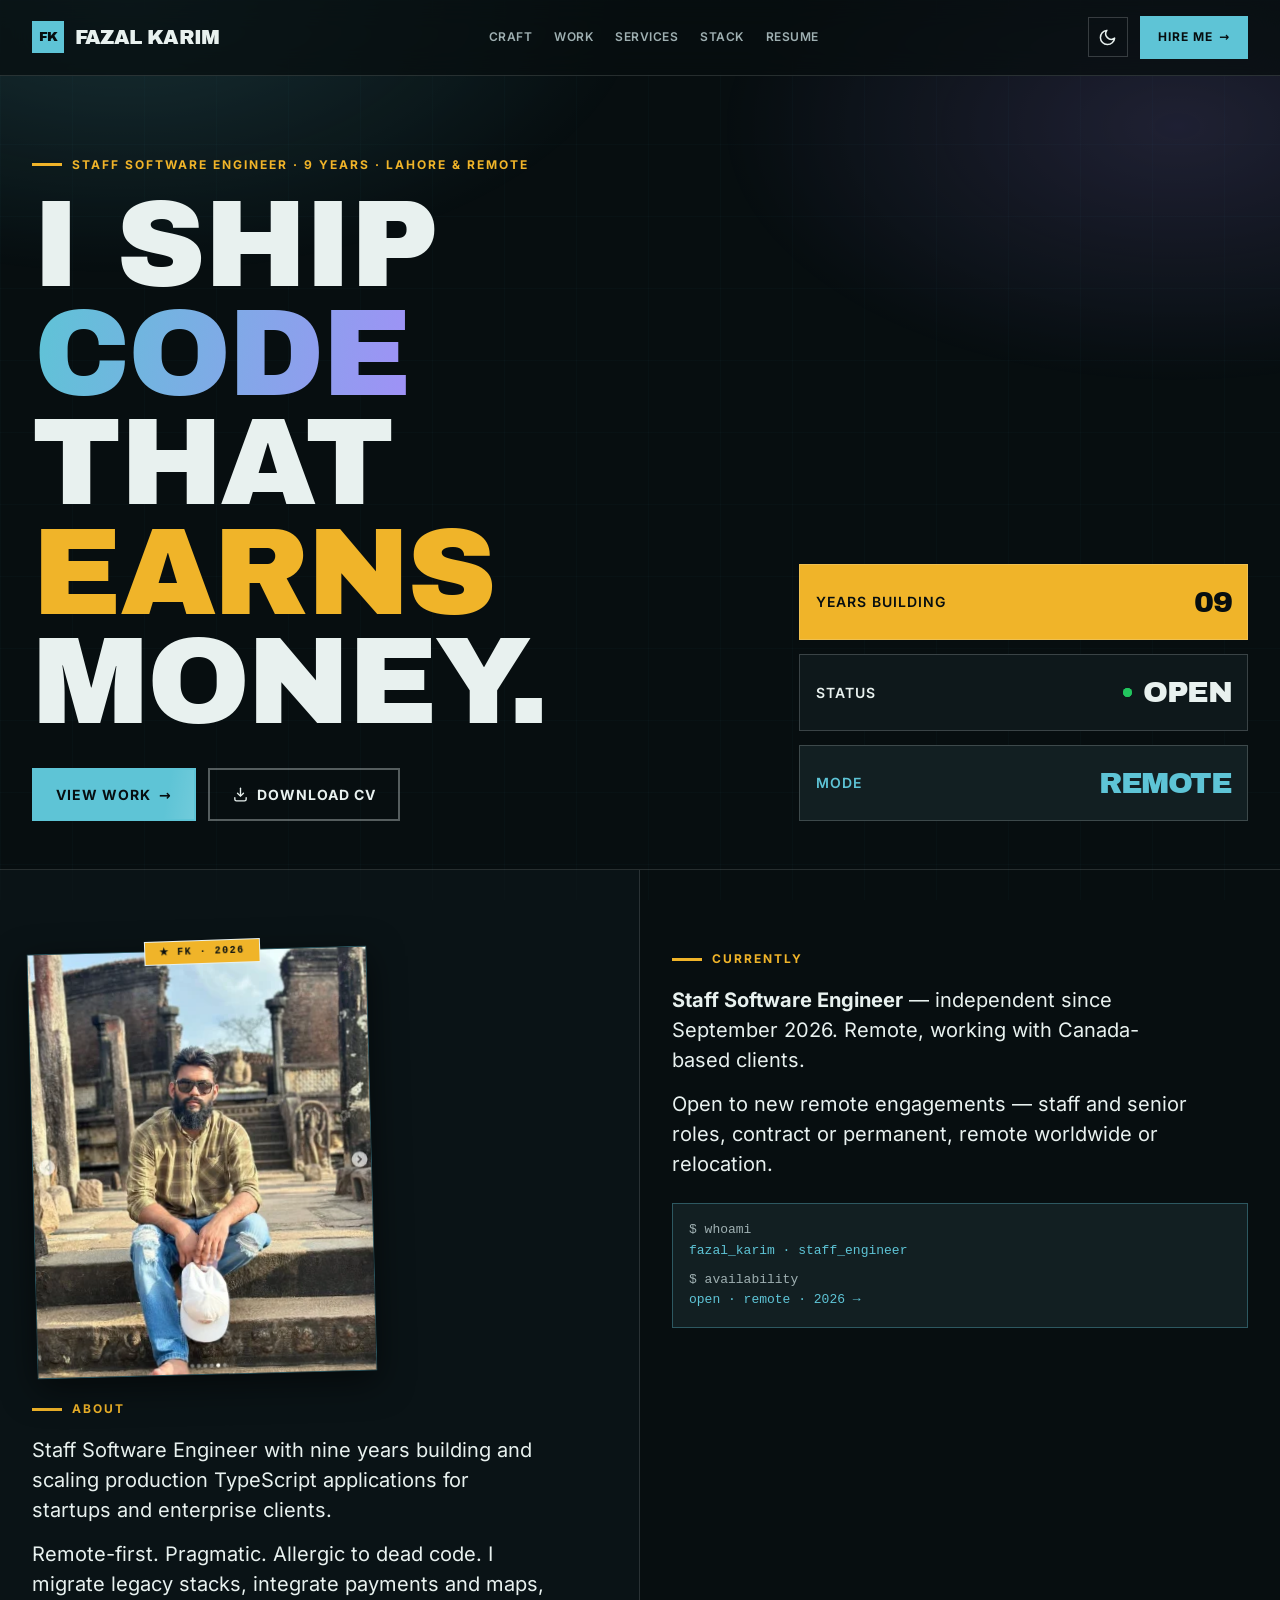
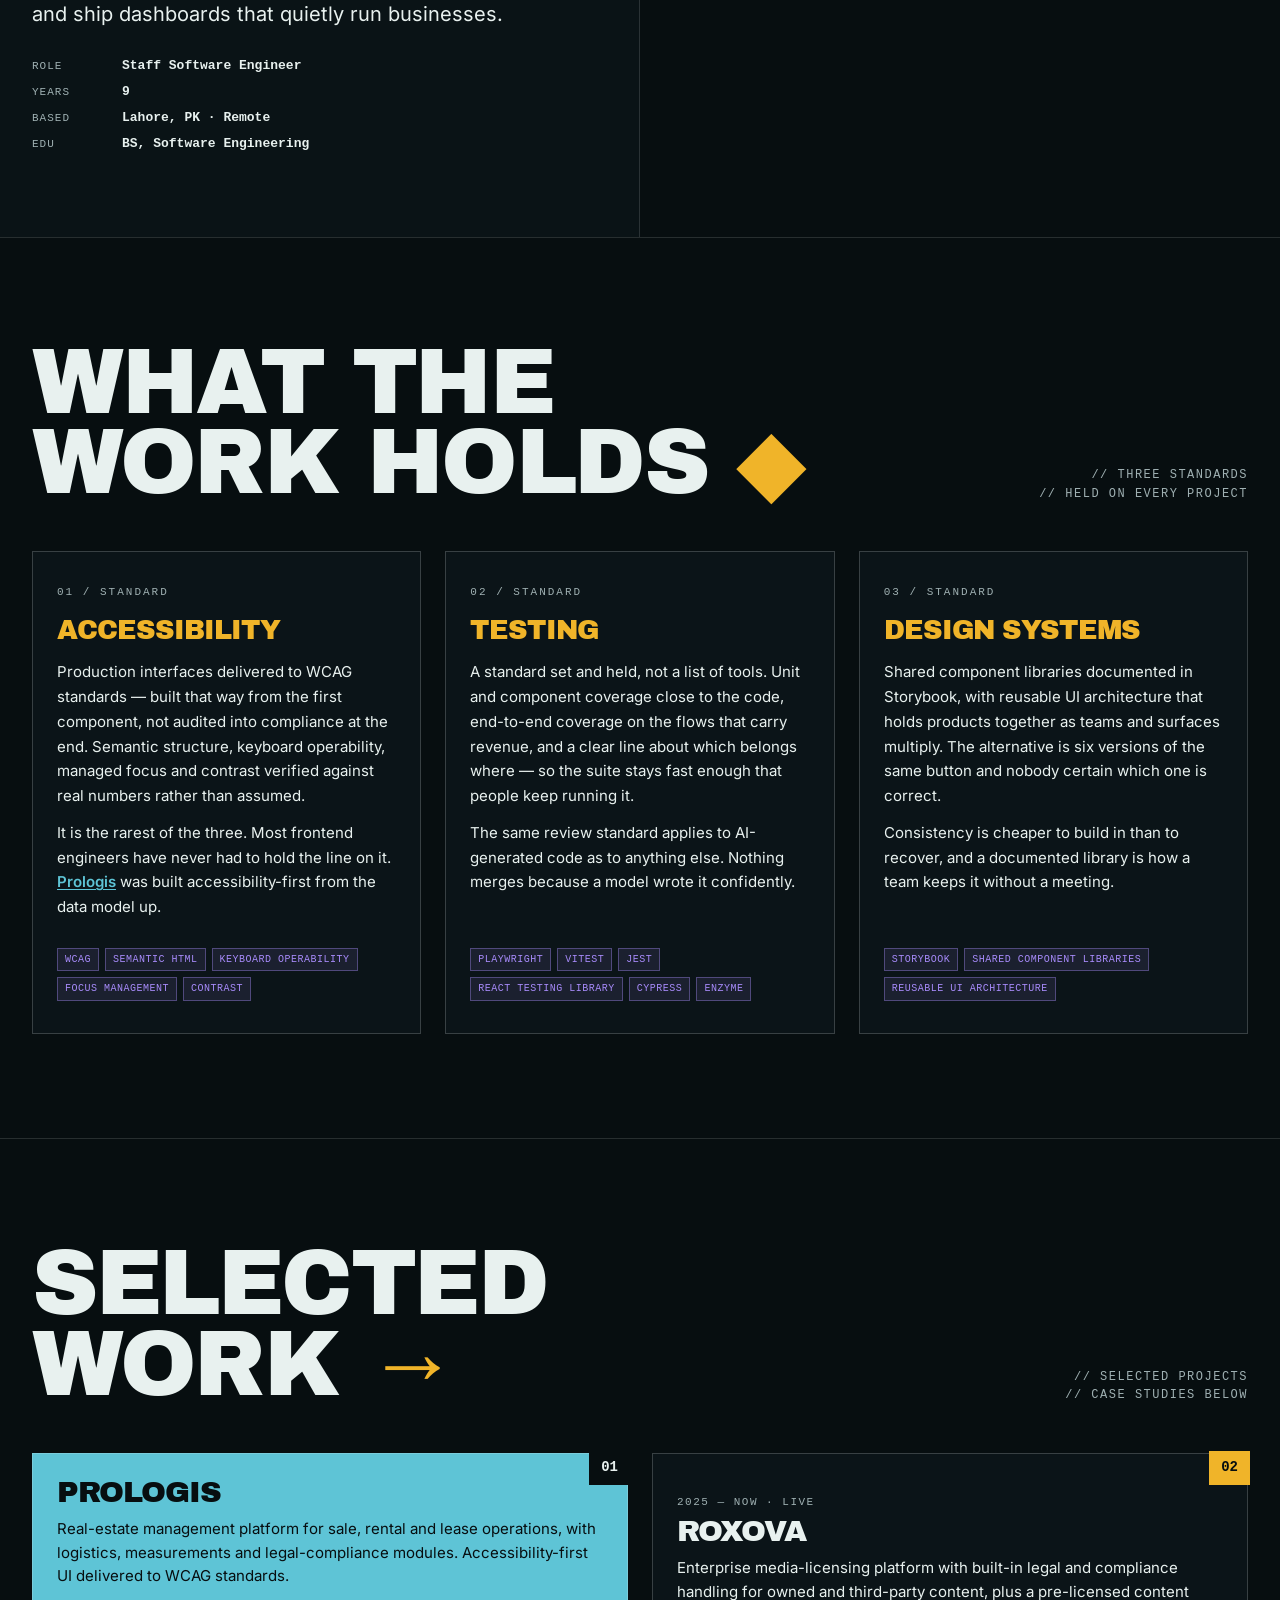
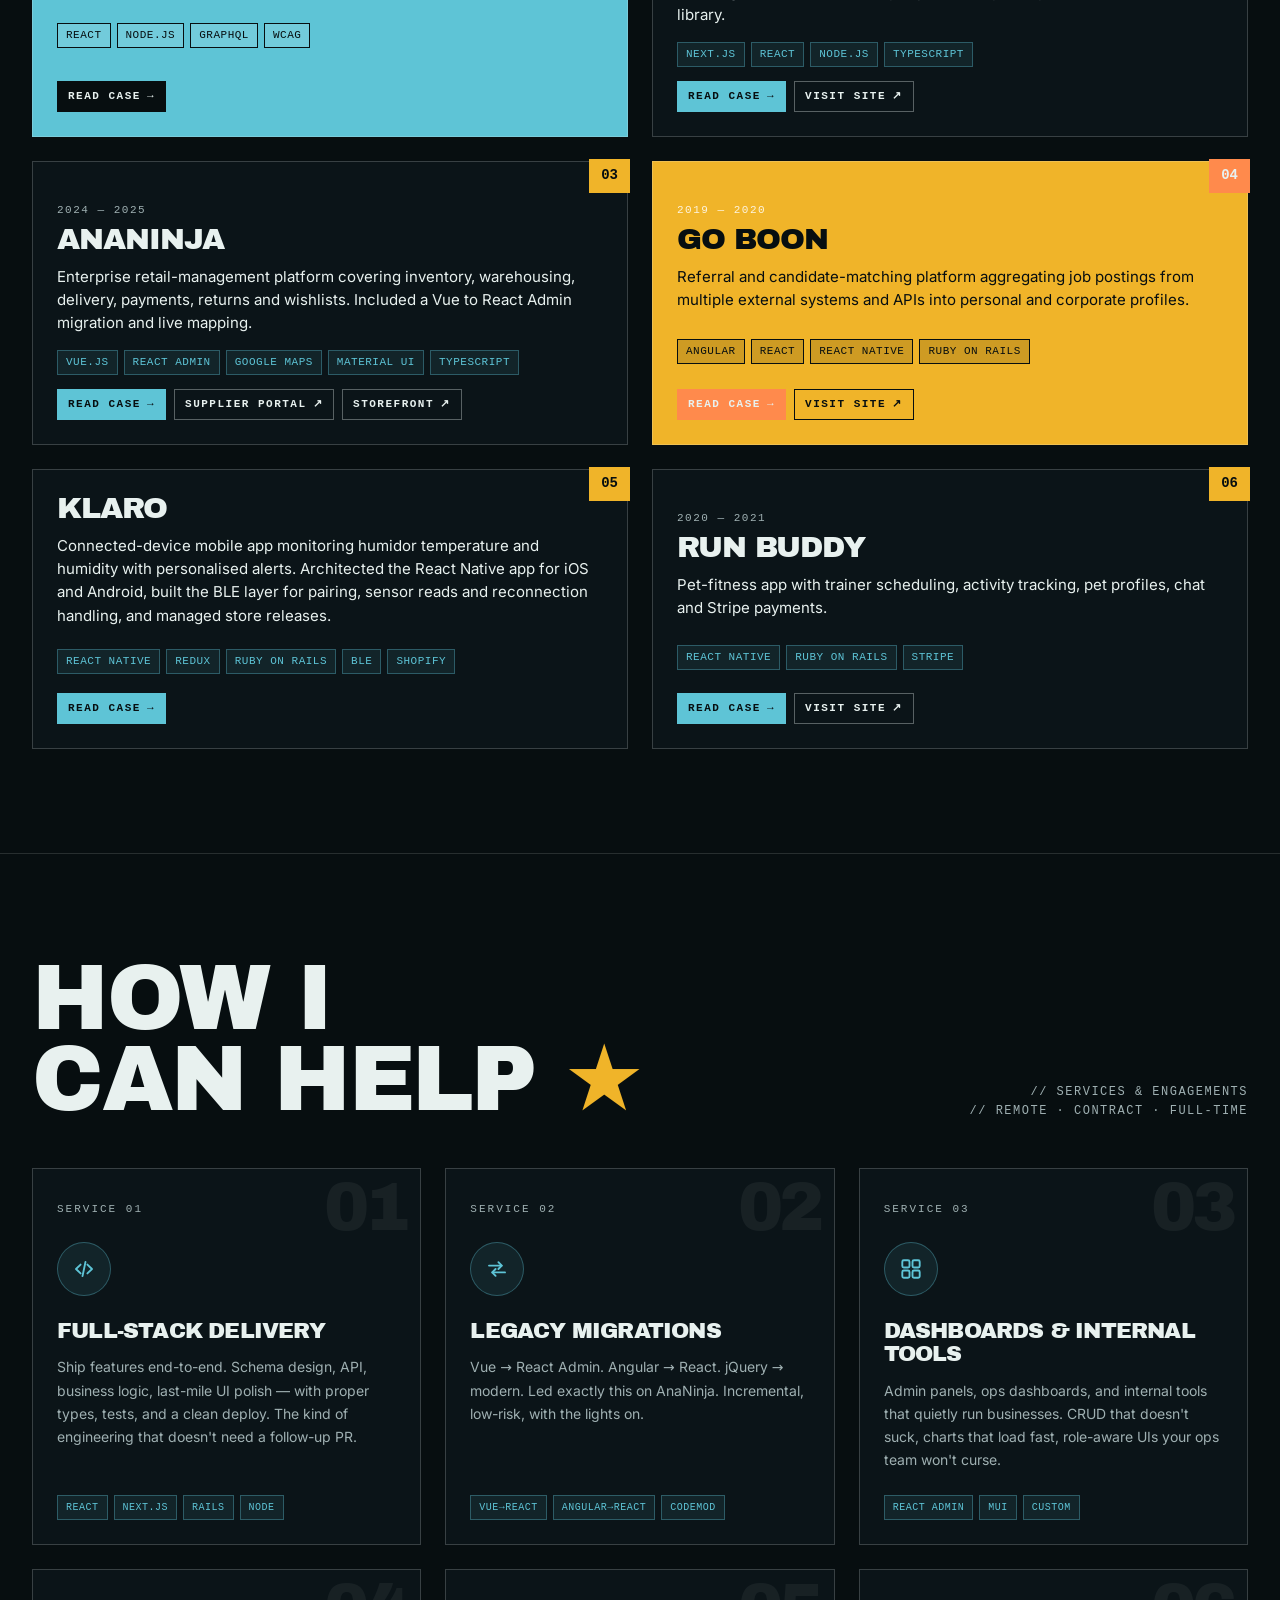
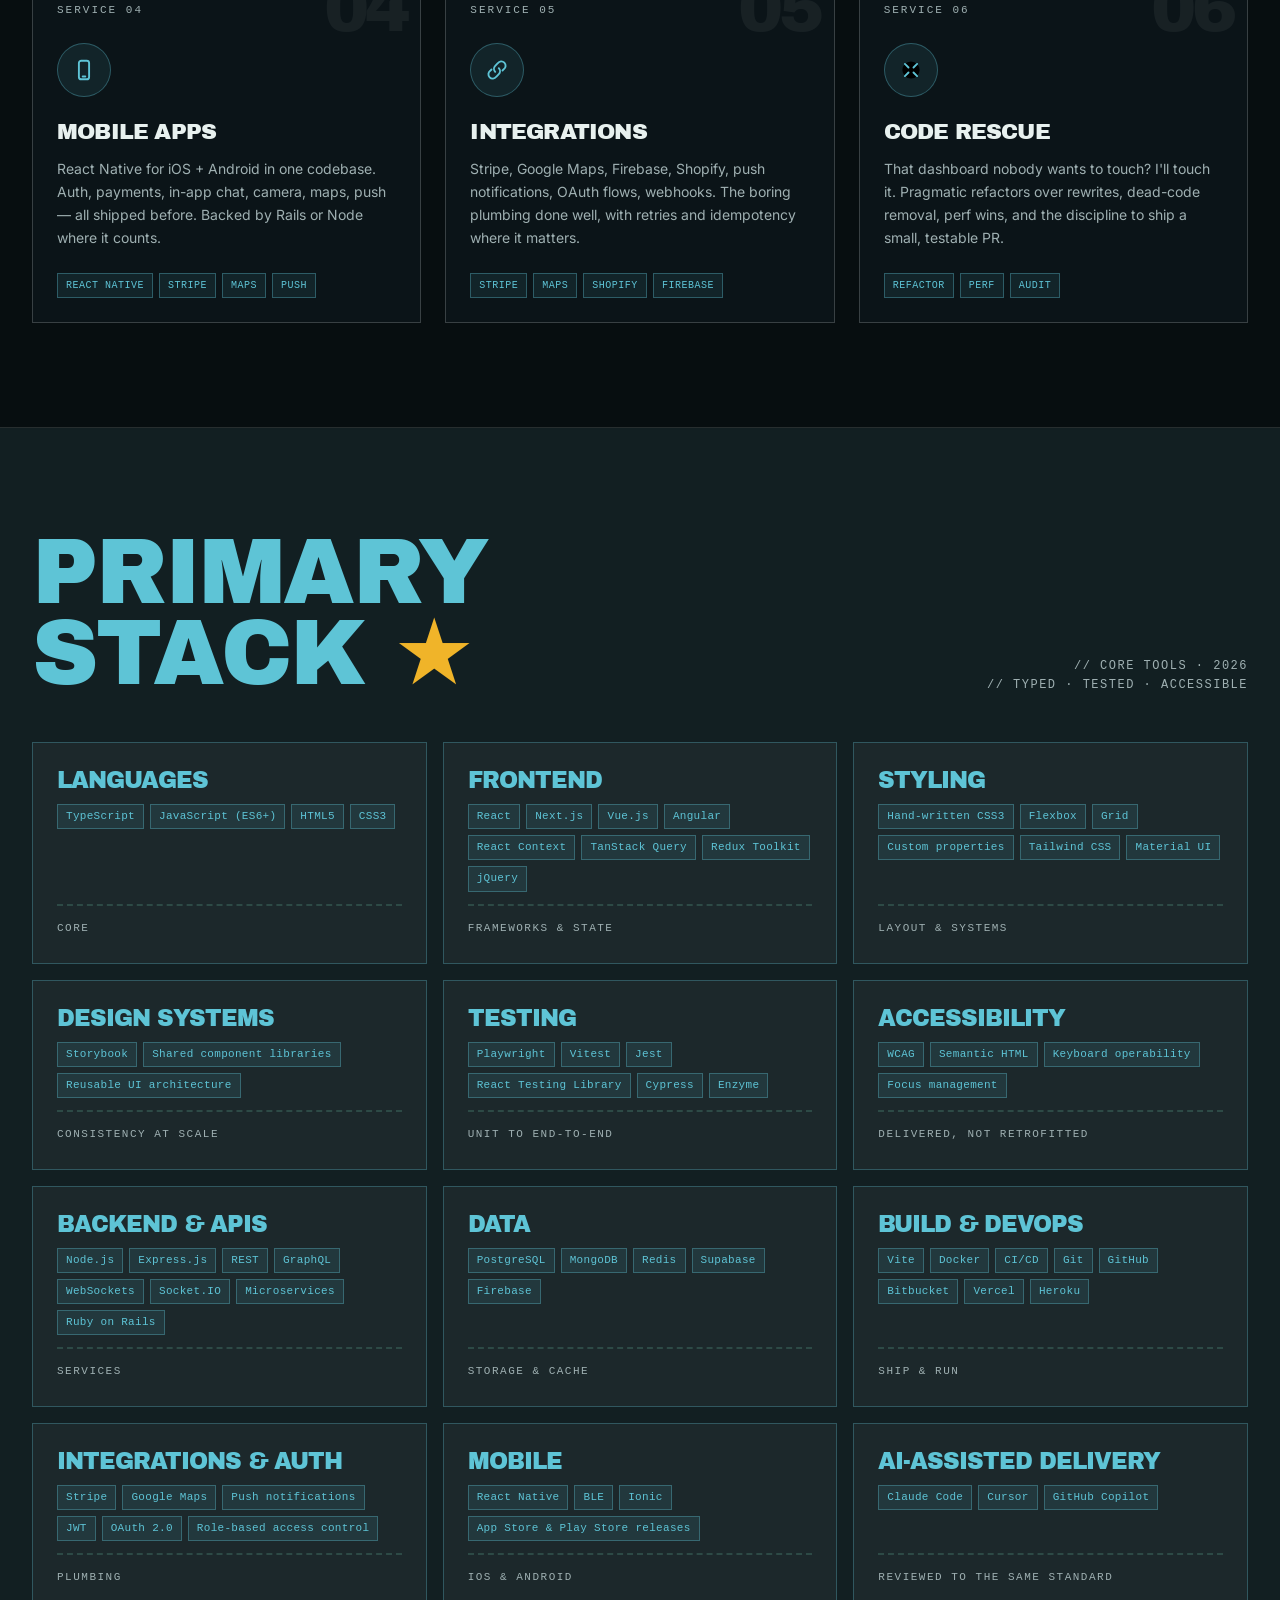
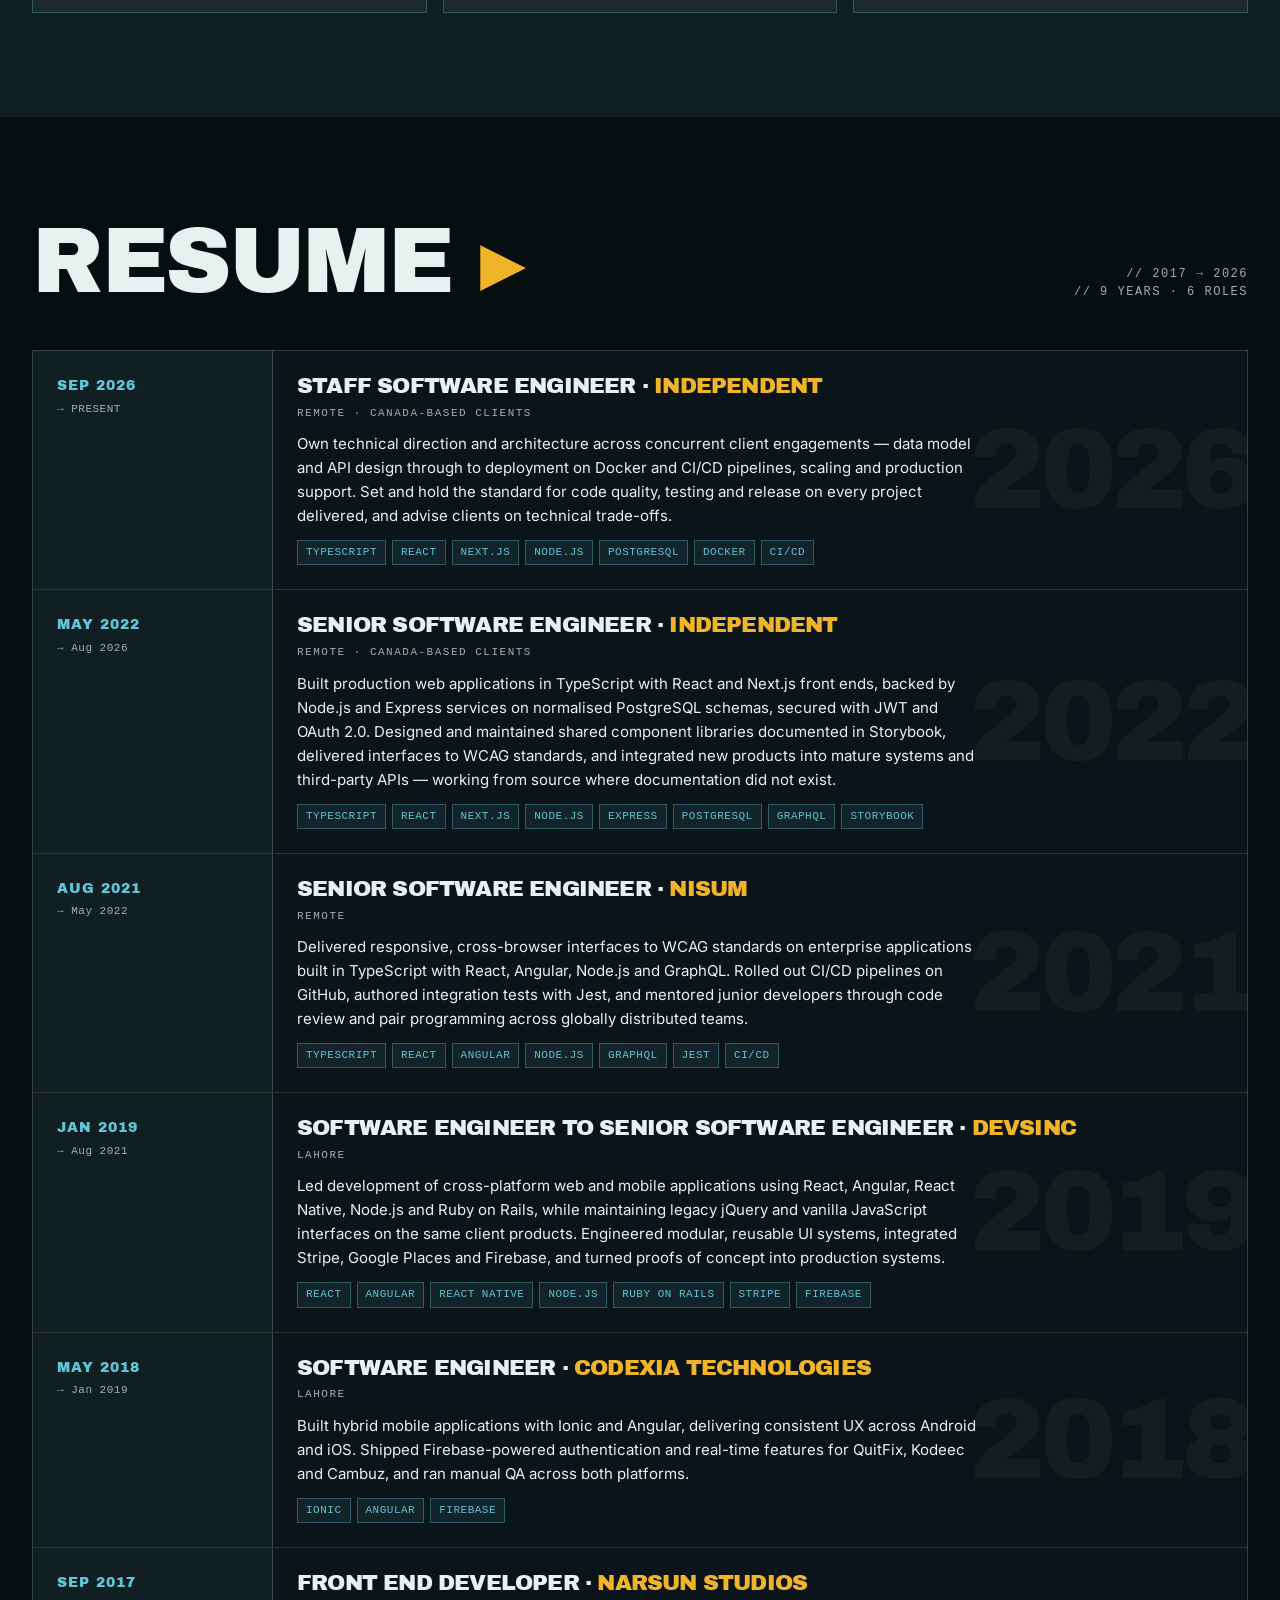
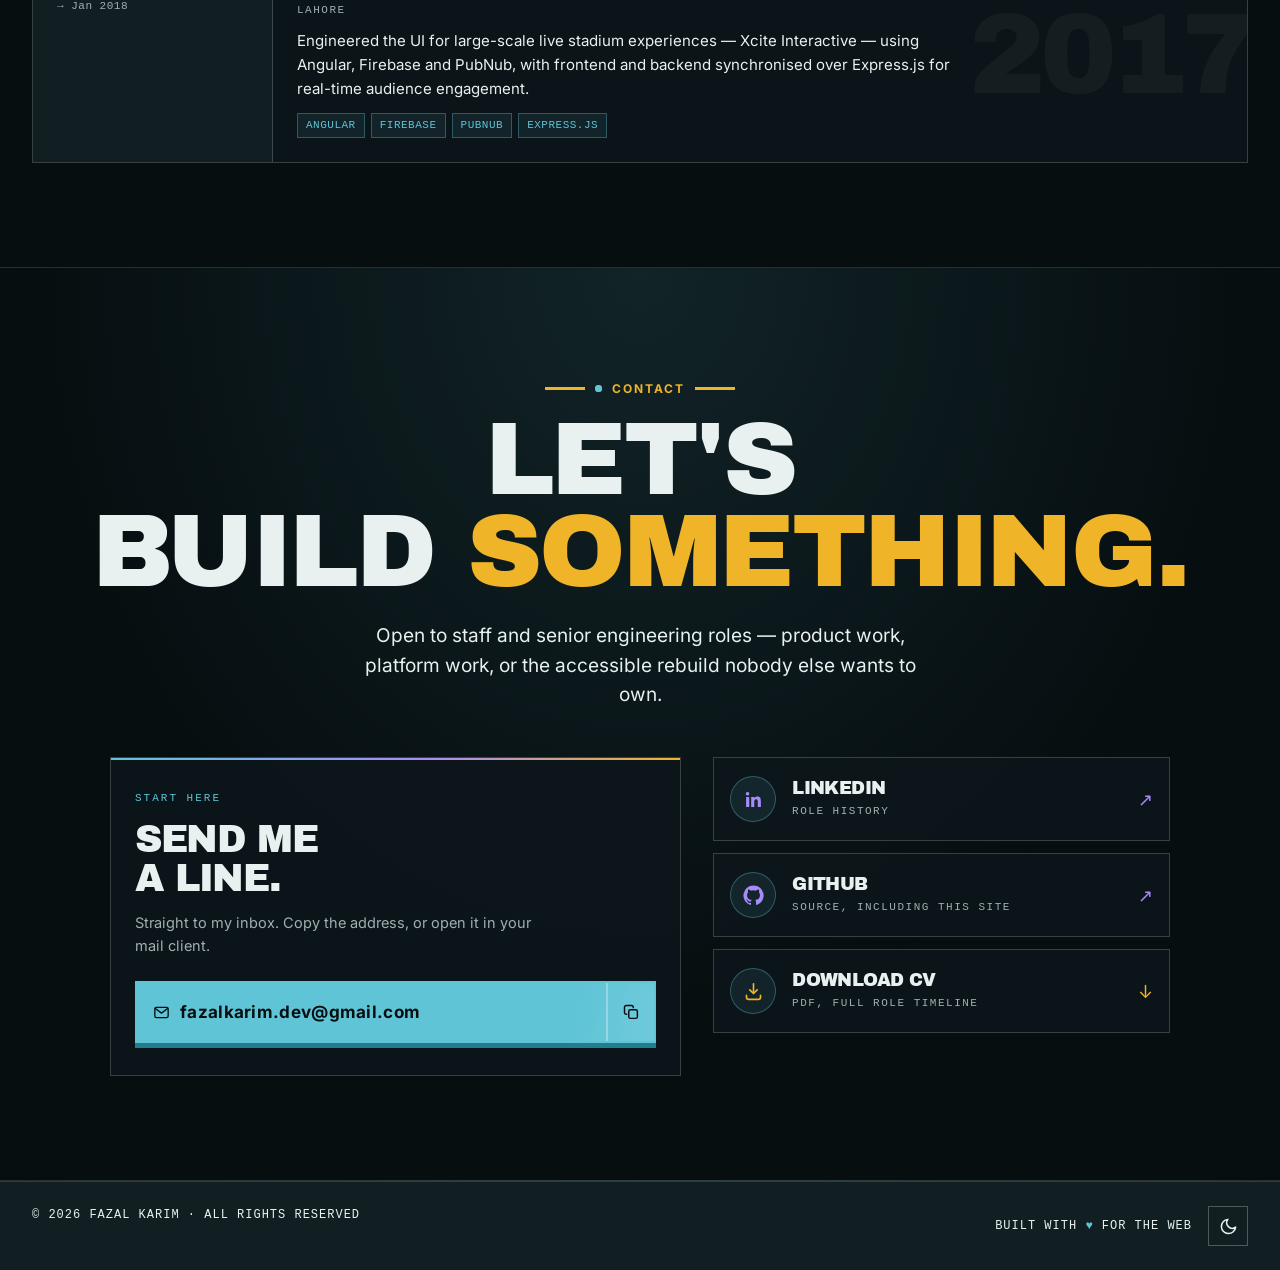
==== index.html @ 31a5b36c "Contact: split layout, one primary action sized like one Replaces the four-card grid. Four identical" ====
<!doctype html>
<html lang="en">
<head>
<meta charset="utf-8"/>
<meta name="viewport" content="width=device-width,initial-scale=1"/>
<title>Fazal Karim — Staff Software Engineer</title>
<meta name="description" content="Staff Software Engineer with nine years building production TypeScript applications — React, Next.js, Node.js, accessible interfaces delivered to WCAG standards."/>
<link rel="canonical" href="https://fazal26.github.io/portfolio/"/>
<meta property="og:type" content="profile"/>
<meta property="og:site_name" content="Fazal Karim"/>
<meta property="og:title" content="Fazal Karim — Staff Software Engineer"/>
<meta property="og:description" content="Staff Software Engineer with nine years building production TypeScript applications — React, Next.js, Node.js, accessible interfaces delivered to WCAG standards."/>
<meta property="og:url" content="https://fazal26.github.io/portfolio/"/>
<meta property="og:image" content="https://fazal26.github.io/portfolio/assets/img/og-card.png"/>
<meta property="og:image:width" content="1200"/>
<meta property="og:image:height" content="630"/>
<meta property="og:image:alt" content="Fazal Karim — Staff Software Engineer"/>
<meta name="twitter:card" content="summary_large_image"/>
<meta name="twitter:title" content="Fazal Karim — Staff Software Engineer"/>
<meta name="twitter:description" content="Staff Software Engineer with nine years building production TypeScript applications — React, Next.js, Node.js, accessible interfaces delivered to WCAG standards."/>
<meta name="twitter:image" content="https://fazal26.github.io/portfolio/assets/img/og-card.png"/>
<meta name="theme-color" content="#f6f2e9"/>
<link rel="icon" href="assets/img/favicon.svg" type="image/svg+xml"/>
<link rel="apple-touch-icon" href="assets/img/apple-touch-icon.png"/>
<link rel="preload" href="assets/fonts/inter-latin-var.woff2" as="font" type="font/woff2" crossorigin/>
<link rel="preload" href="assets/fonts/archivo-black-latin.woff2" as="font" type="font/woff2" crossorigin/>
<link rel="stylesheet" href="assets/css/base.css"/>
<link rel="stylesheet" href="assets/css/home.css"/>
<script type="application/ld+json">
{
  "@context": "https://schema.org",
  "@type": "Person",
  "name": "Fazal Karim",
  "jobTitle": "Staff Software Engineer",
  "url": "https://fazal26.github.io/portfolio/",
  "image": "https://fazal26.github.io/portfolio/assets/img/og-card.png",
  "email": "mailto:fazalkarim.dev@gmail.com",
  "address": {
    "@type": "PostalAddress",
    "addressLocality": "Lahore",
    "addressCountry": "PK"
  },
  "alumniOf": {
    "@type": "CollegeOrUniversity",
    "name": "PUCIT, University of the Punjab"
  },
  "knowsAbout": [
    "Web Accessibility",
    "WCAG",
    "TypeScript",
    "React",
    "Next.js",
    "Node.js",
    "GraphQL",
    "Design Systems",
    "Automated Testing",
    "React Native"
  ],
  "sameAs": [
    "https://www.linkedin.com/in/fazalkarim",
    "https://github.com/fazal26"
  ]
}
</script>
<script>(function(){var d=document.documentElement;d.className+=" js";try{var t=localStorage.getItem("theme");if(t==="light"||t==="dark")d.setAttribute("data-theme",t);}catch(e){}})();</script>
</head>
<body>

<a class="skip-link" href="#main">Skip to content</a>

<header>
<nav class="nav" aria-label="Primary">
  <a href="#top" class="logo"><span class="mark" aria-hidden="true">FK</span><span>Fazal Karim</span></a>
  <ul>
    <li><a href="#craft">Craft</a></li><li><a href="#work">Work</a></li>
    <li><a href="#services">Services</a></li>
    <li><a href="#stack">Stack</a></li>
    <li><a href="#experience">Resume</a></li>
  </ul>
  <div class="nav-right"><button type="button" class="theme-toggle" id="theme-toggle" aria-label="Switch to light theme"><svg viewBox="0 0 24 24" aria-hidden="true" focusable="false"><g class="i-moon"><path d="M21 12.8A9 9 0 1 1 11.2 3a7 7 0 0 0 9.8 9.8Z"/></g><g class="i-sun"><circle cx="12" cy="12" r="4.2"/><path d="M12 2.4v2.2M12 19.4v2.2M4.2 4.2l1.6 1.6M18.2 18.2l1.6 1.6M2.4 12h2.2M19.4 12h2.2M4.2 19.8l1.6-1.6M18.2 5.8l1.6-1.6"/></g></svg></button><a href="#contact" class="right-cta">Hire me <span aria-hidden="true">→</span></a></div>
</nav>
</header>

<main id="main">

<section class="hero" id="top">
  <div>
    <div class="label">Staff Software Engineer · 9 Years · Lahore &amp; Remote</div>
    <h1 class="head">I ship<br/><span class="accent">code</span> that<br/><span class="red">earns</span> money.</h1>
    <div class="hero-cta">
      <a class="primary" href="#work">View work <span aria-hidden="true">→</span></a>
      <a class="ghost ico-link" href="resume.pdf" download="Fazal-Karim-Resume.pdf"><svg class="ic ic-stroke" viewBox="0 0 24 24" aria-hidden="true" focusable="false"><path pathLength="1" class="ic-tray" d="M4 16.5v2.2A2.3 2.3 0 0 0 6.3 21h11.4a2.3 2.3 0 0 0 2.3-2.3v-2.2"/><g class="ic-dl"><path pathLength="1" d="M12 3.2v10.6"/><path pathLength="1" d="M7.8 10.1 12 14.3l4.2-4.2"/></g></svg><span>Download CV</span></a>
    </div>
  </div>
  <div class="stats">
    <div class="stat"><span>Years building</span><strong data-count="9" data-pad="true">09</strong></div>
    <div class="stat"><span>Status</span><strong class="status-open"><span class="pulse-dot ok" aria-hidden="true"></span>OPEN</strong></div>
    <div class="stat"><span>Mode</span><strong>REMOTE</strong></div>
  </div>
</section>

<!-- ABOUT -->
<section class="about reveal" id="about">
  <div class="lhs"><div class="sticky-col">
    <div class="photo-block">
      <div class="tape">★ FK · 2026</div>
      <img src="assets/img/headshot-680.webp"
           srcset="assets/img/headshot-340.webp 340w, assets/img/headshot-680.webp 680w"
           sizes="(max-width:1024px) 280px, 340px"
           width="680" height="853" alt="Fazal Karim" loading="lazy" decoding="async"/>
    </div>
    <div class="label">About</div>
    <p>Staff Software Engineer with nine years building and scaling production TypeScript applications for startups and enterprise clients.</p>
    <p>Remote-first. Pragmatic. Allergic to dead code. I migrate legacy stacks, integrate payments and maps, and ship dashboards that quietly run businesses.</p>
    <div class="meta-list">
      <div><span>ROLE</span><strong>Staff Software Engineer</strong></div>
      <div><span>YEARS</span><strong>9</strong></div>
      <div><span>BASED</span><strong>Lahore, PK · Remote</strong></div>
      <div><span>EDU</span><strong>BS, Software Engineering</strong></div>
    </div>
  </div>
  </div>
  <div class="rhs">
    <div class="label">Currently</div>
    <p><strong>Staff Software Engineer</strong> &mdash; independent since September 2026. Remote, working with Canada-based clients.</p>
    <p>Open to new remote engagements &mdash; staff and senior roles, contract or permanent, remote worldwide or relocation.</p>
    <div class="terminal">
      <div class="dim">$ whoami</div>
      <div>fazal_karim · staff_engineer</div>
      <div class="dim" style="margin-top:8px">$ availability</div>
      <div>open · remote · 2026 <span aria-hidden="true">→</span></div>
    </div>
  </div>
</section>

<!-- CRAFT -->
<section class="section craft-section reveal" id="craft">
  <div class="section-head">
    <h2>What the<br/>work holds <span class="arr" aria-hidden="true">&#9670;</span></h2>
    <div class="meta">// THREE STANDARDS<br/>// HELD ON EVERY PROJECT</div>
  </div>
  <div class="craft-grid stagger reveal">
    <article class="craft">
      <div class="num">01 / STANDARD</div>
      <h3>Accessibility</h3>
      <p>Production interfaces delivered to WCAG standards &mdash; built that way from the first component, not audited into compliance at the end. Semantic structure, keyboard operability, managed focus and contrast verified against real numbers rather than assumed.</p>
      <p>It is the rarest of the three. Most frontend engineers have never had to hold the line on it. <a href="case-studies/prologis.html">Prologis</a> was built accessibility-first from the data model up.</p>
      <div class="tags"><span>WCAG</span><span>Semantic HTML</span><span>Keyboard operability</span><span>Focus management</span><span>Contrast</span></div>
    </article>
    <article class="craft">
      <div class="num">02 / STANDARD</div>
      <h3>Testing</h3>
      <p>A standard set and held, not a list of tools. Unit and component coverage close to the code, end-to-end coverage on the flows that carry revenue, and a clear line about which belongs where &mdash; so the suite stays fast enough that people keep running it.</p>
      <p>The same review standard applies to AI-generated code as to anything else. Nothing merges because a model wrote it confidently.</p>
      <div class="tags"><span>Playwright</span><span>Vitest</span><span>Jest</span><span>React Testing Library</span><span>Cypress</span><span>Enzyme</span></div>
    </article>
    <article class="craft">
      <div class="num">03 / STANDARD</div>
      <h3>Design Systems</h3>
      <p>Shared component libraries documented in Storybook, with reusable UI architecture that holds products together as teams and surfaces multiply. The alternative is six versions of the same button and nobody certain which one is correct.</p>
      <p>Consistency is cheaper to build in than to recover, and a documented library is how a team keeps it without a meeting.</p>
      <div class="tags"><span>Storybook</span><span>Shared component libraries</span><span>Reusable UI architecture</span></div>
    </article>
  </div>
</section>

<!-- WORK -->
<section class="section reveal" id="work">
  <div class="section-head">
    <h2>Selected<br/>work <span class="arr" aria-hidden="true">→</span></h2>
    <div class="meta">// SELECTED PROJECTS<br/>// CASE STUDIES BELOW</div>
  </div>
  <div class="work-grid stagger reveal">
    <article class="card colored-1">
      <a class="card-link" href="case-studies/prologis.html"><span>Read the Prologis case study</span></a>
      <div class="num">01</div>
      <div>
        <h3>Prologis</h3>
        <p>Real-estate management platform for sale, rental and lease operations, with logistics, measurements and legal-compliance modules. Accessibility-first UI delivered to WCAG standards.</p>
      </div>
      <div class="stk"><span>React</span><span>Node.js</span><span>GraphQL</span><span>WCAG</span></div>
      <div class="card-cta">
        <span class="read">Read case <span aria-hidden="true">&rarr;</span></span>
      </div>
    </article>
    <article class="card">
      <a class="card-link" href="case-studies/roxova.html"><span>Read the Roxova case study</span></a>
      <div class="num">02</div>
      <div>
        <div class="when">2025 &mdash; Now &middot; Live</div>
        <h3>Roxova</h3>
        <p>Enterprise media-licensing platform with built-in legal and compliance handling for owned and third-party content, plus a pre-licensed content library.</p>
      </div>
      <div class="stk"><span>Next.js</span><span>React</span><span>Node.js</span><span>TypeScript</span></div>
      <div class="card-cta">
        <span class="read">Read case <span aria-hidden="true">&rarr;</span></span>
        <a class="live" href="https://www.roxova.com/" target="_blank" rel="noopener noreferrer">Visit site <span aria-hidden="true">&#8599;</span></a>
      </div>
    </article>
    <article class="card">
      <a class="card-link" href="case-studies/ananinja.html"><span>Read the AnaNinja case study</span></a>
      <div class="num">03</div>
      <div>
        <div class="when">2024 &mdash; 2025</div>
        <h3>AnaNinja</h3>
        <p>Enterprise retail-management platform covering inventory, warehousing, delivery, payments, returns and wishlists. Included a Vue to React Admin migration and live mapping.</p>
      </div>
      <div class="stk"><span>Vue.js</span><span>React Admin</span><span>Google Maps</span><span>Material UI</span><span>TypeScript</span></div>
      <div class="card-cta">
        <span class="read">Read case <span aria-hidden="true">&rarr;</span></span>
        <a class="live" href="https://suppliers.samurai.delivery/#/login" target="_blank" rel="noopener noreferrer">Supplier portal <span aria-hidden="true">&#8599;</span></a>
        <a class="live" href="https://ananinja.com/sa/en" target="_blank" rel="noopener noreferrer">Storefront <span aria-hidden="true">&#8599;</span></a>
      </div>
    </article>
    <article class="card colored-r">
      <a class="card-link" href="case-studies/go-boon.html"><span>Read the Go Boon case study</span></a>
      <div class="num">04</div>
      <div>
        <div class="when">2019 &mdash; 2020</div>
        <h3>Go Boon</h3>
        <p>Referral and candidate-matching platform aggregating job postings from multiple external systems and APIs into personal and corporate profiles.</p>
      </div>
      <div class="stk"><span>Angular</span><span>React</span><span>React Native</span><span>Ruby on Rails</span></div>
      <div class="card-cta">
        <span class="read">Read case <span aria-hidden="true">&rarr;</span></span>
        <a class="live" href="https://www.goboon.co/" target="_blank" rel="noopener noreferrer">Visit site <span aria-hidden="true">&#8599;</span></a>
      </div>
    </article>
    <article class="card">
      <a class="card-link" href="case-studies/klaro.html"><span>Read the Klaro case study</span></a>
      <div class="num">05</div>
      <div>
        <h3>Klaro</h3>
        <p>Connected-device mobile app monitoring humidor temperature and humidity with personalised alerts. Architected the React Native app for iOS and Android, built the BLE layer for pairing, sensor reads and reconnection handling, and managed store releases.</p>
      </div>
      <div class="stk"><span>React Native</span><span>Redux</span><span>Ruby on Rails</span><span>BLE</span><span>Shopify</span></div>
      <div class="card-cta">
        <span class="read">Read case <span aria-hidden="true">&rarr;</span></span>
      </div>
    </article>
    <article class="card">
      <a class="card-link" href="case-studies/run-buddy.html"><span>Read the Run Buddy case study</span></a>
      <div class="num">06</div>
      <div>
        <div class="when">2020 &mdash; 2021</div>
        <h3>Run Buddy</h3>
        <p>Pet-fitness app with trainer scheduling, activity tracking, pet profiles, chat and Stripe payments.</p>
      </div>
      <div class="stk"><span>React Native</span><span>Ruby on Rails</span><span>Stripe</span></div>
      <div class="card-cta">
        <span class="read">Read case <span aria-hidden="true">&rarr;</span></span>
        <a class="live" href="https://runbuddymobile.com/" target="_blank" rel="noopener noreferrer">Visit site <span aria-hidden="true">&#8599;</span></a>
      </div>
    </article>
  </div>
</section>

<!-- SERVICES -->
<section class="section reveal" id="services">
  <div class="section-head">
    <h2>How I<br/>can help <span class="arr" aria-hidden="true">★</span></h2>
    <div class="meta">// SERVICES &amp; ENGAGEMENTS<br/>// REMOTE · CONTRACT · FULL-TIME</div>
  </div>
  <div class="svc-grid stagger reveal">
    <div class="svc" data-n="01">
      <div class="num">Service 01</div>
      <span class="svc-icon" aria-hidden="true"><svg class="ic ic-stroke" viewBox="0 0 24 24" aria-hidden="true" focusable="false"><path pathLength="1" d="M8.6 7.6 4 12l4.6 4.4"/><path pathLength="1" d="M15.4 7.6 20 12l-4.6 4.4"/><path pathLength="1" d="M13.5 4.9 10.5 19.1"/></svg></span>
      <h3>Full-Stack Delivery</h3>
      <p>Ship features end-to-end. Schema design, API, business logic, last-mile UI polish &mdash; with proper types, tests, and a clean deploy. The kind of engineering that doesn't need a follow-up PR.</p>
      <div class="tags"><span>React</span><span>Next.js</span><span>Rails</span><span>Node</span></div>
    </div>
    <div class="svc" data-n="02">
      <div class="num">Service 02</div>
      <span class="svc-icon" aria-hidden="true"><svg class="ic ic-stroke" viewBox="0 0 24 24" aria-hidden="true" focusable="false"><path pathLength="1" d="M4 8.6h12.6"/><path pathLength="1" d="M13.4 5.2 16.8 8.6 13.4 12"/><path pathLength="1" d="M20 15.4H7.4"/><path pathLength="1" d="M10.6 12 7.2 15.4 10.6 18.8"/></svg></span>
      <h3>Legacy Migrations</h3>
      <p>Vue → React Admin. Angular → React. jQuery → modern. Led exactly this on AnaNinja. Incremental, low-risk, with the lights on.</p>
      <div class="tags"><span>Vue→React</span><span>Angular→React</span><span>Codemod</span></div>
    </div>
    <div class="svc" data-n="03">
      <div class="num">Service 03</div>
      <span class="svc-icon" aria-hidden="true"><svg class="ic ic-stroke" viewBox="0 0 24 24" aria-hidden="true" focusable="false"><rect pathLength="1" x="3.3" y="3.3" width="7.2" height="7.2" rx="1.5"/><rect pathLength="1" x="13.5" y="3.3" width="7.2" height="7.2" rx="1.5"/><rect pathLength="1" x="3.3" y="13.5" width="7.2" height="7.2" rx="1.5"/><rect pathLength="1" x="13.5" y="13.5" width="7.2" height="7.2" rx="1.5"/></svg></span>
      <h3>Dashboards &amp; Internal Tools</h3>
      <p>Admin panels, ops dashboards, and internal tools that quietly run businesses. CRUD that doesn't suck, charts that load fast, role-aware UIs your ops team won't curse.</p>
      <div class="tags"><span>React Admin</span><span>MUI</span><span>Custom</span></div>
    </div>
    <div class="svc" data-n="04">
      <div class="num">Service 04</div>
      <span class="svc-icon" aria-hidden="true"><svg class="ic ic-stroke" viewBox="0 0 24 24" aria-hidden="true" focusable="false"><rect pathLength="1" x="6.9" y="2.7" width="10.2" height="18.6" rx="2.4"/><path pathLength="1" d="M10.7 18.5h2.6"/></svg></span>
      <h3>Mobile Apps</h3>
      <p>React Native for iOS + Android in one codebase. Auth, payments, in-app chat, camera, maps, push &mdash; all shipped before. Backed by Rails or Node where it counts.</p>
      <div class="tags"><span>React Native</span><span>Stripe</span><span>Maps</span><span>Push</span></div>
    </div>
    <div class="svc" data-n="05">
      <div class="num">Service 05</div>
      <span class="svc-icon" aria-hidden="true"><svg class="ic ic-stroke" viewBox="0 0 24 24" aria-hidden="true" focusable="false"><path pathLength="1" d="M10.2 13.8a4.3 4.3 0 0 1 0-6l2.6-2.6a4.3 4.3 0 1 1 6 6l-1.3 1.3"/><path pathLength="1" d="M13.8 10.2a4.3 4.3 0 0 1 0 6l-2.6 2.6a4.3 4.3 0 1 1-6-6l1.3-1.3"/></svg></span>
      <h3>Integrations</h3>
      <p>Stripe, Google Maps, Firebase, Shopify, push notifications, OAuth flows, webhooks. The boring plumbing done well, with retries and idempotency where it matters.</p>
      <div class="tags"><span>Stripe</span><span>Maps</span><span>Shopify</span><span>Firebase</span></div>
    </div>
    <div class="svc" data-n="06">
      <div class="num">Service 06</div>
      <span class="svc-icon" aria-hidden="true"><svg class="ic ic-stroke" viewBox="0 0 24 24" aria-hidden="true" focusable="false"><circle pathLength="1" cx="12" cy="12" r="8.6"/><circle pathLength="1" cx="12" cy="12" r="3.5"/><path pathLength="1" d="M5.9 5.9 9.5 9.5"/><path pathLength="1" d="M18.1 5.9 14.5 9.5"/><path pathLength="1" d="M18.1 18.1 14.5 14.5"/><path pathLength="1" d="M5.9 18.1 9.5 14.5"/></svg></span>
      <h3>Code Rescue</h3>
      <p>That dashboard nobody wants to touch? I'll touch it. Pragmatic refactors over rewrites, dead-code removal, perf wins, and the discipline to ship a small, testable PR.</p>
      <div class="tags"><span>Refactor</span><span>Perf</span><span>Audit</span></div>
    </div>
  </div>
</section>

<!-- STACK -->
<section class="section stack-section reveal" id="stack">
  <div class="section-head">
    <h2>Primary<br/>stack <span class="arr" aria-hidden="true">★</span></h2>
    <div class="meta">// CORE TOOLS · 2026<br/>// TYPED · TESTED · ACCESSIBLE</div>
  </div>
  <div class="stack-features stagger reveal">
    <div class="item">
      <div class="name">Languages</div>
      <div class="list"><span>TypeScript</span><span>JavaScript (ES6+)</span><span>HTML5</span><span>CSS3</span></div>
      <div class="lab">Core</div>
    </div>
    <div class="item">
      <div class="name">Frontend</div>
      <div class="list"><span>React</span><span>Next.js</span><span>Vue.js</span><span>Angular</span><span>React Context</span><span>TanStack Query</span><span>Redux Toolkit</span><span>jQuery</span></div>
      <div class="lab">Frameworks &amp; state</div>
    </div>
    <div class="item">
      <div class="name">Styling</div>
      <div class="list"><span>Hand-written CSS3</span><span>Flexbox</span><span>Grid</span><span>Custom properties</span><span>Tailwind CSS</span><span>Material UI</span></div>
      <div class="lab">Layout &amp; systems</div>
    </div>
    <div class="item">
      <div class="name">Design Systems</div>
      <div class="list"><span>Storybook</span><span>Shared component libraries</span><span>Reusable UI architecture</span></div>
      <div class="lab">Consistency at scale</div>
    </div>
    <div class="item">
      <div class="name">Testing</div>
      <div class="list"><span>Playwright</span><span>Vitest</span><span>Jest</span><span>React Testing Library</span><span>Cypress</span><span>Enzyme</span></div>
      <div class="lab">Unit to end-to-end</div>
    </div>
    <div class="item">
      <div class="name">Accessibility</div>
      <div class="list"><span>WCAG</span><span>Semantic HTML</span><span>Keyboard operability</span><span>Focus management</span></div>
      <div class="lab">Delivered, not retrofitted</div>
    </div>
    <div class="item">
      <div class="name">Backend &amp; APIs</div>
      <div class="list"><span>Node.js</span><span>Express.js</span><span>REST</span><span>GraphQL</span><span>WebSockets</span><span>Socket.IO</span><span>Microservices</span><span>Ruby on Rails</span></div>
      <div class="lab">Services</div>
    </div>
    <div class="item">
      <div class="name">Data</div>
      <div class="list"><span>PostgreSQL</span><span>MongoDB</span><span>Redis</span><span>Supabase</span><span>Firebase</span></div>
      <div class="lab">Storage &amp; cache</div>
    </div>
    <div class="item">
      <div class="name">Build &amp; DevOps</div>
      <div class="list"><span>Vite</span><span>Docker</span><span>CI/CD</span><span>Git</span><span>GitHub</span><span>Bitbucket</span><span>Vercel</span><span>Heroku</span></div>
      <div class="lab">Ship &amp; run</div>
    </div>
    <div class="item">
      <div class="name">Integrations &amp; Auth</div>
      <div class="list"><span>Stripe</span><span>Google Maps</span><span>Push notifications</span><span>JWT</span><span>OAuth 2.0</span><span>Role-based access control</span></div>
      <div class="lab">Plumbing</div>
    </div>
    <div class="item">
      <div class="name">Mobile</div>
      <div class="list"><span>React Native</span><span>BLE</span><span>Ionic</span><span>App Store &amp; Play Store releases</span></div>
      <div class="lab">iOS &amp; Android</div>
    </div>
    <div class="item">
      <div class="name">AI-Assisted Delivery</div>
      <div class="list"><span>Claude Code</span><span>Cursor</span><span>GitHub Copilot</span></div>
      <div class="lab">Reviewed to the same standard</div>
    </div>
  </div>
</section>

<!-- EXPERIENCE -->
<section class="section reveal" id="experience">
  <div class="section-head">
    <h2>Resume <span class="arr" aria-hidden="true">▸</span></h2>
    <div class="meta">// 2017 → 2026<br/>// 9 YEARS · 6 ROLES</div>
  </div>
  <div class="exp">
    <div class="exp-row" data-year="2026">
      <div class="when-col">Sep 2026<span>&rarr; PRESENT</span></div>
      <div class="body-col">
        <h3>Staff Software Engineer &middot; <span class="co">Independent</span></h3>
        <p class="where">Remote &middot; Canada-based clients</p>
        <p>Own technical direction and architecture across concurrent client engagements &mdash; data model and API design through to deployment on Docker and CI/CD pipelines, scaling and production support. Set and hold the standard for code quality, testing and release on every project delivered, and advise clients on technical trade-offs.</p>
        <div class="stk"><span>TypeScript</span><span>React</span><span>Next.js</span><span>Node.js</span><span>PostgreSQL</span><span>Docker</span><span>CI/CD</span></div>
      </div>
    </div>
    <div class="exp-row" data-year="2022">
      <div class="when-col">May 2022<span>&rarr; Aug 2026</span></div>
      <div class="body-col">
        <h3>Senior Software Engineer &middot; <span class="co">Independent</span></h3>
        <p class="where">Remote &middot; Canada-based clients</p>
        <p>Built production web applications in TypeScript with React and Next.js front ends, backed by Node.js and Express services on normalised PostgreSQL schemas, secured with JWT and OAuth 2.0. Designed and maintained shared component libraries documented in Storybook, delivered interfaces to WCAG standards, and integrated new products into mature systems and third-party APIs &mdash; working from source where documentation did not exist.</p>
        <div class="stk"><span>TypeScript</span><span>React</span><span>Next.js</span><span>Node.js</span><span>Express</span><span>PostgreSQL</span><span>GraphQL</span><span>Storybook</span></div>
      </div>
    </div>
    <div class="exp-row" data-year="2021">
      <div class="when-col">Aug 2021<span>&rarr; May 2022</span></div>
      <div class="body-col">
        <h3>Senior Software Engineer &middot; <span class="co">Nisum</span></h3>
        <p class="where">Remote</p>
        <p>Delivered responsive, cross-browser interfaces to WCAG standards on enterprise applications built in TypeScript with React, Angular, Node.js and GraphQL. Rolled out CI/CD pipelines on GitHub, authored integration tests with Jest, and mentored junior developers through code review and pair programming across globally distributed teams.</p>
        <div class="stk"><span>TypeScript</span><span>React</span><span>Angular</span><span>Node.js</span><span>GraphQL</span><span>Jest</span><span>CI/CD</span></div>
      </div>
    </div>
    <div class="exp-row" data-year="2019">
      <div class="when-col">Jan 2019<span>&rarr; Aug 2021</span></div>
      <div class="body-col">
        <h3>Software Engineer to Senior Software Engineer &middot; <span class="co">Devsinc</span></h3>
        <p class="where">Lahore</p>
        <p>Led development of cross-platform web and mobile applications using React, Angular, React Native, Node.js and Ruby on Rails, while maintaining legacy jQuery and vanilla JavaScript interfaces on the same client products. Engineered modular, reusable UI systems, integrated Stripe, Google Places and Firebase, and turned proofs of concept into production systems.</p>
        <div class="stk"><span>React</span><span>Angular</span><span>React Native</span><span>Node.js</span><span>Ruby on Rails</span><span>Stripe</span><span>Firebase</span></div>
      </div>
    </div>
    <div class="exp-row" data-year="2018">
      <div class="when-col">May 2018<span>&rarr; Jan 2019</span></div>
      <div class="body-col">
        <h3>Software Engineer &middot; <span class="co">Codexia Technologies</span></h3>
        <p class="where">Lahore</p>
        <p>Built hybrid mobile applications with Ionic and Angular, delivering consistent UX across Android and iOS. Shipped Firebase-powered authentication and real-time features for QuitFix, Kodeec and Cambuz, and ran manual QA across both platforms.</p>
        <div class="stk"><span>Ionic</span><span>Angular</span><span>Firebase</span></div>
      </div>
    </div>
    <div class="exp-row" data-year="2017">
      <div class="when-col">Sep 2017<span>&rarr; Jan 2018</span></div>
      <div class="body-col">
        <h3>Front End Developer &middot; <span class="co">Narsun Studios</span></h3>
        <p class="where">Lahore</p>
        <p>Engineered the UI for large-scale live stadium experiences &mdash; Xcite Interactive &mdash; using Angular, Firebase and PubNub, with frontend and backend synchronised over Express.js for real-time audience engagement.</p>
        <div class="stk"><span>Angular</span><span>Firebase</span><span>PubNub</span><span>Express.js</span></div>
      </div>
    </div>
  </div>
</section>

<!-- CONTACT -->
<section class="contact reveal" id="contact">
  <div class="label"><span class="pulse-dot" aria-hidden="true"></span>Contact</div>
  <h2>Let's<br/>build <span class="red">something.</span></h2>
  <p>Open to staff and senior engineering roles &mdash; product work, platform work, or the accessible rebuild nobody else wants to own.</p>
  <div class="split stagger reveal">

    <div class="primary">
      <p class="eyebrow">Start here</p>
      <h3>Send me<br/>a line.</h3>
      <p class="lede">Straight to my inbox. Copy the address, or open it in your mail client.</p>
      <div class="email-box">
        <a class="email-addr ico-link" href="mailto:fazalkarim.dev@gmail.com"><svg class="ic ic-stroke" viewBox="0 0 24 24" aria-hidden="true" focusable="false"><rect pathLength="1" x="2.6" y="4.8" width="18.8" height="14.4" rx="2.2"/><path pathLength="1" class="ic-flap" d="m3.4 6.3 8.6 6.6 8.6-6.6"/></svg><span>fazalkarim.dev@gmail.com</span></a>
        <button type="button" class="copy-in" data-copy="fazalkarim.dev@gmail.com">
          <svg class="ic ic-stroke ic-copy" viewBox="0 0 24 24" aria-hidden="true" focusable="false"><rect x="9" y="9" width="11.5" height="11.5" rx="2.2"/><path d="M15 6.2V5.5A2.2 2.2 0 0 0 12.8 3.3H5.5A2.2 2.2 0 0 0 3.3 5.5v7.3A2.2 2.2 0 0 0 5.5 15h.7"/></svg><svg class="ic ic-stroke ic-check" viewBox="0 0 24 24" aria-hidden="true" focusable="false"><path d="m4.5 12.6 5 5 10-10.2"/></svg>
        </button>
      </div>
      <p class="sr-only" id="copy-status" role="status" aria-live="polite"></p>
    </div>

    <div class="rail">
      <a href="https://www.linkedin.com/in/fazalkarim" target="_blank" rel="noopener noreferrer">
        <span class="ic-wrap" aria-hidden="true"><svg class="ic" viewBox="0 0 24 24" aria-hidden="true" focusable="false"><g class="ic-mark"><path d="M20.45 20.45h-3.55v-5.57c0-1.33-.03-3.04-1.86-3.04-1.86 0-2.14 1.45-2.14 2.95v5.66H9.35V9.0h3.41v1.56h.05c.47-.9 1.63-1.85 3.36-1.85 3.6 0 4.27 2.37 4.27 5.45v6.29zM5.34 7.43a2.07 2.07 0 1 1 0-4.13 2.07 2.07 0 0 1 0 4.13zM7.12 20.45H3.55V9h3.57v11.45z"/></g></svg></span>
        <span class="rail-txt"><span class="t">LinkedIn</span><span class="s">Role history</span></span>
        <span class="rail-ar" aria-hidden="true">&#8599;</span>
      </a>
      <a href="https://github.com/fazal26" target="_blank" rel="noopener noreferrer">
        <span class="ic-wrap" aria-hidden="true"><svg class="ic" viewBox="0 0 24 24" aria-hidden="true" focusable="false"><g class="ic-mark"><path d="M12 .5a11.5 11.5 0 0 0-3.64 22.42c.58.1.79-.25.79-.56v-1.95c-3.2.7-3.88-1.54-3.88-1.54-.53-1.33-1.29-1.69-1.29-1.69-1.05-.72.08-.7.08-.7 1.16.08 1.77 1.19 1.77 1.19 1.03 1.77 2.7 1.26 3.36.96.1-.75.4-1.26.73-1.55-2.56-.29-5.26-1.28-5.26-5.69 0-1.26.45-2.29 1.19-3.09-.12-.29-.52-1.46.11-3.05 0 0 .97-.31 3.17 1.18a11 11 0 0 1 5.77 0c2.2-1.49 3.17-1.18 3.17-1.18.63 1.59.23 2.76.11 3.05.74.8 1.19 1.83 1.19 3.09 0 4.42-2.7 5.39-5.27 5.68.41.36.78 1.06.78 2.13v3.16c0 .31.21.67.8.56A11.5 11.5 0 0 0 12 .5z"/></g></svg></span>
        <span class="rail-txt"><span class="t">GitHub</span><span class="s">Source, including this site</span></span>
        <span class="rail-ar" aria-hidden="true">&#8599;</span>
      </a>
      <a href="resume.pdf" download="Fazal-Karim-Resume.pdf">
        <span class="ic-wrap" aria-hidden="true"><svg class="ic ic-stroke" viewBox="0 0 24 24" aria-hidden="true" focusable="false"><path pathLength="1" class="ic-tray" d="M4 16.5v2.2A2.3 2.3 0 0 0 6.3 21h11.4a2.3 2.3 0 0 0 2.3-2.3v-2.2"/><g class="ic-dl"><path pathLength="1" d="M12 3.2v10.6"/><path pathLength="1" d="M7.8 10.1 12 14.3l4.2-4.2"/></g></svg></span>
        <span class="rail-txt"><span class="t">Download CV</span><span class="s">PDF, full role timeline</span></span>
        <span class="rail-ar" aria-hidden="true">&darr;</span>
      </a>
    </div>

  </div>
</section>

</main>

<footer>
  <div>© 2026 FAZAL KARIM · ALL RIGHTS RESERVED</div>
  <div class="footer-right">
    <span>BUILT WITH <span class="red" aria-hidden="true">♥</span> FOR THE WEB</span>
    <button type="button" class="theme-toggle" aria-label="Switch to light theme"><svg viewBox="0 0 24 24" aria-hidden="true" focusable="false"><g class="i-moon"><path d="M21 12.8A9 9 0 1 1 11.2 3a7 7 0 0 0 9.8 9.8Z"/></g><g class="i-sun"><circle cx="12" cy="12" r="4.2"/><path d="M12 2.4v2.2M12 19.4v2.2M4.2 4.2l1.6 1.6M18.2 18.2l1.6 1.6M2.4 12h2.2M19.4 12h2.2M4.2 19.8l1.6-1.6M18.2 5.8l1.6-1.6"/></g></svg></button>
  </div>
</footer>

<script src="assets/js/motion.js" defer></script>

</body>
</html>
---- assets/css/base.css ----
/* ============================================================
   Fazal Karim — base layer (futuristic)
   tokens, reset, typography, motion, nav, footer
   ============================================================ */

@font-face{
  font-family:'Inter';
  src:url('../fonts/inter-latin-var.woff2') format('woff2-variations'),
      url('../fonts/inter-latin-var.woff2') format('woff2');
  font-weight:100 900;
  font-style:normal;
  font-display:swap;
  unicode-range:U+0000-00FF,U+0131,U+0152-0153,U+02BB-02BC,U+02C6,U+02DA,U+02DC,U+0304,U+0308,U+0329,U+2000-206F,U+20AC,U+2122,U+2191,U+2193,U+2212,U+2215,U+FEFF,U+FFFD;
}
@font-face{
  font-family:'Archivo Black';
  src:url('../fonts/archivo-black-latin.woff2') format('woff2');
  font-weight:400;
  font-style:normal;
  font-display:swap;
  unicode-range:U+0000-00FF,U+0131,U+0152-0153,U+02BB-02BC,U+02C6,U+02DA,U+02DC,U+0304,U+0308,U+0329,U+2000-206F,U+20AC,U+2122,U+2191,U+2193,U+2212,U+2215,U+FEFF,U+FFFD;
}

/* ------------------------------------------------------------
   Two themes. Dark is the default; light follows the system
   preference unless the visitor has chosen, and data-theme on
   <html> always wins. Every ratio below was measured.
   ------------------------------------------------------------ */

:root{
  /* ---- DARK (default) ---- */
  --bone:#070e10;              /* page                                   */
  --bone-2:#0e181b;            /* raised surface                         */
  --panel:#121f22;             /* inverted blocks                        */
  --ink:#e8f1ef;               /* text                     16.92:1 on page */

  --teal:#5ec4d6;              /* primary                   9.58:1 on page */
  --teal-dp:#8fe0ee;           /* hover                    13.03:1 on page */
  --teal-lt:#5ec4d6;
  --warm:#f0b429;              /* energy                   10.44:1 on page */
  --warm-lt:#ff8a4c;           /*                           8.33:1 on page */
  --violet:#a78bfa;            /*                           7.15:1 on page */

  /* button edge shades: the lit face sits on these, so a 3D button is
     one solid colour plus its own shadow, never a gradient. Each is
     1.5-2.6:1 against its face (reads as depth, not a second colour)
     and >=3:1 against the page, so the edge is visible at all.      */
  --edge-teal:#237d90;         /* vs face 2.35  vs page 4.08 */
  --edge-violet:#6d4ad6;       /* vs face 2.14  vs page 3.34 */
  --edge-warm:#a8760c;         /* vs face 2.14  vs page 4.87 */
  --slate:#9fb0b2;             /* secondary text            8.64:1 on page */
  --slate-lt:#9fb0b2;

  /* inverted blocks keep their own text + accent in both themes */
  --panel-text:#e8f1ef;        /*                          14.67:1 on panel */
  --panel-accent:#5ec4d6;      /*                           8.31:1 on panel */
  --panel-dim:#9fb0b2;         /*                           7.49:1 on panel */

  --surface:rgba(14,24,27,.74);
  --surface-2:rgba(14,24,27,.6);
  --surface-sunken:rgba(7,14,16,.6);
  --border:rgba(232,241,239,.2);
  --border-soft:rgba(232,241,239,.14);
  --border-strong:rgba(232,241,239,.35);
  --accent-border:rgba(94,196,214,.35);
  --accent-border-strong:rgba(94,196,214,.55);
  --chip-bg:rgba(94,196,214,.09);
  --chip-v-bg:rgba(167,139,250,.1);
  --chip-v-border:rgba(167,139,250,.38);
  --nav-bg:rgba(7,14,16,.74);
  --row-hover:rgba(94,196,214,.07);
  --contact-wash:rgba(94,196,214,.12);
  --pointer-glow:rgba(94,196,214,.16);
  --grid-line:rgba(94,196,214,.055);
  --sheen:rgba(255,255,255,.16);   /* shimmer: keeps bone text at 10.76:1 */
  --ok:#22c55e;                    /* availability dot        8.54:1 on page */

  --glow-teal:rgba(94,196,214,.34);
  --glow-warm:rgba(240,180,41,.30);
  --glow-violet:rgba(167,139,250,.28);

  --shadow-sm:0 6px 20px rgba(0,0,0,.5);
  --shadow-md:0 8px 26px rgba(0,0,0,.5);
  --shadow-lg:0 10px 34px rgba(0,0,0,.55);
  --shadow-xl:0 18px 50px rgba(0,0,0,.6);

  /* type */
  --font-display:'Archivo Black',Impact,'Haettenschweiler',sans-serif;
  --font-sans:'Inter',system-ui,-apple-system,'Segoe UI',sans-serif;
  --font-mono:ui-monospace,SFMono-Regular,'SF Mono',Menlo,Consolas,'Liberation Mono',monospace;

  /* spacing */
  --s1:4px; --s2:8px; --s3:12px; --s4:16px; --s5:24px;
  --s6:32px; --s7:48px; --s8:64px; --s9:80px; --s10:104px;

  --line:2px solid var(--ink);
  --line-2:1px solid var(--ink);

  --ease:cubic-bezier(.16,.84,.44,1);
  --dur:.7s;
  color-scheme:dark;

  /* breakpoints, for reference: lg 1024px · md 768px · sm 480px */
}

/* ---- LIGHT ---- */
/* dark is the default; light is opt-in via the toggle, which writes
   data-theme and persists it. The system preference no longer
   overrides the intended look. */

:root[data-theme="light"]{
  --bone:#f6f2e9;
  --bone-2:#ebe4d6;
  --panel:#10211f;
  --ink:#10211f;

  --teal:#0e5a68;
  --teal-dp:#083a44;
  --teal-lt:#5ec4d6;
  --warm:#9a3412;
  --warm-lt:#b45309;
  --violet:#5b21b6;

  --edge-teal:#06303a;         /* vs face 1.80  vs page 12.60 */
  --edge-violet:#38126f;       /* vs face 1.58  vs page 12.66 */
  --edge-warm:#5e1e08;         /* vs face 1.73  vs page 11.29 */
  --slate:#586669;
  --slate-lt:#586669;

  --panel-text:#f6f2e9;
  --panel-accent:#5ec4d6;
  --panel-dim:#9fb0b2;

  --surface:rgba(235,228,214,.86);
  --surface-2:rgba(235,228,214,.6);
  --surface-sunken:rgba(246,242,233,.75);
  --border:rgba(16,33,31,.26);
  --border-soft:rgba(16,33,31,.16);
  --border-strong:rgba(16,33,31,.45);
  --accent-border:rgba(14,90,104,.35);
  --accent-border-strong:rgba(14,90,104,.6);
  --chip-bg:rgba(14,90,104,.07);
  --chip-v-bg:rgba(91,33,182,.07);
  --chip-v-border:rgba(91,33,182,.3);
  --nav-bg:rgba(246,242,233,.82);
  --row-hover:rgba(14,90,104,.07);
  --contact-wash:rgba(14,90,104,.1);
  --pointer-glow:rgba(14,90,104,.09);
  --grid-line:rgba(14,90,104,.06);
  --sheen:rgba(0,0,0,.14);         /* a white sheen would drop bone text to 4.29:1 here */
  --ok:#15803d;                    /* availability dot        4.49:1 on page */

  --glow-teal:rgba(14,90,104,.2);
  --glow-warm:rgba(154,52,18,.2);
  --glow-violet:rgba(91,33,182,.16);

  --shadow-sm:0 4px 14px rgba(16,33,31,.12);
  --shadow-md:0 8px 22px rgba(16,33,31,.14);
  --shadow-lg:0 12px 30px rgba(16,33,31,.16);
  --shadow-xl:0 18px 44px rgba(16,33,31,.18);

  color-scheme:light;
}


*,*::before,*::after{box-sizing:border-box;margin:0;padding:0}
html{scroll-behavior:smooth}
html,body{background:var(--bone);color:var(--ink);font-family:var(--font-sans);-webkit-font-smoothing:antialiased;font-size:16px;line-height:1.55}
body{overflow-x:hidden;position:relative}
a{color:inherit;text-decoration:none}
::selection{background:var(--teal);color:var(--bone)}
img{max-width:100%}

/* ---------- ambient layers: fixed, composited, never repaint on scroll ---------- */
body::before{
  content:'';position:fixed;inset:0;z-index:0;pointer-events:none;contain:strict;
  background-image:
    linear-gradient(to right,var(--grid-line) 1px,transparent 1px),
    linear-gradient(to bottom,var(--grid-line) 1px,transparent 1px);
  background-size:72px 72px;
  opacity:.5;
}
body::after{
  content:'';position:fixed;inset:0;z-index:0;pointer-events:none;contain:strict;
  background:
    radial-gradient(58% 44% at 10% 0%,var(--glow-teal),transparent 70%),
    radial-gradient(50% 40% at 92% 14%,var(--glow-violet),transparent 72%);
  opacity:.55;
}
header,main,footer,.cs-pager,.skip-link{position:relative;z-index:1}

.display{font-family:var(--font-display);font-weight:400;text-transform:uppercase;letter-spacing:-1.5px;line-height:.9}
.mono{font-family:var(--font-mono)}
.label{font-family:var(--font-sans);font-weight:700;text-transform:uppercase;font-size:12px;letter-spacing:2px}

/* gradient wash for display type */
.grad{
  background:linear-gradient(100deg,var(--teal) 0%,var(--violet) 52%,var(--teal-dp) 100%);
  -webkit-background-clip:text;background-clip:text;color:transparent;
  background-size:220% 100%;animation:drift 9s var(--ease) infinite alternate;
}
@keyframes drift{to{background-position:100% 0}}

/* ---------- focus ---------- */
:focus-visible{outline:3px solid var(--teal);outline-offset:3px;box-shadow:0 0 0 6px var(--bone),0 0 22px var(--glow-teal);transition:none!important}

/* ---------- skip link ---------- */
.skip-link{position:absolute;left:var(--s4);top:-100px;z-index:200;background:var(--teal);color:var(--bone);font-family:var(--font-sans);font-weight:700;font-size:14px;text-transform:uppercase;letter-spacing:1px;padding:var(--s3) var(--s5);border:3px solid var(--teal);transition:top .15s}
.skip-link:focus{top:var(--s4)}

/* ---------- nav ---------- */
.nav{display:flex;justify-content:space-between;align-items:center;padding:var(--s4) var(--s6);border-bottom:1px solid var(--border-soft);position:sticky;top:0;z-index:50;
     background:var(--nav-bg);backdrop-filter:blur(14px);-webkit-backdrop-filter:blur(14px)}
@media (max-width:768px){.nav{padding:var(--s3) var(--s4)}}
.nav .logo{display:inline-flex;align-items:center;gap:11px;font-family:var(--font-display);font-weight:400;font-size:20px;letter-spacing:-.8px;text-transform:uppercase}
.nav .logo .mark{display:inline-flex;align-items:center;justify-content:center;width:32px;height:32px;flex:0 0 auto;background:var(--teal);color:var(--bone);font-size:13px;letter-spacing:-.5px;transition:box-shadow .25s var(--ease)}
.nav .logo:hover .mark{box-shadow:0 0 20px var(--glow-teal)}
.nav ul{display:flex;list-style:none;gap:2px;font-size:12px;font-weight:600;text-transform:uppercase;letter-spacing:.5px}
.nav ul a{padding:var(--s2) 10px;border:none;background:transparent;position:relative;display:inline-block;color:var(--slate);transition:color .2s var(--ease)}
.nav ul a::after{content:'';position:absolute;left:0;bottom:-1px;width:0;height:2px;background:var(--teal);transition:width .28s var(--ease)}
.nav ul a:hover{color:var(--ink)}
.nav ul a[aria-current]{color:var(--teal)}
.nav ul a[aria-current]::after{width:100%}
.nav ul a:hover::after{width:100%}
.nav .right-cta{font-family:var(--font-sans);font-weight:700;background:var(--teal);color:var(--bone);padding:10px var(--s4);border:2px solid var(--teal);font-size:12px;letter-spacing:1px;text-transform:uppercase;display:inline-flex;align-items:center;gap:6px;transition:box-shadow .25s var(--ease),transform .25s var(--ease)}
.nav .right-cta:hover{transform:translateY(-2px);box-shadow:0 0 26px var(--glow-teal)}
.nav .back{font-family:var(--font-mono);font-size:12px;text-transform:uppercase;letter-spacing:1.5px;border:1px solid var(--border);padding:var(--s2) 14px;background:transparent;transition:color .2s,border-color .2s;font-weight:500}
.nav .back:hover{color:var(--teal);border-color:var(--teal)}
@media (max-width:1024px){
  .nav{flex-wrap:wrap;row-gap:var(--s3);padding-bottom:var(--s3)}
  .nav ul{order:3;width:100%;overflow-x:auto;gap:var(--s1);padding-bottom:2px;scrollbar-width:none;-ms-overflow-style:none}
  .nav ul::-webkit-scrollbar{display:none}
  .nav ul li{flex:0 0 auto}
  .nav .logo{font-size:18px}
}

/* ---------- footer ---------- */
footer{padding:var(--s5) var(--s6);background:var(--panel);color:var(--panel-text);border-top:1px solid var(--border-soft);font-family:var(--font-mono);font-size:12px;text-transform:uppercase;letter-spacing:1px;display:flex;justify-content:space-between;flex-wrap:wrap;gap:var(--s3)}
footer .star,footer .red{color:var(--panel-accent)}
@media (max-width:768px){footer{flex-direction:column;text-align:center;padding:var(--s5) var(--s4)}}

/* ---------- scroll reveal ---------- */
html.js .reveal{opacity:0;transform:translateY(22px);transition:opacity var(--dur) var(--ease),transform var(--dur) var(--ease)}
html.js .reveal.in{opacity:1;transform:none}
html.js .stagger > *{opacity:0;transform:translateY(22px);transition:opacity .62s var(--ease),transform .62s var(--ease);transition-delay:calc(var(--i,0) * 55ms)}
html.js .stagger.in > *{opacity:1;transform:none}
/* The reset above lands at (0,3,1) and was silently cancelling every
   hover lift on stagger children — cards, craft, services, stack
   items, case-study chips and steps. These out-rank it at (0,4,0).
   The reduced-motion block still wins, because it uses !important. */
.stagger.in > .card:hover,
.stagger.in > .craft:hover,
.stagger.in > .item:hover,
.stagger.in > .chip:hover{transform:translate(-3px,-3px)}
.stagger.in > .svc:hover{transform:translateY(-4px)}
.stagger.in > li:hover{transform:translate(-3px,-3px)}
html.js .stagger > *:nth-child(1){--i:0}
html.js .stagger > *:nth-child(2){--i:1}
html.js .stagger > *:nth-child(3){--i:2}
html.js .stagger > *:nth-child(4){--i:3}
html.js .stagger > *:nth-child(5){--i:4}
html.js .stagger > *:nth-child(6){--i:5}
html.js .stagger > *:nth-child(7){--i:6}
html.js .stagger > *:nth-child(8){--i:7}
html.js .stagger > *:nth-child(9){--i:8}
html.js .stagger > *:nth-child(10){--i:9}
html.js .stagger > *:nth-child(11){--i:10}
html.js .stagger > *:nth-child(12){--i:11}
html.js .stagger > *:nth-child(13){--i:12}
html.js .stagger > *:nth-child(14){--i:13}

/* ---------- reduced motion: every effect above resolves to its end state ---------- */
@media (prefers-reduced-motion:reduce){
  html{scroll-behavior:auto}
  *,*::before,*::after{animation-duration:.01ms!important;animation-iteration-count:1!important;transition-duration:.01ms!important;transition-delay:0ms!important}
  .reveal,.stagger > *{opacity:1!important;transform:none!important}
  .grad,h1.head .accent,.cs-hero h1 .accent{animation:none!important}
  .photo-block img,.photo-block:hover img{transform:none!important}
  .card:hover,.svc:hover,.craft:hover,.stat:hover,.stack-features .item:hover,
  .cs-section ul.steps li:hover,.tech-grid .chip:hover,.nav ul a:hover,.nav .back:hover,
  .nav .right-cta:hover,.hero-cta a:hover,.contact .socials a:hover,.contact .email-btn:hover,
  .cs-hero .live-link:hover,.card .live:hover,.cs-pager .home:hover{transform:none!important}
  .card:hover .read{transform:none!important}
}

/* ---------- theme toggle ---------- */
.theme-toggle{
  display:none;align-items:center;justify-content:center;gap:0;
  width:40px;height:40px;flex:0 0 auto;
  background:transparent;border:1px solid var(--border);color:inherit;
  cursor:pointer;font:inherit;line-height:0;
  transition:color .2s var(--ease),border-color .2s var(--ease),background .2s var(--ease);
}
html.js .theme-toggle{display:inline-flex}
.theme-toggle:hover{color:var(--teal);border-color:var(--teal);background:var(--chip-bg)}
.theme-toggle svg{width:19px;height:19px;display:block;fill:none;stroke:currentColor;stroke-width:1.9;stroke-linecap:round;stroke-linejoin:round}
.theme-toggle .i-sun{display:none}
.theme-toggle .i-moon{display:block}
:root[data-theme="light"] .theme-toggle .i-sun{display:block}
:root[data-theme="light"] .theme-toggle .i-moon{display:none}
.nav-right{display:flex;align-items:center;gap:var(--s3)}

/* ---------- scroll progress ---------- */
.scroll-progress{position:fixed;left:0;top:0;height:2px;width:100%;z-index:70;pointer-events:none;transform:scaleX(0);transform-origin:0 50%;
  background:linear-gradient(90deg,var(--teal),var(--violet));will-change:transform}
html:not(.js) .scroll-progress{display:none}

/* ---------- pointer cursor ----------
   A 6px dot pinned exactly to the pointer and a 26px ring that eases in
   behind it. Over anything interactive the dot hides and the ring opens
   out, so the cursor itself reports what is clickable.

   The real cursor is deliberately left visible. Hiding it is the usual
   way to build this, and it costs people every system affordance the
   pointer carries - the I-beam over text, resize arrows, the drag and
   disabled states - in exchange for nothing the ring does not already
   say. These two layers are decoration on top of it.

   Only for a device with a real hovering pointer, and never under
   reduced motion, where an object that trails the pointer is precisely
   the kind of movement being asked about. Both are hard exclusions
   rather than softened versions of the effect.                      */
.cursor-host{position:fixed;inset:0;z-index:300;pointer-events:none;
  opacity:0;transition:opacity .25s var(--ease)}
.cursor-host[data-on="true"]{opacity:1}

.cursor-dot,.cursor-ring{position:absolute;top:0;left:0;border-radius:50%;
  will-change:transform}
/* centred on the pointer by margin, so the JS writes a raw coordinate
   and scaling the ring cannot shift where it sits */
.cursor-dot{width:6px;height:6px;margin:-3px 0 0 -3px;
  background:var(--cursor-accent,var(--teal));
  transition:opacity .2s var(--ease),background-color .22s var(--ease)}
.cursor-ring{width:26px;height:26px;margin:-13px 0 0 -13px;
  border:1px solid var(--accent-border-strong);backdrop-filter:blur(1px);
  transition:border-color .22s var(--ease)}

.cursor-host[data-hot="true"] .cursor-dot{opacity:0}
/* the ring borrows the hovered element's text colour, which is already
   readable against that element, so it never sinks into a filled button */
.cursor-host[data-hot="true"] .cursor-ring{border-color:var(--cursor-accent,var(--teal))}

@media (hover:none),(pointer:coarse){.cursor-host{display:none!important}}
@media (prefers-reduced-motion:reduce){.cursor-host{display:none!important}}

/* ---------- footer theme toggle ---------- */
.footer-right{display:flex;align-items:center;gap:var(--s4)}
footer .theme-toggle{border-color:rgba(255,255,255,.26);color:var(--panel-text)}
footer .theme-toggle:hover{color:var(--panel-accent);border-color:var(--panel-accent);background:rgba(255,255,255,.09)}
@media (max-width:768px){
  .footer-right{flex-direction:column;gap:var(--s3)}
}

/* ---------- theme crossfade ----------
   Applied only for the length of a switch, so normal hover and
   focus transitions are untouched the rest of the time. Only
   colour properties are listed: outline and box-shadow stay out of
   it so the focus ring can never fade in. */
html.theme-anim,
html.theme-anim *,
html.theme-anim *::before,
html.theme-anim *::after{
  transition-property:background-color,color,border-color,fill,stroke!important;
  transition-duration:.34s!important;
  transition-timing-function:var(--ease)!important;
  transition-delay:0s!important;
}
@media (prefers-reduced-motion:reduce){
  html.theme-anim,html.theme-anim *,html.theme-anim *::before,html.theme-anim *::after{
    transition-duration:.01ms!important;
  }
}
---- assets/css/home.css ----
/* ============================================================
   Fazal Karim — homepage
   ============================================================ */

/* ---------- hero ---------- */
.hero{padding:var(--s9) var(--s6) var(--s7);display:grid;grid-template-columns:1.6fr 1fr;gap:var(--s7);align-items:end;border-bottom:1px solid var(--border-soft)}
@media (max-width:1024px){.hero{grid-template-columns:1fr;padding:var(--s7) var(--s4);gap:var(--s6)}}
h1.head{font-family:var(--font-display);font-weight:400;font-size:clamp(54px,10.5vw,124px);line-height:.88;letter-spacing:-2.5px;text-transform:uppercase}
h1.head .accent{background:linear-gradient(100deg,var(--teal) 0%,var(--violet) 52%,var(--teal-dp) 100%);-webkit-background-clip:text;background-clip:text;color:transparent;background-size:220% 100%;animation:drift 9s var(--ease) infinite alternate;padding:0 2px;display:inline-block}
h1.head .red{color:var(--warm)}
.hero-cta{display:flex;flex-wrap:wrap;gap:var(--s3);margin-top:var(--s6)}
.hero-cta a{font-family:var(--font-sans);font-weight:700;text-transform:uppercase;letter-spacing:1px;font-size:14px;padding:14px 22px;border:2px solid transparent;transition:transform .12s,box-shadow .12s;display:inline-flex;align-items:center;gap:var(--s2)}
.hero-cta a.primary{background:var(--teal);color:var(--bone);border-color:var(--teal)}
.hero-cta a.primary:hover{transform:translate(-2px,-2px);box-shadow:var(--shadow-md),0 0 22px var(--glow-warm)}
.hero-cta a.ghost{background:transparent;color:var(--ink);border-color:var(--border-strong)}
.hero-cta a.ghost:hover{background:var(--teal);color:var(--bone);transform:translate(-2px,-2px);box-shadow:var(--shadow-md),0 0 20px var(--glow-teal)}

.hero .label,.about .label,.contact .label{font-family:var(--font-sans);font-weight:700;text-transform:uppercase;font-size:12px;letter-spacing:2px;margin-bottom:var(--s4);display:flex;align-items:center;gap:10px;color:var(--warm)}
.hero .label::before,.about .label::before{content:'';width:30px;height:3px;background:var(--warm);display:inline-block}

.stats{display:flex;flex-direction:column;gap:14px}
.stat{border:1px solid var(--border);padding:14px var(--s4);background:var(--bone-2);display:flex;justify-content:space-between;align-items:center;font-weight:600;font-size:14px;text-transform:uppercase;letter-spacing:1px;transition:transform .12s,box-shadow .12s}
.stat:hover{transform:translate(-2px,-2px);box-shadow:var(--shadow-md),0 0 20px var(--glow-teal)}
.stat strong{font-family:var(--font-display);font-weight:400;font-size:30px;letter-spacing:-1.5px}
.stat:first-child{background:var(--warm);color:var(--bone)}
.stat:last-child{background:var(--panel);color:var(--panel-accent)}

/* ---------- photo ---------- */
.photo-block{margin-bottom:var(--s5);max-width:340px;position:relative}
.photo-block img{display:block;width:100%;height:auto;border:1px solid var(--accent-border);background:var(--bone-2);transform:rotate(-1.5deg);transition:transform .25s,box-shadow .25s;box-shadow:var(--shadow-lg)}
.photo-block:hover img{transform:rotate(0deg);box-shadow:var(--shadow-xl),0 0 34px var(--glow-teal)}
.photo-block .tape{position:absolute;top:-10px;left:50%;transform:translateX(-50%) rotate(-2deg);background:var(--warm);color:var(--bone);border:var(--line-2);padding:3px 14px;font-family:var(--font-mono);font-size:10px;text-transform:uppercase;letter-spacing:1.5px;font-weight:700;z-index:2}
@media (max-width:1024px){.photo-block{max-width:280px;margin-left:auto;margin-right:auto}}

/* ---------- about ---------- */
.about{display:grid;grid-template-columns:1fr 1fr;border-bottom:1px solid var(--border-soft)}
@media (max-width:1024px){.about{grid-template-columns:1fr}}
.about .lhs{padding:var(--s9) var(--s6);border-right:1px solid var(--border-soft);background:var(--surface-2)}
.about .rhs{padding:var(--s9) var(--s6);background:transparent}
@media (max-width:1024px){.about .lhs{border-right:none;border-bottom:var(--line);padding:var(--s7) var(--s5)}.about .rhs{padding:var(--s7) var(--s5)}}
.about p{font-size:20px;line-height:1.5;font-weight:400;max-width:520px;margin-bottom:14px}
.about p:last-child{margin-bottom:0}
.about .meta-list{margin-top:var(--s5);font-family:var(--font-mono);font-size:13px;line-height:2}
.about .meta-list span{display:inline-block;width:90px;color:var(--slate);font-weight:500;text-transform:uppercase;letter-spacing:1px;font-size:11px}
.about .meta-list strong{font-weight:700}
.terminal{margin-top:var(--s5);padding:var(--s4);background:var(--panel);border:1px solid var(--accent-border);color:var(--panel-accent);font-family:var(--font-mono);font-size:13px;line-height:1.6}
.terminal .dim{color:var(--panel-dim)}

/* ---------- section base ---------- */
.section{padding:var(--s10) var(--s6);border-bottom:1px solid var(--border-soft)}
@media (max-width:768px){.section{padding:var(--s8) var(--s4)}}
.section-head{display:flex;justify-content:space-between;align-items:end;margin-bottom:var(--s7);gap:var(--s5);flex-wrap:wrap}
.section-head h2{font-family:var(--font-display);font-weight:400;font-size:clamp(46px,8vw,92px);letter-spacing:-2.5px;line-height:.88;text-transform:uppercase}
.section-head h2 .arr{display:inline-block;color:var(--warm)}
.section-head .meta{font-family:var(--font-mono);font-size:12px;text-transform:uppercase;letter-spacing:1.5px;color:var(--slate);text-align:right}

/* ---------- work ---------- */
.work-grid{display:grid;grid-template-columns:repeat(2,1fr);gap:var(--s5)}
@media (max-width:1024px){.work-grid{grid-template-columns:1fr}}
.card{background:var(--surface);border:1px solid var(--border);padding:var(--s5);position:relative;transition:transform .15s,box-shadow .15s;display:flex;flex-direction:column;justify-content:space-between;min-height:280px;color:inherit}
.card:hover{transform:translate(-3px,-3px);box-shadow:var(--shadow-lg),0 0 0 1px var(--warm),0 0 24px var(--glow-warm)}
.card .num{position:absolute;top:-3px;right:-3px;background:var(--warm);color:var(--bone);font-family:var(--font-mono);font-weight:700;padding:6px var(--s3);font-size:14px}
.card .when{font-family:var(--font-mono);font-size:11px;color:var(--slate);text-transform:uppercase;letter-spacing:1.5px;margin-top:var(--s4);margin-bottom:6px;font-weight:500}
.card h3{font-family:var(--font-display);font-weight:400;font-size:30px;margin-bottom:10px;letter-spacing:-1px;line-height:.98;text-transform:uppercase}
.card p{font-size:15px;line-height:1.55;margin-bottom:var(--s4);flex:1}
.card .stk{display:flex;flex-wrap:wrap;gap:6px}
.card .stk span{font-family:var(--font-mono);font-size:11px;background:var(--chip-bg);border:1px solid var(--accent-border);color:var(--teal);padding:3px var(--s2);text-transform:uppercase;letter-spacing:.5px;font-weight:500}
.card .read{font-family:var(--font-mono);font-size:11px;text-transform:uppercase;letter-spacing:1.5px;font-weight:700;display:inline-flex;align-items:center;gap:6px;padding:6px 10px;border:1px solid var(--teal);background:var(--teal);color:var(--bone);transition:transform .12s}
.card:hover .read{transform:translateX(4px)}
.card-link{position:absolute;inset:0;z-index:1}
.card-link span{position:absolute;width:1px;height:1px;overflow:hidden;clip-path:inset(50%);white-space:nowrap}
.card .card-cta{margin-top:14px;display:flex;flex-wrap:wrap;align-items:center;gap:var(--s2)}
.card .live{position:relative;z-index:2;font-family:var(--font-mono);font-size:11px;text-transform:uppercase;letter-spacing:1.5px;font-weight:700;display:inline-flex;align-items:center;gap:6px;padding:6px 10px;border:1px solid var(--border-strong);background:transparent;color:var(--ink);transition:transform .12s,background .12s,color .12s,box-shadow .12s}
.card .live:hover{background:var(--teal);color:var(--bone);transform:translate(-2px,-2px);box-shadow:var(--shadow-sm),0 0 18px var(--glow-teal)}
/* lead card */
.card.colored-1{background:var(--teal);color:var(--bone)}
.card.colored-1 .when{color:var(--bone)}
.card.colored-1 .stk span{background:rgba(255,255,255,.12);border-color:var(--bone);color:var(--bone)}
.card.colored-1 .num{background:var(--bone);color:var(--ink)}
.card.colored-1 .read{background:var(--bone);color:var(--ink);border-color:var(--bone)}
.card.colored-1 .live{border-color:var(--bone);color:var(--bone)}
.card.colored-1 .live:hover{background:var(--bone);color:var(--teal-dp);box-shadow:var(--shadow-sm)}
/* alternate card */
.card.colored-r{background:var(--warm);color:var(--bone)}
.card.colored-r .when{color:rgba(255,255,255,.85)}
.card.colored-r h3{color:var(--bone)}
.card.colored-r .stk span{background:rgba(0,0,0,.14);border-color:var(--bone);color:var(--bone)}
.card.colored-r .num{background:var(--warm-lt);color:var(--ink)}
.card.colored-r .read{background:var(--warm-lt);color:var(--ink);border-color:var(--warm-lt)}
.card.colored-r .live{border-color:var(--bone);color:var(--bone)}
.card.colored-r .live:hover{background:var(--bone);color:var(--warm);box-shadow:var(--shadow-sm)}

/* ---------- services ---------- */
.svc-grid{display:grid;grid-template-columns:repeat(3,1fr);gap:var(--s5)}
@media (max-width:1024px){.svc-grid{grid-template-columns:repeat(2,1fr)}}
@media (max-width:480px){.svc-grid{grid-template-columns:1fr}}

/* ---------- stack ---------- */
.stack-section{background:var(--panel);color:var(--panel-text);border-bottom:none}
.stack-section .section-head h2{color:var(--panel-accent)}
.stack-section .section-head .meta{color:var(--panel-dim)}
.stack-features{display:grid;grid-template-columns:repeat(3,1fr);gap:var(--s4)}
@media (max-width:1024px){.stack-features{grid-template-columns:repeat(2,1fr)}}
@media (max-width:480px){.stack-features{grid-template-columns:1fr}}
.stack-features .item{background:rgba(255,255,255,.045);border:1px solid rgba(94,196,214,.3);padding:26px var(--s5);display:flex;flex-direction:column;gap:var(--s3);transition:transform .15s,box-shadow .15s;position:relative}
.stack-features .item:hover{transform:translate(-3px,-3px);box-shadow:var(--shadow-lg),0 0 26px var(--glow-teal)}
.stack-features .item .name{font-family:var(--font-display);font-weight:400;font-size:23px;letter-spacing:-1px;color:var(--panel-accent);line-height:1;text-transform:uppercase}
.stack-features .item .lab{font-family:var(--font-mono);font-size:11px;letter-spacing:1.5px;text-transform:uppercase;color:var(--panel-dim);margin-top:auto;padding-top:14px;border-top:2px dashed #2d4a46;font-weight:500}
.stack-features .item .list{display:flex;flex-wrap:wrap;gap:6px}
.stack-features .item .list span{font-family:var(--font-mono);font-size:11px;background:rgba(94,196,214,.1);border:1px solid rgba(94,196,214,.34);color:var(--panel-accent);padding:3px var(--s2);letter-spacing:.3px;font-weight:500}

/* ---------- experience ---------- */
.exp{display:flex;flex-direction:column;border:1px solid var(--border);background:var(--surface)}
.exp-row{display:grid;grid-template-columns:240px 1fr;border-bottom:1px solid var(--border-soft);transition:background .25s var(--ease)}
.exp-row:last-child{border-bottom:none}
.exp-row:hover{background:var(--row-hover)}
@media (max-width:768px){.exp-row{grid-template-columns:1fr}}
.exp-row .when-col{padding:var(--s5);border-right:1px solid var(--border);font-family:var(--font-display);font-weight:400;font-size:14px;text-transform:uppercase;letter-spacing:1px;background:var(--panel);color:var(--panel-accent)}
.exp-row .when-col span{display:block;font-family:var(--font-mono);font-size:11px;color:var(--panel-dim);font-weight:400;margin-top:4px;letter-spacing:.5px;text-transform:none}
@media (max-width:768px){.exp-row .when-col{border-right:none;border-bottom:1px solid var(--border)}}
.exp-row .body-col{padding:var(--s5)}
.exp-row .body-col h3{font-family:var(--font-display);font-weight:400;font-size:22px;margin-bottom:6px;letter-spacing:-.8px;line-height:1.08;text-transform:uppercase}
.exp-row .body-col h3 .co{color:var(--warm)}
.exp-row .body-col .where{font-family:var(--font-mono);font-size:11px;text-transform:uppercase;letter-spacing:1.5px;color:var(--slate);margin-bottom:10px;font-weight:500}
.exp-row .body-col p{font-size:15px;line-height:1.6;margin-bottom:var(--s3);max-width:680px;font-weight:400}
.exp-row .body-col .stk{display:flex;flex-wrap:wrap;gap:6px}
.exp-row .body-col .stk span{font-family:var(--font-mono);font-size:11px;background:var(--chip-bg);border:1px solid var(--accent-border);color:var(--teal);padding:3px var(--s2);text-transform:uppercase;letter-spacing:.5px;font-weight:500}

/* ---------- contact ---------- */
.contact{background:radial-gradient(70% 120% at 50% 0%,var(--contact-wash),transparent 70%);padding:var(--s10) var(--s6);border-bottom:1px solid var(--border-soft);text-align:center;position:relative}
@media (max-width:768px){.contact{padding:var(--s8) var(--s4)}}
.contact .label{display:inline-flex;justify-content:center}
.contact .label::before,.contact .label::after{content:'';width:40px;height:3px;background:var(--warm);display:inline-block}
.contact h2{font-family:var(--font-display);font-weight:400;font-size:clamp(46px,9vw,104px);letter-spacing:-2.5px;line-height:.88;text-transform:uppercase;margin-bottom:var(--s5)}
.contact h2 .red{color:var(--warm)}
.contact p{font-size:19px;font-weight:400;max-width:580px;margin:0 auto var(--s7);line-height:1.55}
.contact .email-btn{display:inline-block;background:var(--teal);color:var(--bone);font-family:var(--font-sans);font-weight:700;font-size:clamp(15px,4.3vw,21px);padding:clamp(14px,3.5vw,20px) clamp(16px,5vw,36px);border:4px solid var(--ink);transition:transform .12s,box-shadow .12s;letter-spacing:.3px;max-width:100%;overflow-wrap:anywhere}
.contact .email-btn:hover{transform:translate(-3px,-3px);box-shadow:var(--shadow-lg),0 0 24px var(--glow-warm)}
.contact .socials{display:flex;justify-content:center;gap:14px;margin-top:var(--s6);flex-wrap:wrap}
.contact .socials a{padding:var(--s3) 22px;border:1px solid var(--border);background:var(--surface);font-weight:600;font-size:14px;text-transform:uppercase;letter-spacing:1px;transition:transform .12s,box-shadow .12s,background .12s,color .12s;display:inline-flex;align-items:center;gap:var(--s2)}
.contact .socials a:hover{background:var(--teal);color:var(--bone);transform:translate(-2px,-2px);box-shadow:var(--shadow-md),0 0 20px var(--glow-teal)}

/* ---------- craft: the three standards ---------- */
.craft-grid{display:grid;grid-template-columns:repeat(3,1fr);gap:var(--s5)}
@media (max-width:1024px){.craft-grid{grid-template-columns:1fr}}
.craft{background:var(--surface);border:1px solid var(--border);padding:var(--s6) var(--s5);display:flex;flex-direction:column;transition:transform .15s,box-shadow .15s}
.craft:hover{transform:translate(-3px,-3px);box-shadow:var(--shadow-lg),0 0 0 1px var(--warm),0 0 24px var(--glow-warm)}
.craft .num{font-family:var(--font-mono);font-size:11px;letter-spacing:2px;color:var(--slate);font-weight:500;margin-bottom:var(--s4);text-transform:uppercase}
.craft h3{font-family:var(--font-display);font-weight:400;font-size:27px;letter-spacing:-1px;line-height:1;margin-bottom:var(--s4);text-transform:uppercase;color:var(--warm)}
.craft p{font-size:15px;line-height:1.65;margin-bottom:var(--s3)}
.craft p a{color:var(--teal);text-decoration:underline;text-underline-offset:2px;font-weight:600}
.craft p a:hover{color:var(--teal-dp)}
.craft .tags{display:flex;flex-wrap:wrap;gap:6px;margin-top:auto;padding-top:var(--s4)}
.craft .tags span{font-family:var(--font-mono);font-size:10px;background:var(--chip-v-bg);border:1px solid var(--chip-v-border);color:var(--violet);padding:3px 7px;text-transform:uppercase;letter-spacing:.5px;font-weight:500}

/* ---------- pointer glow (set by motion.js, falls back to nothing) ---------- */
.card,.craft,.svc,.stack-features .item{position:relative}
.card::before,.craft::before,.svc::before,.stack-features .item::before{
  content:'';position:absolute;inset:0;pointer-events:none;opacity:0;transition:opacity .3s var(--ease);
  z-index:0;background:radial-gradient(260px circle at var(--mx,50%) var(--my,50%),var(--pointer-glow),transparent 62%)}
.card:hover::before,.craft:hover::before,.svc:hover::before,.stack-features .item:hover::before{opacity:1}
.card > *,.craft > *,.svc > *,.stack-features .item > *{position:relative}
/* the glow rule above must not flatten the absolutely-positioned
   overlay link, or the whole card stops being clickable */
.card > .card-link{position:absolute;inset:0;z-index:1}
.card-link{z-index:2}
/* lift instead of the old offset shadow */
.card,.craft,.svc,.stack-features .item{transition:transform .35s var(--ease),box-shadow .35s var(--ease),border-color .35s var(--ease)}
.card:hover,.craft:hover,.svc:hover,.stack-features .item:hover{border-color:var(--accent-border-strong)}
@media (prefers-reduced-motion:reduce){
  .card::before,.craft::before,.svc::before,.stack-features .item::before{display:none}
}

/* ---------- year watermark on experience rows ---------- */
.exp-row{position:relative;overflow:hidden}
.exp-row[data-year]::after{
  content:attr(data-year);position:absolute;right:-6px;top:50%;transform:translateY(-50%);
  font-family:var(--font-display);font-size:clamp(90px,9vw,150px);line-height:1;letter-spacing:-6px;
  color:var(--ink);opacity:.045;pointer-events:none;z-index:0;user-select:none}
.exp-row > *{position:relative;z-index:1}
@media (max-width:768px){.exp-row[data-year]::after{font-size:92px;opacity:.035}}

/* ---------- sticky about column ---------- */
@media (min-width:1025px){
  .about .lhs > .sticky-col{position:sticky;top:104px}
}

/* ============================================================
   Link icons
   Decorative SVGs beside real link text. Each animation says
   something about the action: the CV arrow drops, the envelope
   opens, the profile marks lift toward their external arrow.
   Hover and focus behave identically so keyboard users get the
   same affordance.
   ============================================================ */
.ico-link{display:inline-flex;align-items:center;gap:9px}
.ic{width:17px;height:17px;flex:0 0 auto;display:block;overflow:visible}
.ic g,.ic path,.ic rect{fill:currentColor}
.ic.ic-stroke path,.ic.ic-stroke rect{fill:none;stroke:currentColor;stroke-width:1.9;stroke-linecap:round;stroke-linejoin:round}
.ico-link .ic-ext{display:inline-block;font-size:.9em;line-height:1}

/* shared easing */
.ico-link .ic-mark,.ico-link .ic-dl,.ico-link .ic-flap,.ico-link .ic-ext{
  transition:transform .32s var(--ease),opacity .32s var(--ease);transform-origin:center}

/* LinkedIn + GitHub: the mark lifts, the external arrow leaves with it */
.ico-link:hover .ic-mark,.ico-link:focus-visible .ic-mark{transform:translateY(-1.5px) scale(1.12)}
.ico-link:hover .ic-ext,.ico-link:focus-visible .ic-ext{transform:translate(2.5px,-2.5px)}

/* Download CV: the arrow drops out of the tray and returns */
.ico-link:hover .ic-dl,.ico-link:focus-visible .ic-dl{animation:ic-drop .72s var(--ease)}
@keyframes ic-drop{
  0%{transform:translateY(0);opacity:1}
  42%{transform:translateY(5px);opacity:0}
  43%{transform:translateY(-7px);opacity:0}
  100%{transform:translateY(0);opacity:1}
}
.ico-link:hover .ic-tray,.ico-link:focus-visible .ic-tray{transform:translateY(1px);transition:transform .32s var(--ease)}

/* Email: the flap opens */
.ico-link:hover .ic-flap,.ico-link:focus-visible .ic-flap{transform:translateY(-2.2px) scaleY(.55)}
.ico-link .ic-flap{transform-origin:50% 0}

/* the email button is large, so its icon scales with the type */
.contact .email-btn .ic{width:1em;height:1em}
.contact .email-btn.ico-link{display:inline-flex;align-items:center;justify-content:center;gap:14px}

@media (prefers-reduced-motion:reduce){
  .ico-link .ic-mark,.ico-link .ic-dl,.ico-link .ic-flap,.ico-link .ic-ext,.ico-link .ic-tray{
    transition:none!important;animation:none!important;transform:none!important}
}

/* ---------- email address + inline copy ----------
   One bordered unit: the address is a mailto link, the copy control
   is a real button beside it. A button cannot nest inside an anchor,
   so they are siblings styled to read as a single control.          */
.email-box{display:inline-flex;align-items:stretch;max-width:100%;
  background:var(--teal);border:4px solid var(--ink);
  transition:box-shadow .34s var(--ease),border-color .34s var(--ease)}
.email-box:hover,.email-box:focus-within{box-shadow:0 0 0 3px var(--glow-teal),0 0 36px var(--glow-teal);border-color:var(--teal-dp)}

.contact .email-addr{display:inline-flex;align-items:center;gap:14px;
  background:transparent;color:var(--bone);font-family:var(--font-sans);font-weight:700;
  font-size:clamp(15px,4.3vw,21px);padding:clamp(14px,3.5vw,20px) clamp(16px,5vw,30px);
  letter-spacing:.3px;max-width:100%;overflow-wrap:anywhere}
.contact .email-addr .ic{width:1em;height:1em}

.copy-in{display:inline-flex;align-items:center;justify-content:center;cursor:pointer;
  flex:0 0 auto;width:52px;min-height:44px;padding:0;
  background:transparent;color:var(--bone);border:none;border-left:2px solid rgba(255,255,255,.3);
  transition:background .2s var(--ease),color .2s var(--ease)}
.copy-in:hover{background:rgba(255,255,255,.16)}
.copy-in .ic{width:18px;height:18px}
.copy-in .ic-check{display:none}
.copy-in[data-copied="true"] .ic-copy{display:none}
.copy-in[data-copied="true"] .ic-check{display:block;animation:copy-pop .34s var(--ease)}
@keyframes copy-pop{from{transform:scale(.6);opacity:0}to{transform:scale(1);opacity:1}}

/* no clipboard support: the control never appears, mailto still works */
html:not(.can-copy) .copy-in{display:none}
html:not(.can-copy) .contact .email-addr{padding-right:clamp(16px,5vw,36px)}

/* announced to assistive tech, shown to nobody */
/* a visually-hidden utility must never be pulled back into the flow by a
   more specific layout rule, so position and margin are forced here */
.sr-only{position:absolute!important;width:1px!important;height:1px!important;
  padding:0!important;margin:-1px!important;overflow:hidden;clip-path:inset(50%);
  white-space:nowrap;border:0}

@media (prefers-reduced-motion:reduce){
  .copy-in[data-copied="true"] .ic-check{animation:none}
}
@media (max-width:480px){
  .copy-in{width:46px}
}

/* ---------- pulsing dot ---------- */
.pulse-dot{position:relative;display:inline-block;width:7px;height:7px;border-radius:50%;
  background:var(--teal);flex:0 0 auto}
.pulse-dot.ok{background:var(--ok)}
.pulse-dot::after{content:'';position:absolute;inset:0;border-radius:50%;
  background:inherit;animation:dot-pulse 2.4s var(--ease) infinite}
@keyframes dot-pulse{
  0%{transform:scale(1);opacity:.7}
  70%{transform:scale(2.6);opacity:0}
  100%{transform:scale(2.6);opacity:0}
}

/* ---------- availability pill ---------- */
.contact p.availability{display:flex;width:fit-content;align-items:center;gap:10px;margin:var(--s7) auto 0;
  padding:9px 18px;border:1px solid var(--border);border-radius:999px;
  background:var(--surface);color:var(--ink);
  font-family:var(--font-mono);font-size:12px;letter-spacing:1.5px;text-transform:uppercase;font-weight:500}

/* ---------- shimmer on the primary calls to action ----------
   A moving sheen on the element's own background, not an overflow
   clipped pseudo-element, so it cannot cut off the focus ring of
   anything inside. The sheen colour is a token: white would drop
   the bone text on teal to 4.29:1 in light mode.                 */
.email-box,.hero-cta a.primary{
  background-image:linear-gradient(100deg,transparent 38%,var(--sheen) 50%,transparent 62%);
  background-size:220% 100%;background-repeat:no-repeat;
  animation:cta-shimmer 2.8s var(--ease) infinite}
@keyframes cta-shimmer{
  0%{background-position:150% 0}
  60%{background-position:-50% 0}
  100%{background-position:-50% 0}
}

@media (prefers-reduced-motion:reduce){
  .pulse-dot::after{animation:none;opacity:0}
  .email-box,.hero-cta a.primary{animation:none;background-image:none}
}

/* ---------- contact cards ---------- */
/* ============================================================
   Contact: split layout
   One primary action sized like one. Four identical cards gave a
   CV download the same weight as the email, which is the thing a
   visitor is actually meant to do; the email now takes the wider
   column and the display type, and the other three collapse into
   a rail that is scannable without competing with it.
   ============================================================ */
.split{display:grid;grid-template-columns:1.25fr 1fr;gap:var(--s6);
  max-width:1060px;margin:var(--s7) auto 0;align-items:start;text-align:left}
@media (max-width:900px){.split{grid-template-columns:1fr;max-width:560px}}

/* .contact p centres and adds a section-lede bottom gap; every
   paragraph in here has to opt out of both */
.contact .split p{margin:0;max-width:none}

/* ---------- primary: the email ---------- */
.split .primary{--face:var(--teal);--edge:var(--edge-teal);
  position:relative;padding:var(--s6) var(--s5);
  background:var(--surface);border:1px solid var(--border);
  transition:border-color .35s var(--ease),box-shadow .35s var(--ease)}
.split .primary:hover,.split .primary:focus-within{
  border-color:var(--accent-border-strong);box-shadow:var(--shadow-lg),0 0 26px var(--glow-teal)}
/* the full-spectrum rule marks this out as the primary without
   needing a second fill competing with the email box below it */
.split .primary::after{content:'';position:absolute;left:0;right:0;top:0;height:2px;
  background:linear-gradient(90deg,var(--teal),var(--violet) 55%,var(--warm))}

.split .primary .eyebrow{font-family:var(--font-mono);font-size:11px;letter-spacing:2px;
  text-transform:uppercase;color:var(--teal);margin:0 0 var(--s3)!important}
.split .primary h3{font-family:var(--font-display);font-weight:400;
  font-size:clamp(26px,3.2vw,38px);letter-spacing:-1.4px;text-transform:uppercase;
  line-height:1.04;margin:0 0 var(--s3)}
.split .primary .lede{color:var(--slate);font-size:14.5px;line-height:1.6;
  margin:0 0 var(--s5)!important;max-width:46ch}

.split .primary .email-box{width:100%;border-width:2px;border-color:var(--teal);
  box-shadow:0 5px 0 var(--edge-teal)}
.split .primary .email-box:hover,.split .primary .email-box:focus-within{
  box-shadow:0 5px 0 var(--edge-teal),0 0 0 3px var(--glow-teal),0 0 36px var(--glow-teal)}
.split .primary .email-addr{font-size:clamp(13px,1.5vw,17px);padding:16px var(--s4);gap:10px;flex:1}
.split .primary .copy-in{width:48px}

/* ---------- rail: the three secondary links ---------- */
.rail{display:flex;flex-direction:column;gap:12px}
.rail a{--face:var(--violet);--edge:var(--edge-violet);
  position:relative;display:grid;grid-template-columns:46px 1fr auto;
  align-items:center;gap:var(--s4);padding:18px var(--s4);min-height:44px;
  background:var(--surface);border:1px solid var(--border);
  transition:transform .3s var(--ease),border-color .3s var(--ease),box-shadow .3s var(--ease)}
.rail a:last-child{--face:var(--warm);--edge:var(--edge-warm)}
/* slides off its own accent edge rather than lifting, so the three
   read as a rail being pulled out and not as three small cards */
.rail a:hover{transform:translateX(6px);
  border-color:var(--face);box-shadow:-4px 0 0 var(--face)}
/* Focus keeps the slide but gives up the accent edge. This rule sets
   box-shadow at (0,2,1) and so outranks the shared :focus-visible at
   (0,1,0); keeping the edge here suppressed the bone separator ring
   and dropped the outline to 1.15:1. Declared after the hover rule,
   which it ties with on specificity, so source order settles it. */
.rail a:focus-visible{transform:translateX(6px);border-color:var(--face);
  box-shadow:0 0 0 6px var(--bone),0 0 22px var(--glow-teal)}

.rail .ic-wrap{display:inline-flex;align-items:center;justify-content:center;
  width:46px;height:46px;border-radius:50%;flex:0 0 auto;
  background:var(--chip-bg);border:1px solid var(--accent-border);color:var(--face);
  transition:background .3s var(--ease),color .3s var(--ease),border-color .3s var(--ease)}
.rail a:hover .ic-wrap,.rail a:focus-visible .ic-wrap{
  background:var(--face);border-color:var(--face);color:var(--bone)}
.rail .ic-wrap .ic{width:21px;height:21px}

.rail .t{display:block;font-family:var(--font-display);font-weight:400;font-size:18px;
  letter-spacing:-.6px;text-transform:uppercase;line-height:1.1}
.rail .s{display:block;font-family:var(--font-mono);font-size:11px;letter-spacing:1.5px;
  text-transform:uppercase;color:var(--slate);margin-top:4px}
.rail .rail-ar{font-size:18px;color:var(--face);transition:transform .3s var(--ease)}
.rail a:hover .rail-ar,.rail a:focus-visible .rail-ar{transform:translate(3px,-3px)}
.rail a[download]:hover .rail-ar,.rail a[download]:focus-visible .rail-ar{transform:translateY(3px)}

@media (max-width:520px){
  .rail a{grid-template-columns:40px 1fr auto;gap:var(--s3);padding:15px var(--s4)}
  .rail .ic-wrap{width:40px;height:40px}
  .rail .ic-wrap .ic{width:18px;height:18px}
}

@media (prefers-reduced-motion:reduce){
  .split .primary,.rail a,.rail .ic-wrap,.rail .rail-ar{transition:none!important}
  .rail a:hover,.rail a:focus-visible{transform:none}
  .rail a:hover .rail-ar,.rail a:focus-visible .rail-ar{transform:none!important}
  .rail a[download]:hover .rail-ar{transform:none!important}
}

/* ---------- hero status ----------
   Same type as the other two stats; the only addition is the dot. */
.stat strong.status-open{display:inline-flex;align-items:center;gap:11px}
.stat strong.status-open .pulse-dot{width:9px;height:9px}

/* ---------- service icons ----------
   Same ringed circle as the contact cards, so the two icon sets on
   the page read as one system. Replaces six text glyphs that were
   stretching to full card width, one of which (U+25A2) rendered as
   an empty box. */
@media (prefers-reduced-motion:reduce){.svc-icon{transition:none}}

/* ============================================================
   Service cards
   The pointer-glow ::before is already claimed on .svc, so the
   number watermark uses ::after and the top accent rule is a
   background-size animation rather than a third pseudo-element.
   ============================================================ */
.svc{
  position:relative;display:flex;flex-direction:column;
  padding:var(--s6) var(--s5) var(--s5);
  background-color:var(--surface);
  background-image:linear-gradient(to right,var(--teal),var(--teal));
  background-repeat:no-repeat;background-position:top left;background-size:0 2px;
  border:1px solid var(--border);
  transition:background-size .45s var(--ease),border-color .35s var(--ease),
             transform .35s var(--ease),box-shadow .35s var(--ease)}
.svc:hover{background-size:100% 2px;border-color:var(--accent-border-strong);
  transform:translateY(-4px);box-shadow:var(--shadow-lg),0 0 26px var(--glow-teal)}

/* number watermark, the same idiom as the experience years */
.svc::after{content:attr(data-n);position:absolute;right:14px;top:4px;
  font-family:var(--font-display);font-size:68px;line-height:1;letter-spacing:-4px;
  color:var(--ink);opacity:.055;pointer-events:none;user-select:none;
  transition:opacity .35s var(--ease)}
.svc:hover::after{opacity:.1}

.svc .num{font-family:var(--font-mono);font-size:11px;letter-spacing:2px;
  text-transform:uppercase;color:var(--slate);margin-bottom:var(--s5)}
.svc h3{font-family:var(--font-display);font-weight:400;font-size:22px;
  letter-spacing:-.8px;line-height:1.05;text-transform:uppercase;margin-bottom:var(--s3)}
.svc p{font-size:14px;line-height:1.65;color:var(--slate);flex:1;margin-bottom:var(--s5)}
.svc .tags{display:flex;flex-wrap:wrap;gap:6px}
.svc .tags span{font-family:var(--font-mono);font-size:10px;background:var(--chip-bg);
  border:1px solid var(--accent-border);color:var(--teal);padding:4px var(--s2);
  text-transform:uppercase;letter-spacing:.5px;font-weight:500;
  transition:background .3s var(--ease),color .3s var(--ease)}
.svc:hover .tags span{background:var(--teal);color:var(--bone);border-color:var(--teal)}

/* ---- icon ---- */
.svc-icon{display:inline-flex;align-items:center;justify-content:center;flex:0 0 auto;
  width:54px;height:54px;border-radius:50%;margin-bottom:var(--s5);
  color:var(--teal);background:var(--chip-bg);border:1px solid var(--accent-border);
  transition:background .35s var(--ease),border-color .35s var(--ease),
             color .35s var(--ease),transform .35s var(--ease)}
.svc-icon .ic{width:24px;height:24px}
.svc:hover .svc-icon{background:var(--teal);border-color:var(--teal);color:var(--bone);
  transform:rotate(-7deg) scale(1.07)}

/* stroke draws itself in as the card reveals; pathLength="1" on every
   shape makes the timing identical regardless of path length */
html.js .svc-grid.in .svc-icon .ic.ic-stroke > *{
  stroke-dasharray:1;stroke-dashoffset:1;
  animation:icon-draw .9s var(--ease) forwards;
  animation-delay:calc(var(--i,0) * 55ms + 160ms)}
@keyframes icon-draw{to{stroke-dashoffset:0}}

@media (prefers-reduced-motion:reduce){
  .svc,.svc::after,.svc-icon,.svc .tags span{transition:none!important}
  .svc:hover{transform:none}
  .svc:hover .svc-icon{transform:none}
  html.js .svc-grid.in .svc-icon .ic.ic-stroke > *{animation:none;stroke-dashoffset:0}
}

/* icons draw in on reveal, matching the services. The rail items are
   grandchildren of the .stagger, not children, so the (0,3,1) reset
   that cancels hover transforms never reaches them and the lift rule
   the cards needed here is gone with them. Delays are per position. */
html.js .split.in .rail .ic-wrap .ic.ic-stroke > *{
  stroke-dasharray:1;stroke-dashoffset:1;
  animation:icon-draw .9s var(--ease) forwards;
  animation-delay:260ms}

/* the LinkedIn and GitHub marks are filled, not stroked, so a draw
   animation would do nothing on them — they pop in instead */
html.js .split.in .rail .ic-wrap .ic .ic-mark{
  transform-origin:center;
  animation:icon-pop .5s var(--ease) backwards}
html.js .split.in .rail a:nth-child(1) .ic-wrap .ic .ic-mark{animation-delay:200ms}
html.js .split.in .rail a:nth-child(2) .ic-wrap .ic .ic-mark{animation-delay:255ms}
@keyframes icon-pop{from{opacity:0;transform:scale(.55)}to{opacity:1;transform:none}}

@media (prefers-reduced-motion:reduce){
  /* declared last so it out-ranks the rules above on source order */
  html.js .split.in .rail .ic-wrap .ic.ic-stroke > *{animation:none!important;stroke-dashoffset:0}
  html.js .split.in .rail .ic-wrap .ic .ic-mark{animation:none!important;opacity:1;transform:none}
}

/* ============================================================
   Primary stack cards
   Two layered hover effects, after the pattern on ahmadshafiq.me:
   a pointer-tracked radial wash inside, and a gradient edge that
   fades in. ::before is already the shared pointer glow, so the
   edge uses ::after with a mask so only the 1px ring shows.
   ============================================================ */
.stack-features .item::before{
  background:radial-gradient(340px circle at var(--mx,50%) var(--my,50%),
    rgba(94,196,214,.22),rgba(167,139,250,.12) 36%,transparent 64%)}

.stack-features .item::after{
  content:'';position:absolute;inset:0;pointer-events:none;opacity:0;
  background:linear-gradient(130deg,var(--teal),var(--violet) 48%,var(--warm));
  padding:1px;
  -webkit-mask:linear-gradient(#000 0 0) content-box,linear-gradient(#000 0 0);
  -webkit-mask-composite:xor;
  mask:linear-gradient(#000 0 0) content-box,linear-gradient(#000 0 0);
  mask-composite:exclude;
  transition:opacity .3s var(--ease)}
.stack-features .item:hover::after,
.stack-features .item:focus-within::after{opacity:1}

@media (prefers-reduced-motion:reduce){
  .stack-features .item::after{transition:none}
}

/* ============================================================
   Contact cards: the same two layers as the stack
   Both pseudo-elements were free here, and the top accent rule
   lives on the element's own background, so it is unaffected.
   Children need position:relative or the glow paints over them.
   ============================================================ */
.split .primary > *{position:relative;z-index:1}
.split .primary::before{
  content:'';position:absolute;inset:0;pointer-events:none;opacity:0;
  background:radial-gradient(340px circle at var(--mx,50%) var(--my,50%),
    rgba(94,196,214,.22),rgba(167,139,250,.12) 36%,transparent 64%);
  transition:opacity .3s var(--ease)}
.split .primary:hover::before,
.split .primary:focus-within::before{opacity:1}

.rail a::after{
  content:'';position:absolute;inset:0;pointer-events:none;opacity:0;
  background:linear-gradient(130deg,var(--teal),var(--violet) 48%,var(--warm));
  padding:1px;
  -webkit-mask:linear-gradient(#000 0 0) content-box,linear-gradient(#000 0 0);
  -webkit-mask-composite:xor;
  mask:linear-gradient(#000 0 0) content-box,linear-gradient(#000 0 0);
  mask-composite:exclude;
  transition:opacity .3s var(--ease)}
.rail a:hover::after,
.rail a:focus-visible::after{opacity:1}

@media (prefers-reduced-motion:reduce){
  .split .primary::before{display:none}
  .rail a::after{transition:none}
}
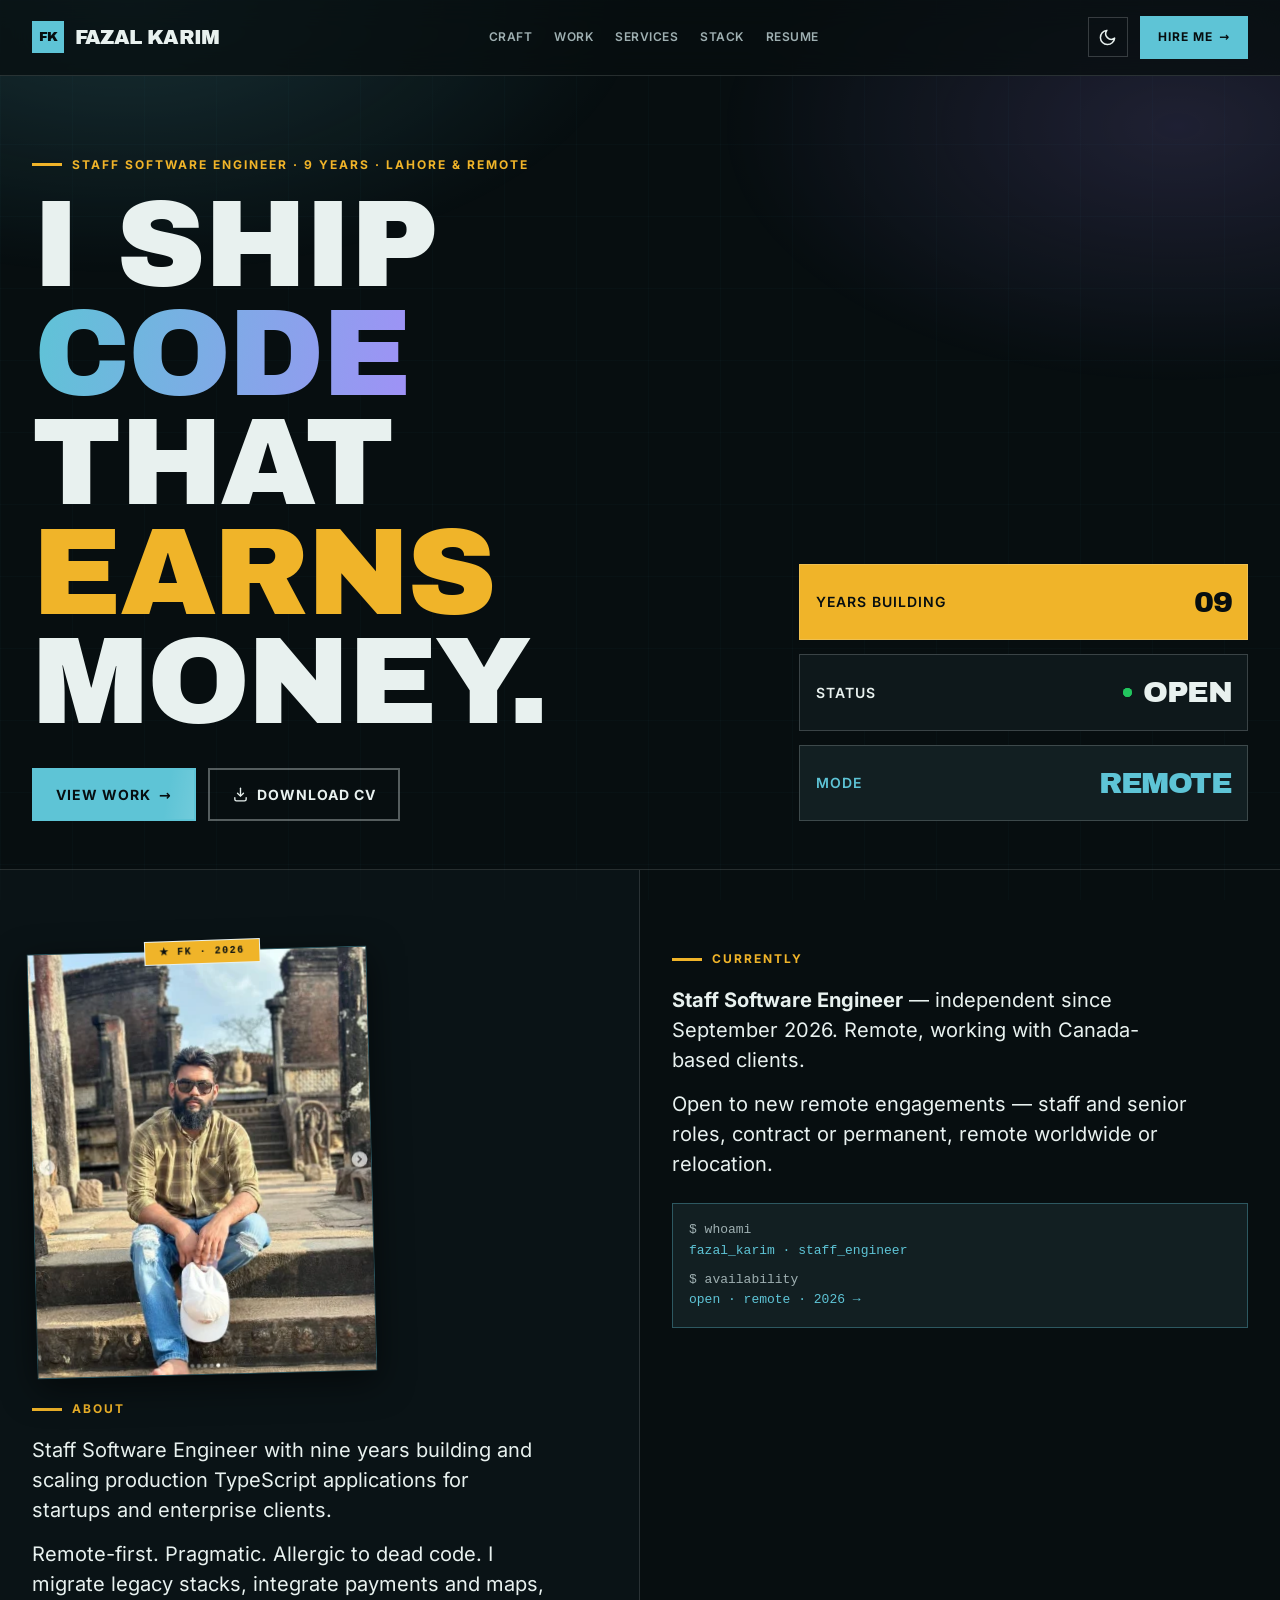
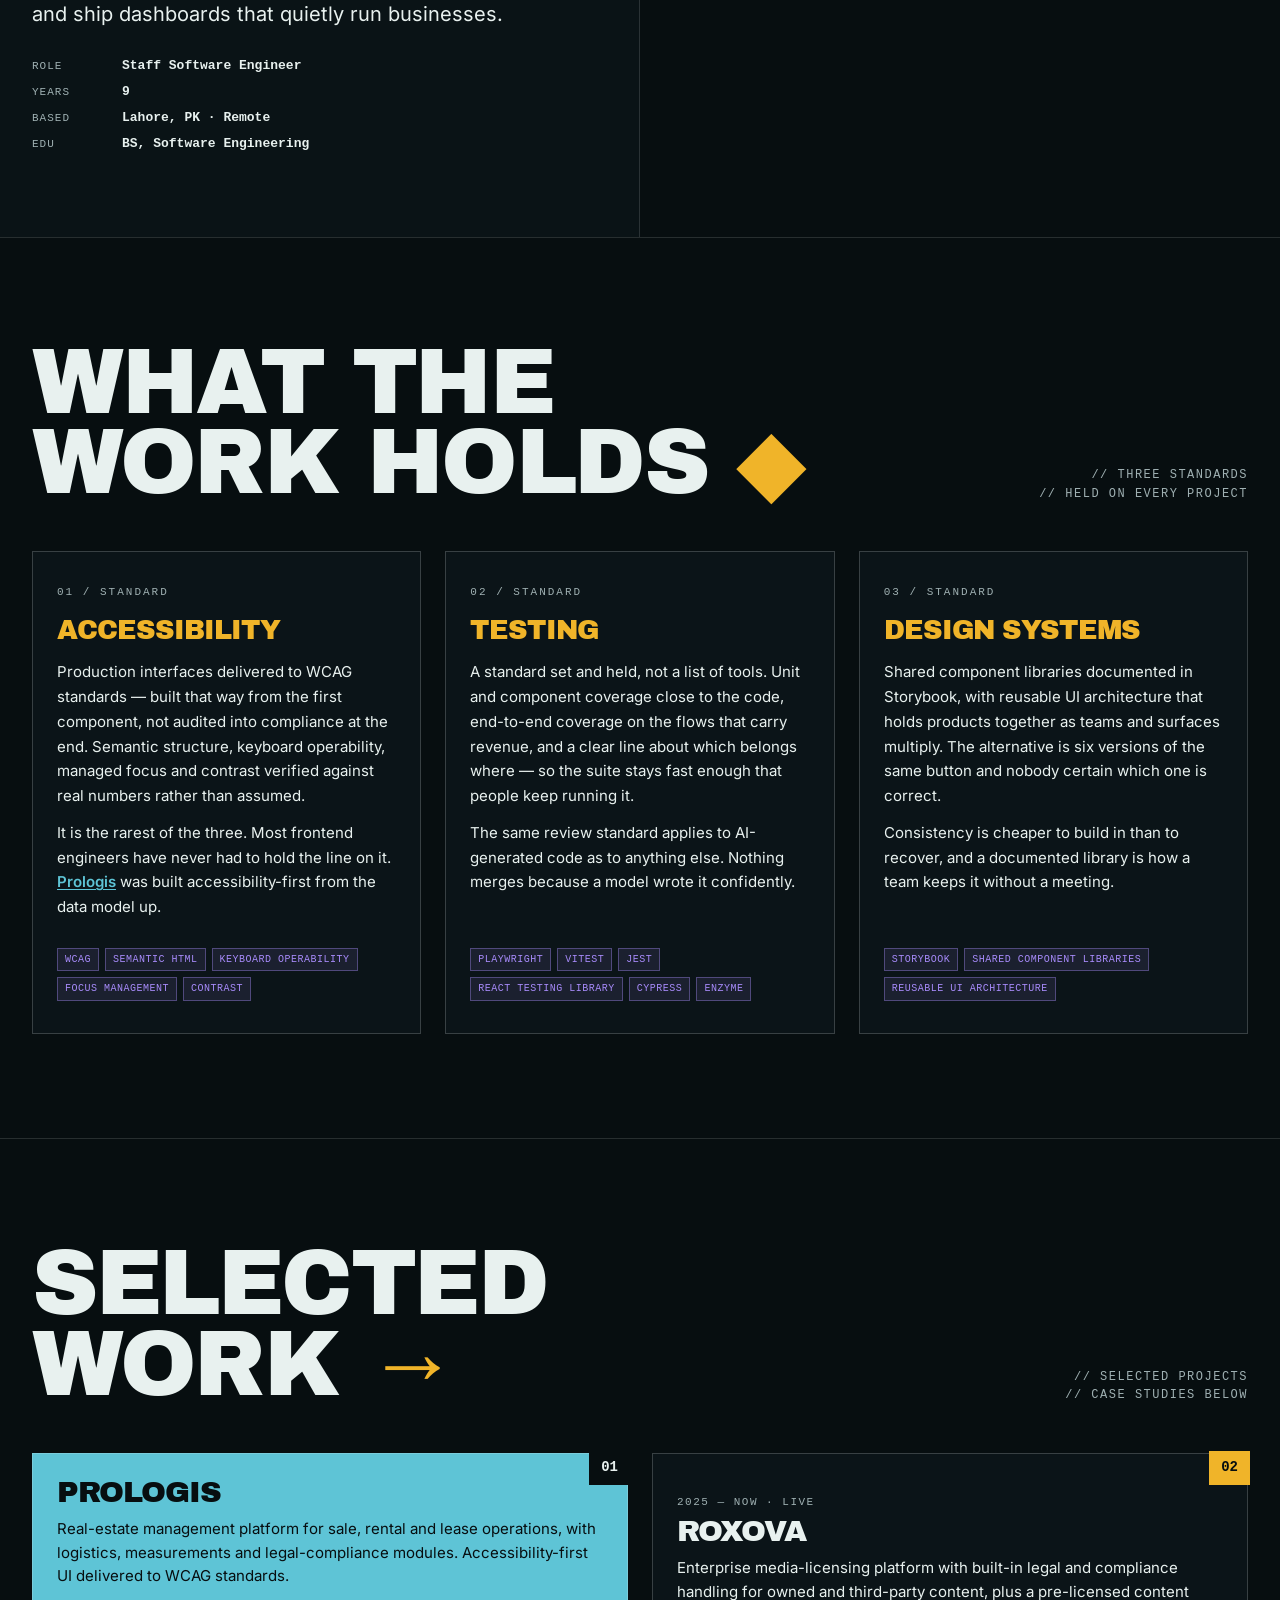
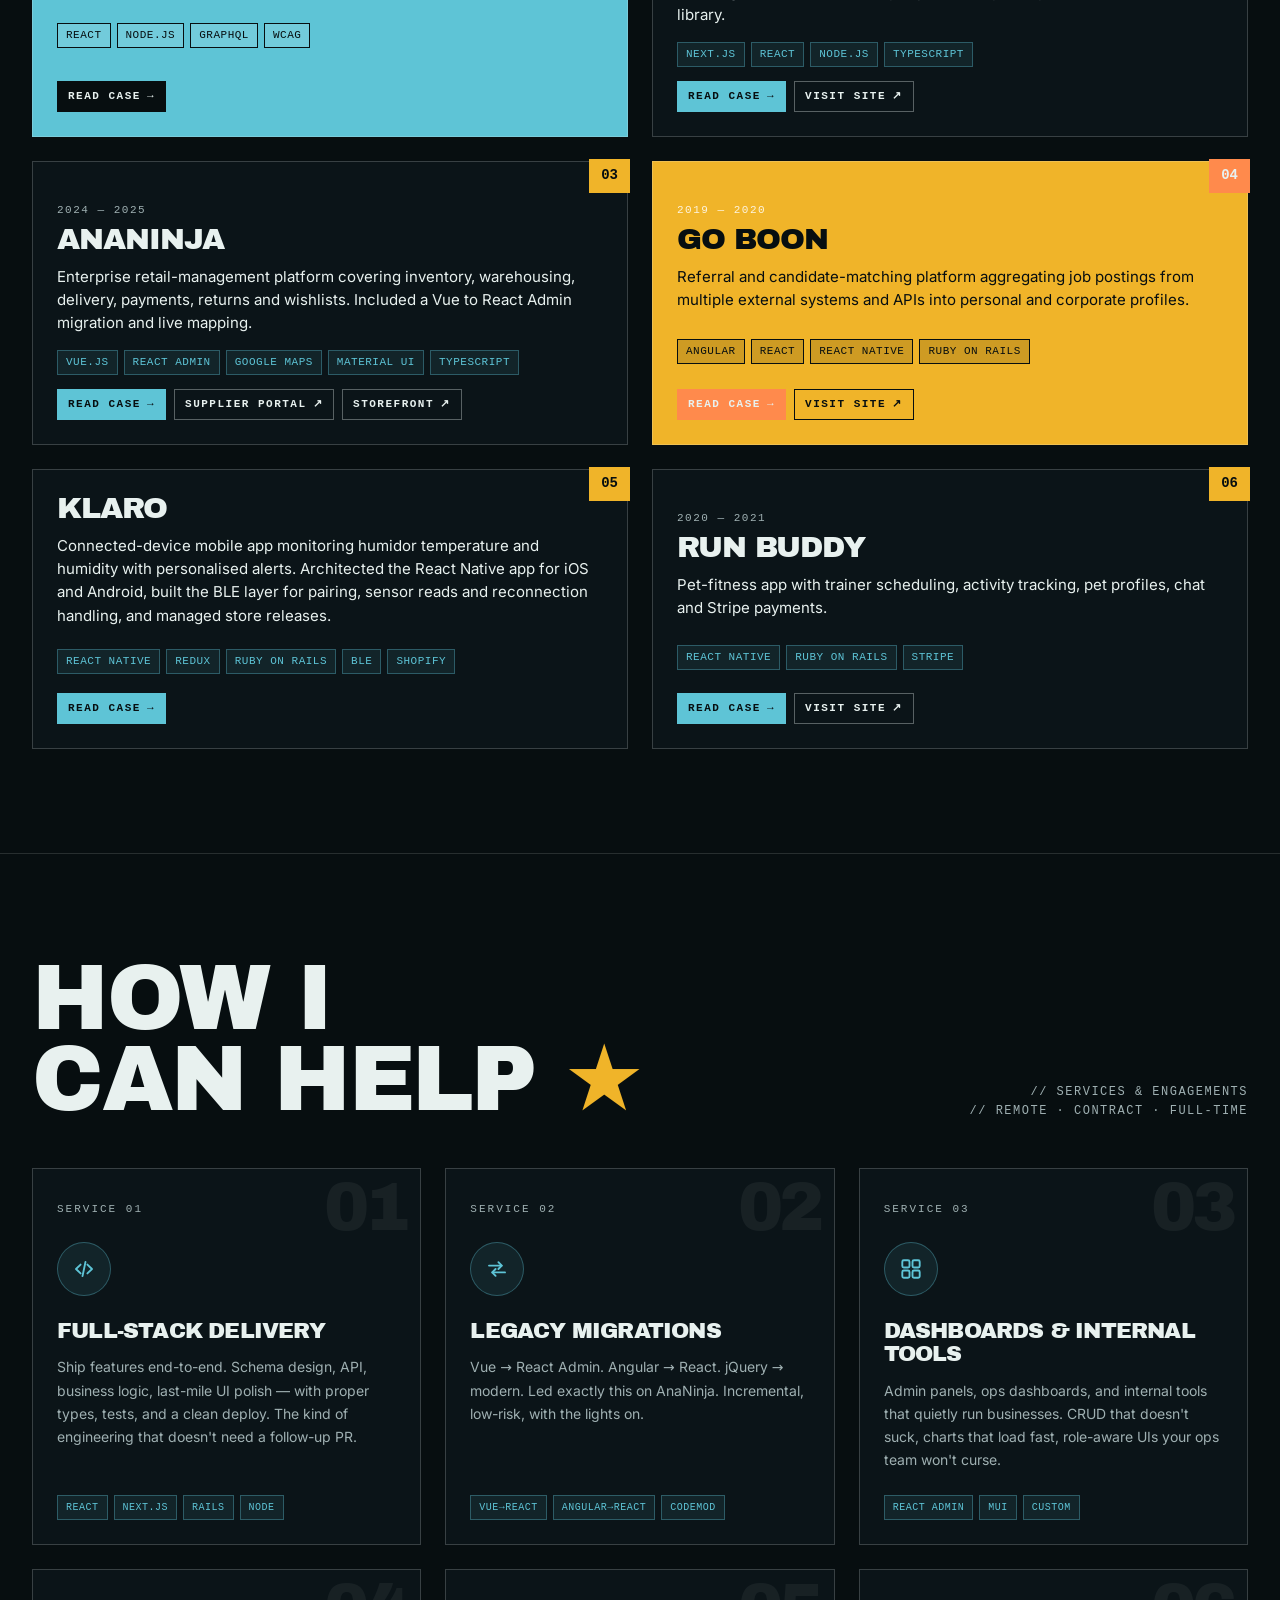
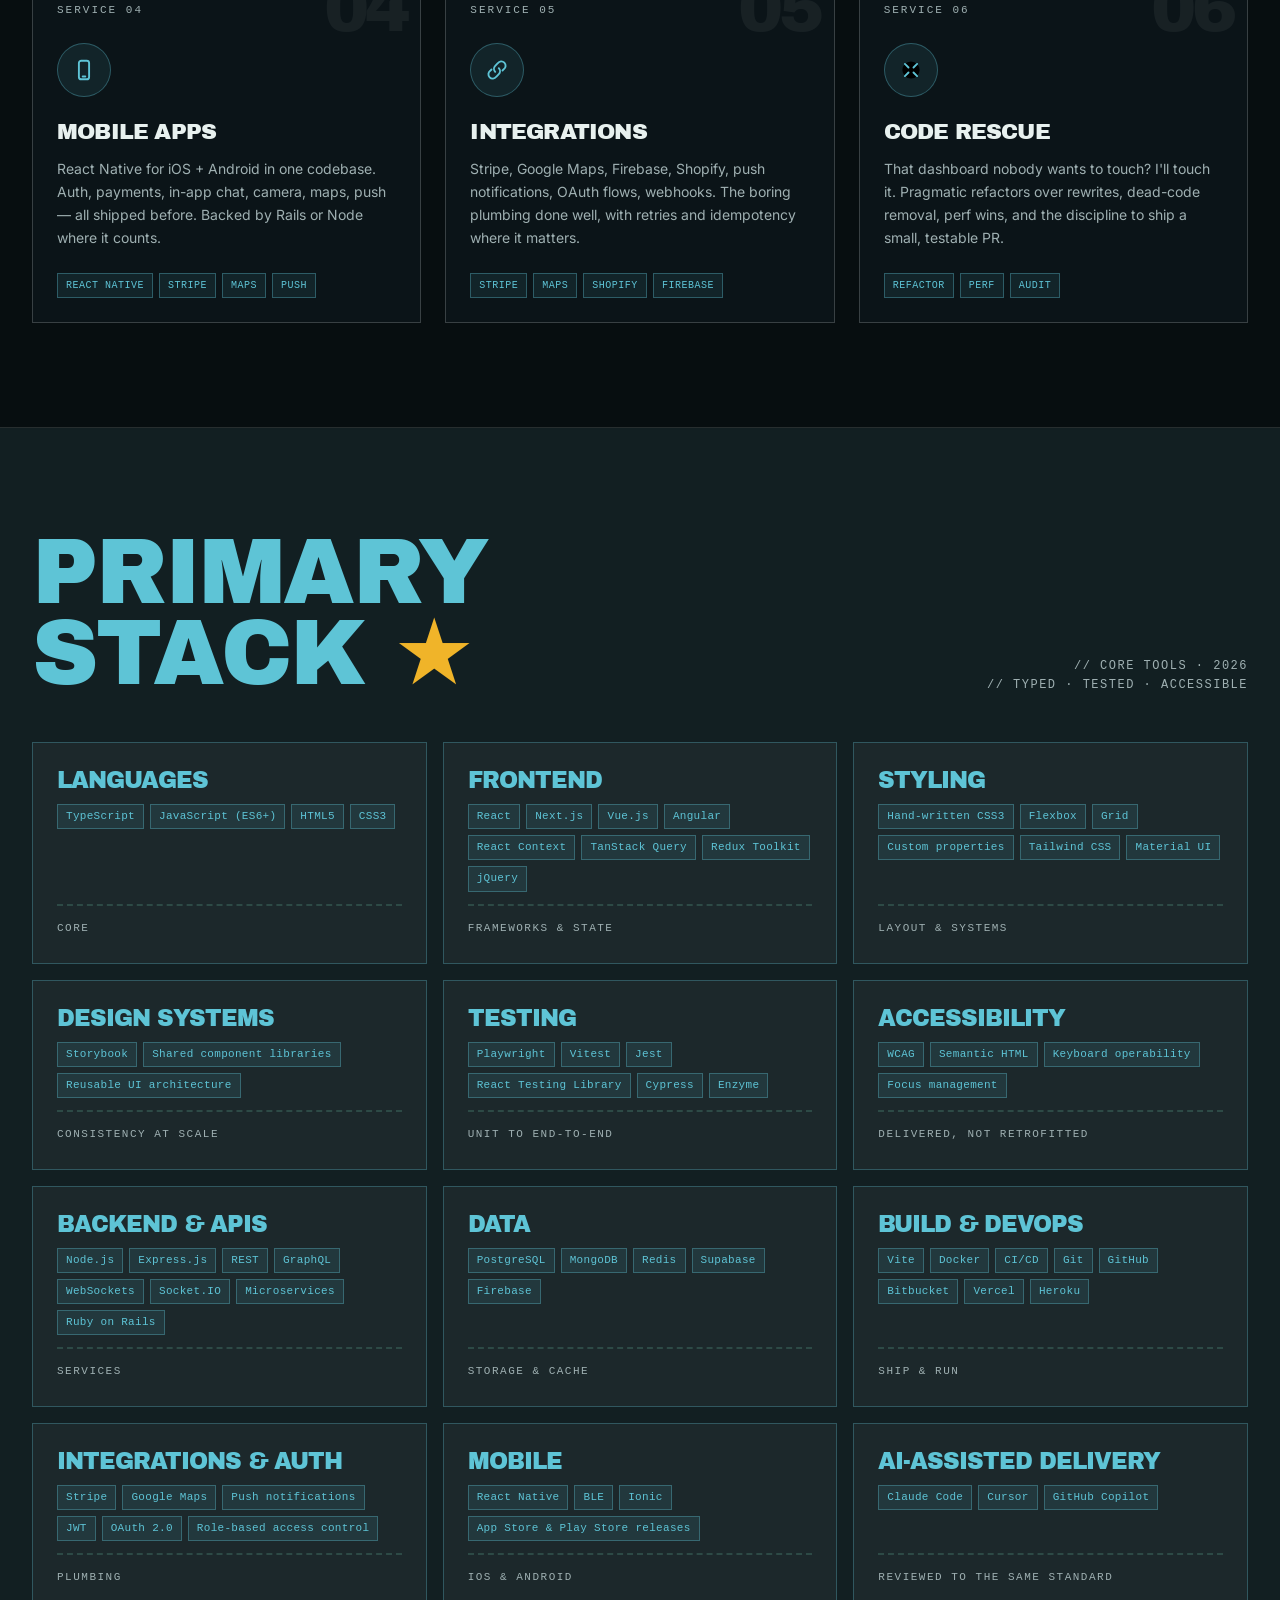
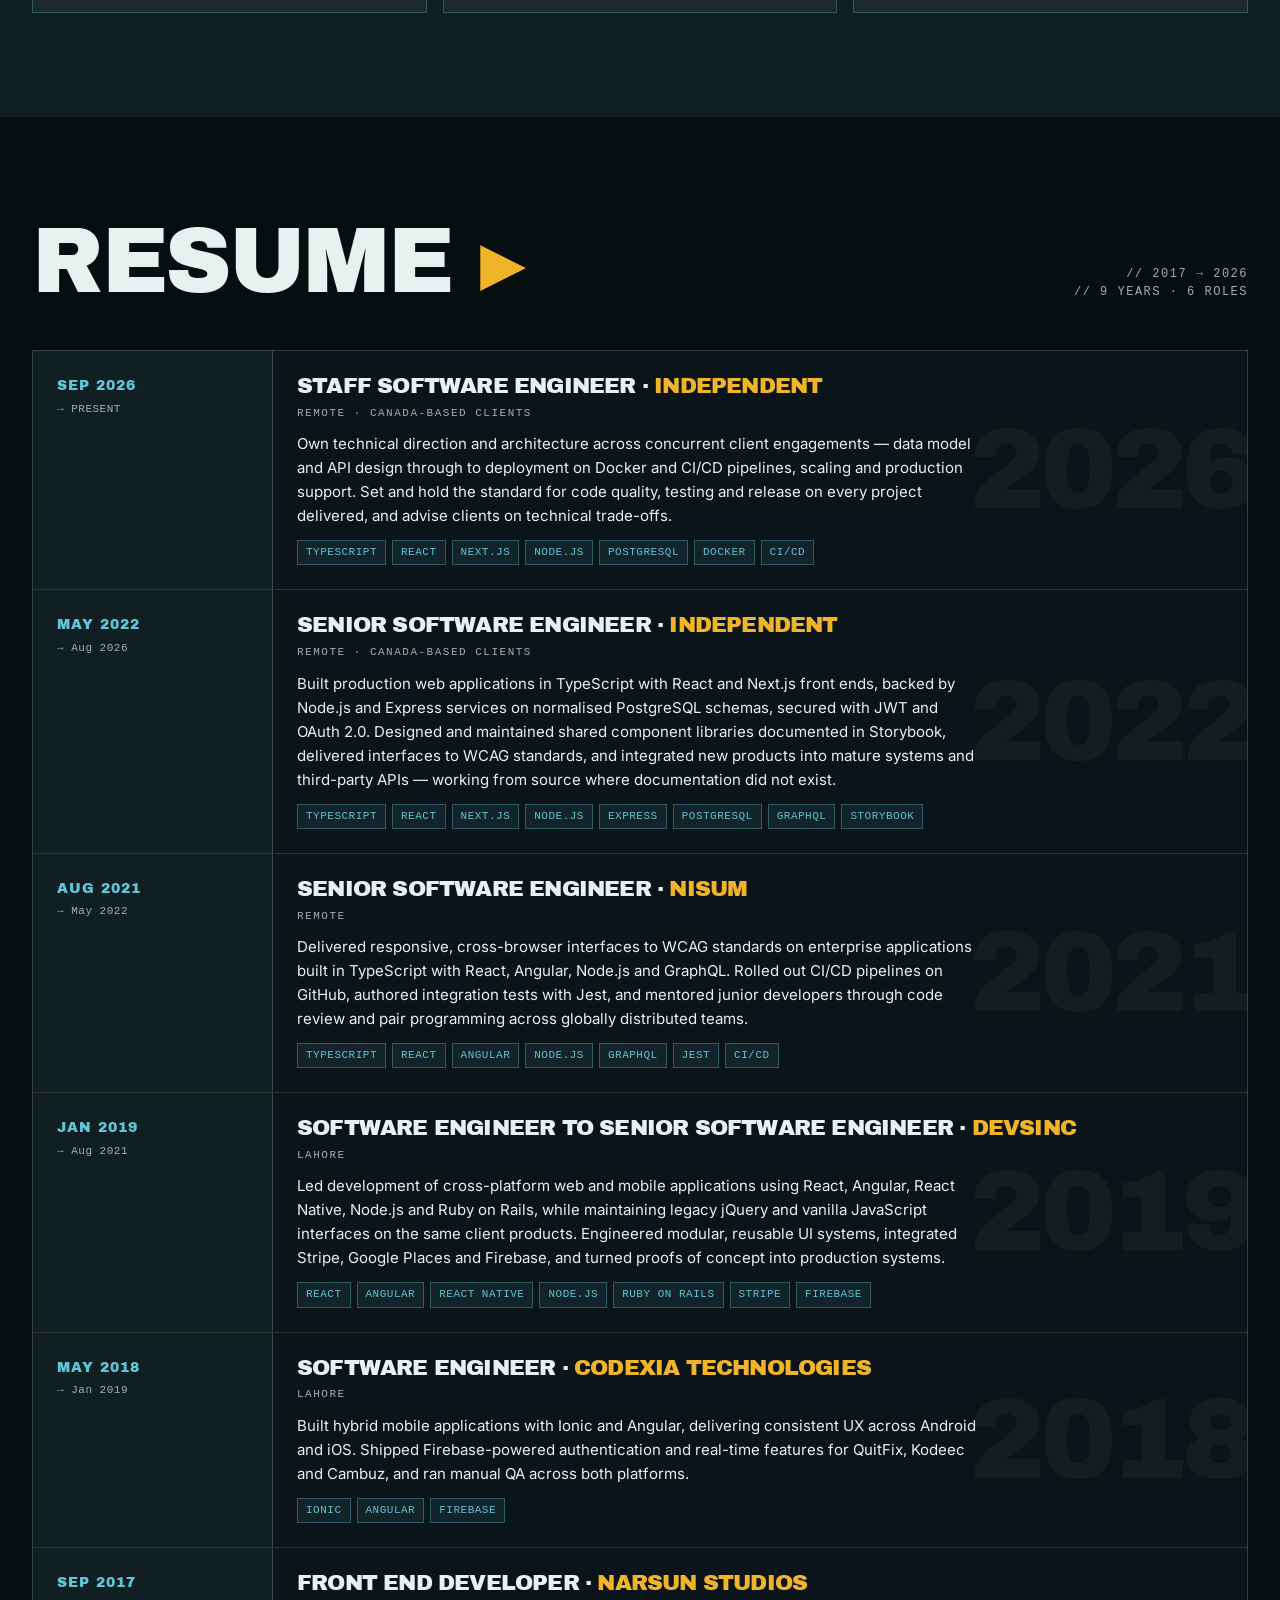
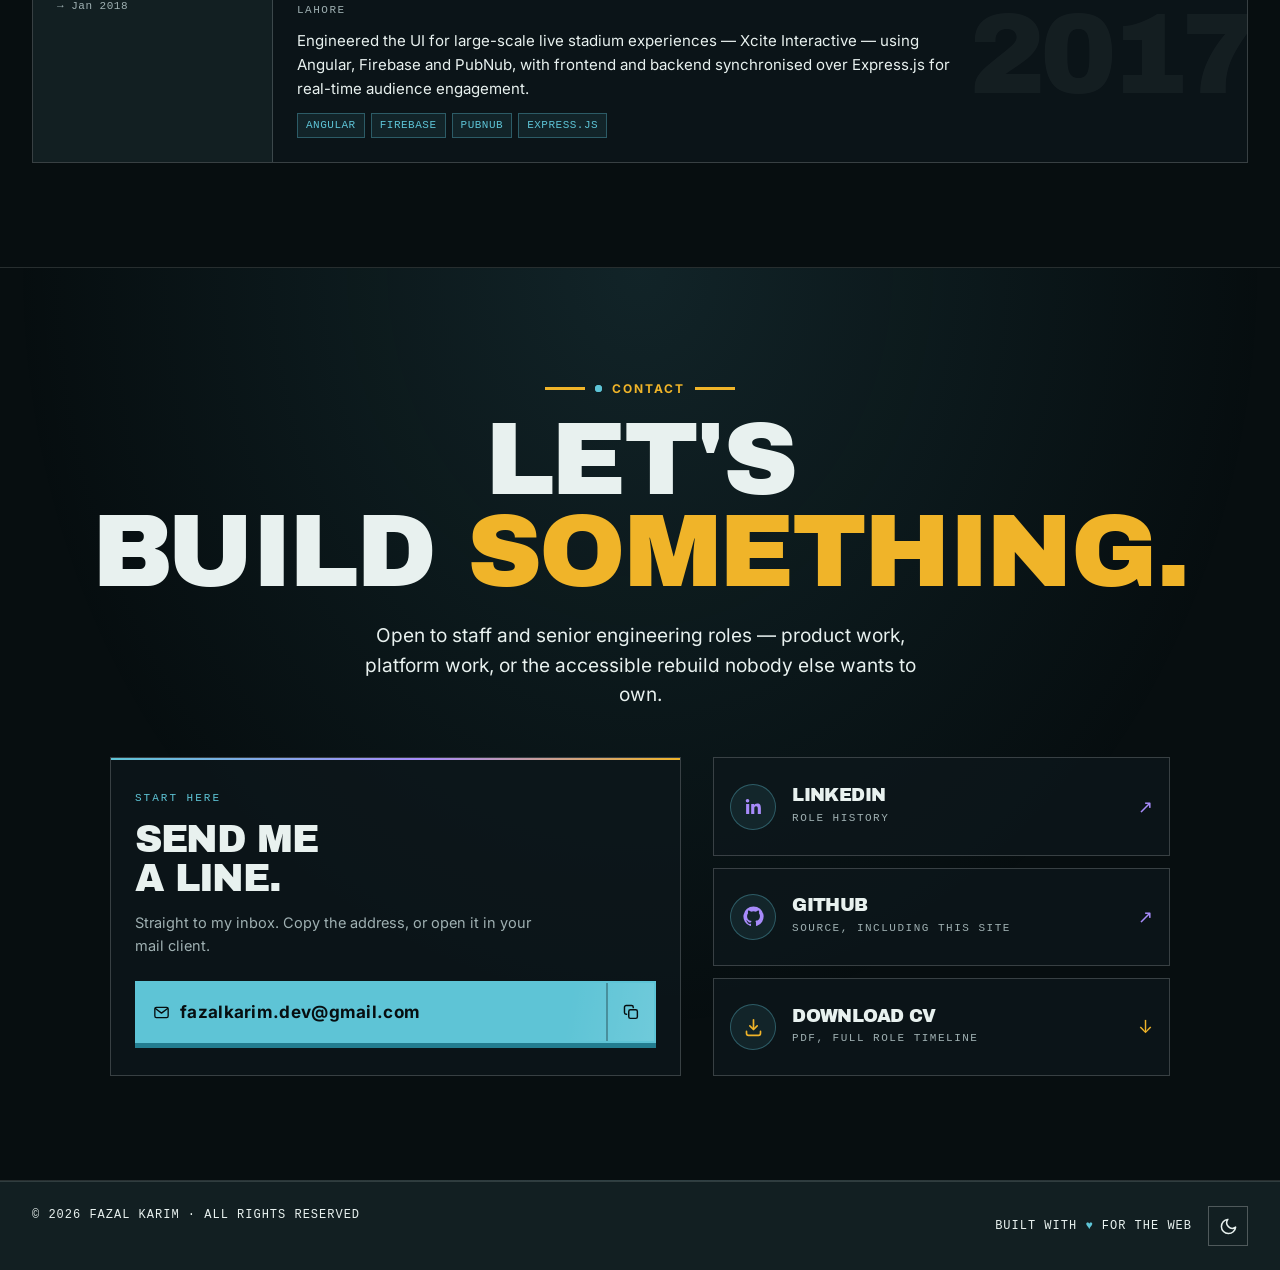
==== commit 9c747ce5: "Boot overlay: a loader that cannot strand the page Monogram with a gradient ring and a sweep passing" ====
--- a/index.html
+++ b/index.html
@@ -62,9 +62,16 @@
   ]
 }
 </script>
-<script>(function(){var d=document.documentElement;d.className+=" js";try{var t=localStorage.getItem("theme");if(t==="light"||t==="dark")d.setAttribute("data-theme",t);}catch(e){}})();</script>
+<script>(function(){var d=document.documentElement;d.className+=" js";try{var t=localStorage.getItem("theme");if(t==="light"||t==="dark")d.setAttribute("data-theme",t);if(sessionStorage.getItem("booted"))d.className+=" booted";}catch(e){}})();</script>
 </head>
 <body>
+<div class="boot" aria-hidden="true">
+  <div class="boot-core">
+    <div class="boot-mark">FK</div>
+    <div class="boot-bar"><i></i></div>
+    <div class="boot-meta"><span class="boot-label">Initialising</span><span class="boot-pct">00</span></div>
+  </div>
+</div>
 
 <a class="skip-link" href="#main">Skip to content</a>
 
--- a/assets/css/base.css
+++ b/assets/css/base.css
@@ -48,6 +48,15 @@
   --edge-teal:#237d90;         /* vs face 2.35  vs page 4.08 */
   --edge-violet:#6d4ad6;       /* vs face 2.14  vs page 3.34 */
   --edge-warm:#a8760c;         /* vs face 2.14  vs page 4.87 */
+
+  /* the email box: a light face in both themes, carrying dark text.
+     Dark mode already looked like this; light mode was an inverted
+     dark slab, which read as heavy against the cream panel. The 2px
+     border does the separating, not the fill.                      */
+  --mail-face:var(--teal);     /* #5ec4d6, dark text on it 9.58:1 */
+  --mail-ink:var(--bone);      /* #070e10 */
+  --mail-rule:rgba(0,0,0,.28); /* divider; white was near-invisible here */
+  --mail-hover:rgba(0,0,0,.13);
   --slate:#9fb0b2;             /* secondary text            8.64:1 on page */
   --slate-lt:#9fb0b2;
 
@@ -124,6 +133,11 @@
   --edge-teal:#06303a;         /* vs face 1.80  vs page 12.60 */
   --edge-violet:#38126f;       /* vs face 1.58  vs page 12.66 */
   --edge-warm:#5e1e08;         /* vs face 1.73  vs page 11.29 */
+
+  --mail-face:var(--teal-lt);  /* #5ec4d6, same face as dark */
+  --mail-ink:var(--ink);       /* #10211f, 8.21:1 on that face */
+  --mail-rule:rgba(0,0,0,.28);
+  --mail-hover:rgba(0,0,0,.13);
   --slate:#586669;
   --slate-lt:#586669;
 
@@ -305,6 +319,82 @@
   background:linear-gradient(90deg,var(--teal),var(--violet));will-change:transform}
 html:not(.js) .scroll-progress{display:none}
 
+/* ============================================================
+   Boot overlay
+
+   Decorative, so it is built to cost nothing real:
+   - no JS            -> .boot stays display:none and the page is
+                         simply there, never hidden behind a loader
+                         that can no longer dismiss itself
+   - reduced motion   -> removed outright rather than softened
+   - already seen     -> .booted is set from sessionStorage before
+                         first paint, so moving between pages does
+                         not replay it
+   The page underneath is fully rendered the whole time; this only
+   covers it, and any key or click dismisses it early.
+   ============================================================ */
+.boot{display:none}
+html.js .boot{display:flex;position:fixed;inset:0;z-index:400;
+  align-items:center;justify-content:center;
+  background:var(--bone);
+  background-image:
+    radial-gradient(58% 44% at 50% 40%,var(--glow-teal),transparent 70%),
+    linear-gradient(var(--border-soft) 1px,transparent 1px),
+    linear-gradient(90deg,var(--border-soft) 1px,transparent 1px);
+  background-size:100% 100%,64px 64px,64px 64px;
+  clip-path:inset(0 0 0 0);
+  transition:clip-path .62s var(--ease)}
+html.js.booted .boot{display:none}
+
+.boot-core{display:flex;flex-direction:column;align-items:center;gap:var(--s5);
+  width:min(300px,78vw);
+  transition:opacity .3s var(--ease),transform .3s var(--ease)}
+
+/* the monogram, with the gradient ring used elsewhere on the site
+   and a sweep passing over it so the mark itself reads as working */
+.boot-mark{position:relative;display:grid;place-items:center;width:84px;height:84px;
+  font-family:var(--font-display);font-size:30px;letter-spacing:-1.5px;
+  color:var(--ink);background:var(--surface);overflow:hidden}
+.boot-mark::before{content:'';position:absolute;inset:0;pointer-events:none;
+  background:linear-gradient(130deg,var(--teal),var(--violet) 48%,var(--warm));
+  padding:2px;
+  -webkit-mask:linear-gradient(#000 0 0) content-box,linear-gradient(#000 0 0);
+  -webkit-mask-composite:xor;
+  mask:linear-gradient(#000 0 0) content-box,linear-gradient(#000 0 0);
+  mask-composite:exclude}
+/* transform, not top: animating top relayouts the mark every frame and
+   cost ~200ms of blocking time on a throttled mobile CPU. This version
+   stays on the compositor. */
+.boot-mark::after{content:'';position:absolute;left:0;right:0;top:0;height:38%;
+  background:linear-gradient(180deg,transparent,var(--glow-teal),transparent);
+  transform:translateY(-120%);
+  animation:boot-sweep 1.5s var(--ease) infinite}
+@keyframes boot-sweep{from{transform:translateY(-120%)}to{transform:translateY(300%)}}
+
+.boot-bar{width:100%;height:2px;background:var(--border);overflow:hidden}
+.boot-bar i{display:block;width:100%;height:100%;transform:scaleX(0);transform-origin:0 50%;
+  background:linear-gradient(90deg,var(--teal),var(--violet) 55%,var(--warm))}
+
+.boot-meta{display:flex;justify-content:space-between;align-items:baseline;width:100%;
+  font-family:var(--font-mono);font-size:11px;letter-spacing:1.8px;text-transform:uppercase}
+.boot-label{color:var(--slate)}
+.boot-pct{color:var(--teal);font-weight:700}
+
+/* content leaves first, then the panel wipes up off the page */
+.boot.out .boot-core{opacity:0;transform:translateY(-8px)}
+.boot.out{clip-path:inset(0 0 100% 0)}
+
+/* Failsafe. The script that dismisses this is the only thing standing
+   between a visitor and a page they cannot see, so CSS takes the
+   overlay away on its own at 6s whatever happens to that script - a
+   404 on motion.js, a throw, a browser that never fires load. */
+html.js .boot{animation:boot-failsafe 0s linear 6s forwards}
+@keyframes boot-failsafe{to{opacity:0;visibility:hidden;pointer-events:none}}
+
+@media (prefers-reduced-motion:reduce){
+  html.js .boot{display:none!important}
+}
+
 /* ---------- pointer cursor ----------
    A 6px dot pinned exactly to the pointer and a 26px ring that eases in
    behind it. Over anything interactive the dot hides and the ring opens
--- a/assets/css/home.css
+++ b/assets/css/home.css
@@ -235,21 +235,21 @@
    is a real button beside it. A button cannot nest inside an anchor,
    so they are siblings styled to read as a single control.          */
 .email-box{display:inline-flex;align-items:stretch;max-width:100%;
-  background:var(--teal);border:4px solid var(--ink);
+  background:var(--mail-face);border:4px solid var(--ink);
   transition:box-shadow .34s var(--ease),border-color .34s var(--ease)}
 .email-box:hover,.email-box:focus-within{box-shadow:0 0 0 3px var(--glow-teal),0 0 36px var(--glow-teal);border-color:var(--teal-dp)}
 
 .contact .email-addr{display:inline-flex;align-items:center;gap:14px;
-  background:transparent;color:var(--bone);font-family:var(--font-sans);font-weight:700;
+  background:transparent;color:var(--mail-ink);font-family:var(--font-sans);font-weight:700;
   font-size:clamp(15px,4.3vw,21px);padding:clamp(14px,3.5vw,20px) clamp(16px,5vw,30px);
   letter-spacing:.3px;max-width:100%;overflow-wrap:anywhere}
 .contact .email-addr .ic{width:1em;height:1em}
 
 .copy-in{display:inline-flex;align-items:center;justify-content:center;cursor:pointer;
   flex:0 0 auto;width:52px;min-height:44px;padding:0;
-  background:transparent;color:var(--bone);border:none;border-left:2px solid rgba(255,255,255,.3);
+  background:transparent;color:var(--mail-ink);border:none;border-left:2px solid var(--mail-rule);
   transition:background .2s var(--ease),color .2s var(--ease)}
-.copy-in:hover{background:rgba(255,255,255,.16)}
+.copy-in:hover{background:var(--mail-hover)}
 .copy-in .ic{width:18px;height:18px}
 .copy-in .ic-check{display:none}
 .copy-in[data-copied="true"] .ic-copy{display:none}
@@ -322,7 +322,7 @@
    a rail that is scannable without competing with it.
    ============================================================ */
 .split{display:grid;grid-template-columns:1.25fr 1fr;gap:var(--s6);
-  max-width:1060px;margin:var(--s7) auto 0;align-items:start;text-align:left}
+  max-width:1060px;margin:var(--s7) auto 0;align-items:stretch;text-align:left}
 @media (max-width:900px){.split{grid-template-columns:1fr;max-width:560px}}
 
 /* .contact p centres and adds a section-lede bottom gap; every
@@ -356,8 +356,14 @@
 .split .primary .email-addr{font-size:clamp(13px,1.5vw,17px);padding:16px var(--s4);gap:10px;flex:1}
 .split .primary .copy-in{width:48px}
 
-/* ---------- rail: the three secondary links ---------- */
-.rail{display:flex;flex-direction:column;gap:12px}
+/* ---------- rail: the three secondary links ----------
+   Three equal rows filling the primary's height, so the rail ends
+   level with the email panel instead of stopping short of it. 1fr
+   rather than flex:1 because the rows have to be equal to each other
+   as well as add up, and the sublabels are not the same length.
+   Stacked below 900px there is no primary to match, so the rows fall
+   back to equal-to-the-tallest, which is what they already were.   */
+.rail{display:grid;grid-template-rows:repeat(3,1fr);gap:12px}
 .rail a{--face:var(--violet);--edge:var(--edge-violet);
   position:relative;display:grid;grid-template-columns:46px 1fr auto;
   align-items:center;gap:var(--s4);padding:18px var(--s4);min-height:44px;
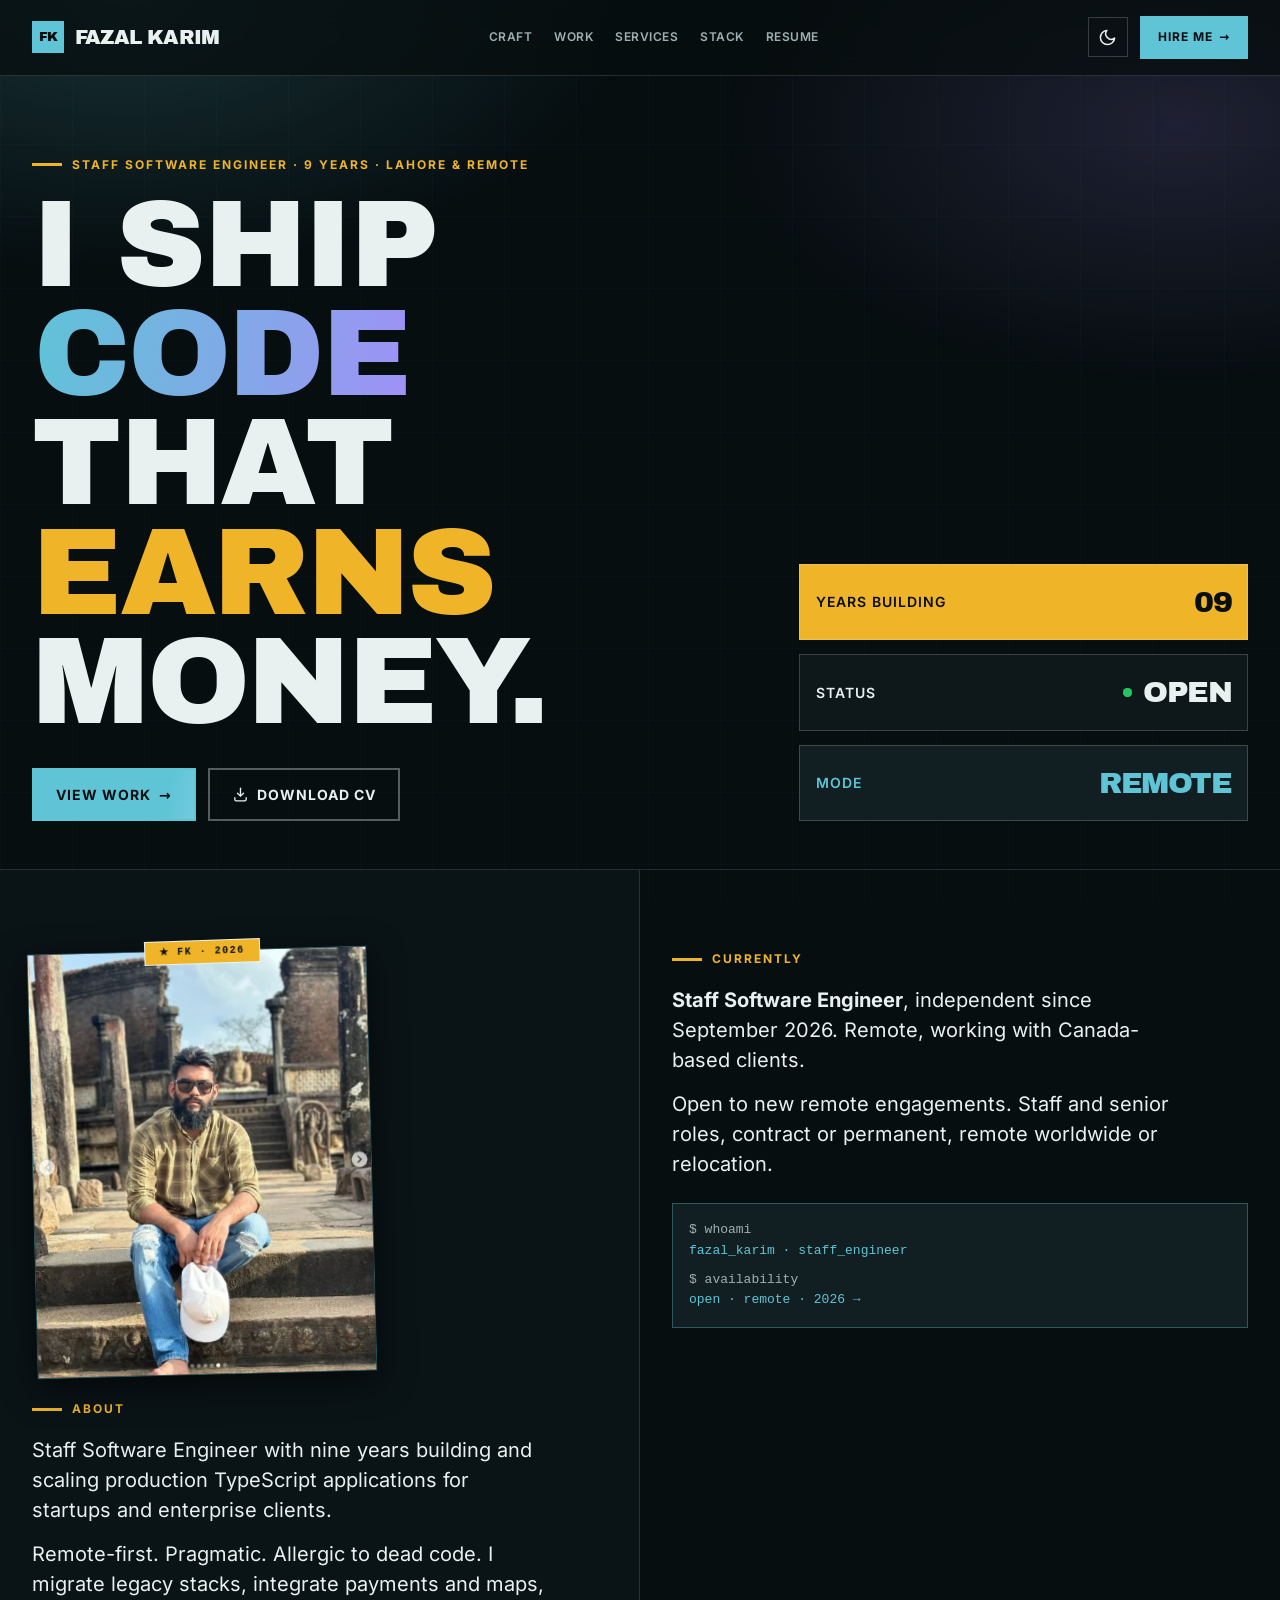
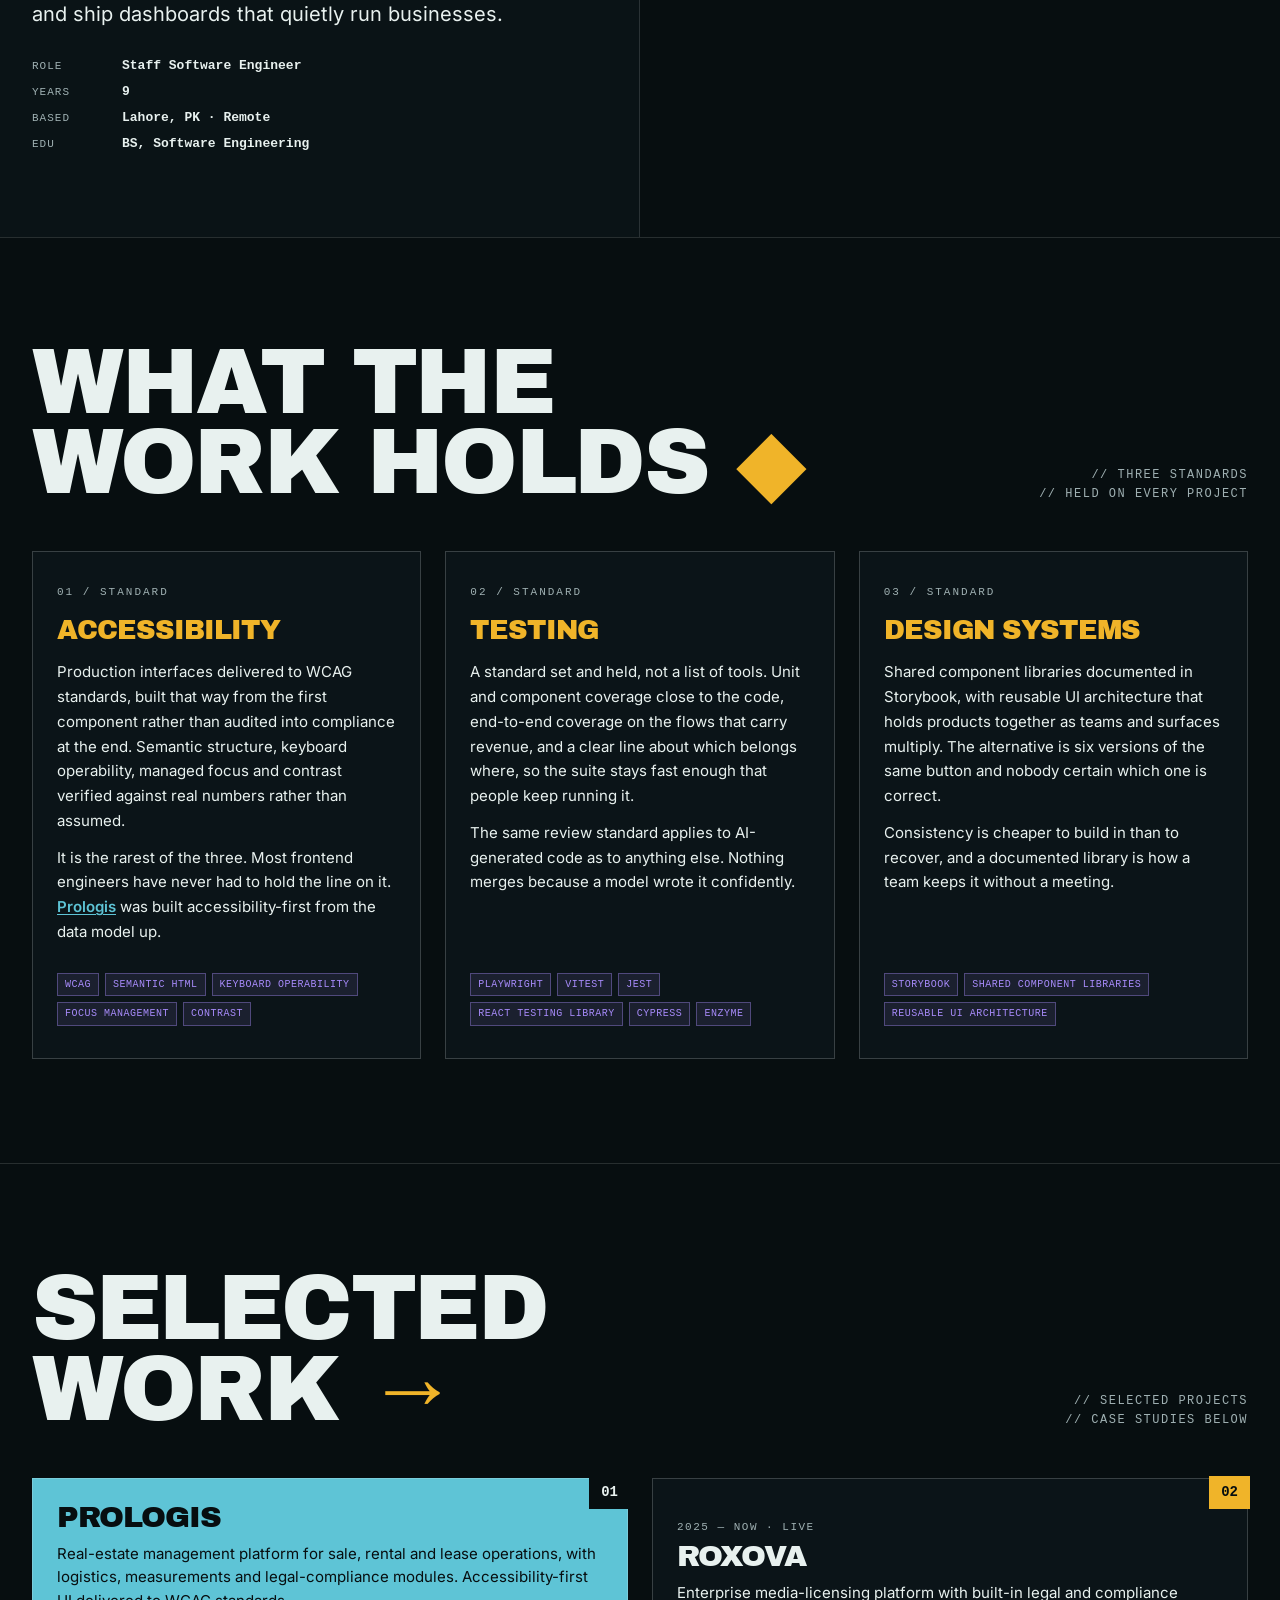
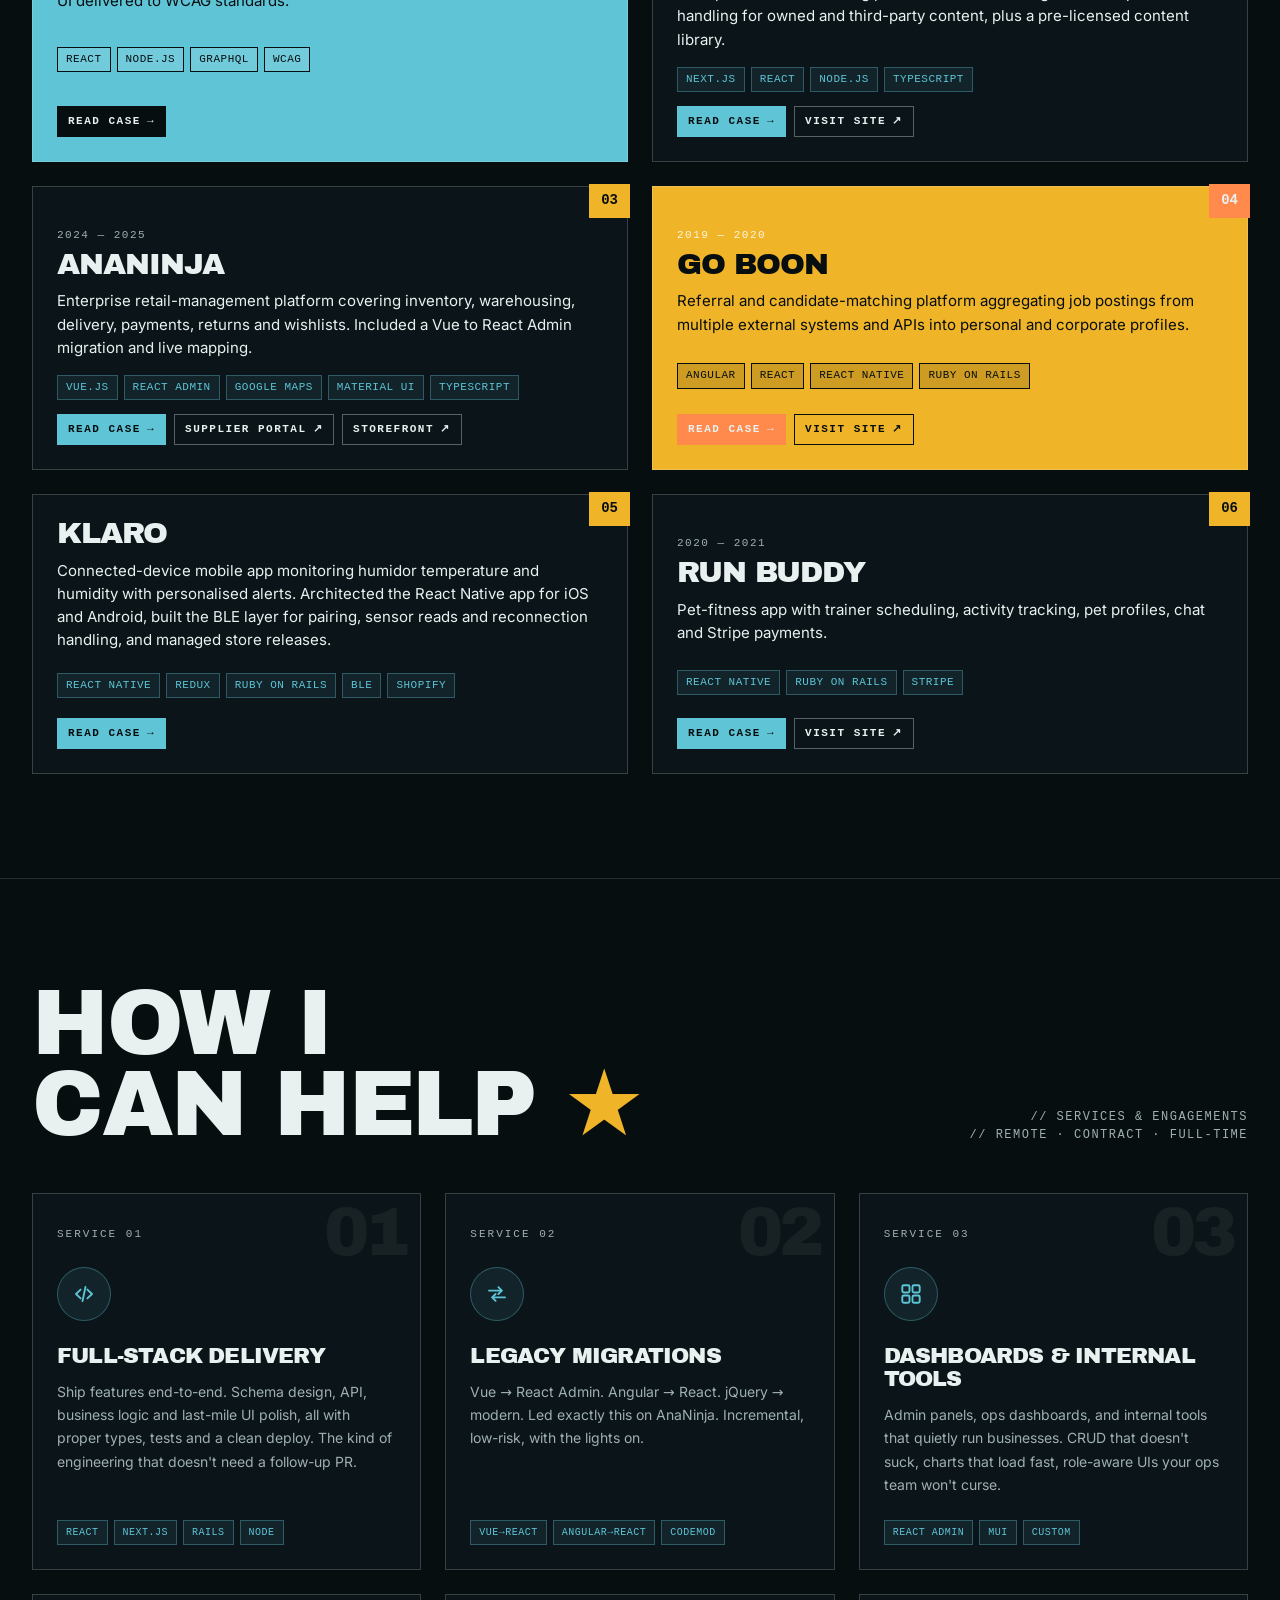
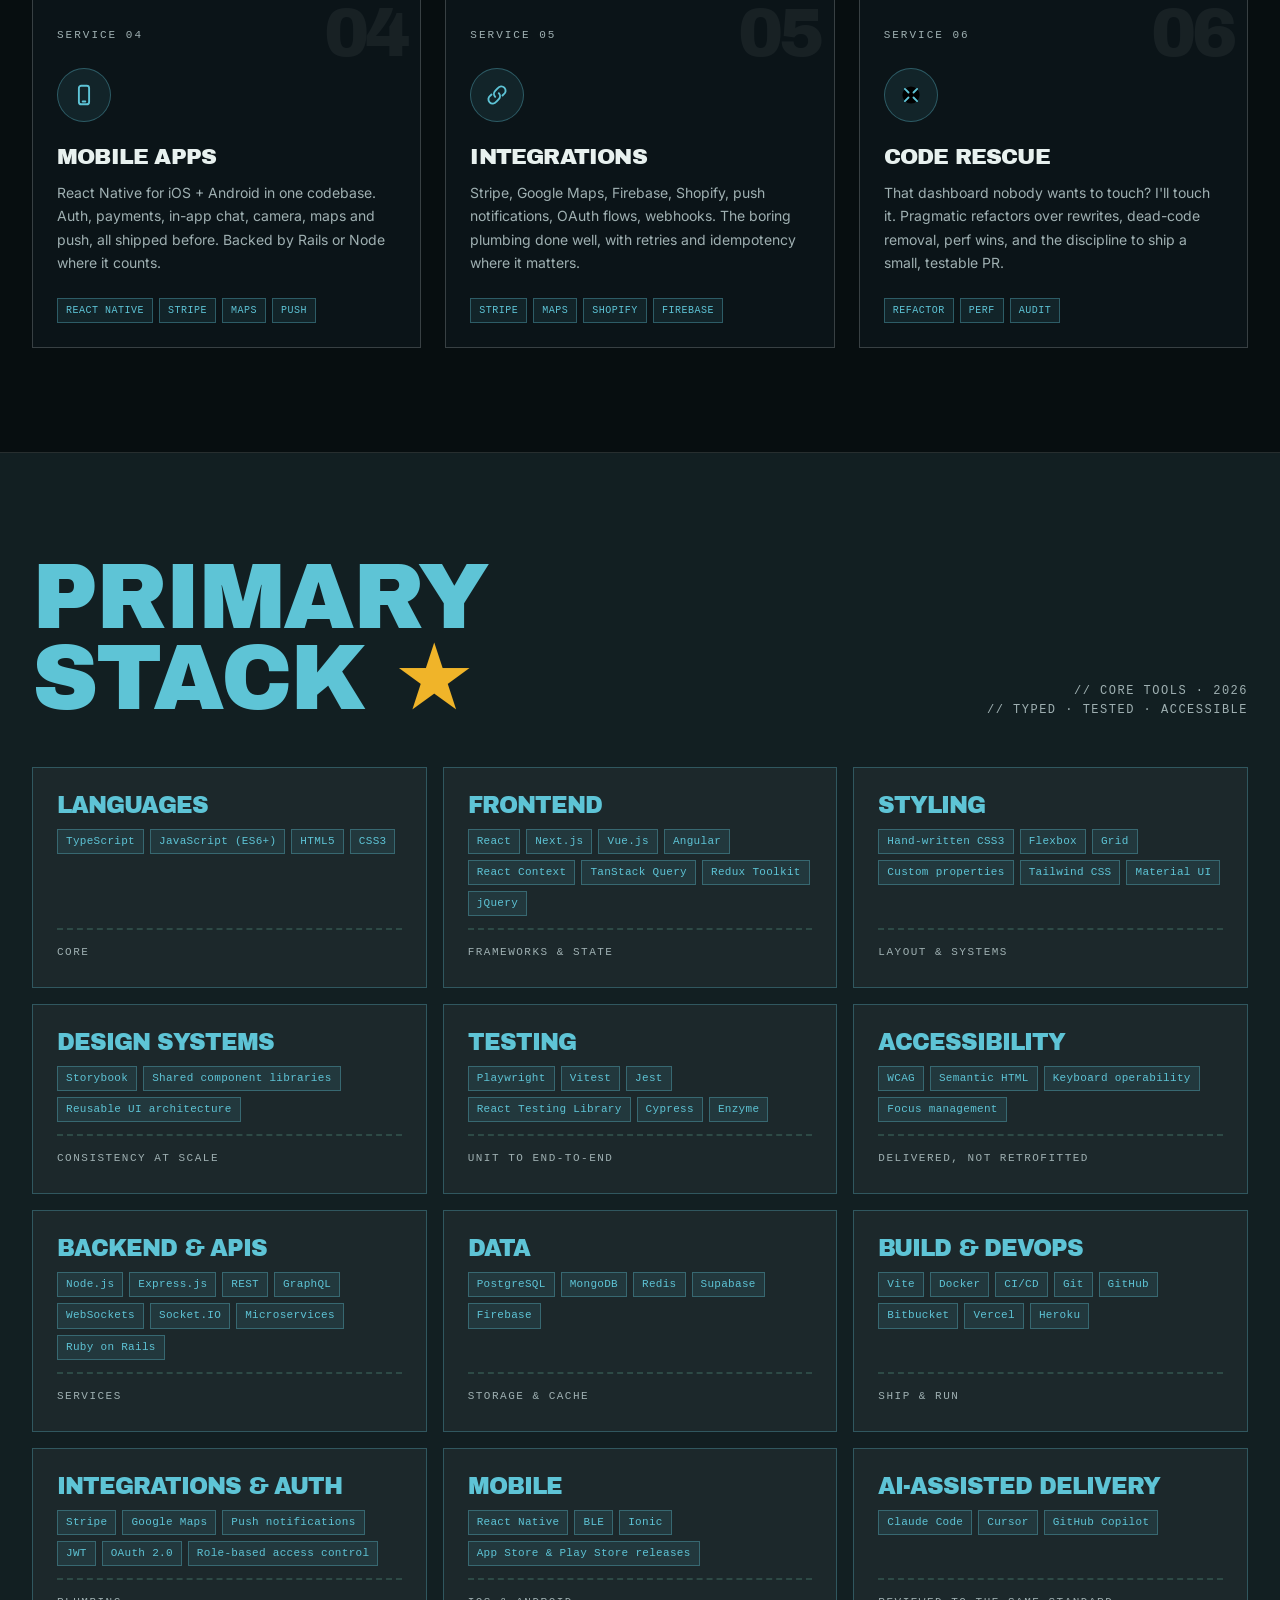
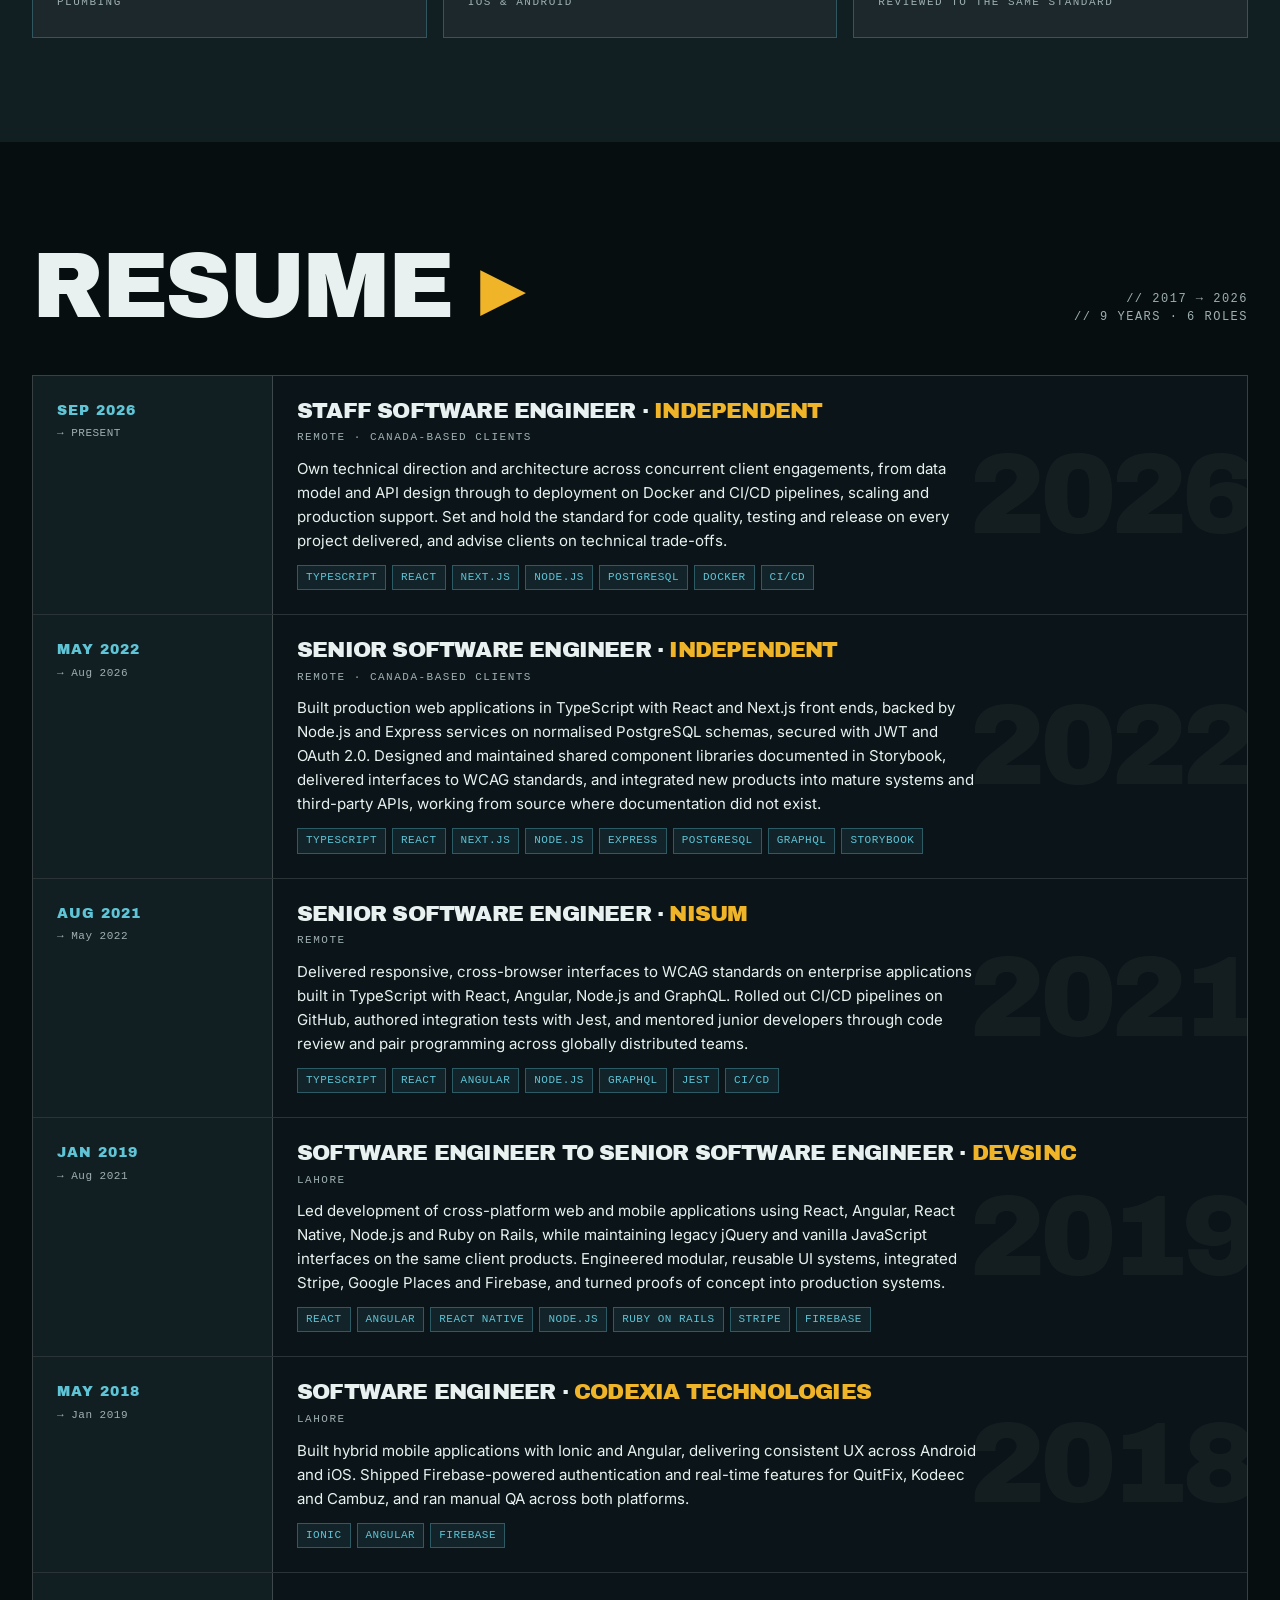
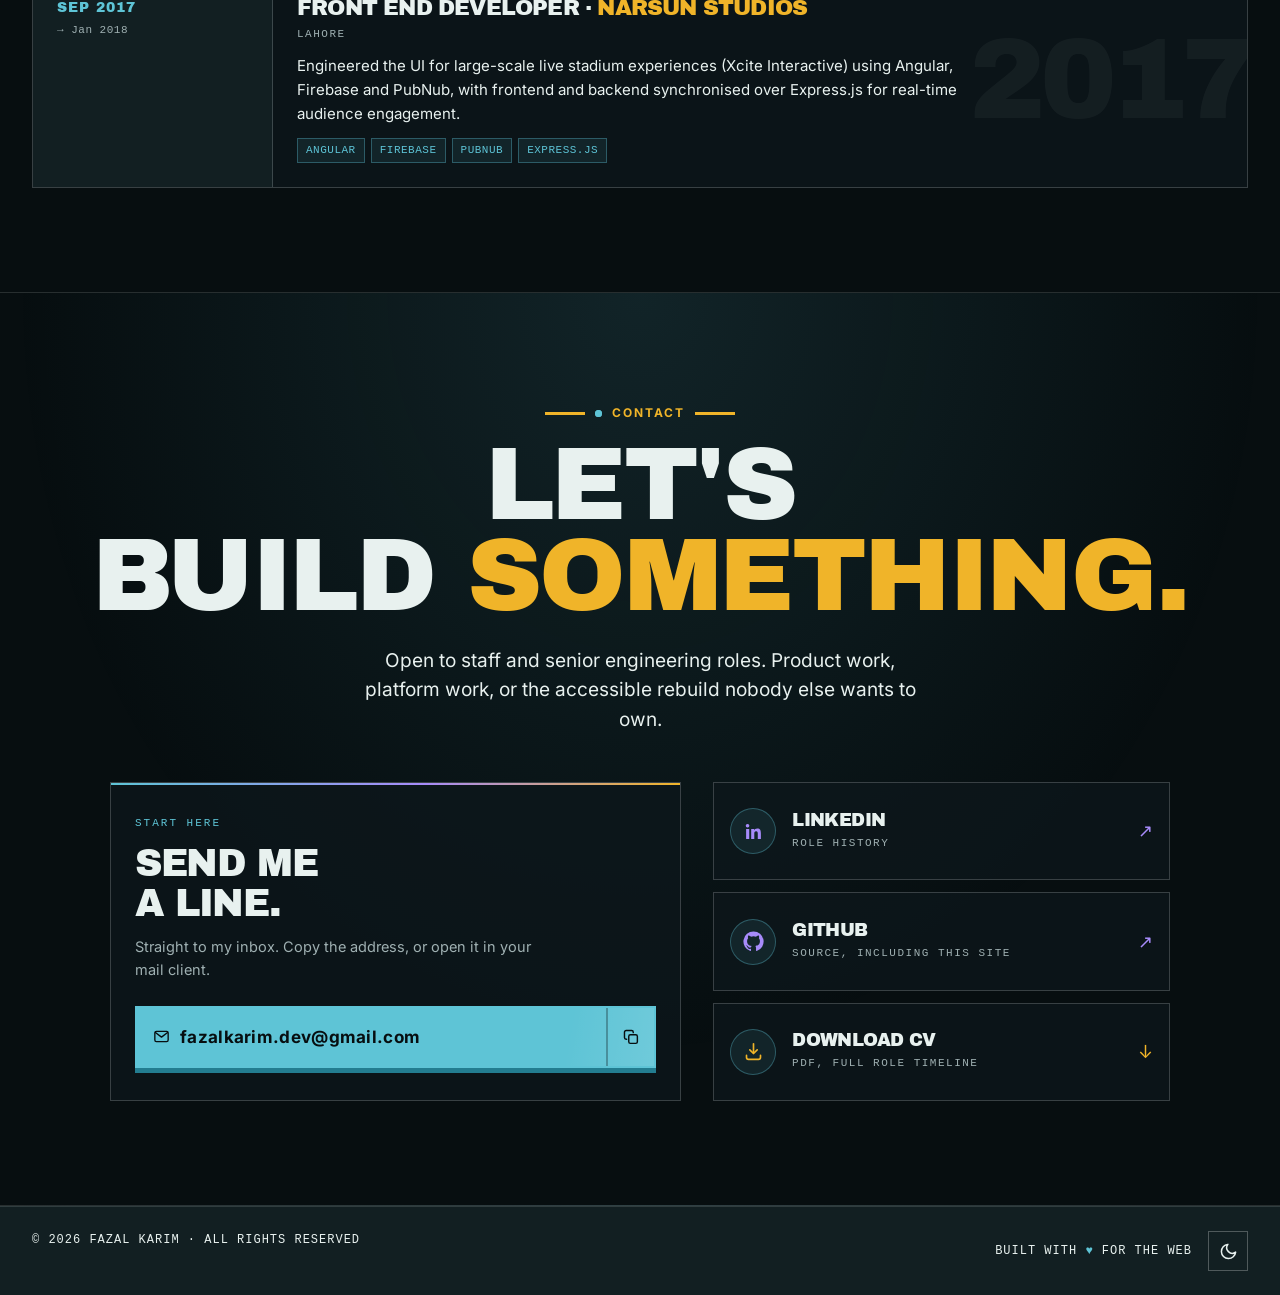
==== commit 40e82ed8: "Remove em dashes from the prose Rewritten rather than deleted: an em dash is usually doing grammatic" ====
--- a/index.html
+++ b/index.html
@@ -3,21 +3,21 @@
 <head>
 <meta charset="utf-8"/>
 <meta name="viewport" content="width=device-width,initial-scale=1"/>
-<title>Fazal Karim — Staff Software Engineer</title>
-<meta name="description" content="Staff Software Engineer with nine years building production TypeScript applications — React, Next.js, Node.js, accessible interfaces delivered to WCAG standards."/>
+<title>Fazal Karim | Staff Software Engineer</title>
+<meta name="description" content="Staff Software Engineer with nine years building production TypeScript applications in React, Next.js and Node.js, with accessible interfaces delivered to WCAG standards."/>
 <link rel="canonical" href="https://fazal26.github.io/portfolio/"/>
 <meta property="og:type" content="profile"/>
 <meta property="og:site_name" content="Fazal Karim"/>
-<meta property="og:title" content="Fazal Karim — Staff Software Engineer"/>
-<meta property="og:description" content="Staff Software Engineer with nine years building production TypeScript applications — React, Next.js, Node.js, accessible interfaces delivered to WCAG standards."/>
+<meta property="og:title" content="Fazal Karim | Staff Software Engineer"/>
+<meta property="og:description" content="Staff Software Engineer with nine years building production TypeScript applications in React, Next.js and Node.js, with accessible interfaces delivered to WCAG standards."/>
 <meta property="og:url" content="https://fazal26.github.io/portfolio/"/>
 <meta property="og:image" content="https://fazal26.github.io/portfolio/assets/img/og-card.png"/>
 <meta property="og:image:width" content="1200"/>
 <meta property="og:image:height" content="630"/>
-<meta property="og:image:alt" content="Fazal Karim — Staff Software Engineer"/>
+<meta property="og:image:alt" content="Fazal Karim | Staff Software Engineer"/>
 <meta name="twitter:card" content="summary_large_image"/>
-<meta name="twitter:title" content="Fazal Karim — Staff Software Engineer"/>
-<meta name="twitter:description" content="Staff Software Engineer with nine years building production TypeScript applications — React, Next.js, Node.js, accessible interfaces delivered to WCAG standards."/>
+<meta name="twitter:title" content="Fazal Karim | Staff Software Engineer"/>
+<meta name="twitter:description" content="Staff Software Engineer with nine years building production TypeScript applications in React, Next.js and Node.js, with accessible interfaces delivered to WCAG standards."/>
 <meta name="twitter:image" content="https://fazal26.github.io/portfolio/assets/img/og-card.png"/>
 <meta name="theme-color" content="#f6f2e9"/>
 <link rel="icon" href="assets/img/favicon.svg" type="image/svg+xml"/>
@@ -129,8 +129,8 @@
   </div>
   <div class="rhs">
     <div class="label">Currently</div>
-    <p><strong>Staff Software Engineer</strong> &mdash; independent since September 2026. Remote, working with Canada-based clients.</p>
-    <p>Open to new remote engagements &mdash; staff and senior roles, contract or permanent, remote worldwide or relocation.</p>
+    <p><strong>Staff Software Engineer</strong>, independent since September 2026. Remote, working with Canada-based clients.</p>
+    <p>Open to new remote engagements. Staff and senior roles, contract or permanent, remote worldwide or relocation.</p>
     <div class="terminal">
       <div class="dim">$ whoami</div>
       <div>fazal_karim · staff_engineer</div>
@@ -150,14 +150,14 @@
     <article class="craft">
       <div class="num">01 / STANDARD</div>
       <h3>Accessibility</h3>
-      <p>Production interfaces delivered to WCAG standards &mdash; built that way from the first component, not audited into compliance at the end. Semantic structure, keyboard operability, managed focus and contrast verified against real numbers rather than assumed.</p>
+      <p>Production interfaces delivered to WCAG standards, built that way from the first component rather than audited into compliance at the end. Semantic structure, keyboard operability, managed focus and contrast verified against real numbers rather than assumed.</p>
       <p>It is the rarest of the three. Most frontend engineers have never had to hold the line on it. <a href="case-studies/prologis.html">Prologis</a> was built accessibility-first from the data model up.</p>
       <div class="tags"><span>WCAG</span><span>Semantic HTML</span><span>Keyboard operability</span><span>Focus management</span><span>Contrast</span></div>
     </article>
     <article class="craft">
       <div class="num">02 / STANDARD</div>
       <h3>Testing</h3>
-      <p>A standard set and held, not a list of tools. Unit and component coverage close to the code, end-to-end coverage on the flows that carry revenue, and a clear line about which belongs where &mdash; so the suite stays fast enough that people keep running it.</p>
+      <p>A standard set and held, not a list of tools. Unit and component coverage close to the code, end-to-end coverage on the flows that carry revenue, and a clear line about which belongs where, so the suite stays fast enough that people keep running it.</p>
       <p>The same review standard applies to AI-generated code as to anything else. Nothing merges because a model wrote it confidently.</p>
       <div class="tags"><span>Playwright</span><span>Vitest</span><span>Jest</span><span>React Testing Library</span><span>Cypress</span><span>Enzyme</span></div>
     </article>
@@ -273,7 +273,7 @@
       <div class="num">Service 01</div>
       <span class="svc-icon" aria-hidden="true"><svg class="ic ic-stroke" viewBox="0 0 24 24" aria-hidden="true" focusable="false"><path pathLength="1" d="M8.6 7.6 4 12l4.6 4.4"/><path pathLength="1" d="M15.4 7.6 20 12l-4.6 4.4"/><path pathLength="1" d="M13.5 4.9 10.5 19.1"/></svg></span>
       <h3>Full-Stack Delivery</h3>
-      <p>Ship features end-to-end. Schema design, API, business logic, last-mile UI polish &mdash; with proper types, tests, and a clean deploy. The kind of engineering that doesn't need a follow-up PR.</p>
+      <p>Ship features end-to-end. Schema design, API, business logic and last-mile UI polish, all with proper types, tests and a clean deploy. The kind of engineering that doesn't need a follow-up PR.</p>
       <div class="tags"><span>React</span><span>Next.js</span><span>Rails</span><span>Node</span></div>
     </div>
     <div class="svc" data-n="02">
@@ -294,7 +294,7 @@
       <div class="num">Service 04</div>
       <span class="svc-icon" aria-hidden="true"><svg class="ic ic-stroke" viewBox="0 0 24 24" aria-hidden="true" focusable="false"><rect pathLength="1" x="6.9" y="2.7" width="10.2" height="18.6" rx="2.4"/><path pathLength="1" d="M10.7 18.5h2.6"/></svg></span>
       <h3>Mobile Apps</h3>
-      <p>React Native for iOS + Android in one codebase. Auth, payments, in-app chat, camera, maps, push &mdash; all shipped before. Backed by Rails or Node where it counts.</p>
+      <p>React Native for iOS + Android in one codebase. Auth, payments, in-app chat, camera, maps and push, all shipped before. Backed by Rails or Node where it counts.</p>
       <div class="tags"><span>React Native</span><span>Stripe</span><span>Maps</span><span>Push</span></div>
     </div>
     <div class="svc" data-n="05">
@@ -396,7 +396,7 @@
       <div class="body-col">
         <h3>Staff Software Engineer &middot; <span class="co">Independent</span></h3>
         <p class="where">Remote &middot; Canada-based clients</p>
-        <p>Own technical direction and architecture across concurrent client engagements &mdash; data model and API design through to deployment on Docker and CI/CD pipelines, scaling and production support. Set and hold the standard for code quality, testing and release on every project delivered, and advise clients on technical trade-offs.</p>
+        <p>Own technical direction and architecture across concurrent client engagements, from data model and API design through to deployment on Docker and CI/CD pipelines, scaling and production support. Set and hold the standard for code quality, testing and release on every project delivered, and advise clients on technical trade-offs.</p>
         <div class="stk"><span>TypeScript</span><span>React</span><span>Next.js</span><span>Node.js</span><span>PostgreSQL</span><span>Docker</span><span>CI/CD</span></div>
       </div>
     </div>
@@ -405,7 +405,7 @@
       <div class="body-col">
         <h3>Senior Software Engineer &middot; <span class="co">Independent</span></h3>
         <p class="where">Remote &middot; Canada-based clients</p>
-        <p>Built production web applications in TypeScript with React and Next.js front ends, backed by Node.js and Express services on normalised PostgreSQL schemas, secured with JWT and OAuth 2.0. Designed and maintained shared component libraries documented in Storybook, delivered interfaces to WCAG standards, and integrated new products into mature systems and third-party APIs &mdash; working from source where documentation did not exist.</p>
+        <p>Built production web applications in TypeScript with React and Next.js front ends, backed by Node.js and Express services on normalised PostgreSQL schemas, secured with JWT and OAuth 2.0. Designed and maintained shared component libraries documented in Storybook, delivered interfaces to WCAG standards, and integrated new products into mature systems and third-party APIs, working from source where documentation did not exist.</p>
         <div class="stk"><span>TypeScript</span><span>React</span><span>Next.js</span><span>Node.js</span><span>Express</span><span>PostgreSQL</span><span>GraphQL</span><span>Storybook</span></div>
       </div>
     </div>
@@ -441,7 +441,7 @@
       <div class="body-col">
         <h3>Front End Developer &middot; <span class="co">Narsun Studios</span></h3>
         <p class="where">Lahore</p>
-        <p>Engineered the UI for large-scale live stadium experiences &mdash; Xcite Interactive &mdash; using Angular, Firebase and PubNub, with frontend and backend synchronised over Express.js for real-time audience engagement.</p>
+        <p>Engineered the UI for large-scale live stadium experiences (Xcite Interactive) using Angular, Firebase and PubNub, with frontend and backend synchronised over Express.js for real-time audience engagement.</p>
         <div class="stk"><span>Angular</span><span>Firebase</span><span>PubNub</span><span>Express.js</span></div>
       </div>
     </div>
@@ -452,7 +452,7 @@
 <section class="contact reveal" id="contact">
   <div class="label"><span class="pulse-dot" aria-hidden="true"></span>Contact</div>
   <h2>Let's<br/>build <span class="red">something.</span></h2>
-  <p>Open to staff and senior engineering roles &mdash; product work, platform work, or the accessible rebuild nobody else wants to own.</p>
+  <p>Open to staff and senior engineering roles. Product work, platform work, or the accessible rebuild nobody else wants to own.</p>
   <div class="split stagger reveal">
 
     <div class="primary">
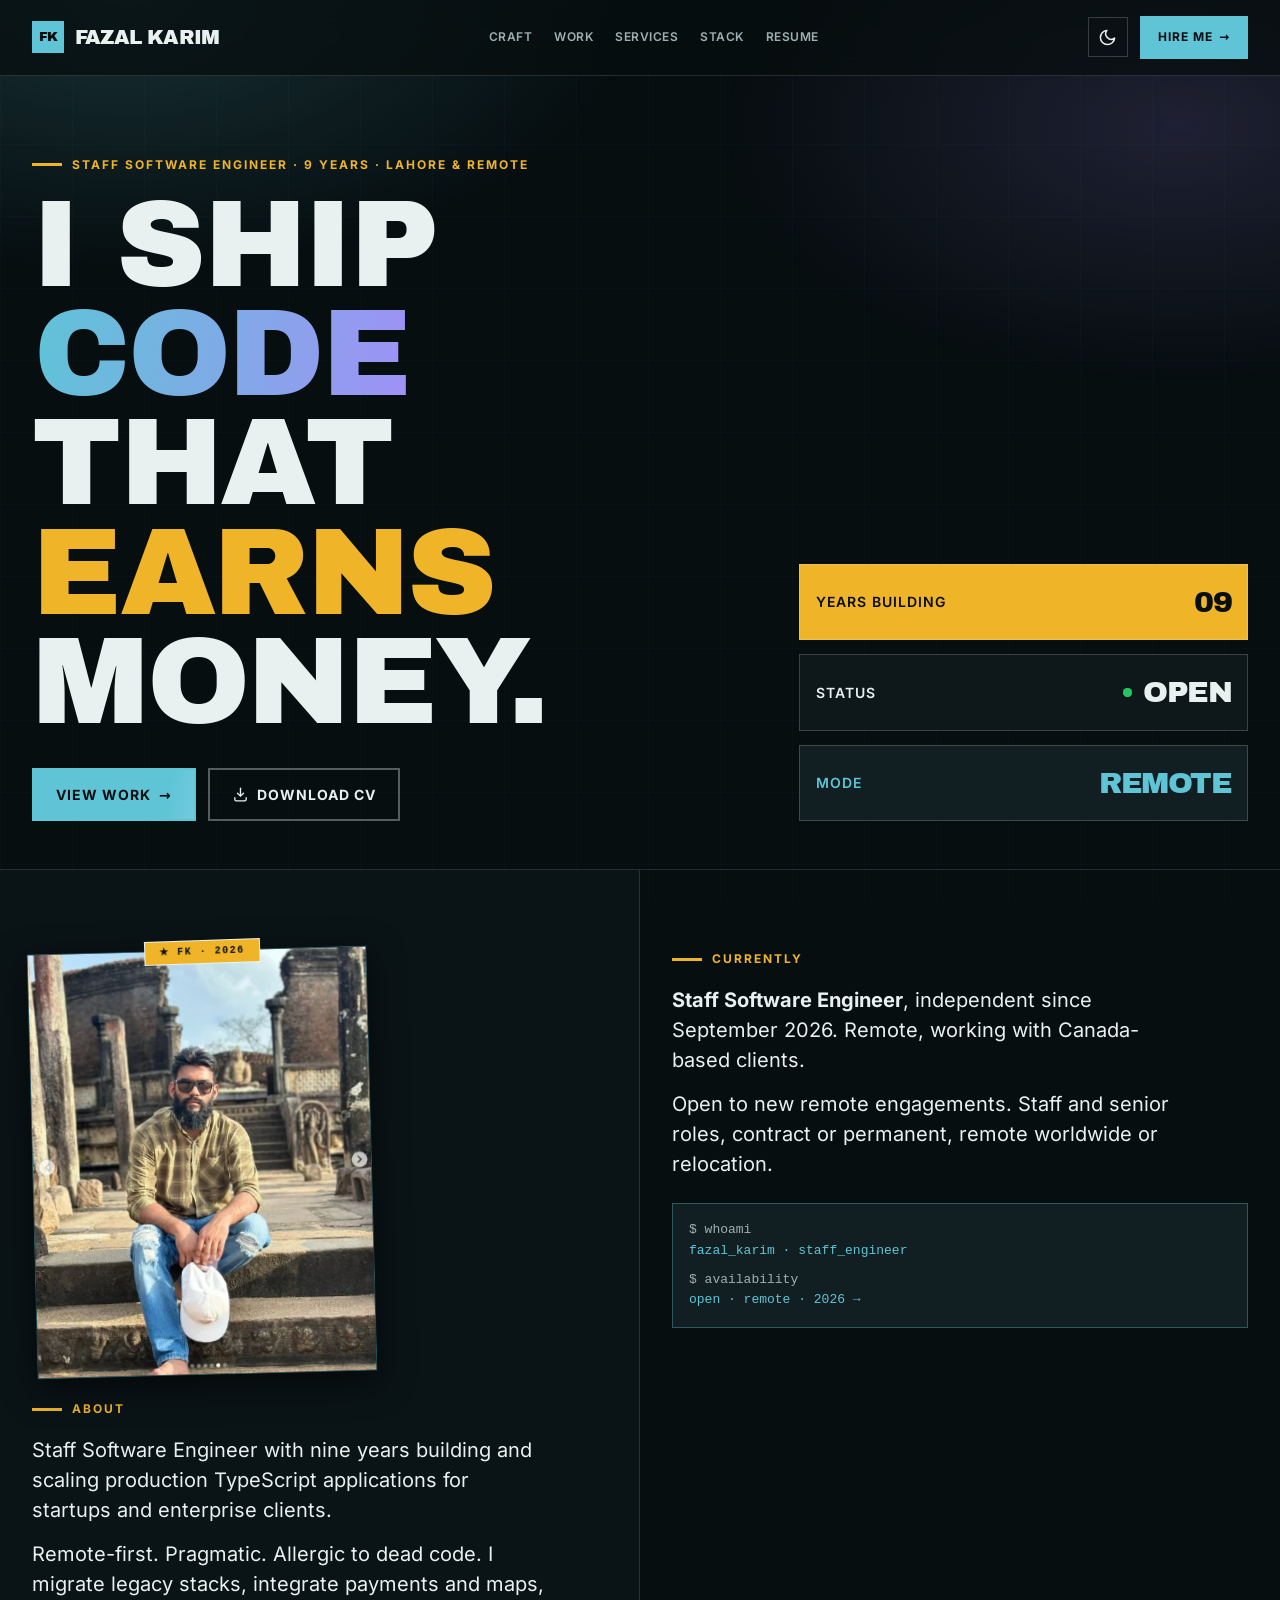
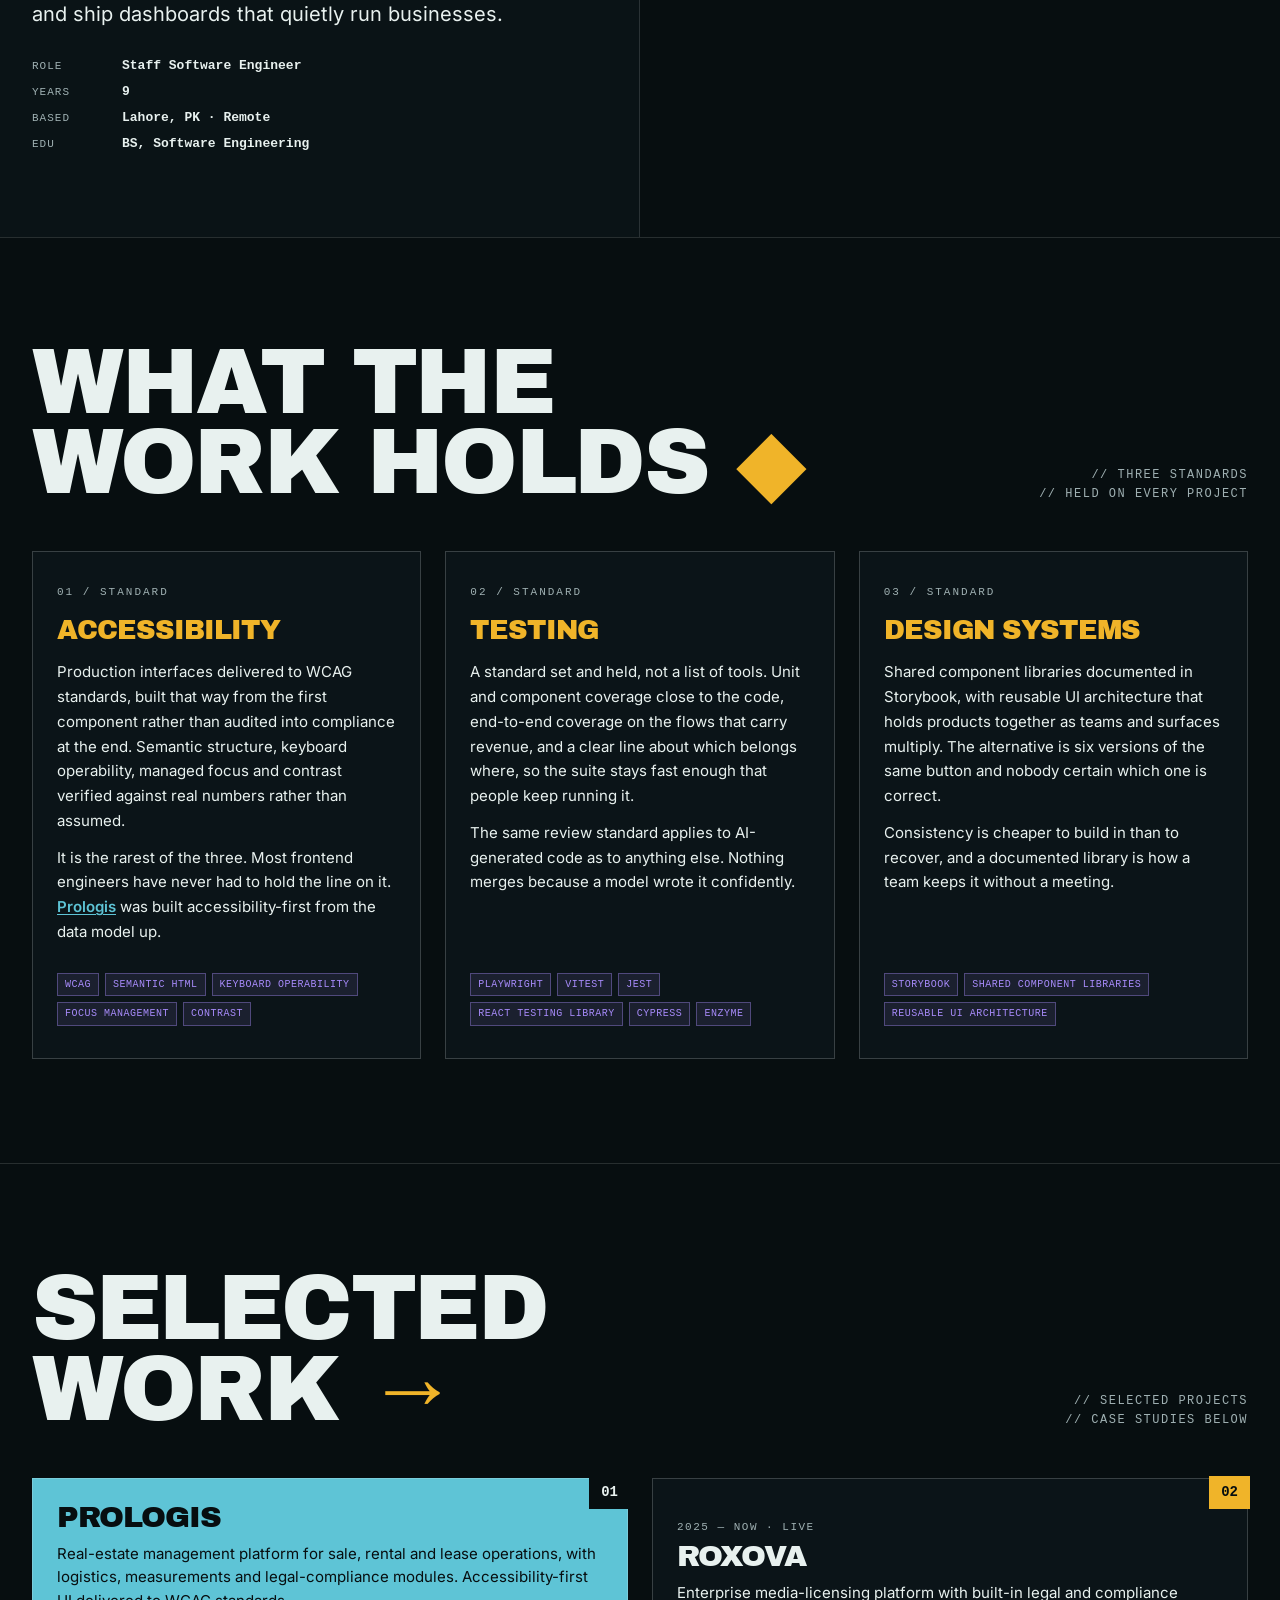
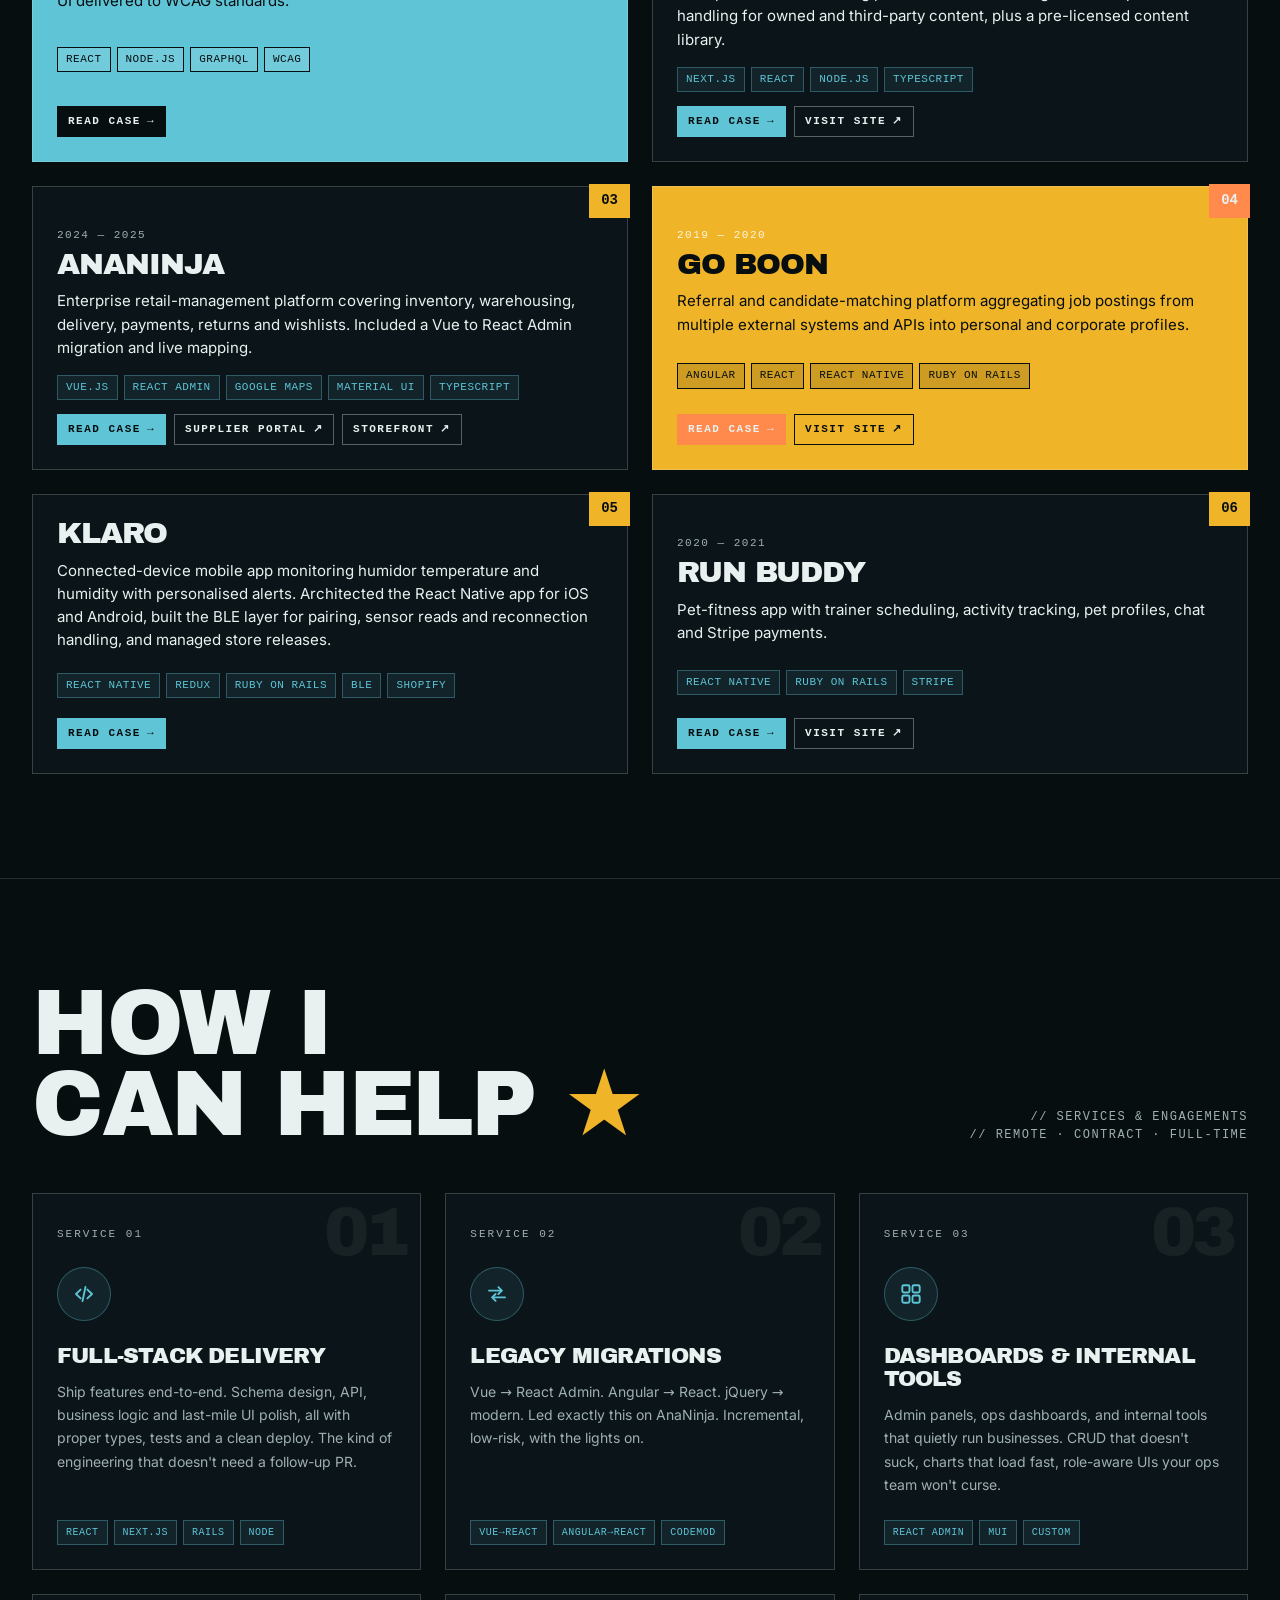
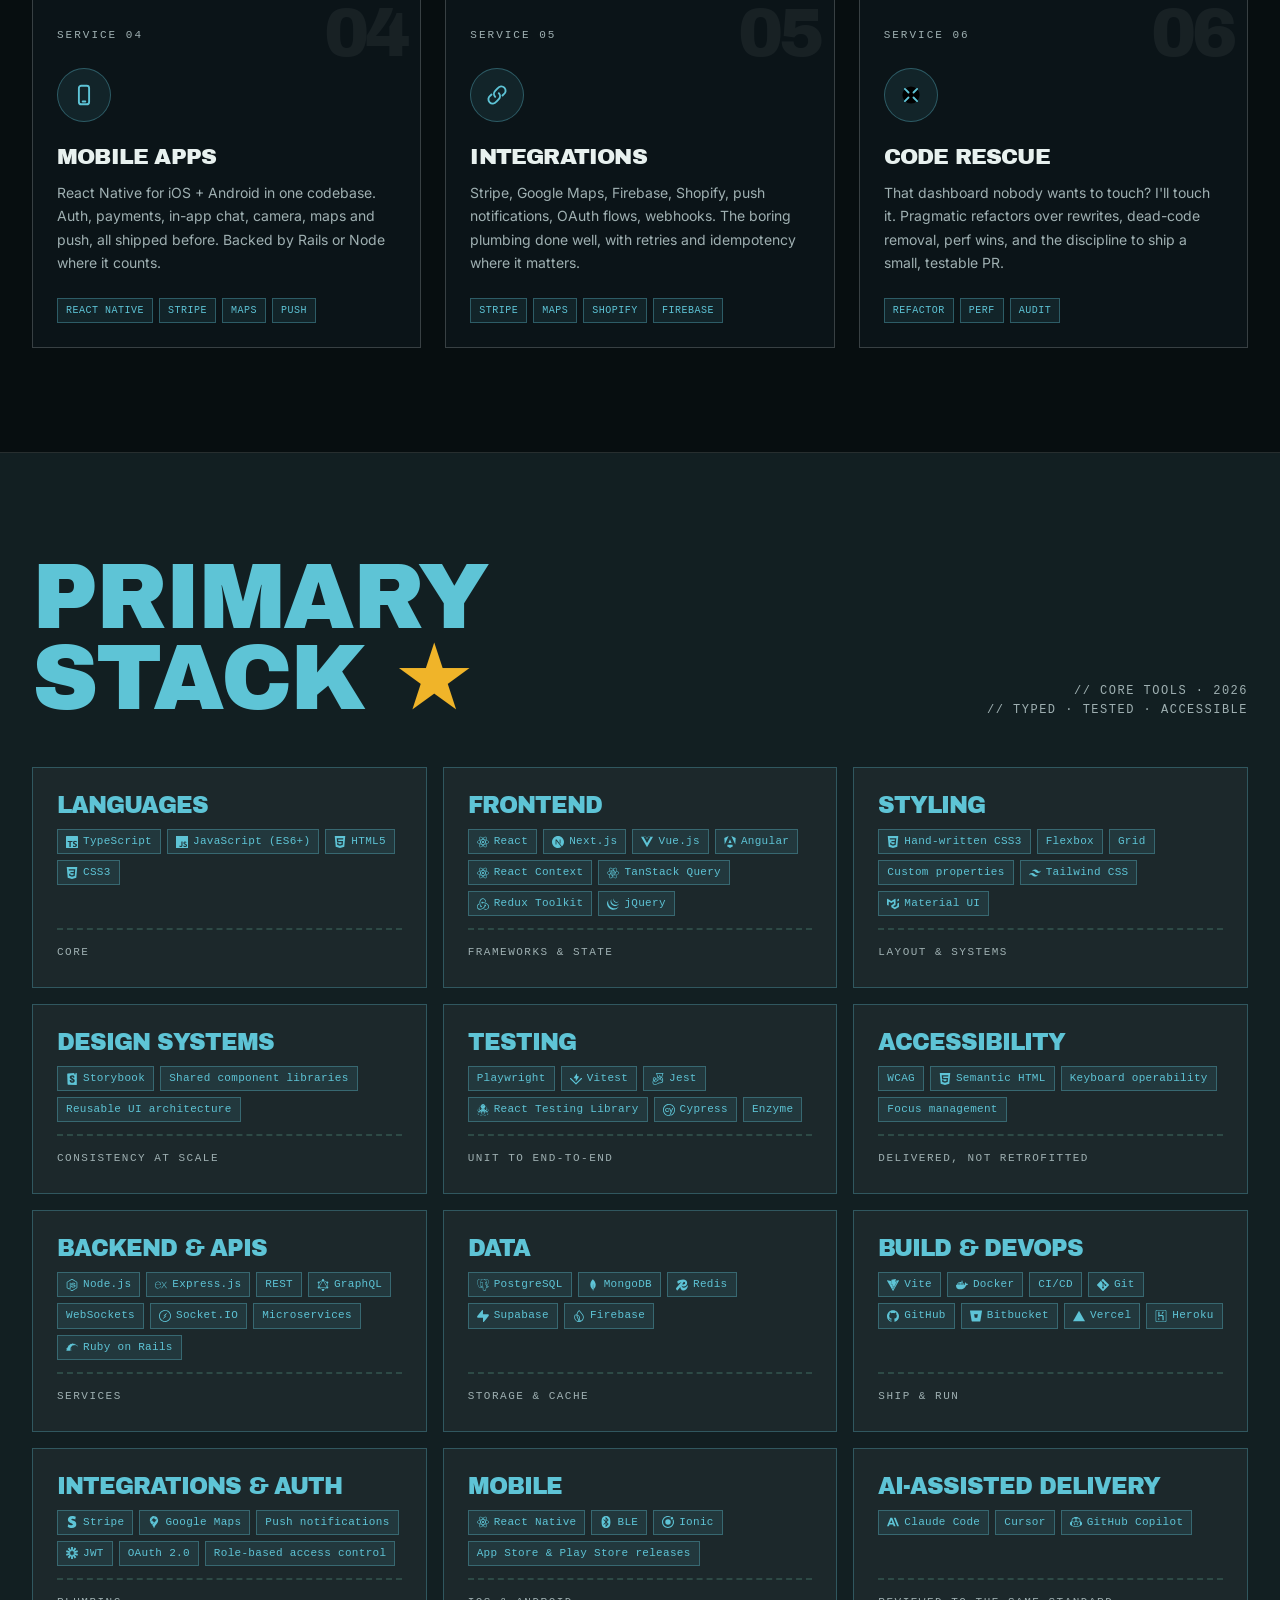
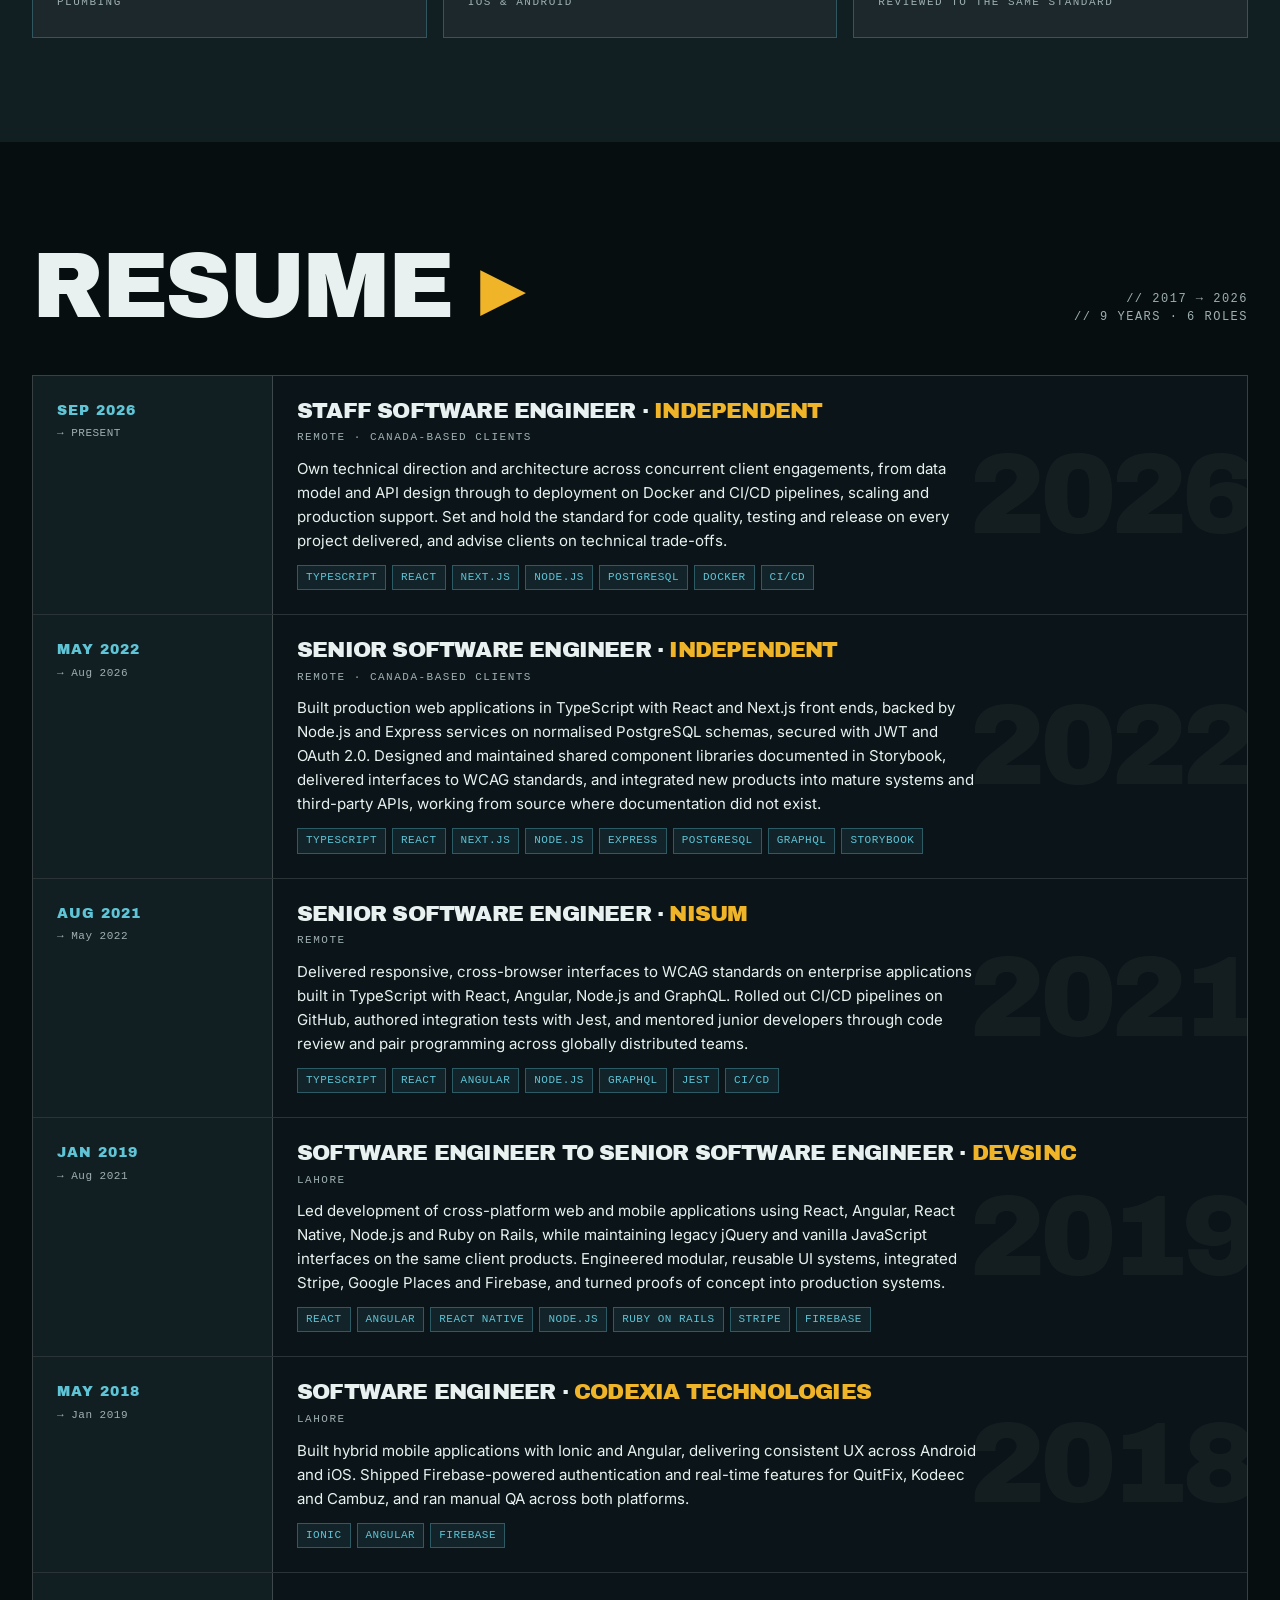
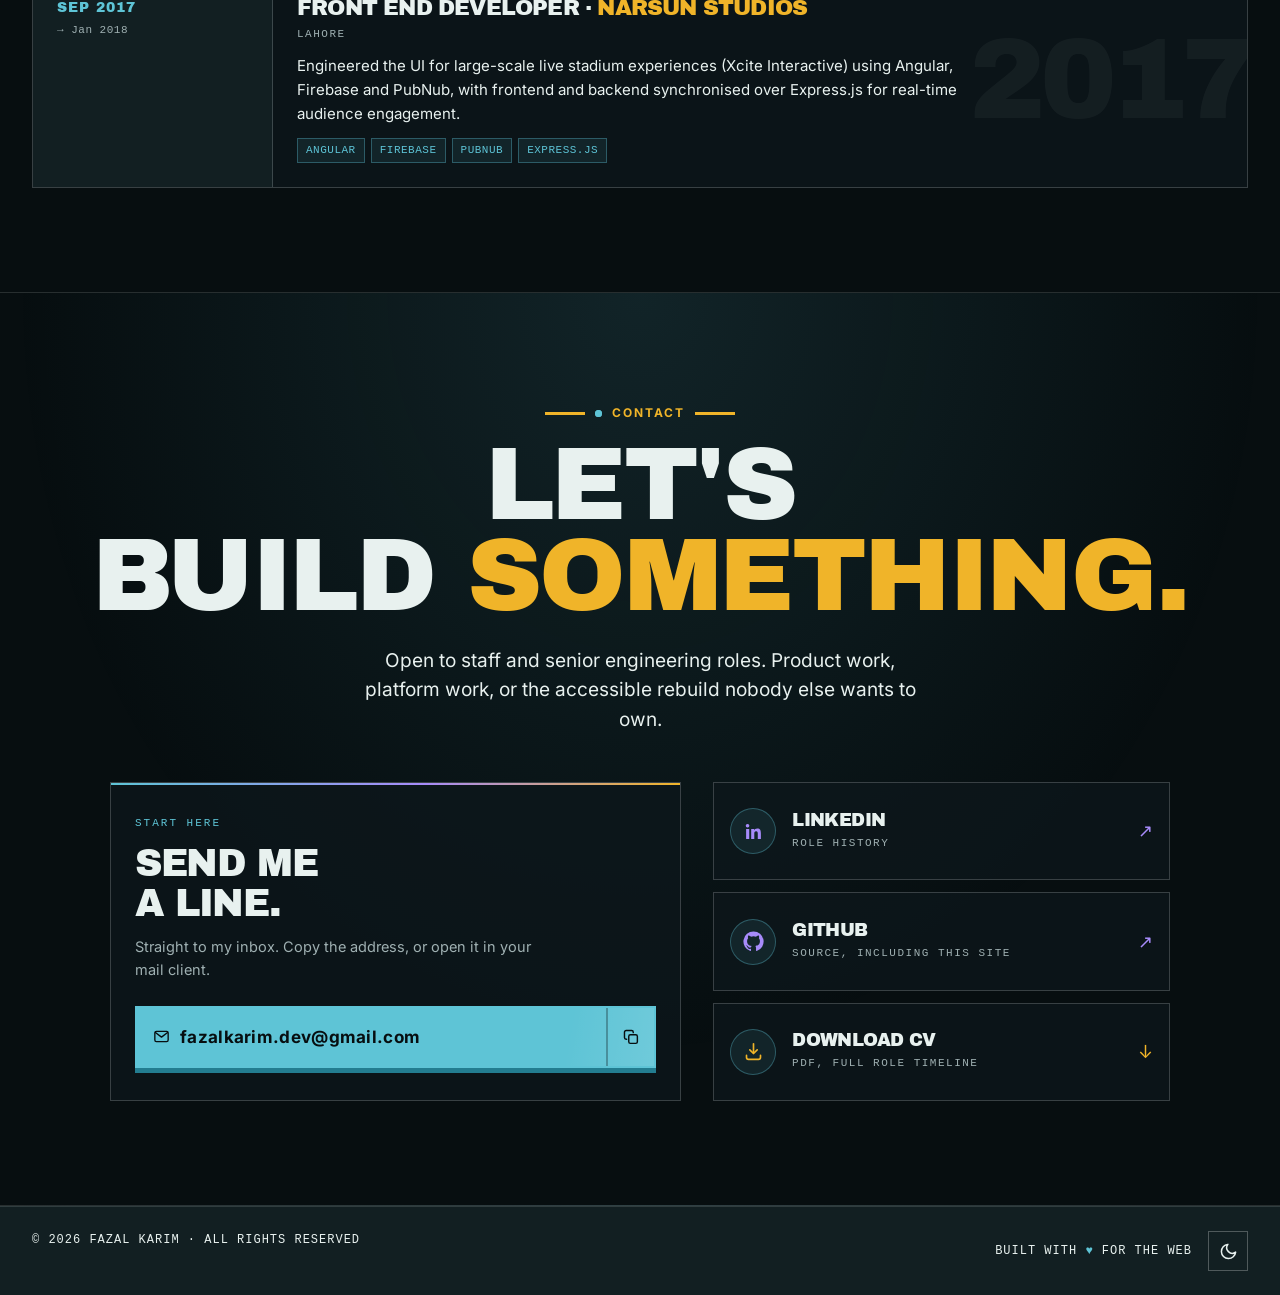
==== commit f4489a98: "Primary Stack: brand marks on the technology chips 46 of the 65 chips now carry their project's logo" ====
--- a/index.html
+++ b/index.html
@@ -323,62 +323,62 @@
   <div class="stack-features stagger reveal">
     <div class="item">
       <div class="name">Languages</div>
-      <div class="list"><span>TypeScript</span><span>JavaScript (ES6+)</span><span>HTML5</span><span>CSS3</span></div>
+      <div class="list"><span><svg class="ti" aria-hidden="true" focusable="false"><use href="assets/img/stack-icons.svg#ti-typescript"/></svg>TypeScript</span><span><svg class="ti" aria-hidden="true" focusable="false"><use href="assets/img/stack-icons.svg#ti-javascript"/></svg>JavaScript (ES6+)</span><span><svg class="ti" aria-hidden="true" focusable="false"><use href="assets/img/stack-icons.svg#ti-html5"/></svg>HTML5</span><span><svg class="ti" aria-hidden="true" focusable="false"><use href="assets/img/stack-icons.svg#ti-css3"/></svg>CSS3</span></div>
       <div class="lab">Core</div>
     </div>
     <div class="item">
       <div class="name">Frontend</div>
-      <div class="list"><span>React</span><span>Next.js</span><span>Vue.js</span><span>Angular</span><span>React Context</span><span>TanStack Query</span><span>Redux Toolkit</span><span>jQuery</span></div>
+      <div class="list"><span><svg class="ti" aria-hidden="true" focusable="false"><use href="assets/img/stack-icons.svg#ti-react"/></svg>React</span><span><svg class="ti" aria-hidden="true" focusable="false"><use href="assets/img/stack-icons.svg#ti-nextdotjs"/></svg>Next.js</span><span><svg class="ti" aria-hidden="true" focusable="false"><use href="assets/img/stack-icons.svg#ti-vuedotjs"/></svg>Vue.js</span><span><svg class="ti" aria-hidden="true" focusable="false"><use href="assets/img/stack-icons.svg#ti-angular"/></svg>Angular</span><span><svg class="ti" aria-hidden="true" focusable="false"><use href="assets/img/stack-icons.svg#ti-react"/></svg>React Context</span><span><svg class="ti" aria-hidden="true" focusable="false"><use href="assets/img/stack-icons.svg#ti-reactquery"/></svg>TanStack Query</span><span><svg class="ti" aria-hidden="true" focusable="false"><use href="assets/img/stack-icons.svg#ti-redux"/></svg>Redux Toolkit</span><span><svg class="ti" aria-hidden="true" focusable="false"><use href="assets/img/stack-icons.svg#ti-jquery"/></svg>jQuery</span></div>
       <div class="lab">Frameworks &amp; state</div>
     </div>
     <div class="item">
       <div class="name">Styling</div>
-      <div class="list"><span>Hand-written CSS3</span><span>Flexbox</span><span>Grid</span><span>Custom properties</span><span>Tailwind CSS</span><span>Material UI</span></div>
+      <div class="list"><span><svg class="ti" aria-hidden="true" focusable="false"><use href="assets/img/stack-icons.svg#ti-css3"/></svg>Hand-written CSS3</span><span>Flexbox</span><span>Grid</span><span>Custom properties</span><span><svg class="ti" aria-hidden="true" focusable="false"><use href="assets/img/stack-icons.svg#ti-tailwindcss"/></svg>Tailwind CSS</span><span><svg class="ti" aria-hidden="true" focusable="false"><use href="assets/img/stack-icons.svg#ti-mui"/></svg>Material UI</span></div>
       <div class="lab">Layout &amp; systems</div>
     </div>
     <div class="item">
       <div class="name">Design Systems</div>
-      <div class="list"><span>Storybook</span><span>Shared component libraries</span><span>Reusable UI architecture</span></div>
+      <div class="list"><span><svg class="ti" aria-hidden="true" focusable="false"><use href="assets/img/stack-icons.svg#ti-storybook"/></svg>Storybook</span><span>Shared component libraries</span><span>Reusable UI architecture</span></div>
       <div class="lab">Consistency at scale</div>
     </div>
     <div class="item">
       <div class="name">Testing</div>
-      <div class="list"><span>Playwright</span><span>Vitest</span><span>Jest</span><span>React Testing Library</span><span>Cypress</span><span>Enzyme</span></div>
+      <div class="list"><span>Playwright</span><span><svg class="ti" aria-hidden="true" focusable="false"><use href="assets/img/stack-icons.svg#ti-vitest"/></svg>Vitest</span><span><svg class="ti" aria-hidden="true" focusable="false"><use href="assets/img/stack-icons.svg#ti-jest"/></svg>Jest</span><span><svg class="ti" aria-hidden="true" focusable="false"><use href="assets/img/stack-icons.svg#ti-testinglibrary"/></svg>React Testing Library</span><span><svg class="ti" aria-hidden="true" focusable="false"><use href="assets/img/stack-icons.svg#ti-cypress"/></svg>Cypress</span><span>Enzyme</span></div>
       <div class="lab">Unit to end-to-end</div>
     </div>
     <div class="item">
       <div class="name">Accessibility</div>
-      <div class="list"><span>WCAG</span><span>Semantic HTML</span><span>Keyboard operability</span><span>Focus management</span></div>
+      <div class="list"><span>WCAG</span><span><svg class="ti" aria-hidden="true" focusable="false"><use href="assets/img/stack-icons.svg#ti-html5"/></svg>Semantic HTML</span><span>Keyboard operability</span><span>Focus management</span></div>
       <div class="lab">Delivered, not retrofitted</div>
     </div>
     <div class="item">
       <div class="name">Backend &amp; APIs</div>
-      <div class="list"><span>Node.js</span><span>Express.js</span><span>REST</span><span>GraphQL</span><span>WebSockets</span><span>Socket.IO</span><span>Microservices</span><span>Ruby on Rails</span></div>
+      <div class="list"><span><svg class="ti" aria-hidden="true" focusable="false"><use href="assets/img/stack-icons.svg#ti-nodedotjs"/></svg>Node.js</span><span><svg class="ti" aria-hidden="true" focusable="false"><use href="assets/img/stack-icons.svg#ti-express"/></svg>Express.js</span><span>REST</span><span><svg class="ti" aria-hidden="true" focusable="false"><use href="assets/img/stack-icons.svg#ti-graphql"/></svg>GraphQL</span><span>WebSockets</span><span><svg class="ti" aria-hidden="true" focusable="false"><use href="assets/img/stack-icons.svg#ti-socketdotio"/></svg>Socket.IO</span><span>Microservices</span><span><svg class="ti" aria-hidden="true" focusable="false"><use href="assets/img/stack-icons.svg#ti-rubyonrails"/></svg>Ruby on Rails</span></div>
       <div class="lab">Services</div>
     </div>
     <div class="item">
       <div class="name">Data</div>
-      <div class="list"><span>PostgreSQL</span><span>MongoDB</span><span>Redis</span><span>Supabase</span><span>Firebase</span></div>
+      <div class="list"><span><svg class="ti" aria-hidden="true" focusable="false"><use href="assets/img/stack-icons.svg#ti-postgresql"/></svg>PostgreSQL</span><span><svg class="ti" aria-hidden="true" focusable="false"><use href="assets/img/stack-icons.svg#ti-mongodb"/></svg>MongoDB</span><span><svg class="ti" aria-hidden="true" focusable="false"><use href="assets/img/stack-icons.svg#ti-redis"/></svg>Redis</span><span><svg class="ti" aria-hidden="true" focusable="false"><use href="assets/img/stack-icons.svg#ti-supabase"/></svg>Supabase</span><span><svg class="ti" aria-hidden="true" focusable="false"><use href="assets/img/stack-icons.svg#ti-firebase"/></svg>Firebase</span></div>
       <div class="lab">Storage &amp; cache</div>
     </div>
     <div class="item">
       <div class="name">Build &amp; DevOps</div>
-      <div class="list"><span>Vite</span><span>Docker</span><span>CI/CD</span><span>Git</span><span>GitHub</span><span>Bitbucket</span><span>Vercel</span><span>Heroku</span></div>
+      <div class="list"><span><svg class="ti" aria-hidden="true" focusable="false"><use href="assets/img/stack-icons.svg#ti-vite"/></svg>Vite</span><span><svg class="ti" aria-hidden="true" focusable="false"><use href="assets/img/stack-icons.svg#ti-docker"/></svg>Docker</span><span>CI/CD</span><span><svg class="ti" aria-hidden="true" focusable="false"><use href="assets/img/stack-icons.svg#ti-git"/></svg>Git</span><span><svg class="ti" aria-hidden="true" focusable="false"><use href="assets/img/stack-icons.svg#ti-github"/></svg>GitHub</span><span><svg class="ti" aria-hidden="true" focusable="false"><use href="assets/img/stack-icons.svg#ti-bitbucket"/></svg>Bitbucket</span><span><svg class="ti" aria-hidden="true" focusable="false"><use href="assets/img/stack-icons.svg#ti-vercel"/></svg>Vercel</span><span><svg class="ti" aria-hidden="true" focusable="false"><use href="assets/img/stack-icons.svg#ti-heroku"/></svg>Heroku</span></div>
       <div class="lab">Ship &amp; run</div>
     </div>
     <div class="item">
       <div class="name">Integrations &amp; Auth</div>
-      <div class="list"><span>Stripe</span><span>Google Maps</span><span>Push notifications</span><span>JWT</span><span>OAuth 2.0</span><span>Role-based access control</span></div>
+      <div class="list"><span><svg class="ti" aria-hidden="true" focusable="false"><use href="assets/img/stack-icons.svg#ti-stripe"/></svg>Stripe</span><span><svg class="ti" aria-hidden="true" focusable="false"><use href="assets/img/stack-icons.svg#ti-googlemaps"/></svg>Google Maps</span><span>Push notifications</span><span><svg class="ti" aria-hidden="true" focusable="false"><use href="assets/img/stack-icons.svg#ti-jsonwebtokens"/></svg>JWT</span><span>OAuth 2.0</span><span>Role-based access control</span></div>
       <div class="lab">Plumbing</div>
     </div>
     <div class="item">
       <div class="name">Mobile</div>
-      <div class="list"><span>React Native</span><span>BLE</span><span>Ionic</span><span>App Store &amp; Play Store releases</span></div>
+      <div class="list"><span><svg class="ti" aria-hidden="true" focusable="false"><use href="assets/img/stack-icons.svg#ti-react"/></svg>React Native</span><span><svg class="ti" aria-hidden="true" focusable="false"><use href="assets/img/stack-icons.svg#ti-bluetooth"/></svg>BLE</span><span><svg class="ti" aria-hidden="true" focusable="false"><use href="assets/img/stack-icons.svg#ti-ionic"/></svg>Ionic</span><span>App Store &amp; Play Store releases</span></div>
       <div class="lab">iOS &amp; Android</div>
     </div>
     <div class="item">
       <div class="name">AI-Assisted Delivery</div>
-      <div class="list"><span>Claude Code</span><span>Cursor</span><span>GitHub Copilot</span></div>
+      <div class="list"><span><svg class="ti" aria-hidden="true" focusable="false"><use href="assets/img/stack-icons.svg#ti-anthropic"/></svg>Claude Code</span><span>Cursor</span><span><svg class="ti" aria-hidden="true" focusable="false"><use href="assets/img/stack-icons.svg#ti-githubcopilot"/></svg>GitHub Copilot</span></div>
       <div class="lab">Reviewed to the same standard</div>
     </div>
   </div>
--- a/assets/css/home.css
+++ b/assets/css/home.css
@@ -107,7 +107,22 @@
 .stack-features .item .name{font-family:var(--font-display);font-weight:400;font-size:23px;letter-spacing:-1px;color:var(--panel-accent);line-height:1;text-transform:uppercase}
 .stack-features .item .lab{font-family:var(--font-mono);font-size:11px;letter-spacing:1.5px;text-transform:uppercase;color:var(--panel-dim);margin-top:auto;padding-top:14px;border-top:2px dashed #2d4a46;font-weight:500}
 .stack-features .item .list{display:flex;flex-wrap:wrap;gap:6px}
-.stack-features .item .list span{font-family:var(--font-mono);font-size:11px;background:rgba(94,196,214,.1);border:1px solid rgba(94,196,214,.34);color:var(--panel-accent);padding:3px var(--s2);letter-spacing:.3px;font-weight:500}
+.stack-features .item .list span{display:inline-flex;align-items:center;gap:5px;
+  font-family:var(--font-mono);font-size:11px;background:rgba(94,196,214,.1);
+  border:1px solid rgba(94,196,214,.34);color:var(--panel-accent);padding:3px var(--s2);
+  letter-spacing:.3px;font-weight:500}
+
+/* Brand marks, drawn in currentColor rather than their own brand colours.
+   Several of these are near-black by brand (Next.js, Express, GitHub) and
+   would disappear against this panel; the rest would turn one dense grid
+   of chips into a colour chart. Monochrome also means they inherit the
+   chip's contrast, which is already measured.
+   Not every chip gets one: WCAG, REST, Flexbox and the other concepts are
+   not products and have no mark, so they stay text-only. */
+.stack-features .item .list .ti{width:12px;height:12px;flex:0 0 auto;fill:currentColor}
+/* the sprite must stay in the layout for <use> to resolve in every
+   browser, so it is collapsed rather than display:none */
+.ti-sprite{position:absolute;width:0;height:0;overflow:hidden}
 
 /* ---------- experience ---------- */
 .exp{display:flex;flex-direction:column;border:1px solid var(--border);background:var(--surface)}
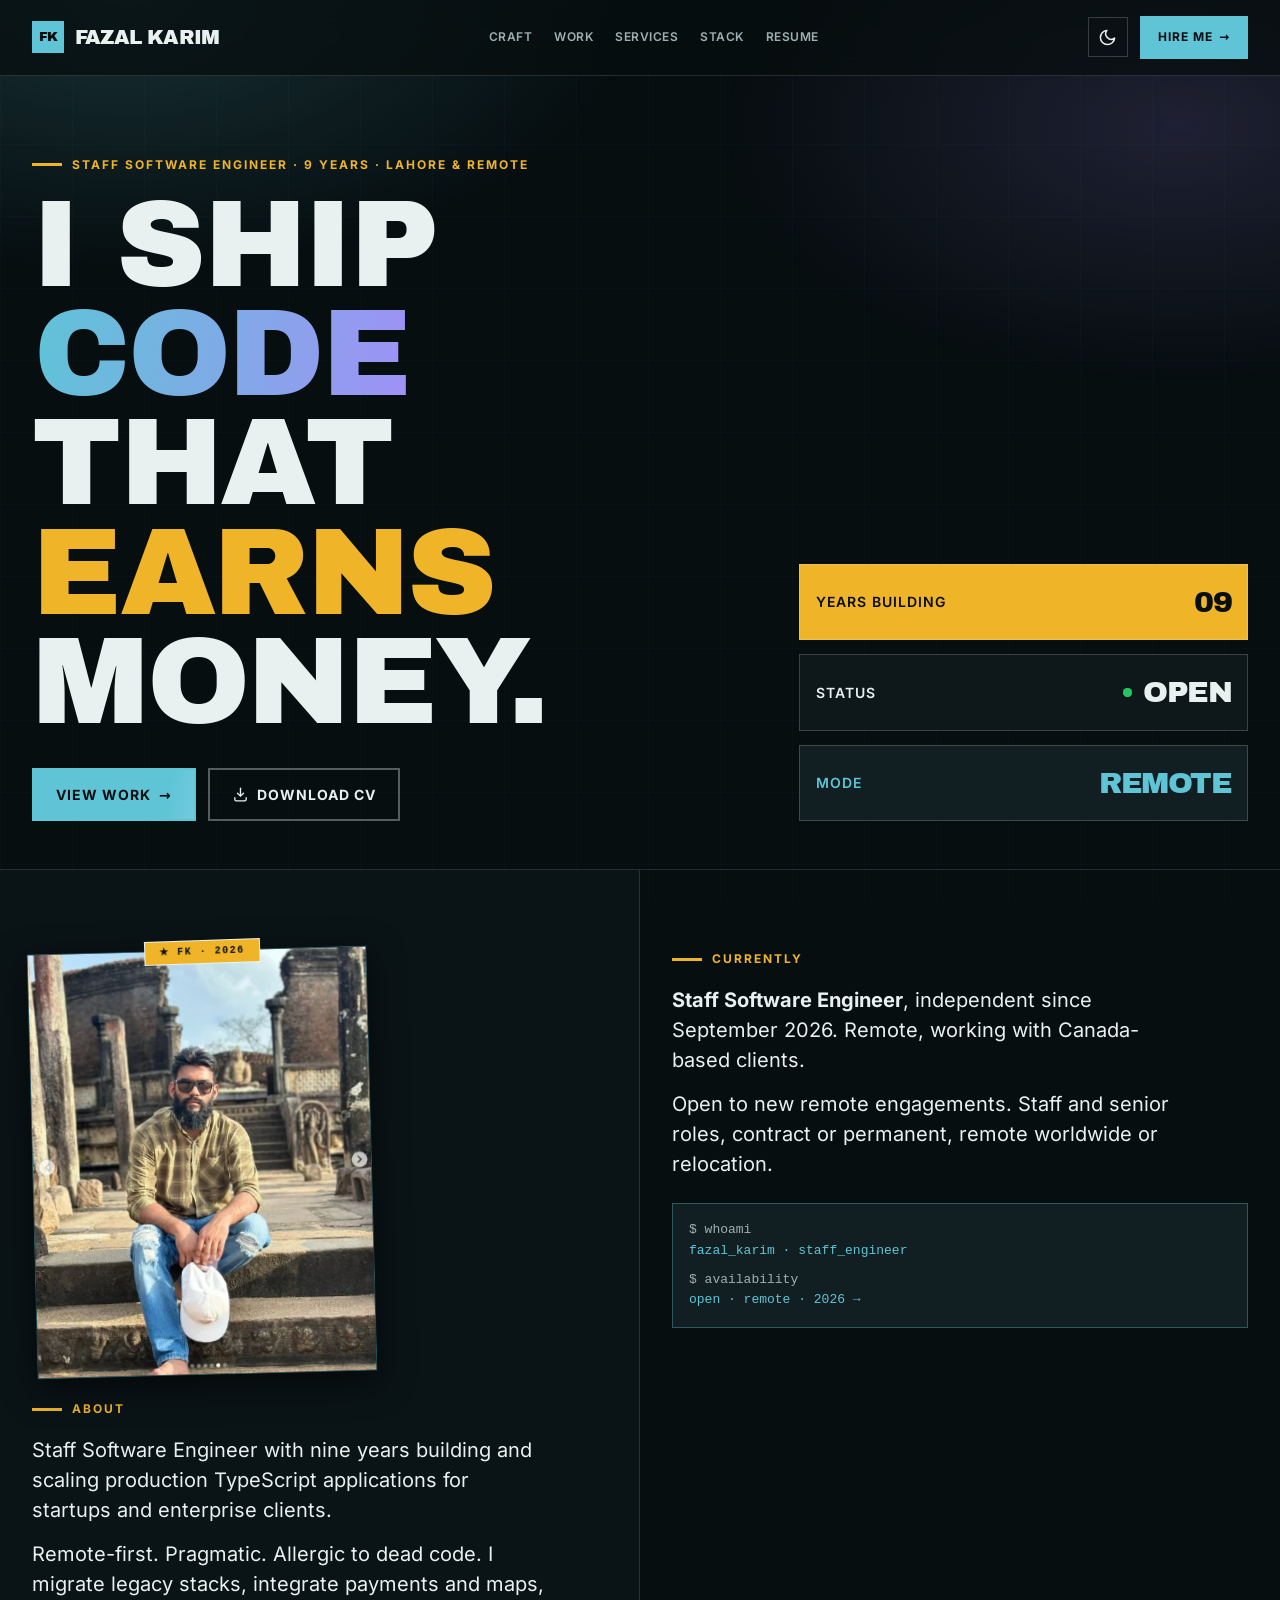
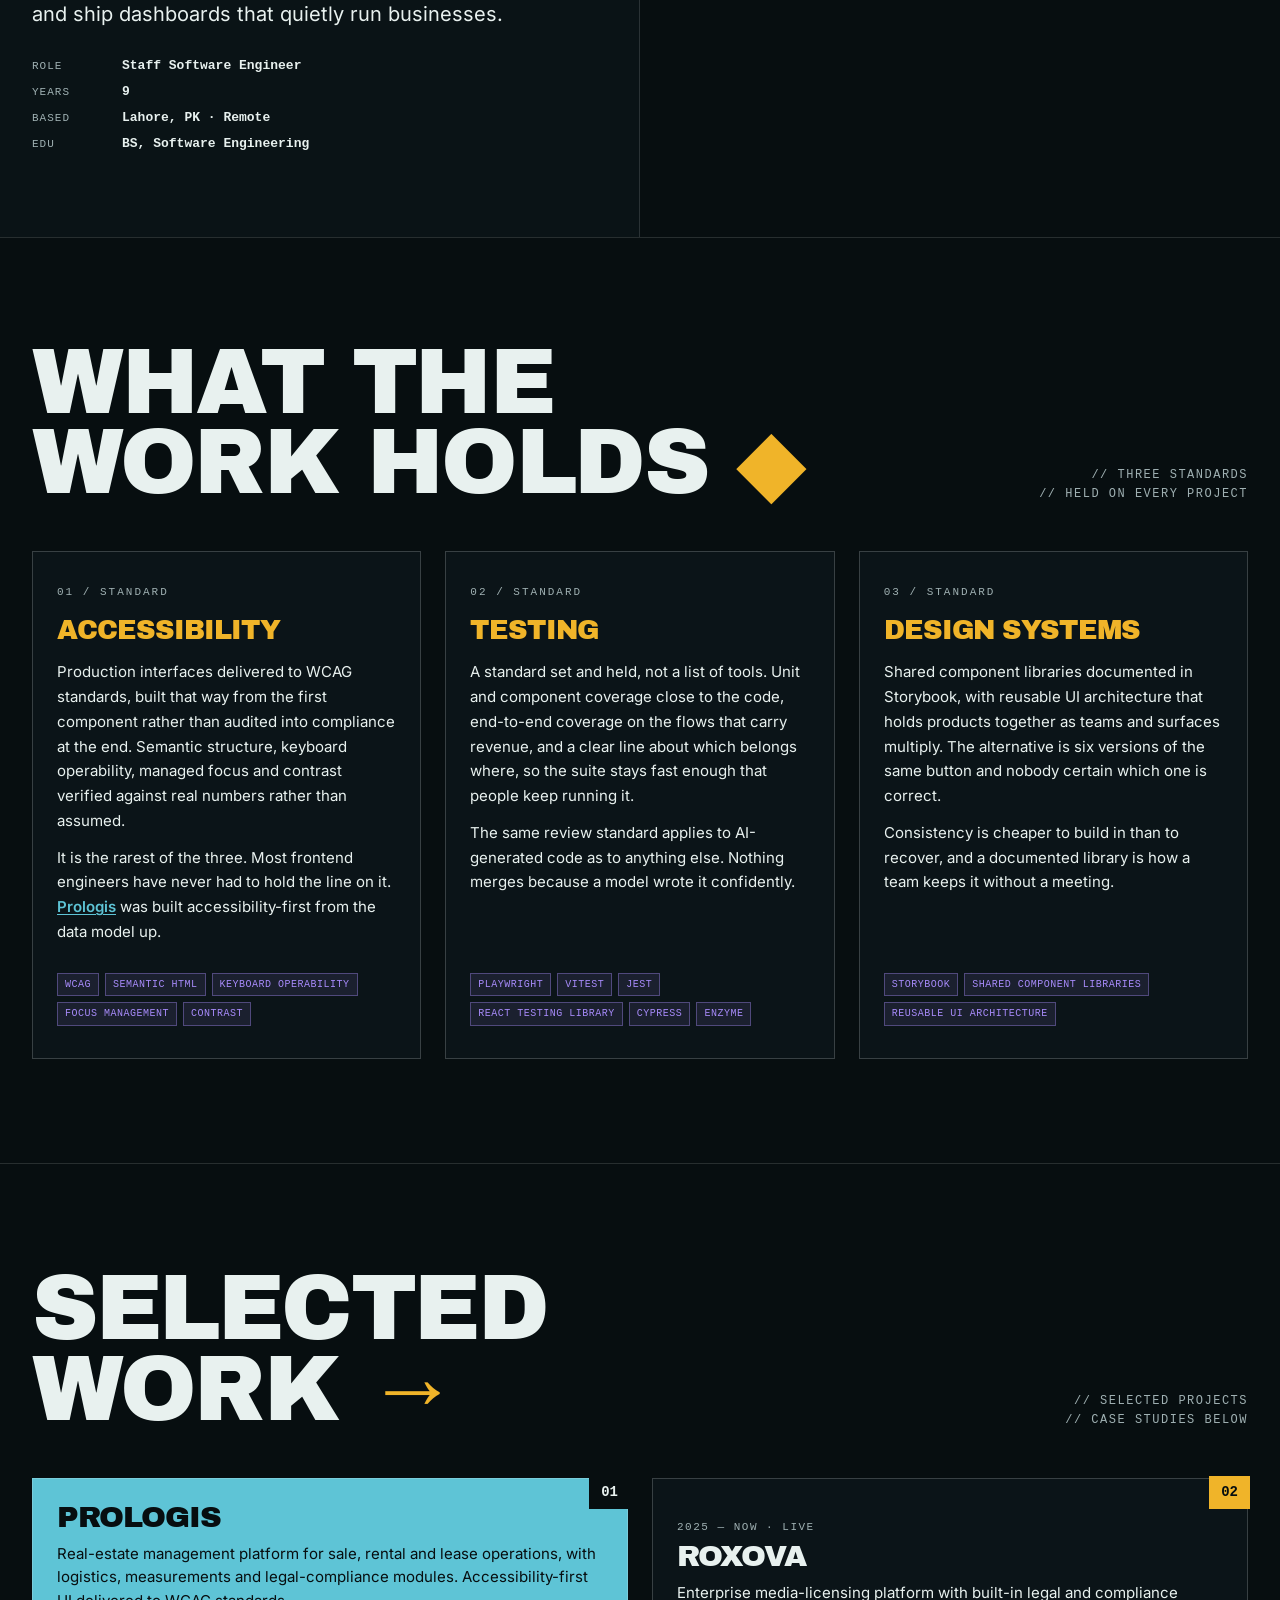
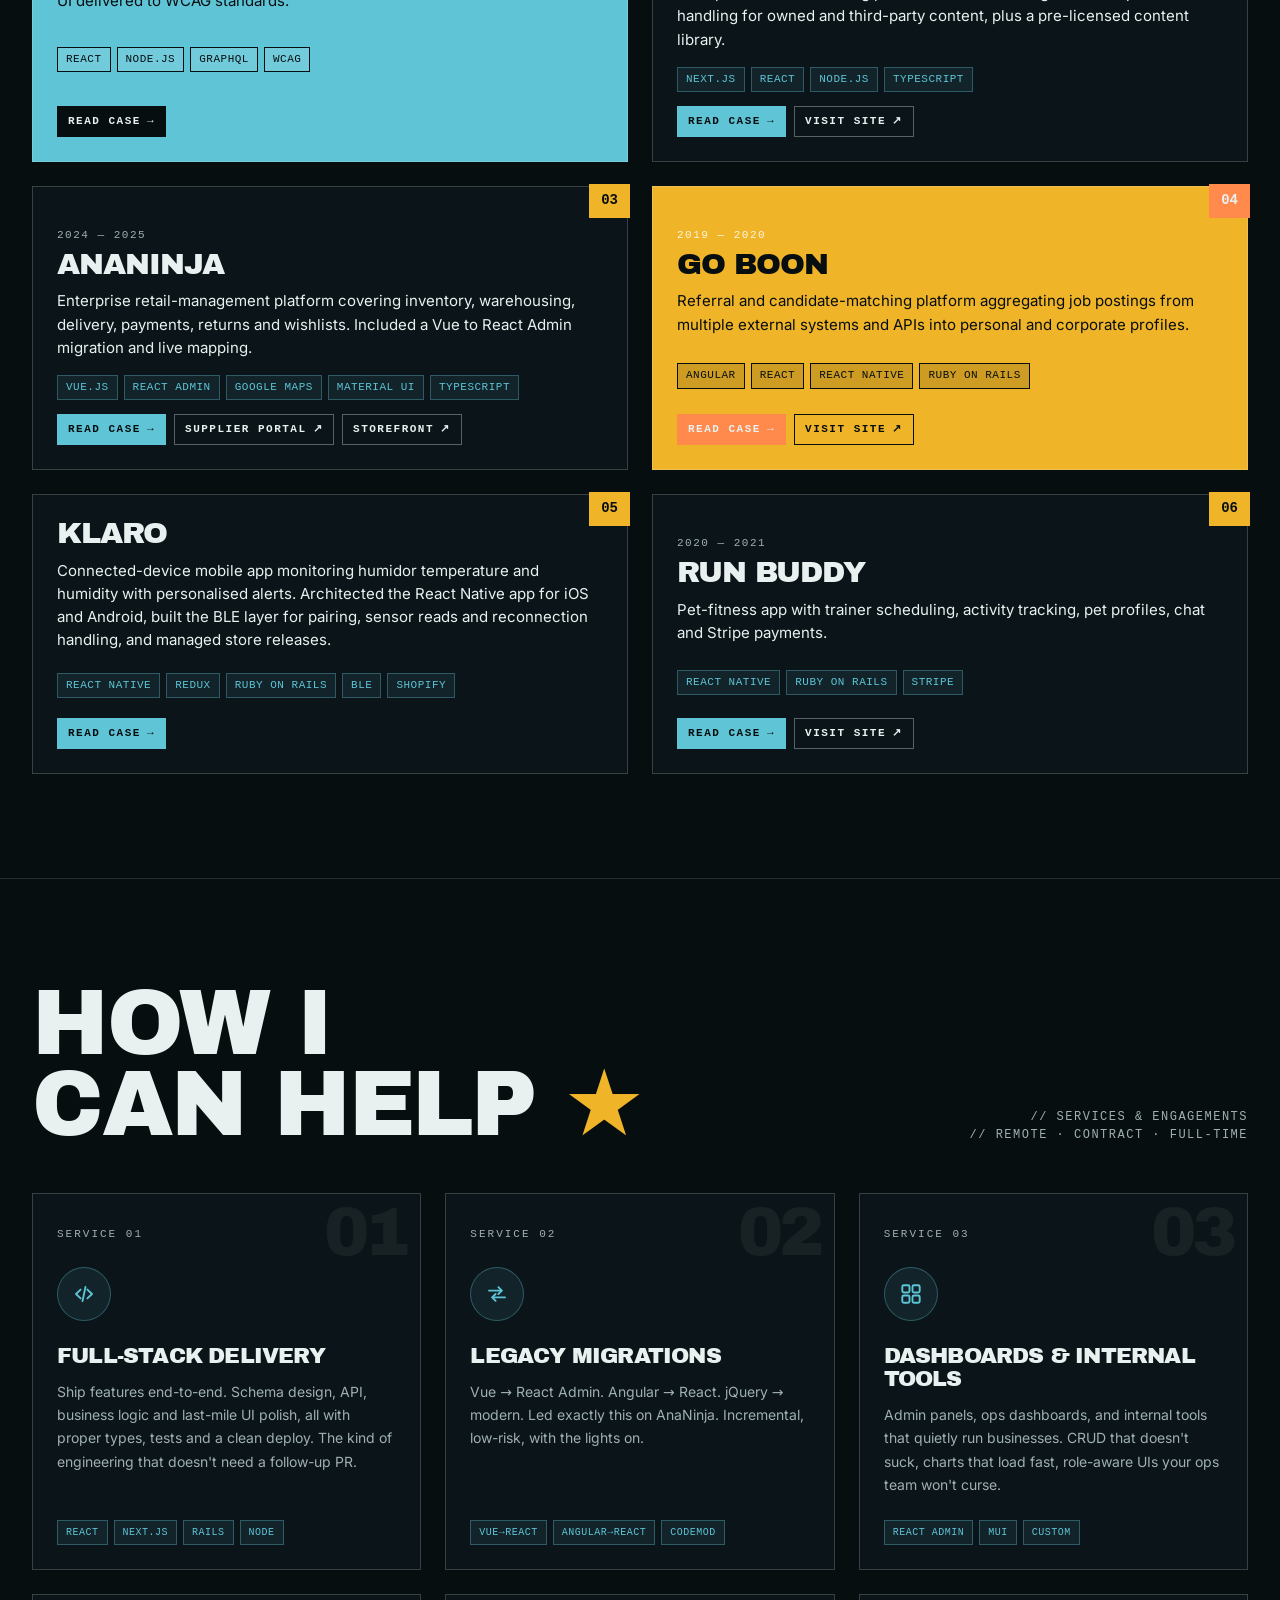
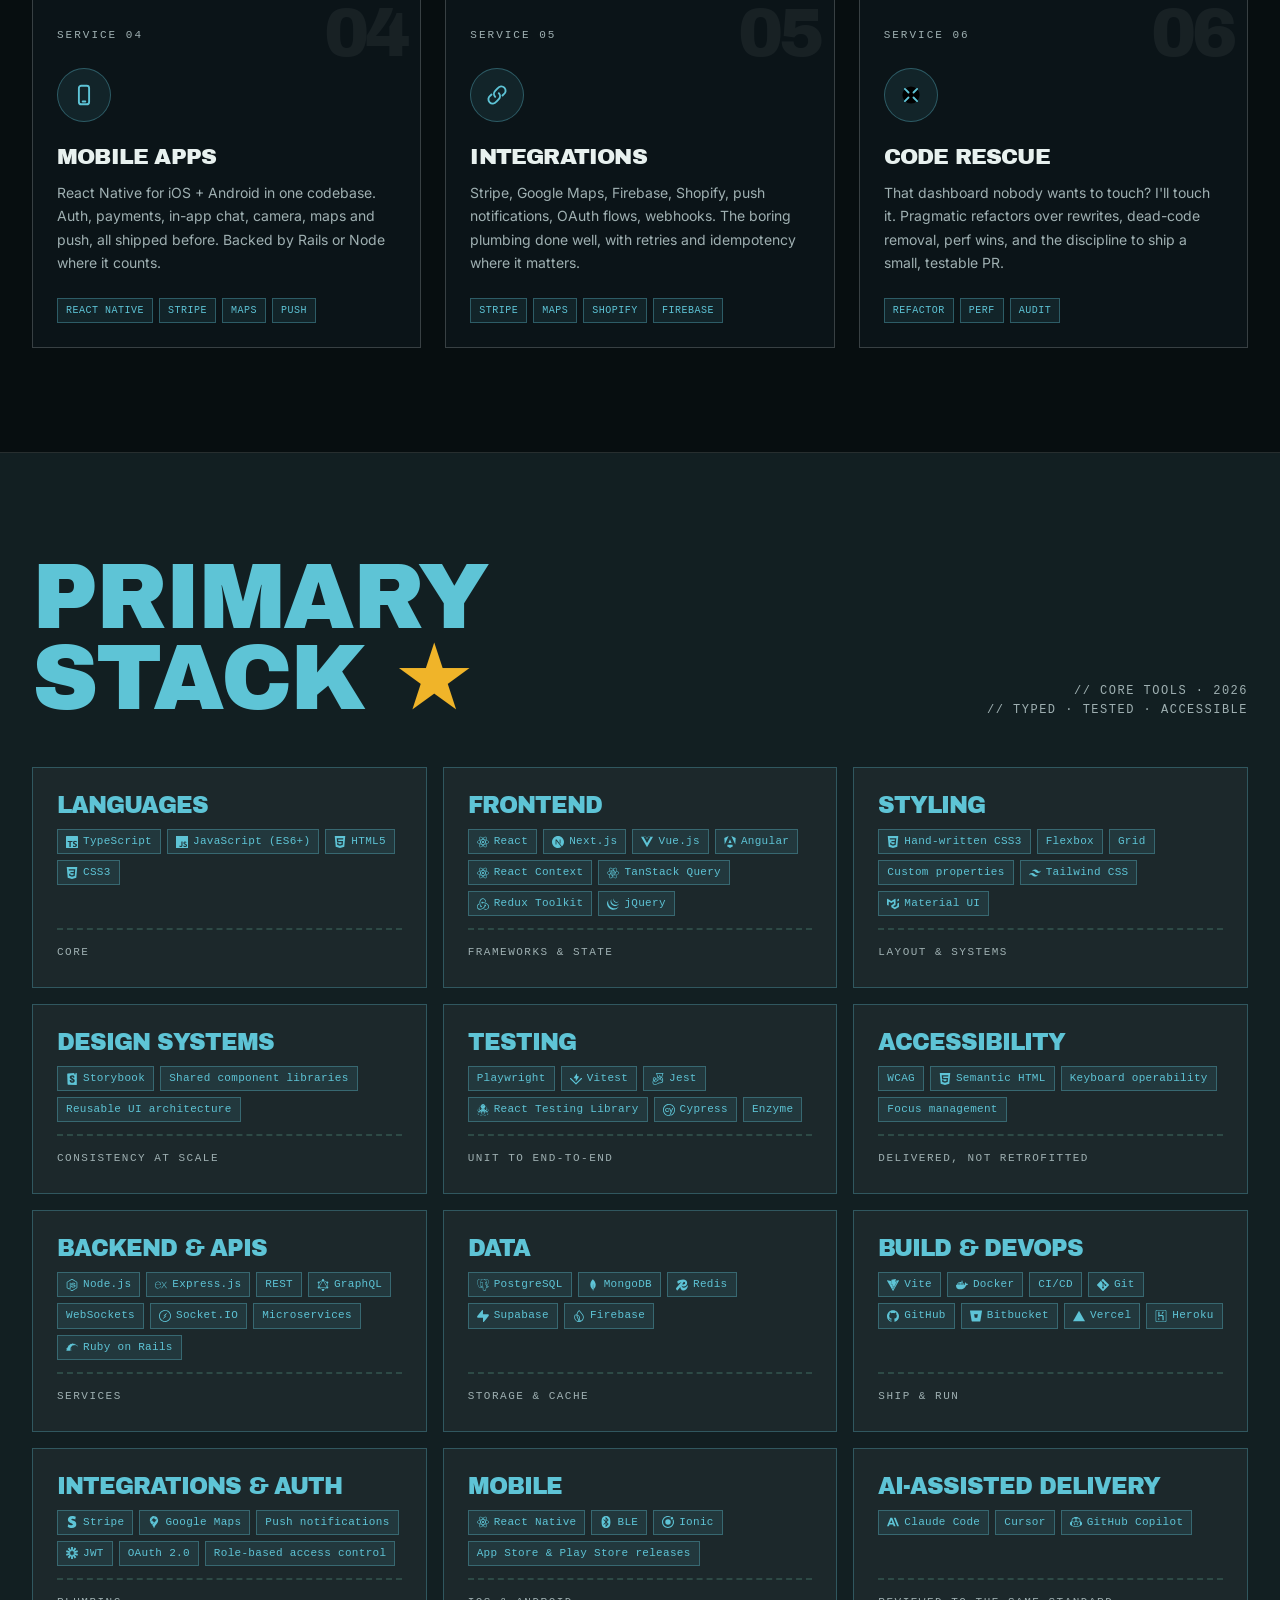
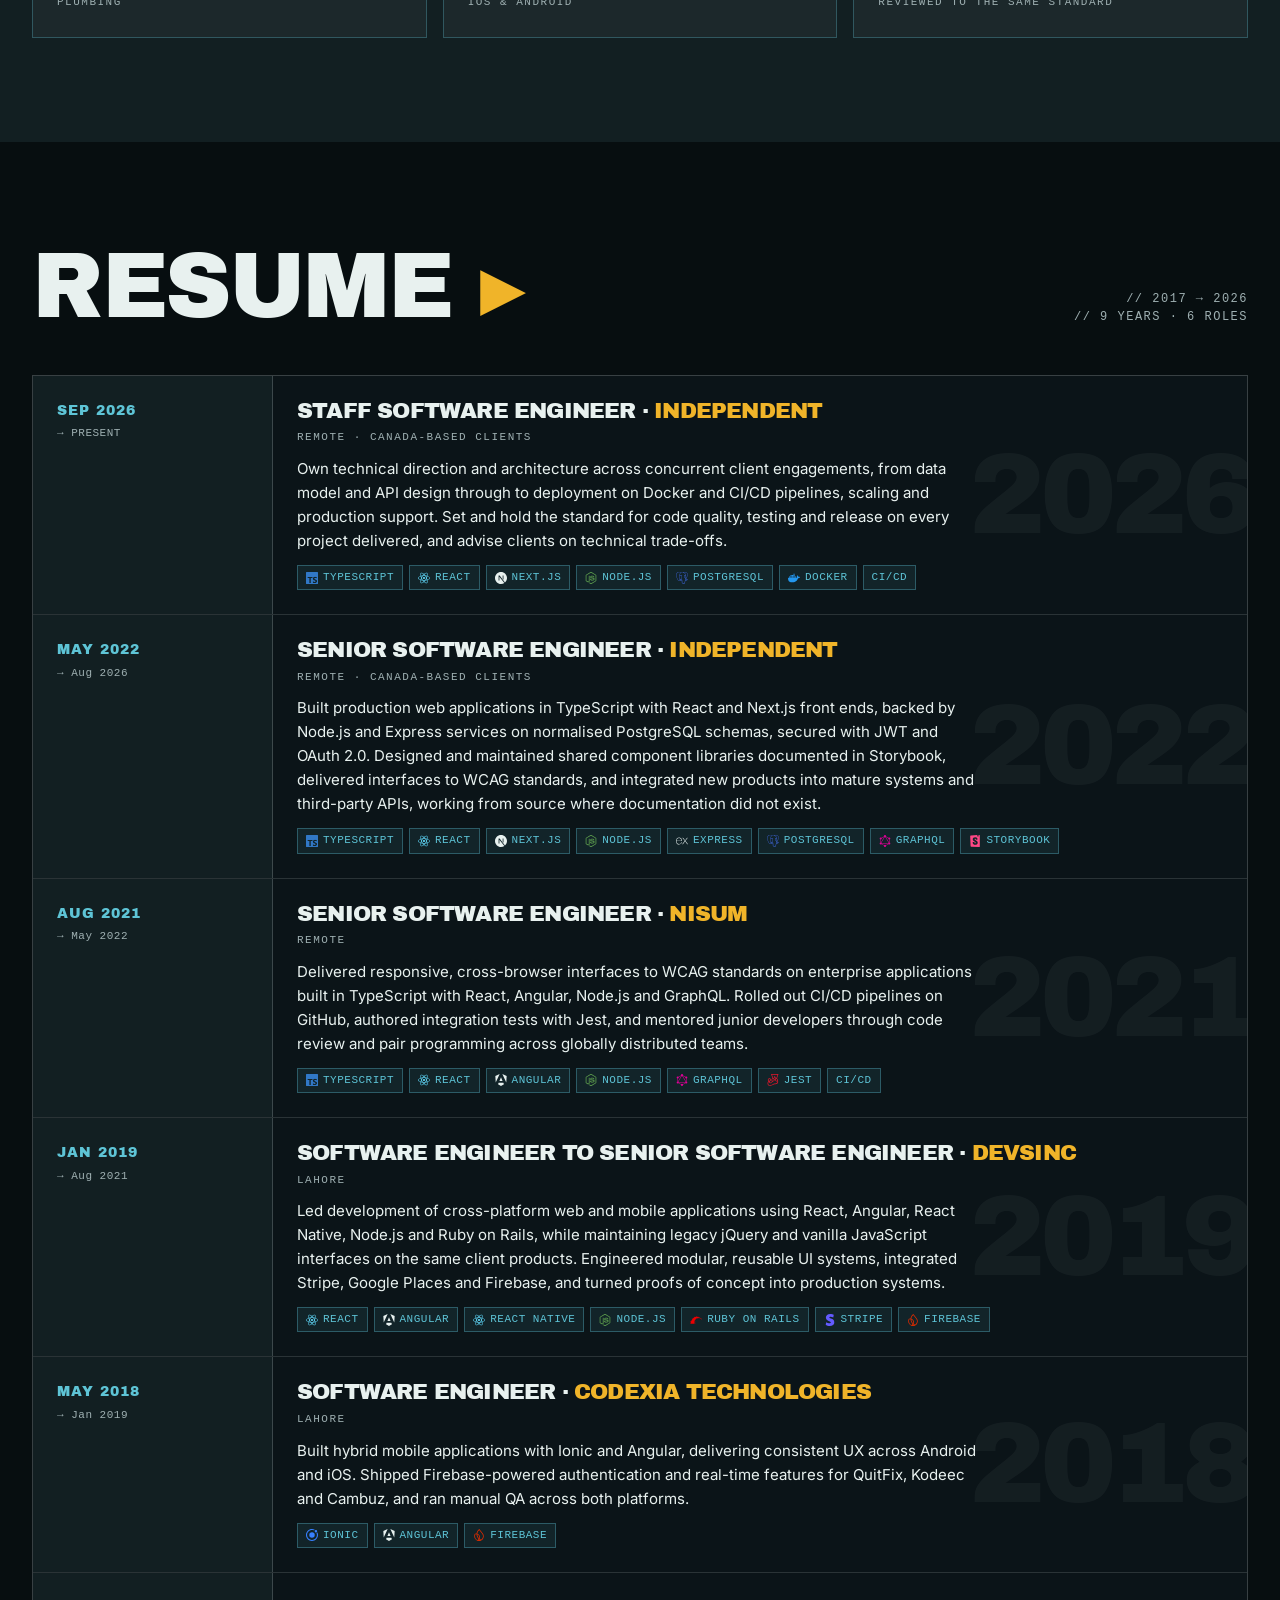
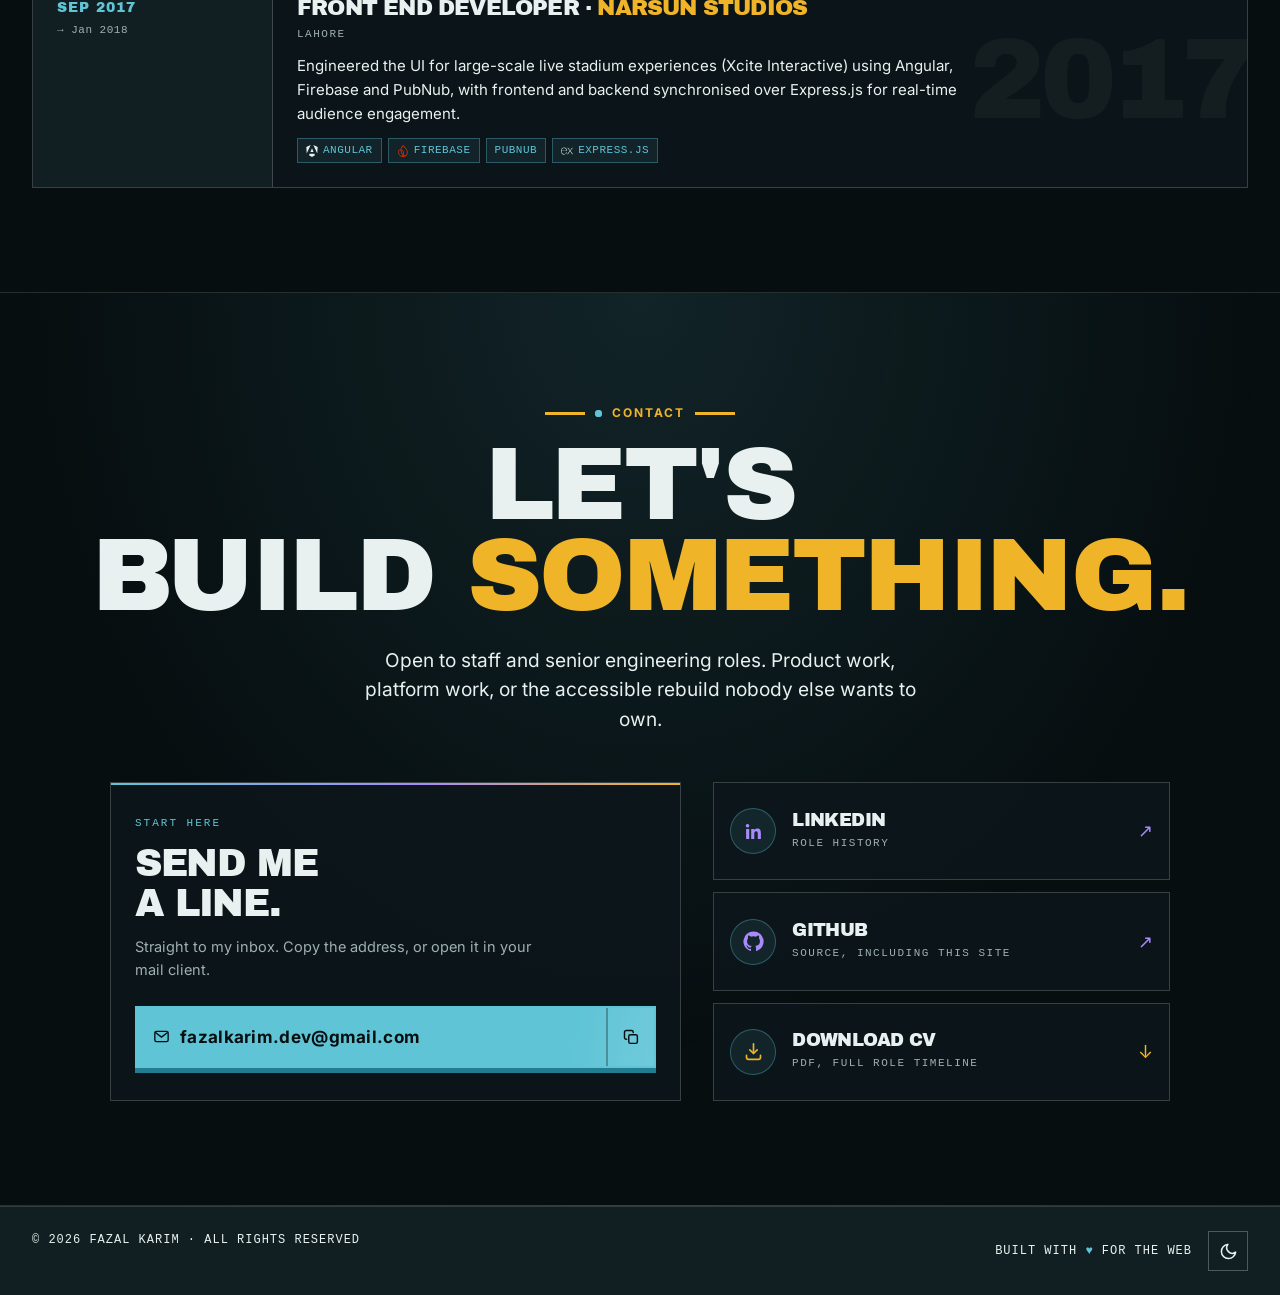
==== commit 669cf449: "Resume: brand marks in their own colours on the role chips 33 chips across the six roles now carry t" ====
--- a/index.html
+++ b/index.html
@@ -397,7 +397,7 @@
         <h3>Staff Software Engineer &middot; <span class="co">Independent</span></h3>
         <p class="where">Remote &middot; Canada-based clients</p>
         <p>Own technical direction and architecture across concurrent client engagements, from data model and API design through to deployment on Docker and CI/CD pipelines, scaling and production support. Set and hold the standard for code quality, testing and release on every project delivered, and advise clients on technical trade-offs.</p>
-        <div class="stk"><span>TypeScript</span><span>React</span><span>Next.js</span><span>Node.js</span><span>PostgreSQL</span><span>Docker</span><span>CI/CD</span></div>
+        <div class="stk"><span data-tech="typescript"><svg class="ti" aria-hidden="true" focusable="false"><use href="assets/img/stack-icons.svg#ti-typescript"/></svg>TypeScript</span><span data-tech="react"><svg class="ti" aria-hidden="true" focusable="false"><use href="assets/img/stack-icons.svg#ti-react"/></svg>React</span><span data-tech="nextdotjs"><svg class="ti" aria-hidden="true" focusable="false"><use href="assets/img/stack-icons.svg#ti-nextdotjs"/></svg>Next.js</span><span data-tech="nodedotjs"><svg class="ti" aria-hidden="true" focusable="false"><use href="assets/img/stack-icons.svg#ti-nodedotjs"/></svg>Node.js</span><span data-tech="postgresql"><svg class="ti" aria-hidden="true" focusable="false"><use href="assets/img/stack-icons.svg#ti-postgresql"/></svg>PostgreSQL</span><span data-tech="docker"><svg class="ti" aria-hidden="true" focusable="false"><use href="assets/img/stack-icons.svg#ti-docker"/></svg>Docker</span><span>CI/CD</span></div>
       </div>
     </div>
     <div class="exp-row" data-year="2022">
@@ -406,7 +406,7 @@
         <h3>Senior Software Engineer &middot; <span class="co">Independent</span></h3>
         <p class="where">Remote &middot; Canada-based clients</p>
         <p>Built production web applications in TypeScript with React and Next.js front ends, backed by Node.js and Express services on normalised PostgreSQL schemas, secured with JWT and OAuth 2.0. Designed and maintained shared component libraries documented in Storybook, delivered interfaces to WCAG standards, and integrated new products into mature systems and third-party APIs, working from source where documentation did not exist.</p>
-        <div class="stk"><span>TypeScript</span><span>React</span><span>Next.js</span><span>Node.js</span><span>Express</span><span>PostgreSQL</span><span>GraphQL</span><span>Storybook</span></div>
+        <div class="stk"><span data-tech="typescript"><svg class="ti" aria-hidden="true" focusable="false"><use href="assets/img/stack-icons.svg#ti-typescript"/></svg>TypeScript</span><span data-tech="react"><svg class="ti" aria-hidden="true" focusable="false"><use href="assets/img/stack-icons.svg#ti-react"/></svg>React</span><span data-tech="nextdotjs"><svg class="ti" aria-hidden="true" focusable="false"><use href="assets/img/stack-icons.svg#ti-nextdotjs"/></svg>Next.js</span><span data-tech="nodedotjs"><svg class="ti" aria-hidden="true" focusable="false"><use href="assets/img/stack-icons.svg#ti-nodedotjs"/></svg>Node.js</span><span data-tech="express"><svg class="ti" aria-hidden="true" focusable="false"><use href="assets/img/stack-icons.svg#ti-express"/></svg>Express</span><span data-tech="postgresql"><svg class="ti" aria-hidden="true" focusable="false"><use href="assets/img/stack-icons.svg#ti-postgresql"/></svg>PostgreSQL</span><span data-tech="graphql"><svg class="ti" aria-hidden="true" focusable="false"><use href="assets/img/stack-icons.svg#ti-graphql"/></svg>GraphQL</span><span data-tech="storybook"><svg class="ti" aria-hidden="true" focusable="false"><use href="assets/img/stack-icons.svg#ti-storybook"/></svg>Storybook</span></div>
       </div>
     </div>
     <div class="exp-row" data-year="2021">
@@ -415,7 +415,7 @@
         <h3>Senior Software Engineer &middot; <span class="co">Nisum</span></h3>
         <p class="where">Remote</p>
         <p>Delivered responsive, cross-browser interfaces to WCAG standards on enterprise applications built in TypeScript with React, Angular, Node.js and GraphQL. Rolled out CI/CD pipelines on GitHub, authored integration tests with Jest, and mentored junior developers through code review and pair programming across globally distributed teams.</p>
-        <div class="stk"><span>TypeScript</span><span>React</span><span>Angular</span><span>Node.js</span><span>GraphQL</span><span>Jest</span><span>CI/CD</span></div>
+        <div class="stk"><span data-tech="typescript"><svg class="ti" aria-hidden="true" focusable="false"><use href="assets/img/stack-icons.svg#ti-typescript"/></svg>TypeScript</span><span data-tech="react"><svg class="ti" aria-hidden="true" focusable="false"><use href="assets/img/stack-icons.svg#ti-react"/></svg>React</span><span data-tech="angular"><svg class="ti" aria-hidden="true" focusable="false"><use href="assets/img/stack-icons.svg#ti-angular"/></svg>Angular</span><span data-tech="nodedotjs"><svg class="ti" aria-hidden="true" focusable="false"><use href="assets/img/stack-icons.svg#ti-nodedotjs"/></svg>Node.js</span><span data-tech="graphql"><svg class="ti" aria-hidden="true" focusable="false"><use href="assets/img/stack-icons.svg#ti-graphql"/></svg>GraphQL</span><span data-tech="jest"><svg class="ti" aria-hidden="true" focusable="false"><use href="assets/img/stack-icons.svg#ti-jest"/></svg>Jest</span><span>CI/CD</span></div>
       </div>
     </div>
     <div class="exp-row" data-year="2019">
@@ -424,7 +424,7 @@
         <h3>Software Engineer to Senior Software Engineer &middot; <span class="co">Devsinc</span></h3>
         <p class="where">Lahore</p>
         <p>Led development of cross-platform web and mobile applications using React, Angular, React Native, Node.js and Ruby on Rails, while maintaining legacy jQuery and vanilla JavaScript interfaces on the same client products. Engineered modular, reusable UI systems, integrated Stripe, Google Places and Firebase, and turned proofs of concept into production systems.</p>
-        <div class="stk"><span>React</span><span>Angular</span><span>React Native</span><span>Node.js</span><span>Ruby on Rails</span><span>Stripe</span><span>Firebase</span></div>
+        <div class="stk"><span data-tech="react"><svg class="ti" aria-hidden="true" focusable="false"><use href="assets/img/stack-icons.svg#ti-react"/></svg>React</span><span data-tech="angular"><svg class="ti" aria-hidden="true" focusable="false"><use href="assets/img/stack-icons.svg#ti-angular"/></svg>Angular</span><span data-tech="react"><svg class="ti" aria-hidden="true" focusable="false"><use href="assets/img/stack-icons.svg#ti-react"/></svg>React Native</span><span data-tech="nodedotjs"><svg class="ti" aria-hidden="true" focusable="false"><use href="assets/img/stack-icons.svg#ti-nodedotjs"/></svg>Node.js</span><span data-tech="rubyonrails"><svg class="ti" aria-hidden="true" focusable="false"><use href="assets/img/stack-icons.svg#ti-rubyonrails"/></svg>Ruby on Rails</span><span data-tech="stripe"><svg class="ti" aria-hidden="true" focusable="false"><use href="assets/img/stack-icons.svg#ti-stripe"/></svg>Stripe</span><span data-tech="firebase"><svg class="ti" aria-hidden="true" focusable="false"><use href="assets/img/stack-icons.svg#ti-firebase"/></svg>Firebase</span></div>
       </div>
     </div>
     <div class="exp-row" data-year="2018">
@@ -433,7 +433,7 @@
         <h3>Software Engineer &middot; <span class="co">Codexia Technologies</span></h3>
         <p class="where">Lahore</p>
         <p>Built hybrid mobile applications with Ionic and Angular, delivering consistent UX across Android and iOS. Shipped Firebase-powered authentication and real-time features for QuitFix, Kodeec and Cambuz, and ran manual QA across both platforms.</p>
-        <div class="stk"><span>Ionic</span><span>Angular</span><span>Firebase</span></div>
+        <div class="stk"><span data-tech="ionic"><svg class="ti" aria-hidden="true" focusable="false"><use href="assets/img/stack-icons.svg#ti-ionic"/></svg>Ionic</span><span data-tech="angular"><svg class="ti" aria-hidden="true" focusable="false"><use href="assets/img/stack-icons.svg#ti-angular"/></svg>Angular</span><span data-tech="firebase"><svg class="ti" aria-hidden="true" focusable="false"><use href="assets/img/stack-icons.svg#ti-firebase"/></svg>Firebase</span></div>
       </div>
     </div>
     <div class="exp-row" data-year="2017">
@@ -442,7 +442,7 @@
         <h3>Front End Developer &middot; <span class="co">Narsun Studios</span></h3>
         <p class="where">Lahore</p>
         <p>Engineered the UI for large-scale live stadium experiences (Xcite Interactive) using Angular, Firebase and PubNub, with frontend and backend synchronised over Express.js for real-time audience engagement.</p>
-        <div class="stk"><span>Angular</span><span>Firebase</span><span>PubNub</span><span>Express.js</span></div>
+        <div class="stk"><span data-tech="angular"><svg class="ti" aria-hidden="true" focusable="false"><use href="assets/img/stack-icons.svg#ti-angular"/></svg>Angular</span><span data-tech="firebase"><svg class="ti" aria-hidden="true" focusable="false"><use href="assets/img/stack-icons.svg#ti-firebase"/></svg>Firebase</span><span>PubNub</span><span data-tech="express"><svg class="ti" aria-hidden="true" focusable="false"><use href="assets/img/stack-icons.svg#ti-express"/></svg>Express.js</span></div>
       </div>
     </div>
   </div>
--- a/assets/css/home.css
+++ b/assets/css/home.css
@@ -139,7 +139,56 @@
 .exp-row .body-col .where{font-family:var(--font-mono);font-size:11px;text-transform:uppercase;letter-spacing:1.5px;color:var(--slate);margin-bottom:10px;font-weight:500}
 .exp-row .body-col p{font-size:15px;line-height:1.6;margin-bottom:var(--s3);max-width:680px;font-weight:400}
 .exp-row .body-col .stk{display:flex;flex-wrap:wrap;gap:6px}
-.exp-row .body-col .stk span{font-family:var(--font-mono);font-size:11px;background:var(--chip-bg);border:1px solid var(--accent-border);color:var(--teal);padding:3px var(--s2);text-transform:uppercase;letter-spacing:.5px;font-weight:500}
+.exp-row .body-col .stk span{display:inline-flex;align-items:center;gap:5px;
+  font-family:var(--font-mono);font-size:11px;background:var(--chip-bg);
+  border:1px solid var(--accent-border);color:var(--teal);padding:3px var(--s2);
+  text-transform:uppercase;letter-spacing:.5px;font-weight:500}
+.exp-row .body-col .stk .ti{width:12px;height:12px;flex:0 0 auto;fill:var(--brand,currentColor)}
+
+/* ---------- brand colours on the resume marks ----------
+   Each mark carries its project's own colour, which the Primary Stack
+   chips deliberately do not. The catch is that a brand hex is picked
+   for the brand's own backgrounds, not for these chips, and the chips
+   invert between themes: rgb(19,37,41) in dark, rgb(221,220,209) in
+   light. Nine of the fifteen fail 3:1 against one of those.
+
+   So each is tuned per theme rather than used raw. The near-black
+   brands carry no hue to preserve and become the page's own ink; the
+   rest keep their hue and saturation and shift lightness only as far
+   as it takes to clear the bar.
+
+   Every ratio below is measured off the rendered page. Deriving the
+   chip background by hand instead put six of these a few hundredths
+   under 3:1, because the real composite has more layers than the two
+   tokens suggest; the measurement caught it, the arithmetic did not.
+   ------------------------------------------------------------------ */
+.exp-row .stk [data-tech="typescript"] {--brand:#3178C6}  /* 3.77 */
+.exp-row .stk [data-tech="react"]      {--brand:#61DAFB}  /* 10.52 */
+.exp-row .stk [data-tech="nodedotjs"]  {--brand:#5FA04E}  /* 5.39 */
+.exp-row .stk [data-tech="postgresql"] {--brand:#4169E1}  /* 3.52 */
+.exp-row .stk [data-tech="docker"]     {--brand:#2496ED}  /* 5.42 */
+.exp-row .stk [data-tech="graphql"]    {--brand:#E10098}  /* 3.79 */
+.exp-row .stk [data-tech="storybook"]  {--brand:#FF4785}  /* 5.28 */
+.exp-row .stk [data-tech="rubyonrails"]{--brand:#ec0001}  /* 2.85 raw -> 3.46 */
+.exp-row .stk [data-tech="stripe"]     {--brand:#635BFF}  /* 3.64 */
+.exp-row .stk [data-tech="firebase"]   {--brand:#DD2C00}  /* 3.61 */
+.exp-row .stk [data-tech="ionic"]      {--brand:#3880FF}  /* 4.64 */
+/* black brands: nothing to preserve, so they take the page's ink */
+.exp-row .stk [data-tech="nextdotjs"],
+.exp-row .stk [data-tech="express"],
+.exp-row .stk [data-tech="angular"]    {--brand:var(--ink)}        /* 14.86 */
+.exp-row .stk [data-tech="jest"]       {--brand:#e7172c}  /* 2.78 raw -> 3.44 */
+
+:root[data-theme="light"] .exp-row .stk [data-tech="react"]     {--brand:#0487aa}  /* 1.30 raw -> 3.02 */
+:root[data-theme="light"] .exp-row .stk [data-tech="nodedotjs"] {--brand:#4c7f3e}  /* 2.55 raw -> 3.44 */
+:root[data-theme="light"] .exp-row .stk [data-tech="docker"]    {--brand:#1076c4}  /* 2.53 raw -> 3.46 */
+:root[data-theme="light"] .exp-row .stk [data-tech="storybook"] {--brand:#e5004d}  /* 2.60 raw -> 3.43 */
+:root[data-theme="light"] .exp-row .stk [data-tech="ionic"]     {--brand:#1268ff}  /* 2.96 raw -> 3.44 */
+/* in light the black brands are legible as themselves again */
+:root[data-theme="light"] .exp-row .stk [data-tech="nextdotjs"],
+:root[data-theme="light"] .exp-row .stk [data-tech="express"]   {--brand:#000000}  /* 16.87 */
+:root[data-theme="light"] .exp-row .stk [data-tech="angular"]   {--brand:#0F0F11}  /* 15.38 */
+:root[data-theme="light"] .exp-row .stk [data-tech="jest"]      {--brand:#C21325}  /* 4.94 */
 
 /* ---------- contact ---------- */
 .contact{background:radial-gradient(70% 120% at 50% 0%,var(--contact-wash),transparent 70%);padding:var(--s10) var(--s6);border-bottom:1px solid var(--border-soft);text-align:center;position:relative}
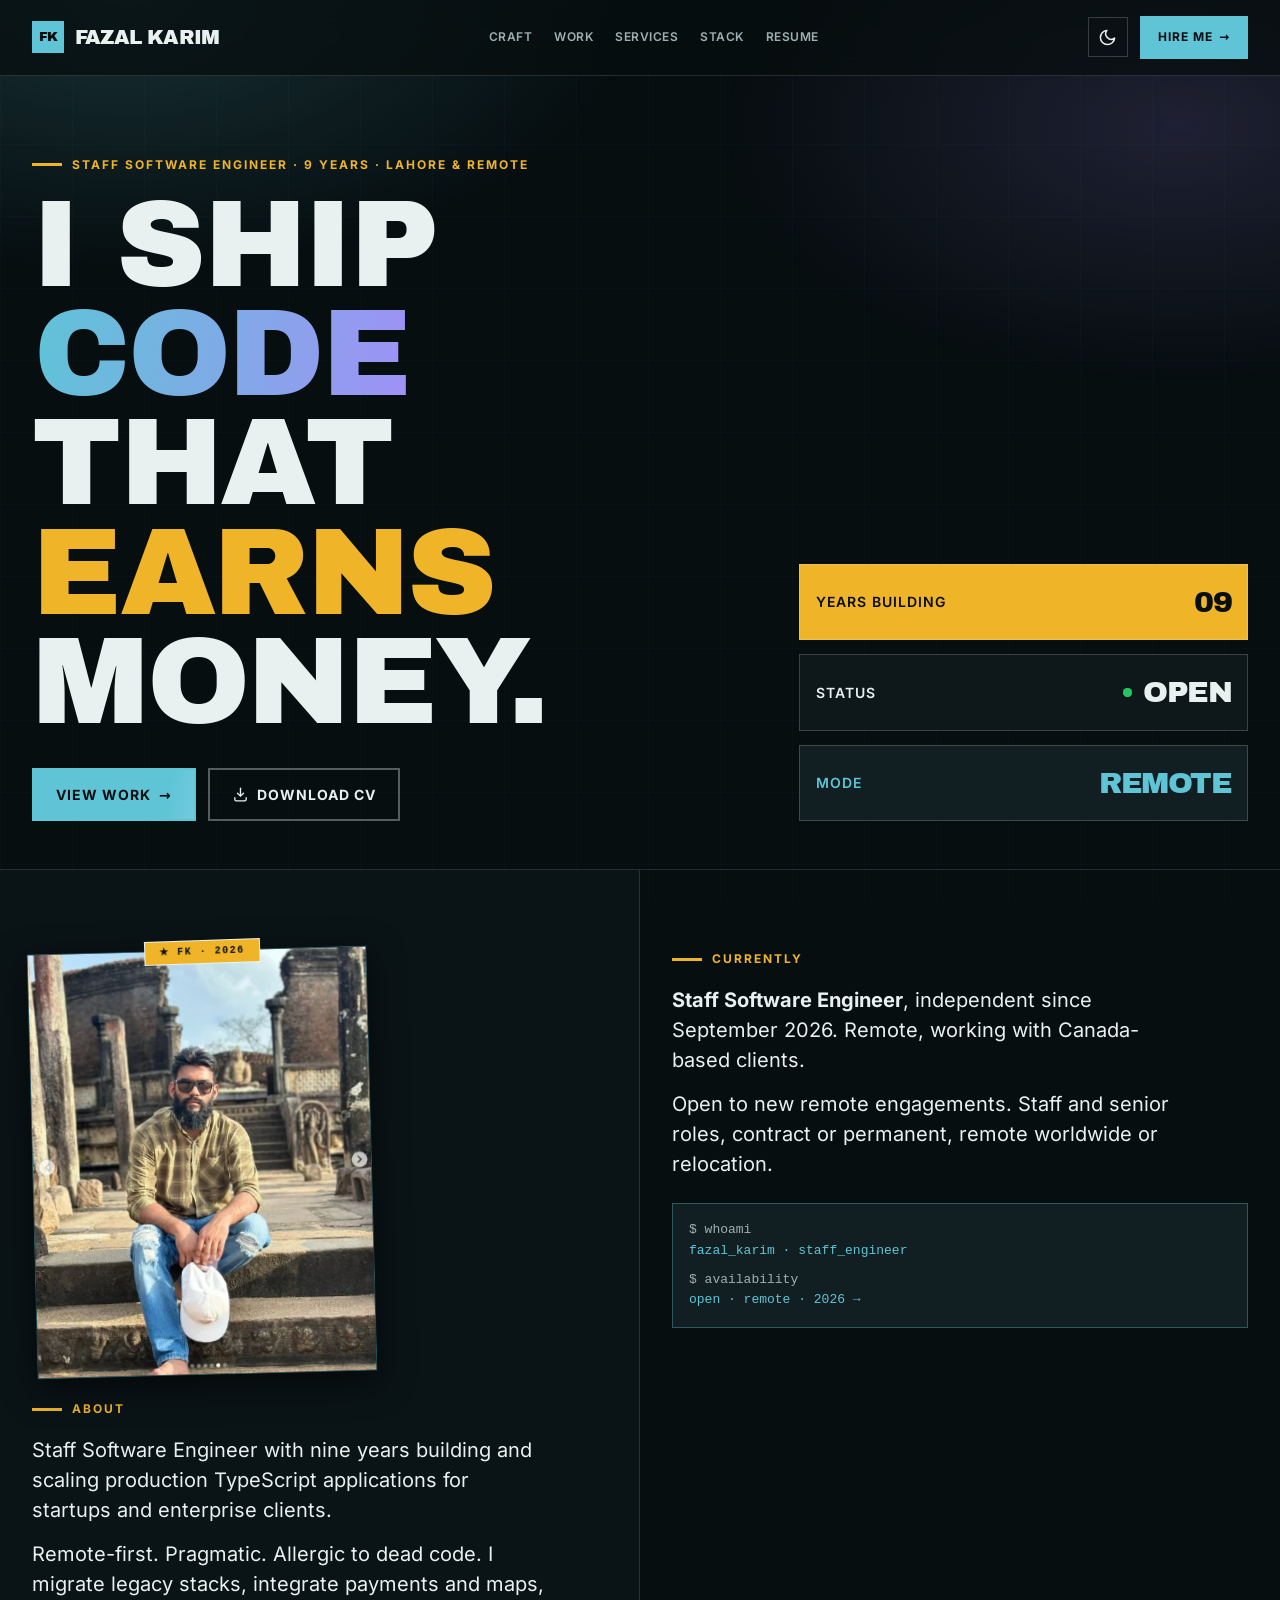
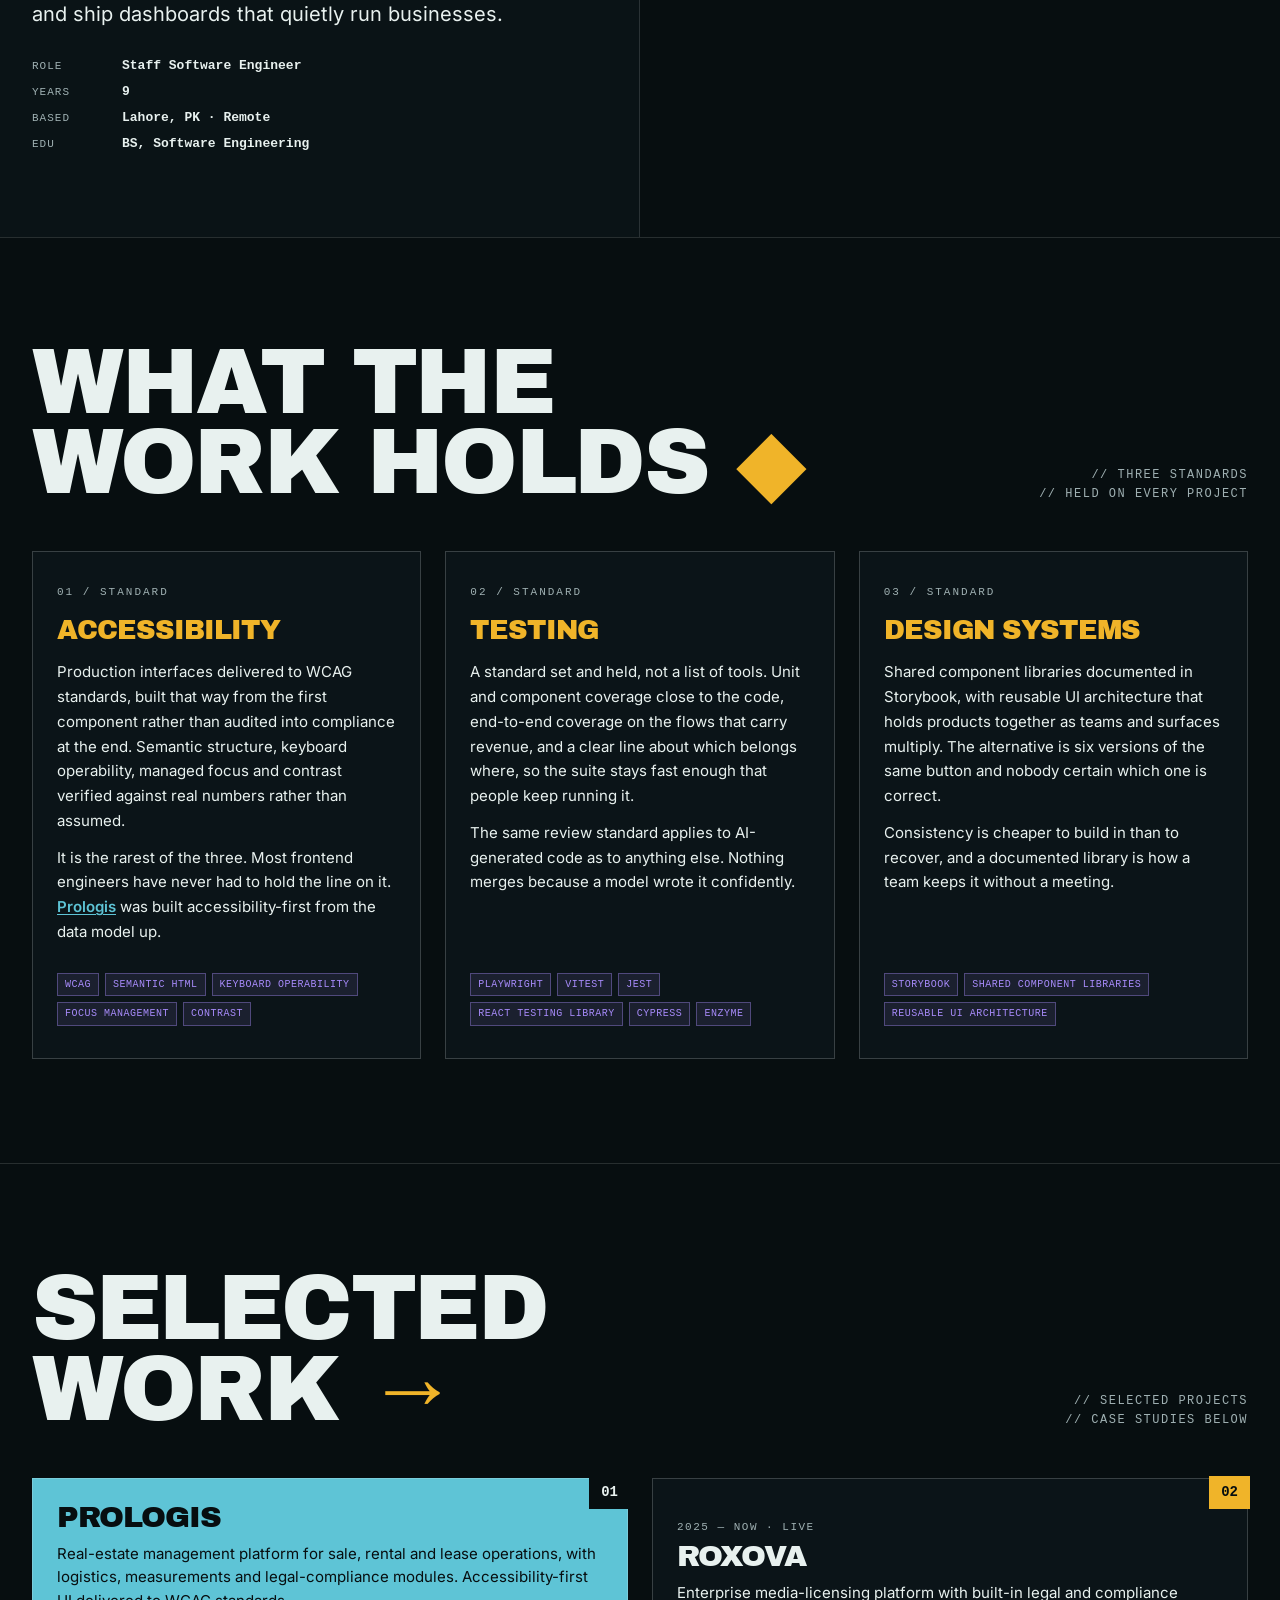
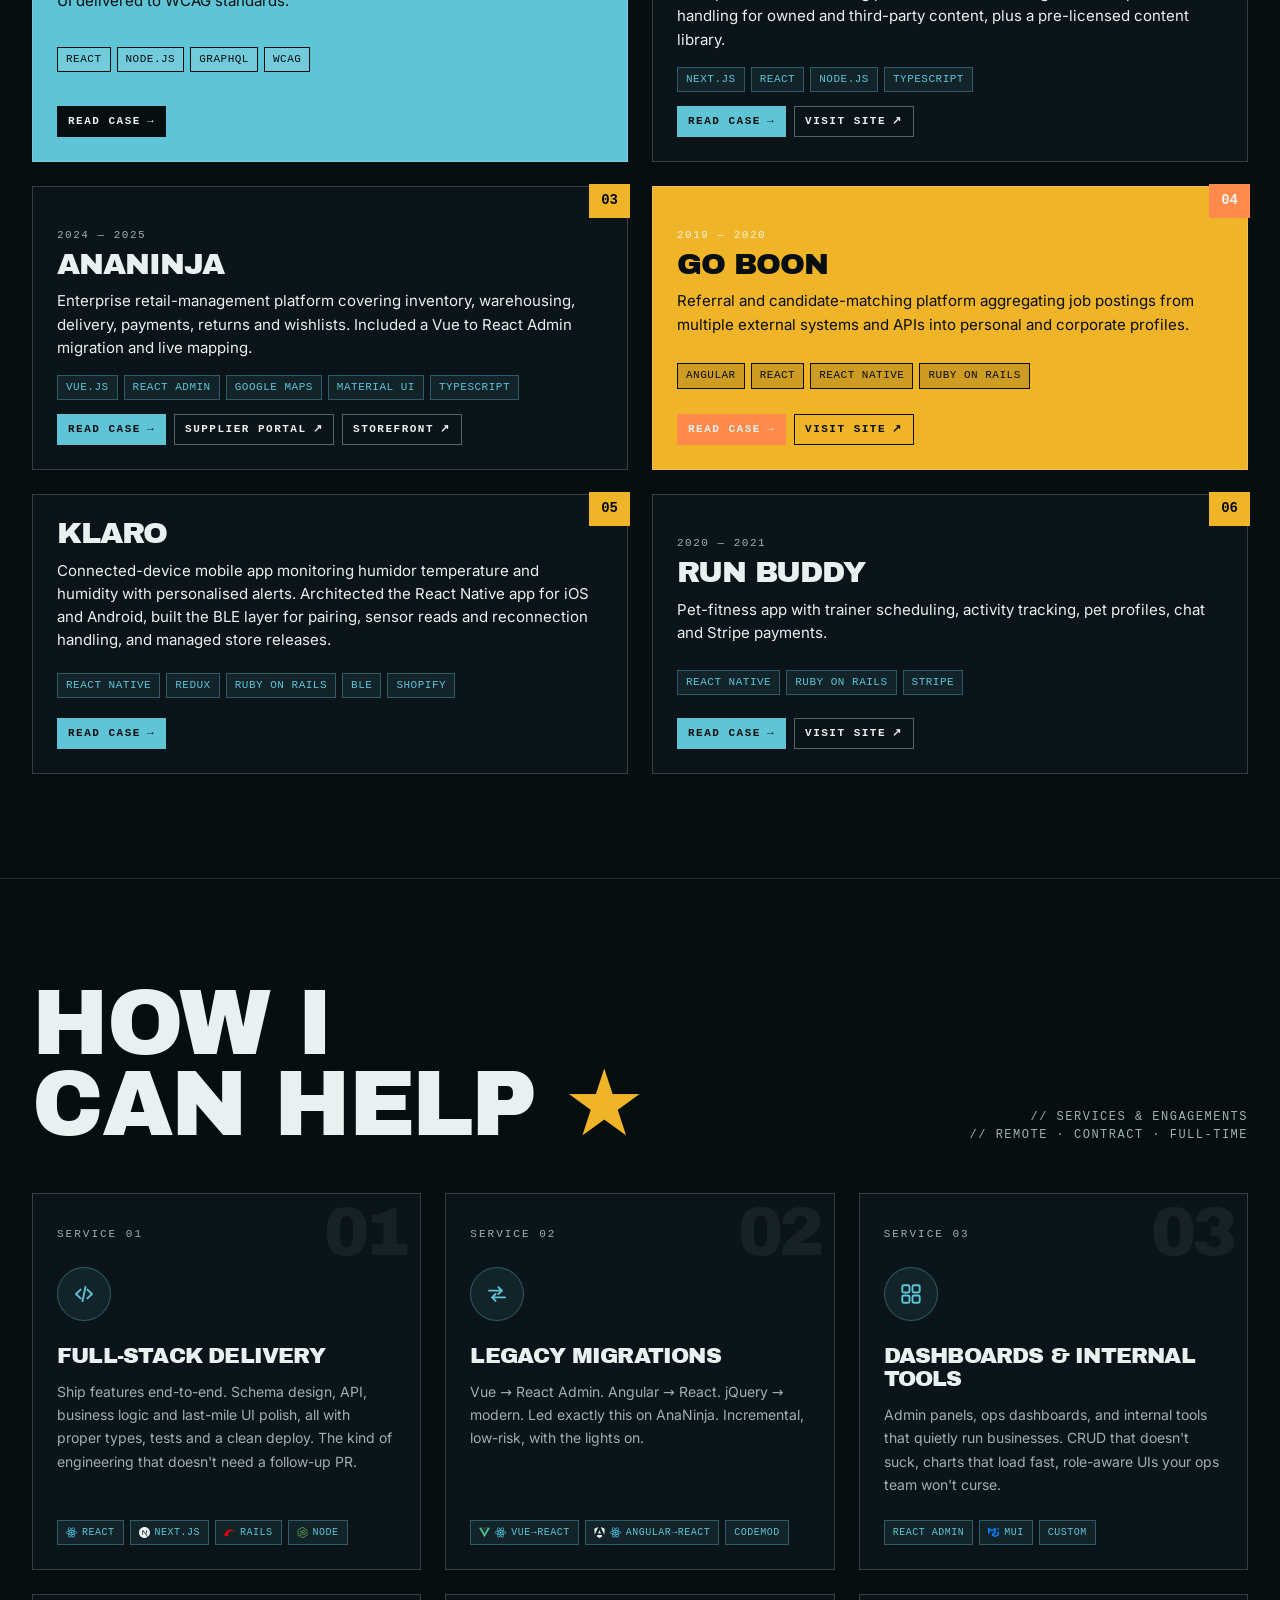
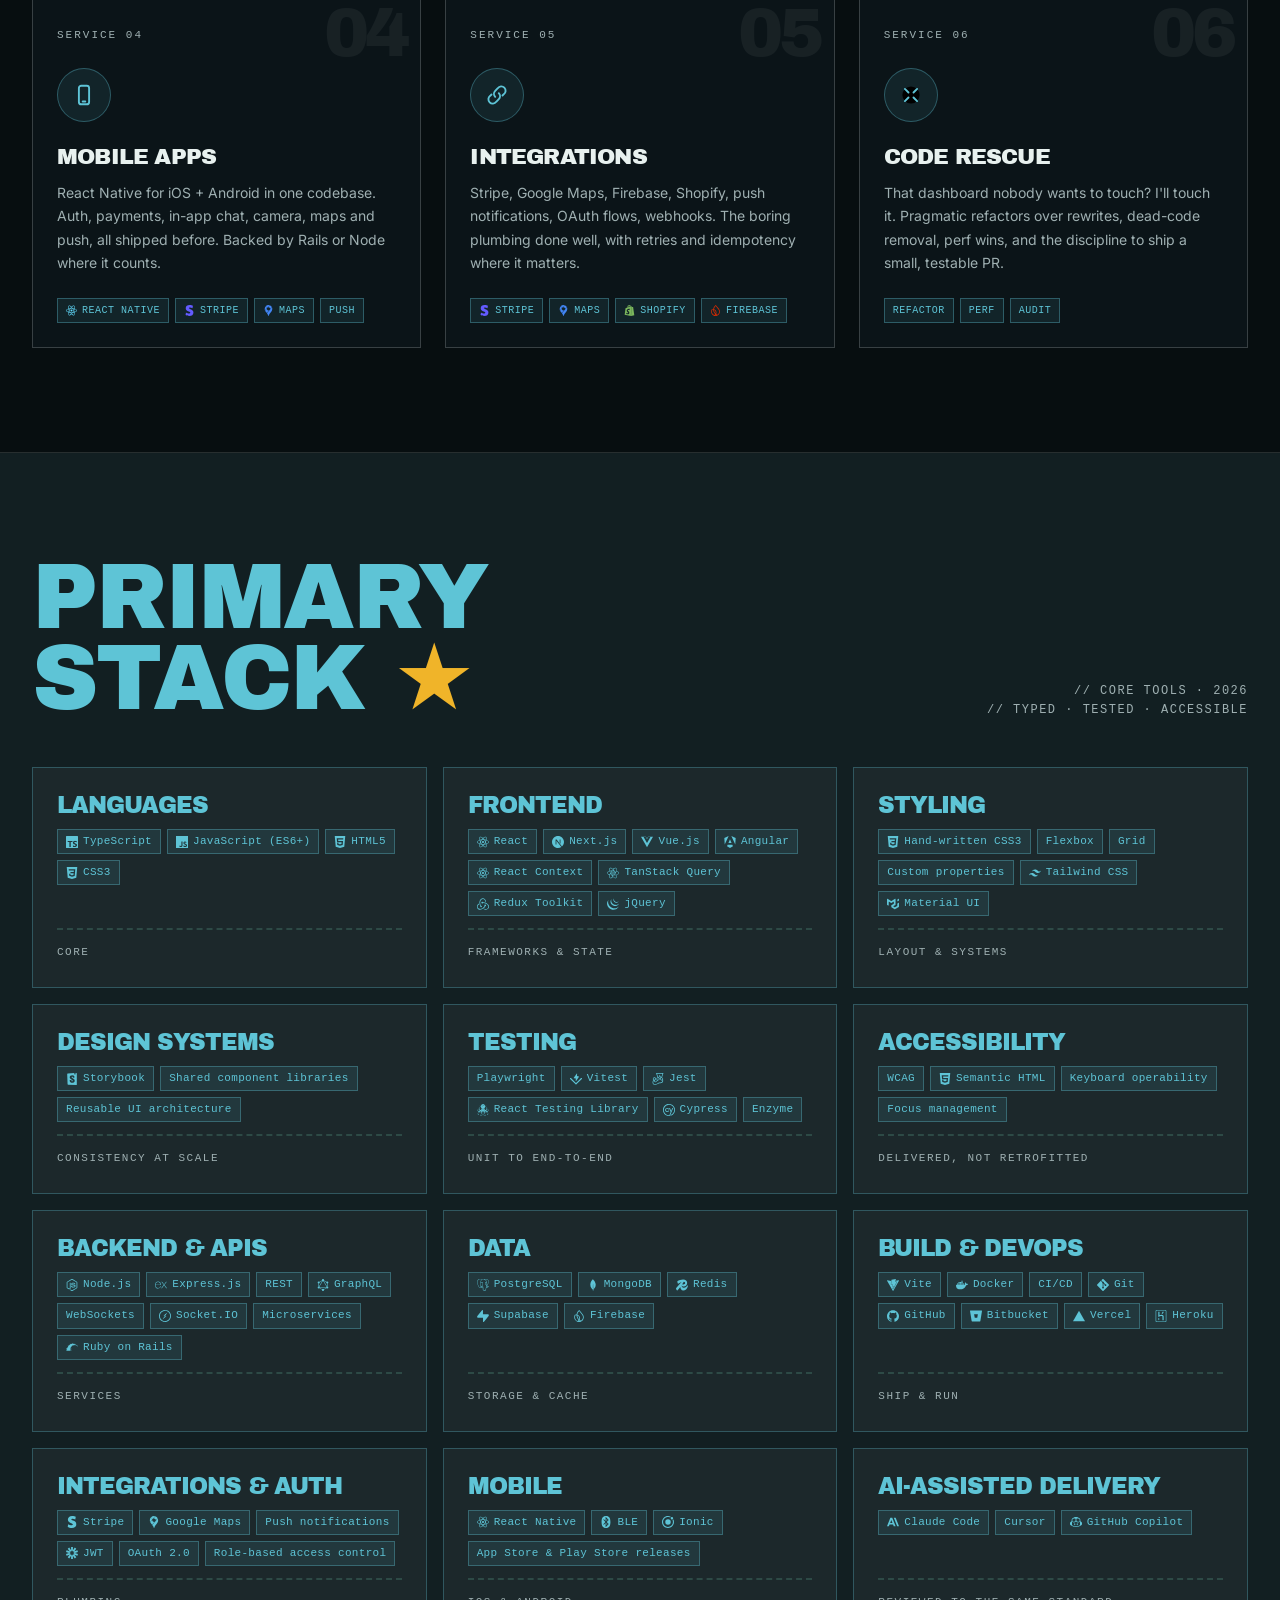
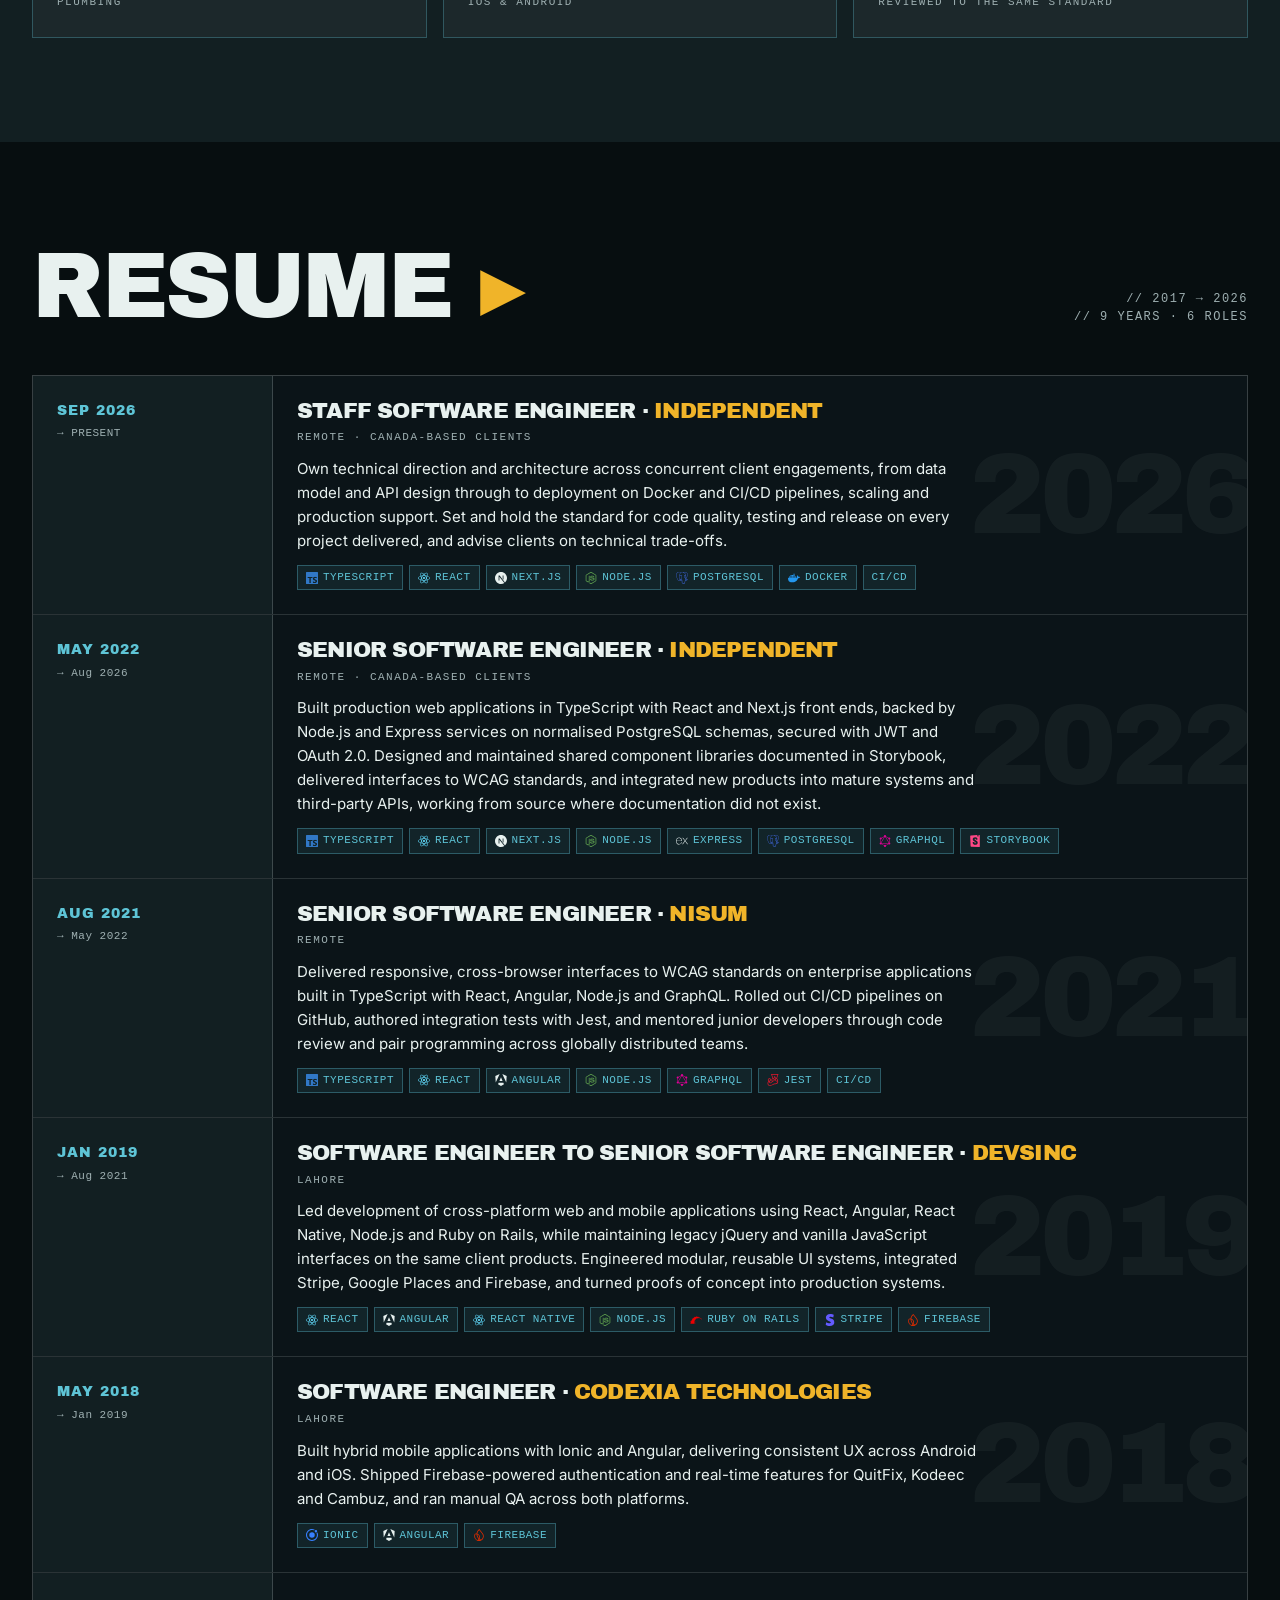
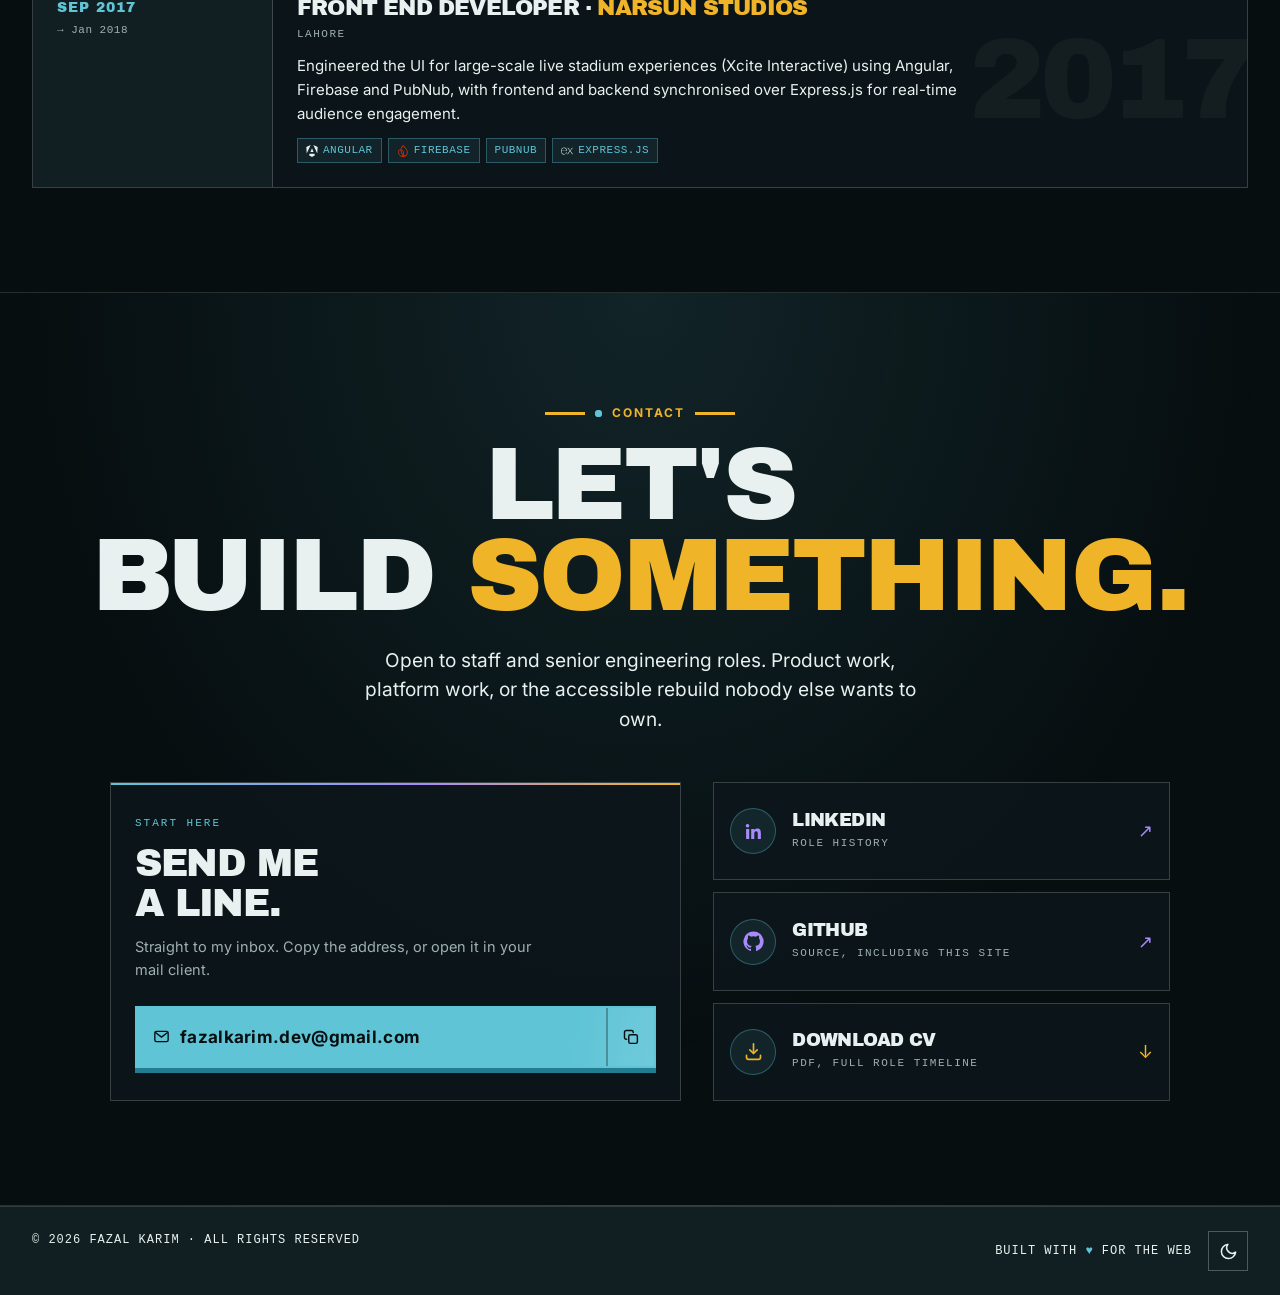
==== commit 15da777f: "How Can I Help: brand marks on the service tags 12 of the 21 tags carry marks. The two migration tag" ====
--- a/index.html
+++ b/index.html
@@ -274,35 +274,35 @@
       <span class="svc-icon" aria-hidden="true"><svg class="ic ic-stroke" viewBox="0 0 24 24" aria-hidden="true" focusable="false"><path pathLength="1" d="M8.6 7.6 4 12l4.6 4.4"/><path pathLength="1" d="M15.4 7.6 20 12l-4.6 4.4"/><path pathLength="1" d="M13.5 4.9 10.5 19.1"/></svg></span>
       <h3>Full-Stack Delivery</h3>
       <p>Ship features end-to-end. Schema design, API, business logic and last-mile UI polish, all with proper types, tests and a clean deploy. The kind of engineering that doesn't need a follow-up PR.</p>
-      <div class="tags"><span>React</span><span>Next.js</span><span>Rails</span><span>Node</span></div>
+      <div class="tags"><span><svg class="ti" data-tech="react" aria-hidden="true" focusable="false"><use href="assets/img/stack-icons.svg#ti-react"/></svg>React</span><span><svg class="ti" data-tech="nextdotjs" aria-hidden="true" focusable="false"><use href="assets/img/stack-icons.svg#ti-nextdotjs"/></svg>Next.js</span><span><svg class="ti" data-tech="rubyonrails" aria-hidden="true" focusable="false"><use href="assets/img/stack-icons.svg#ti-rubyonrails"/></svg>Rails</span><span><svg class="ti" data-tech="nodedotjs" aria-hidden="true" focusable="false"><use href="assets/img/stack-icons.svg#ti-nodedotjs"/></svg>Node</span></div>
     </div>
     <div class="svc" data-n="02">
       <div class="num">Service 02</div>
       <span class="svc-icon" aria-hidden="true"><svg class="ic ic-stroke" viewBox="0 0 24 24" aria-hidden="true" focusable="false"><path pathLength="1" d="M4 8.6h12.6"/><path pathLength="1" d="M13.4 5.2 16.8 8.6 13.4 12"/><path pathLength="1" d="M20 15.4H7.4"/><path pathLength="1" d="M10.6 12 7.2 15.4 10.6 18.8"/></svg></span>
       <h3>Legacy Migrations</h3>
       <p>Vue → React Admin. Angular → React. jQuery → modern. Led exactly this on AnaNinja. Incremental, low-risk, with the lights on.</p>
-      <div class="tags"><span>Vue→React</span><span>Angular→React</span><span>Codemod</span></div>
+      <div class="tags"><span><svg class="ti" data-tech="vuedotjs" aria-hidden="true" focusable="false"><use href="assets/img/stack-icons.svg#ti-vuedotjs"/></svg><svg class="ti" data-tech="react" aria-hidden="true" focusable="false"><use href="assets/img/stack-icons.svg#ti-react"/></svg>Vue→React</span><span><svg class="ti" data-tech="angular" aria-hidden="true" focusable="false"><use href="assets/img/stack-icons.svg#ti-angular"/></svg><svg class="ti" data-tech="react" aria-hidden="true" focusable="false"><use href="assets/img/stack-icons.svg#ti-react"/></svg>Angular→React</span><span>Codemod</span></div>
     </div>
     <div class="svc" data-n="03">
       <div class="num">Service 03</div>
       <span class="svc-icon" aria-hidden="true"><svg class="ic ic-stroke" viewBox="0 0 24 24" aria-hidden="true" focusable="false"><rect pathLength="1" x="3.3" y="3.3" width="7.2" height="7.2" rx="1.5"/><rect pathLength="1" x="13.5" y="3.3" width="7.2" height="7.2" rx="1.5"/><rect pathLength="1" x="3.3" y="13.5" width="7.2" height="7.2" rx="1.5"/><rect pathLength="1" x="13.5" y="13.5" width="7.2" height="7.2" rx="1.5"/></svg></span>
       <h3>Dashboards &amp; Internal Tools</h3>
       <p>Admin panels, ops dashboards, and internal tools that quietly run businesses. CRUD that doesn't suck, charts that load fast, role-aware UIs your ops team won't curse.</p>
-      <div class="tags"><span>React Admin</span><span>MUI</span><span>Custom</span></div>
+      <div class="tags"><span>React Admin</span><span><svg class="ti" data-tech="mui" aria-hidden="true" focusable="false"><use href="assets/img/stack-icons.svg#ti-mui"/></svg>MUI</span><span>Custom</span></div>
     </div>
     <div class="svc" data-n="04">
       <div class="num">Service 04</div>
       <span class="svc-icon" aria-hidden="true"><svg class="ic ic-stroke" viewBox="0 0 24 24" aria-hidden="true" focusable="false"><rect pathLength="1" x="6.9" y="2.7" width="10.2" height="18.6" rx="2.4"/><path pathLength="1" d="M10.7 18.5h2.6"/></svg></span>
       <h3>Mobile Apps</h3>
       <p>React Native for iOS + Android in one codebase. Auth, payments, in-app chat, camera, maps and push, all shipped before. Backed by Rails or Node where it counts.</p>
-      <div class="tags"><span>React Native</span><span>Stripe</span><span>Maps</span><span>Push</span></div>
+      <div class="tags"><span><svg class="ti" data-tech="react" aria-hidden="true" focusable="false"><use href="assets/img/stack-icons.svg#ti-react"/></svg>React Native</span><span><svg class="ti" data-tech="stripe" aria-hidden="true" focusable="false"><use href="assets/img/stack-icons.svg#ti-stripe"/></svg>Stripe</span><span><svg class="ti" data-tech="googlemaps" aria-hidden="true" focusable="false"><use href="assets/img/stack-icons.svg#ti-googlemaps"/></svg>Maps</span><span>Push</span></div>
     </div>
     <div class="svc" data-n="05">
       <div class="num">Service 05</div>
       <span class="svc-icon" aria-hidden="true"><svg class="ic ic-stroke" viewBox="0 0 24 24" aria-hidden="true" focusable="false"><path pathLength="1" d="M10.2 13.8a4.3 4.3 0 0 1 0-6l2.6-2.6a4.3 4.3 0 1 1 6 6l-1.3 1.3"/><path pathLength="1" d="M13.8 10.2a4.3 4.3 0 0 1 0 6l-2.6 2.6a4.3 4.3 0 1 1-6-6l1.3-1.3"/></svg></span>
       <h3>Integrations</h3>
       <p>Stripe, Google Maps, Firebase, Shopify, push notifications, OAuth flows, webhooks. The boring plumbing done well, with retries and idempotency where it matters.</p>
-      <div class="tags"><span>Stripe</span><span>Maps</span><span>Shopify</span><span>Firebase</span></div>
+      <div class="tags"><span><svg class="ti" data-tech="stripe" aria-hidden="true" focusable="false"><use href="assets/img/stack-icons.svg#ti-stripe"/></svg>Stripe</span><span><svg class="ti" data-tech="googlemaps" aria-hidden="true" focusable="false"><use href="assets/img/stack-icons.svg#ti-googlemaps"/></svg>Maps</span><span><svg class="ti" data-tech="shopify" aria-hidden="true" focusable="false"><use href="assets/img/stack-icons.svg#ti-shopify"/></svg>Shopify</span><span><svg class="ti" data-tech="firebase" aria-hidden="true" focusable="false"><use href="assets/img/stack-icons.svg#ti-firebase"/></svg>Firebase</span></div>
     </div>
     <div class="svc" data-n="06">
       <div class="num">Service 06</div>
--- a/assets/css/home.css
+++ b/assets/css/home.css
@@ -145,7 +145,7 @@
   text-transform:uppercase;letter-spacing:.5px;font-weight:500}
 .exp-row .body-col .stk .ti{width:12px;height:12px;flex:0 0 auto;fill:var(--brand,currentColor)}
 
-/* ---------- brand colours on the resume marks ----------
+/* ---------- brand colours, shared by Resume and How Can I Help ----------
    Each mark carries its project's own colour, which the Primary Stack
    chips deliberately do not. The catch is that a brand hex is picked
    for the brand's own backgrounds, not for these chips, and the chips
@@ -162,33 +162,41 @@
    under 3:1, because the real composite has more layers than the two
    tokens suggest; the measurement caught it, the arithmetic did not.
    ------------------------------------------------------------------ */
-.exp-row .stk [data-tech="typescript"] {--brand:#3178C6}  /* 3.77 */
-.exp-row .stk [data-tech="react"]      {--brand:#61DAFB}  /* 10.52 */
-.exp-row .stk [data-tech="nodedotjs"]  {--brand:#5FA04E}  /* 5.39 */
-.exp-row .stk [data-tech="postgresql"] {--brand:#4169E1}  /* 3.52 */
-.exp-row .stk [data-tech="docker"]     {--brand:#2496ED}  /* 5.42 */
-.exp-row .stk [data-tech="graphql"]    {--brand:#E10098}  /* 3.79 */
-.exp-row .stk [data-tech="storybook"]  {--brand:#FF4785}  /* 5.28 */
-.exp-row .stk [data-tech="rubyonrails"]{--brand:#ec0001}  /* 2.85 raw -> 3.46 */
-.exp-row .stk [data-tech="stripe"]     {--brand:#635BFF}  /* 3.64 */
-.exp-row .stk [data-tech="firebase"]   {--brand:#DD2C00}  /* 3.61 */
-.exp-row .stk [data-tech="ionic"]      {--brand:#3880FF}  /* 4.64 */
+[data-tech="typescript"] {--brand:#3178C6}  /* 3.77 */
+[data-tech="react"]      {--brand:#61DAFB}  /* 10.52 */
+[data-tech="nodedotjs"]  {--brand:#5FA04E}  /* 5.39 */
+[data-tech="postgresql"] {--brand:#4169E1}  /* 3.52 */
+[data-tech="docker"]     {--brand:#2496ED}  /* 5.42 */
+[data-tech="graphql"]    {--brand:#E10098}  /* 3.79 */
+[data-tech="storybook"]  {--brand:#FF4785}  /* 5.28 */
+[data-tech="rubyonrails"]{--brand:#ec0001}  /* 2.85 raw -> 3.46 */
+[data-tech="stripe"]     {--brand:#635BFF}  /* 3.64 */
+[data-tech="firebase"]   {--brand:#DD2C00}  /* 3.61 */
+[data-tech="ionic"]      {--brand:#3880FF}  /* 4.64 */
 /* black brands: nothing to preserve, so they take the page's ink */
-.exp-row .stk [data-tech="nextdotjs"],
-.exp-row .stk [data-tech="express"],
-.exp-row .stk [data-tech="angular"]    {--brand:var(--ink)}        /* 14.86 */
-.exp-row .stk [data-tech="jest"]       {--brand:#e7172c}  /* 2.78 raw -> 3.44 */
-
-:root[data-theme="light"] .exp-row .stk [data-tech="react"]     {--brand:#0487aa}  /* 1.30 raw -> 3.02 */
-:root[data-theme="light"] .exp-row .stk [data-tech="nodedotjs"] {--brand:#4c7f3e}  /* 2.55 raw -> 3.44 */
-:root[data-theme="light"] .exp-row .stk [data-tech="docker"]    {--brand:#1076c4}  /* 2.53 raw -> 3.46 */
-:root[data-theme="light"] .exp-row .stk [data-tech="storybook"] {--brand:#e5004d}  /* 2.60 raw -> 3.43 */
-:root[data-theme="light"] .exp-row .stk [data-tech="ionic"]     {--brand:#1268ff}  /* 2.96 raw -> 3.44 */
+[data-tech="nextdotjs"],
+[data-tech="express"],
+[data-tech="angular"]    {--brand:var(--ink)}        /* 14.86 */
+[data-tech="jest"]       {--brand:#e7172c}  /* 2.78 raw -> 3.44 */
+[data-tech="vuedotjs"]   {--brand:#4FC08D}  /* 6.99 */
+[data-tech="mui"]        {--brand:#007FFF}  /* 4.14 */
+[data-tech="shopify"]    {--brand:#7AB55C}  /* 6.49 */
+[data-tech="googlemaps"] {--brand:#4285F4}  /* 4.45 */
+
+:root[data-theme="light"] [data-tech="react"]     {--brand:#0487aa}  /* 1.30 raw -> 3.02 */
+:root[data-theme="light"] [data-tech="nodedotjs"] {--brand:#4c7f3e}  /* 2.55 raw -> 3.44 */
+:root[data-theme="light"] [data-tech="docker"]    {--brand:#1076c4}  /* 2.53 raw -> 3.46 */
+:root[data-theme="light"] [data-tech="storybook"] {--brand:#e5004d}  /* 2.60 raw -> 3.43 */
+:root[data-theme="light"] [data-tech="ionic"]     {--brand:#1268ff}  /* 2.96 raw -> 3.44 */
 /* in light the black brands are legible as themselves again */
-:root[data-theme="light"] .exp-row .stk [data-tech="nextdotjs"],
-:root[data-theme="light"] .exp-row .stk [data-tech="express"]   {--brand:#000000}  /* 16.87 */
-:root[data-theme="light"] .exp-row .stk [data-tech="angular"]   {--brand:#0F0F11}  /* 15.38 */
-:root[data-theme="light"] .exp-row .stk [data-tech="jest"]      {--brand:#C21325}  /* 4.94 */
+:root[data-theme="light"] [data-tech="nextdotjs"],
+:root[data-theme="light"] [data-tech="express"]   {--brand:#000000}  /* 16.87 */
+:root[data-theme="light"] [data-tech="angular"]   {--brand:#0F0F11}  /* 15.38 */
+:root[data-theme="light"] [data-tech="jest"]      {--brand:#C21325}  /* 4.94 */
+:root[data-theme="light"] [data-tech="vuedotjs"]   {--brand:#2f825c}  /* 1.65 raw -> 3.41 */
+:root[data-theme="light"] [data-tech="mui"]        {--brand:#0071e3}  /* 2.78 raw -> 3.41 */
+:root[data-theme="light"] [data-tech="shopify"]    {--brand:#517e39}  /* 1.77 raw -> 3.45 */
+:root[data-theme="light"] [data-tech="googlemaps"] {--brand:#1b6cf2}  /* 2.58 raw -> 3.40 */
 
 /* ---------- contact ---------- */
 .contact{background:radial-gradient(70% 120% at 50% 0%,var(--contact-wash),transparent 70%);padding:var(--s10) var(--s6);border-bottom:1px solid var(--border-soft);text-align:center;position:relative}
@@ -518,11 +526,16 @@
   letter-spacing:-.8px;line-height:1.05;text-transform:uppercase;margin-bottom:var(--s3)}
 .svc p{font-size:14px;line-height:1.65;color:var(--slate);flex:1;margin-bottom:var(--s5)}
 .svc .tags{display:flex;flex-wrap:wrap;gap:6px}
-.svc .tags span{font-family:var(--font-mono);font-size:10px;background:var(--chip-bg);
+.svc .tags span{display:inline-flex;align-items:center;gap:5px;
+  font-family:var(--font-mono);font-size:10px;background:var(--chip-bg);
   border:1px solid var(--accent-border);color:var(--teal);padding:4px var(--s2);
   text-transform:uppercase;letter-spacing:.5px;font-weight:500;
   transition:background .3s var(--ease),color .3s var(--ease)}
 .svc:hover .tags span{background:var(--teal);color:var(--bone);border-color:var(--teal)}
+.svc .tags .ti{width:11px;height:11px;flex:0 0 auto;fill:var(--brand,currentColor)}
+/* hover fills the chip with teal, which no brand colour survives, so
+   the marks invert with the chip instead of fighting it */
+.svc:hover .tags .ti{--brand:var(--bone)}
 
 /* ---- icon ---- */
 .svc-icon{display:inline-flex;align-items:center;justify-content:center;flex:0 0 auto;
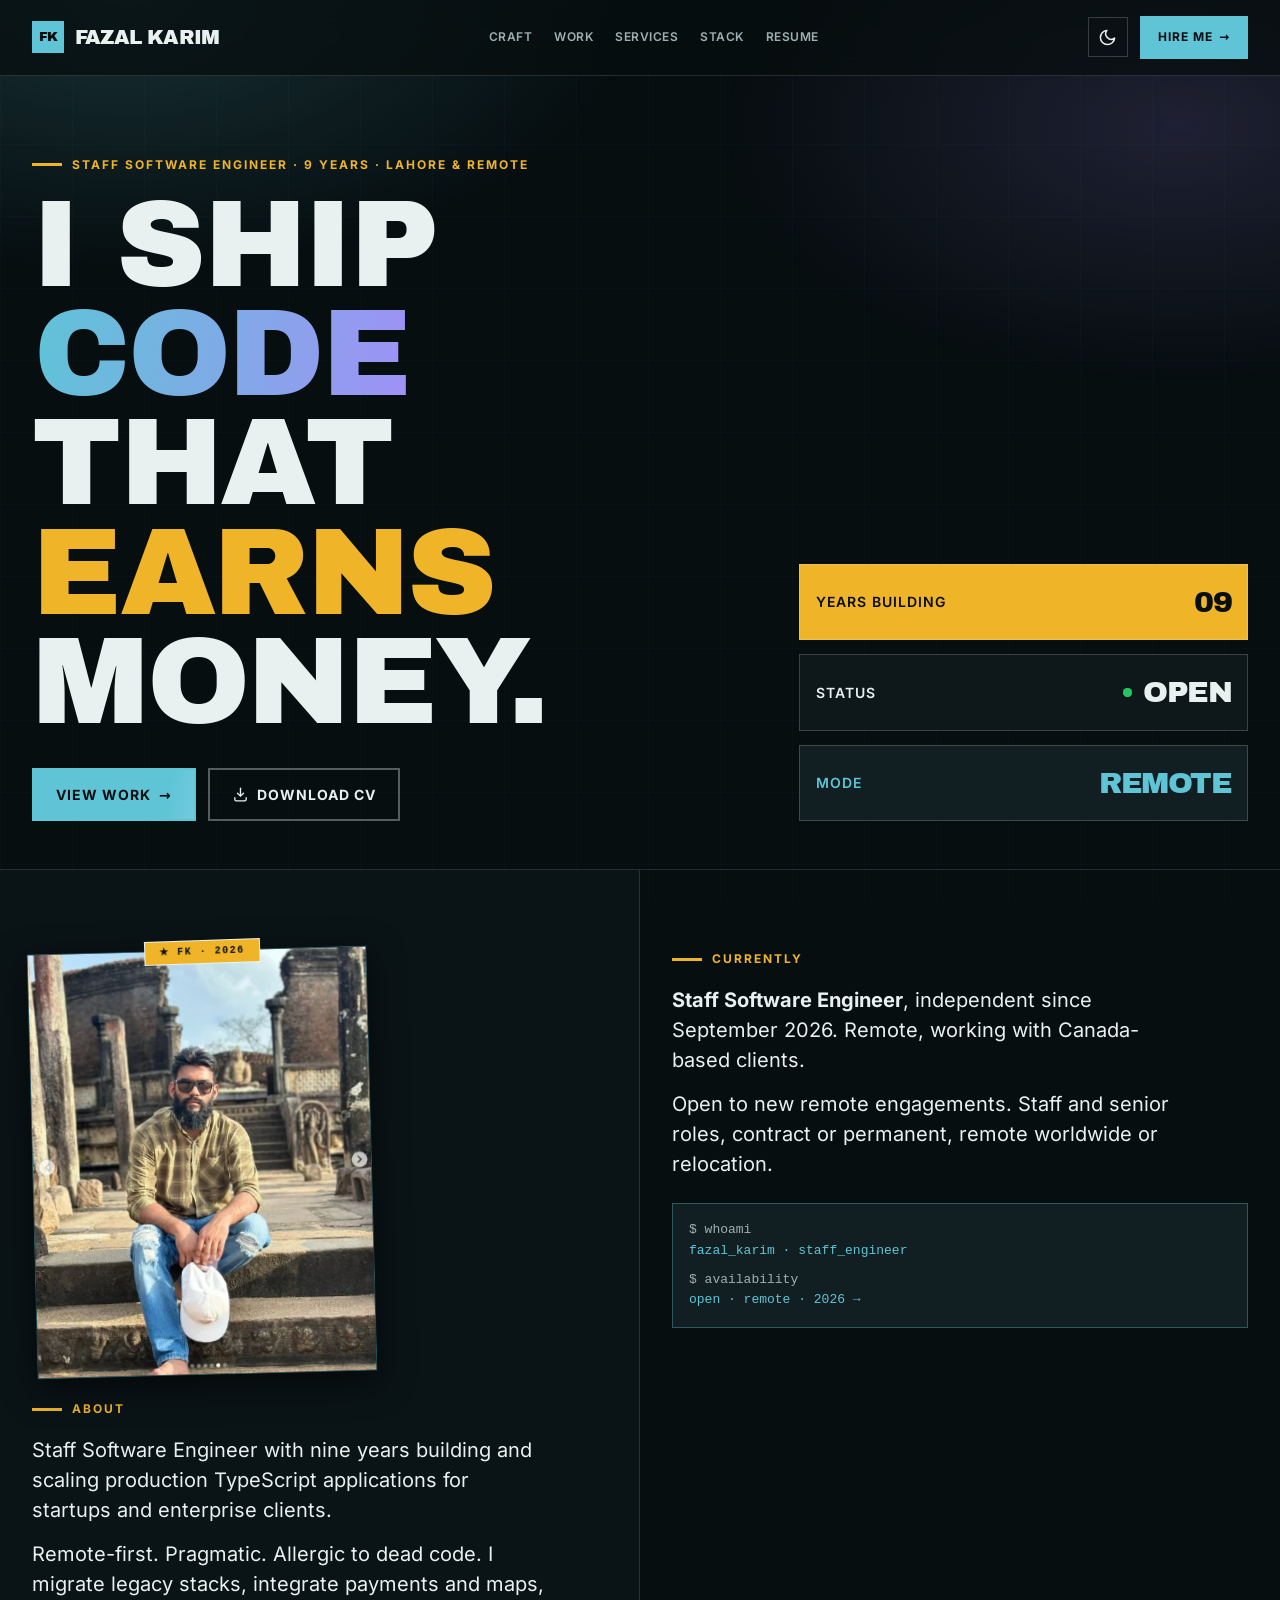
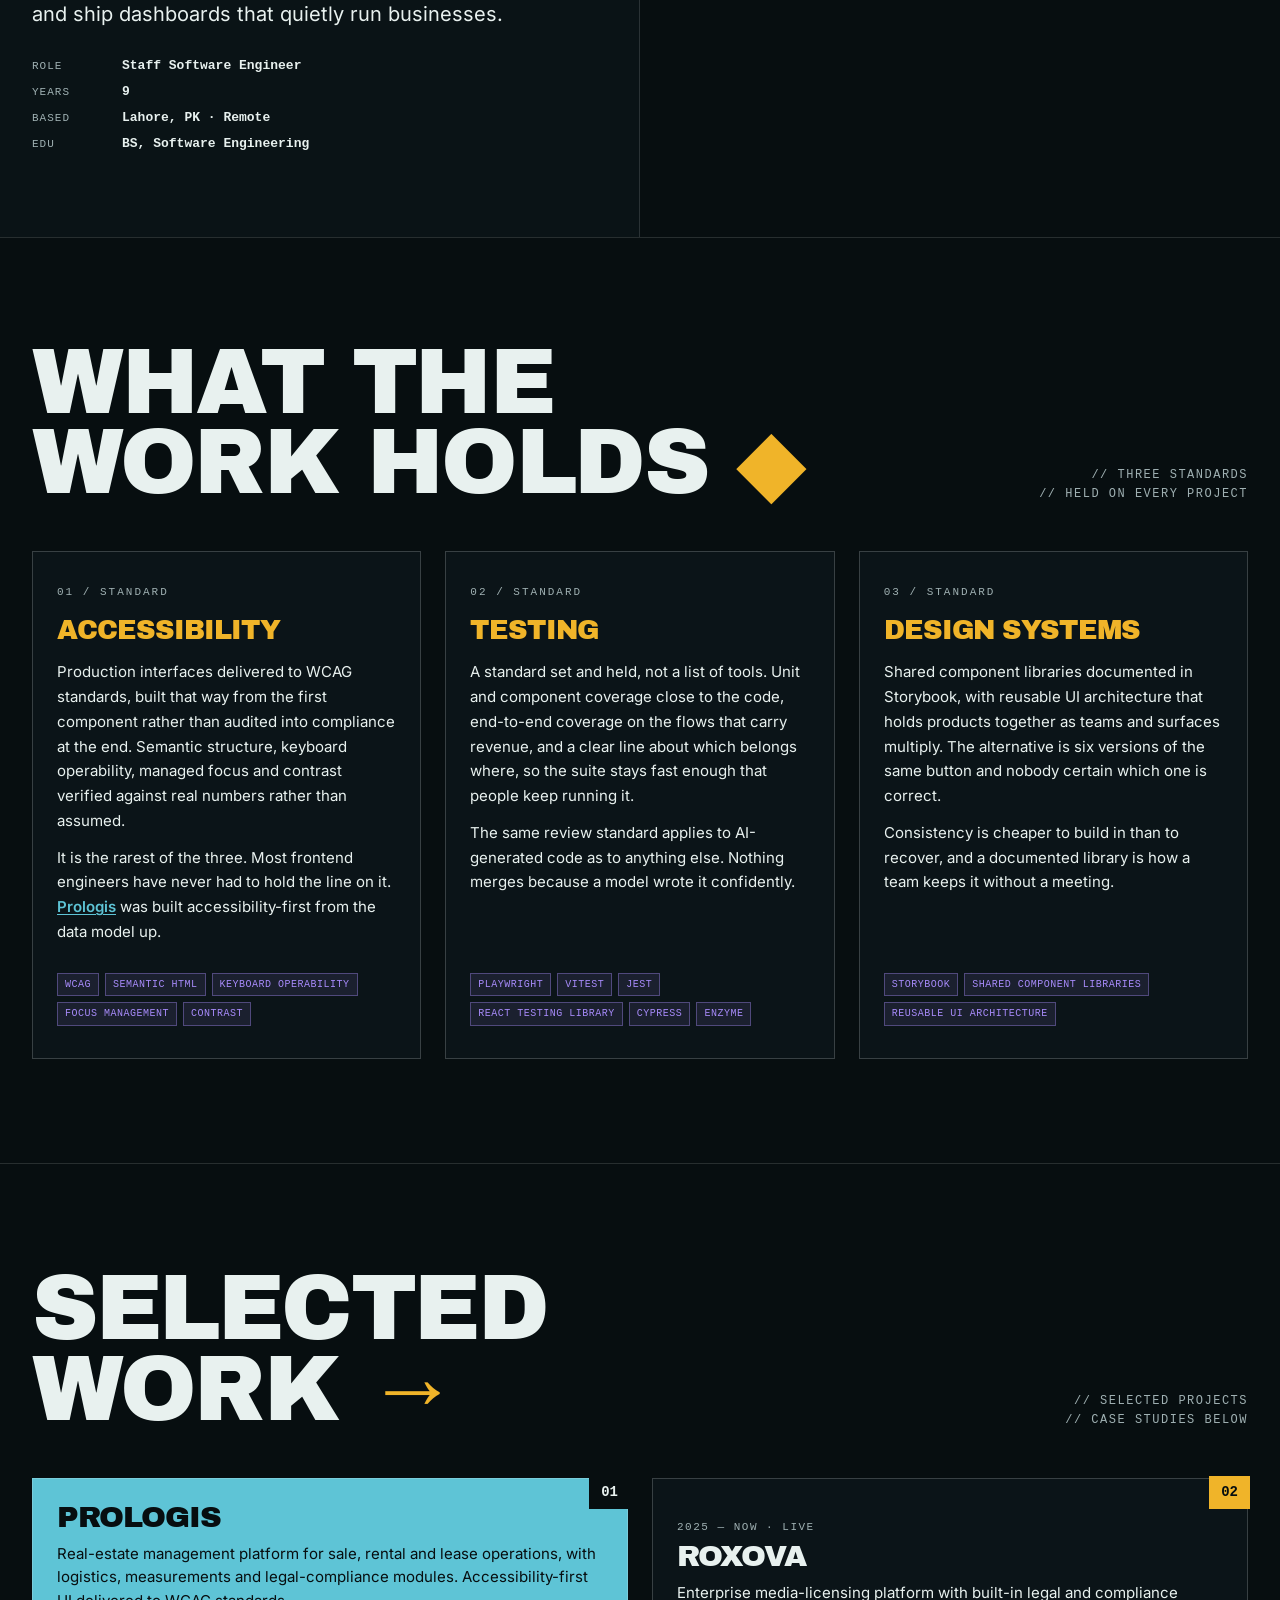
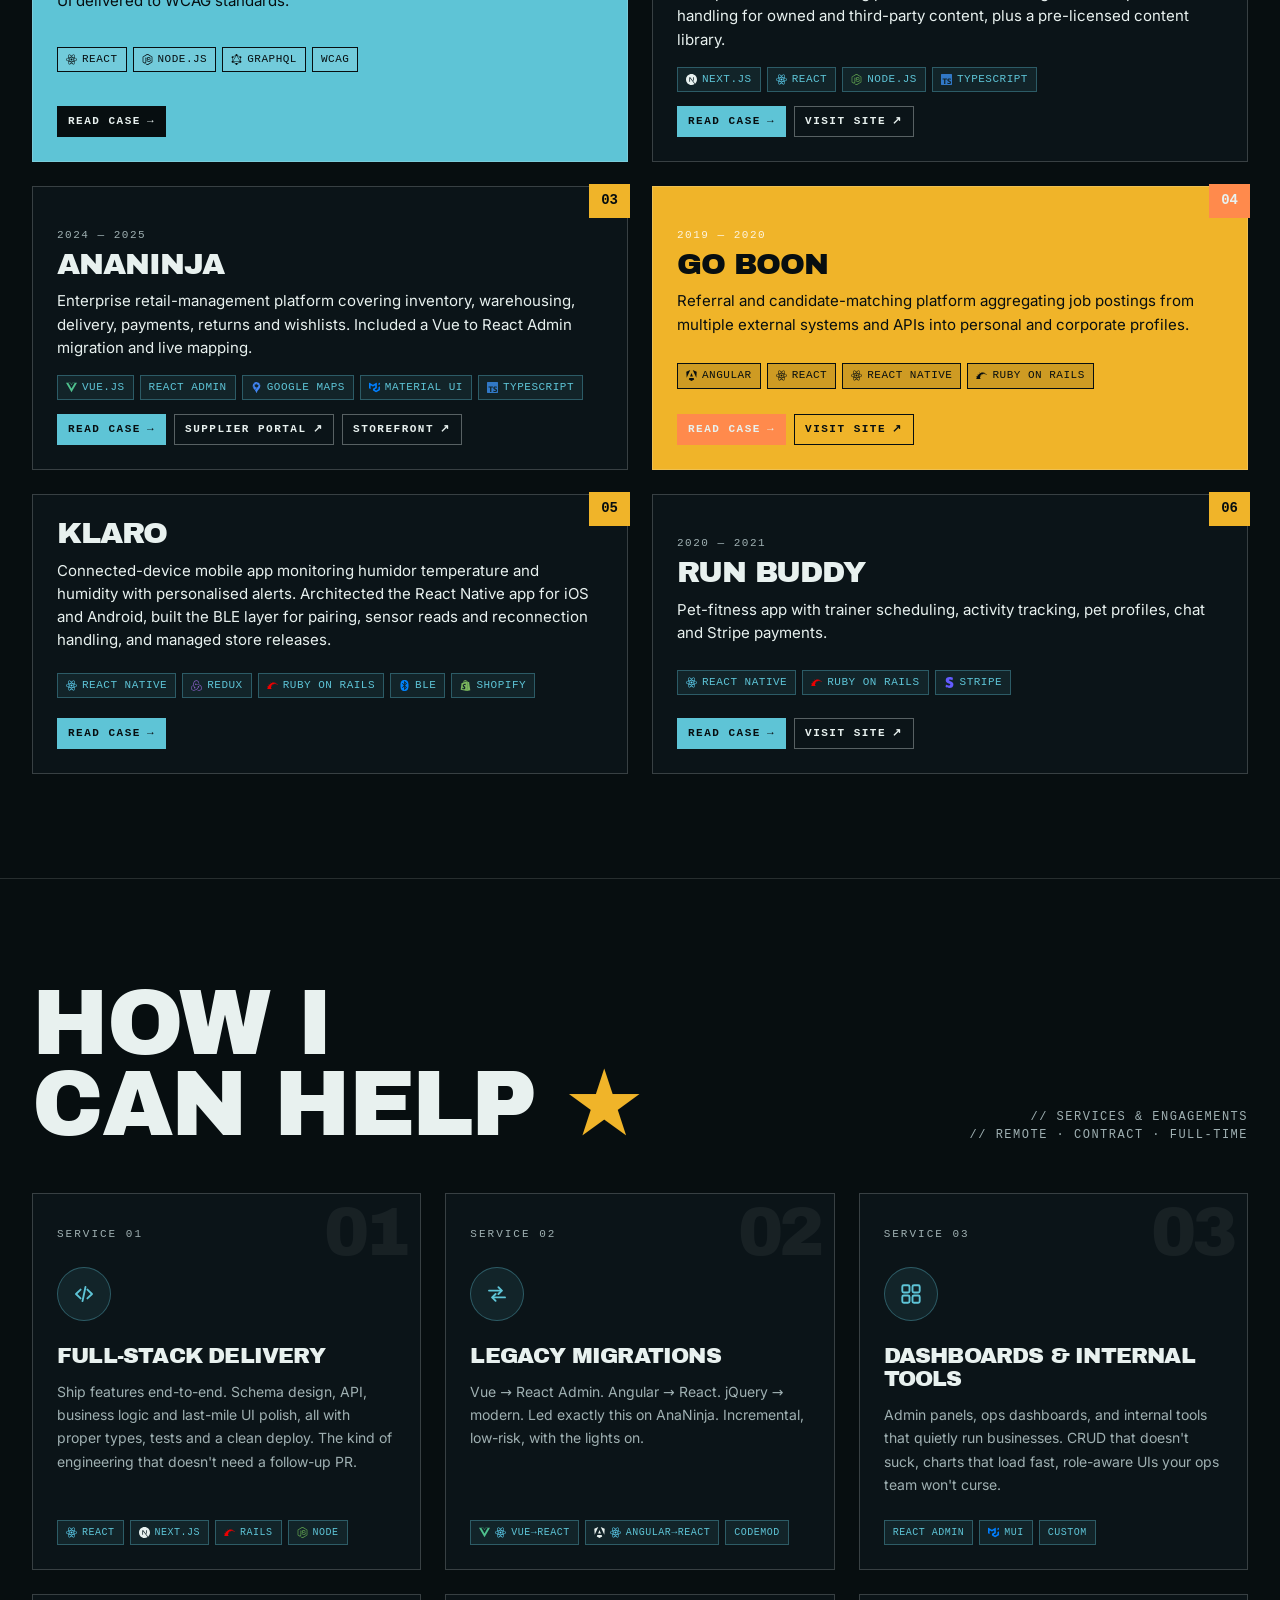
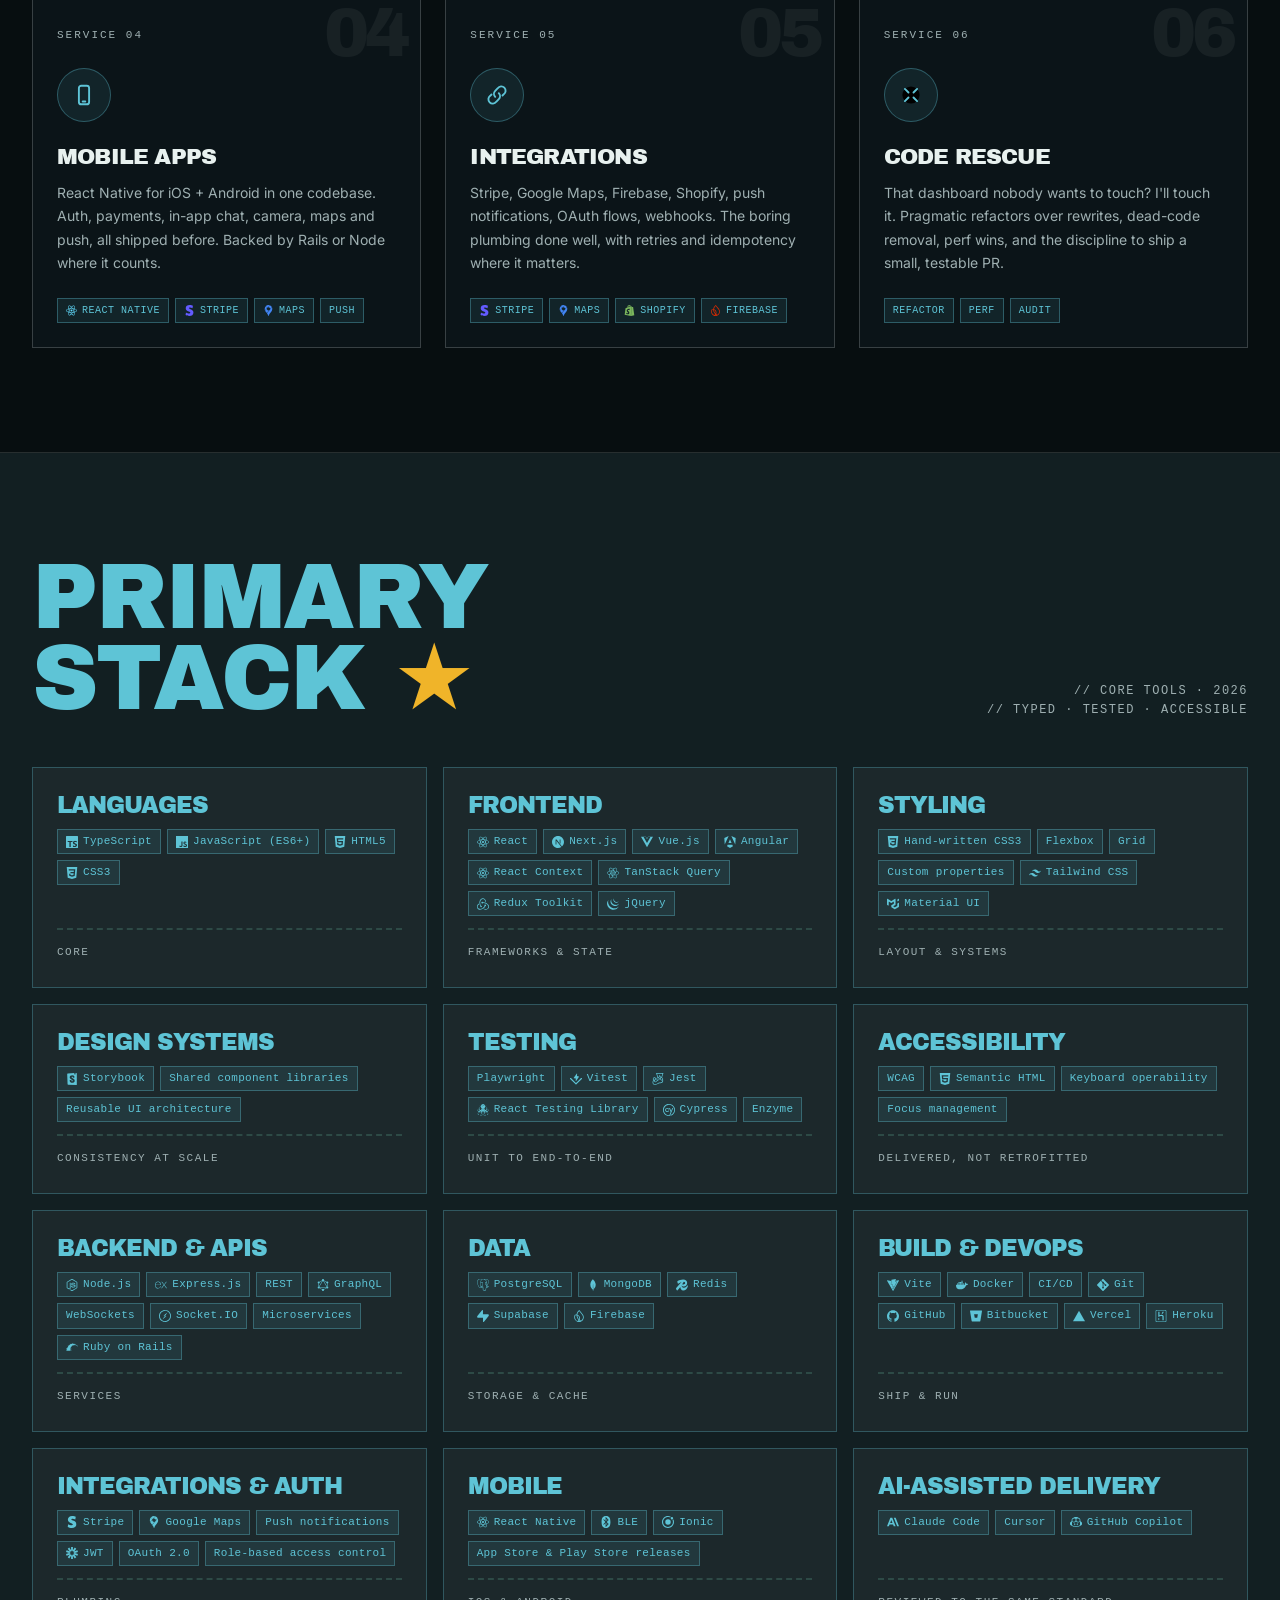
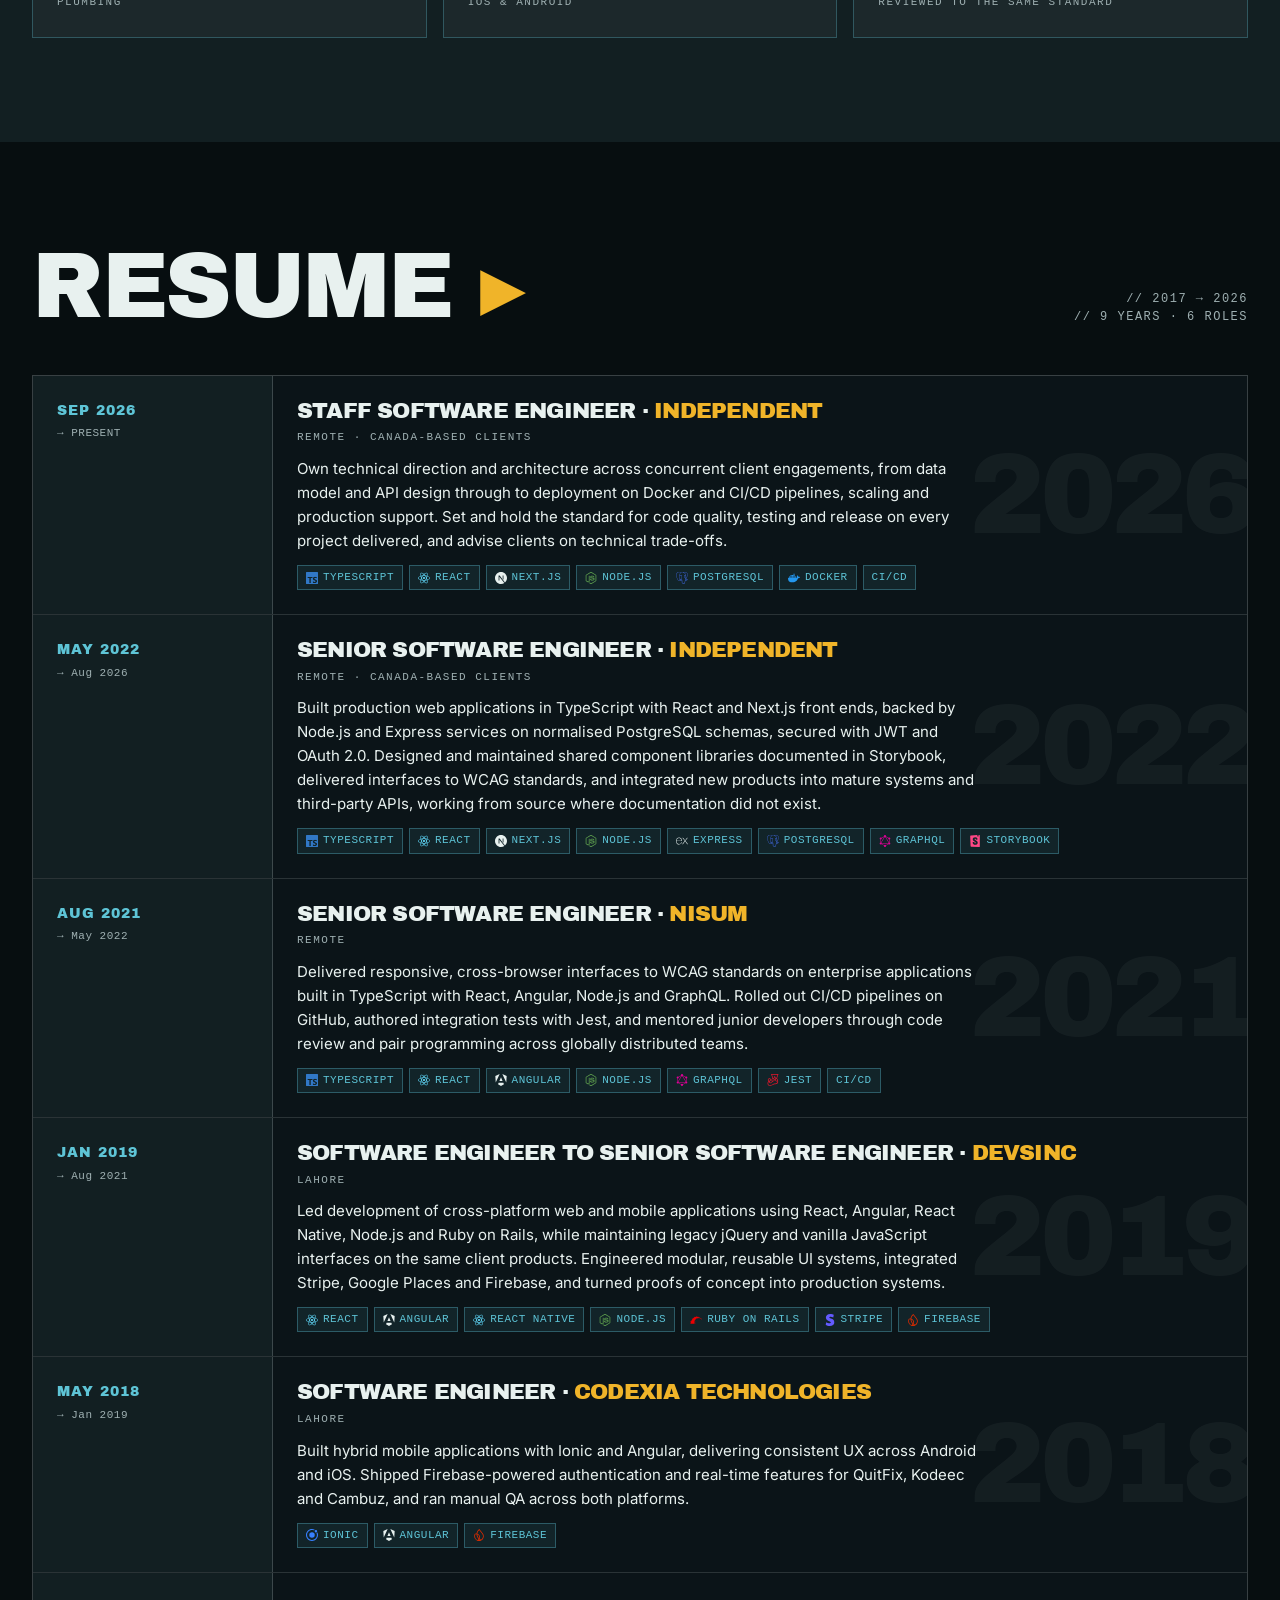
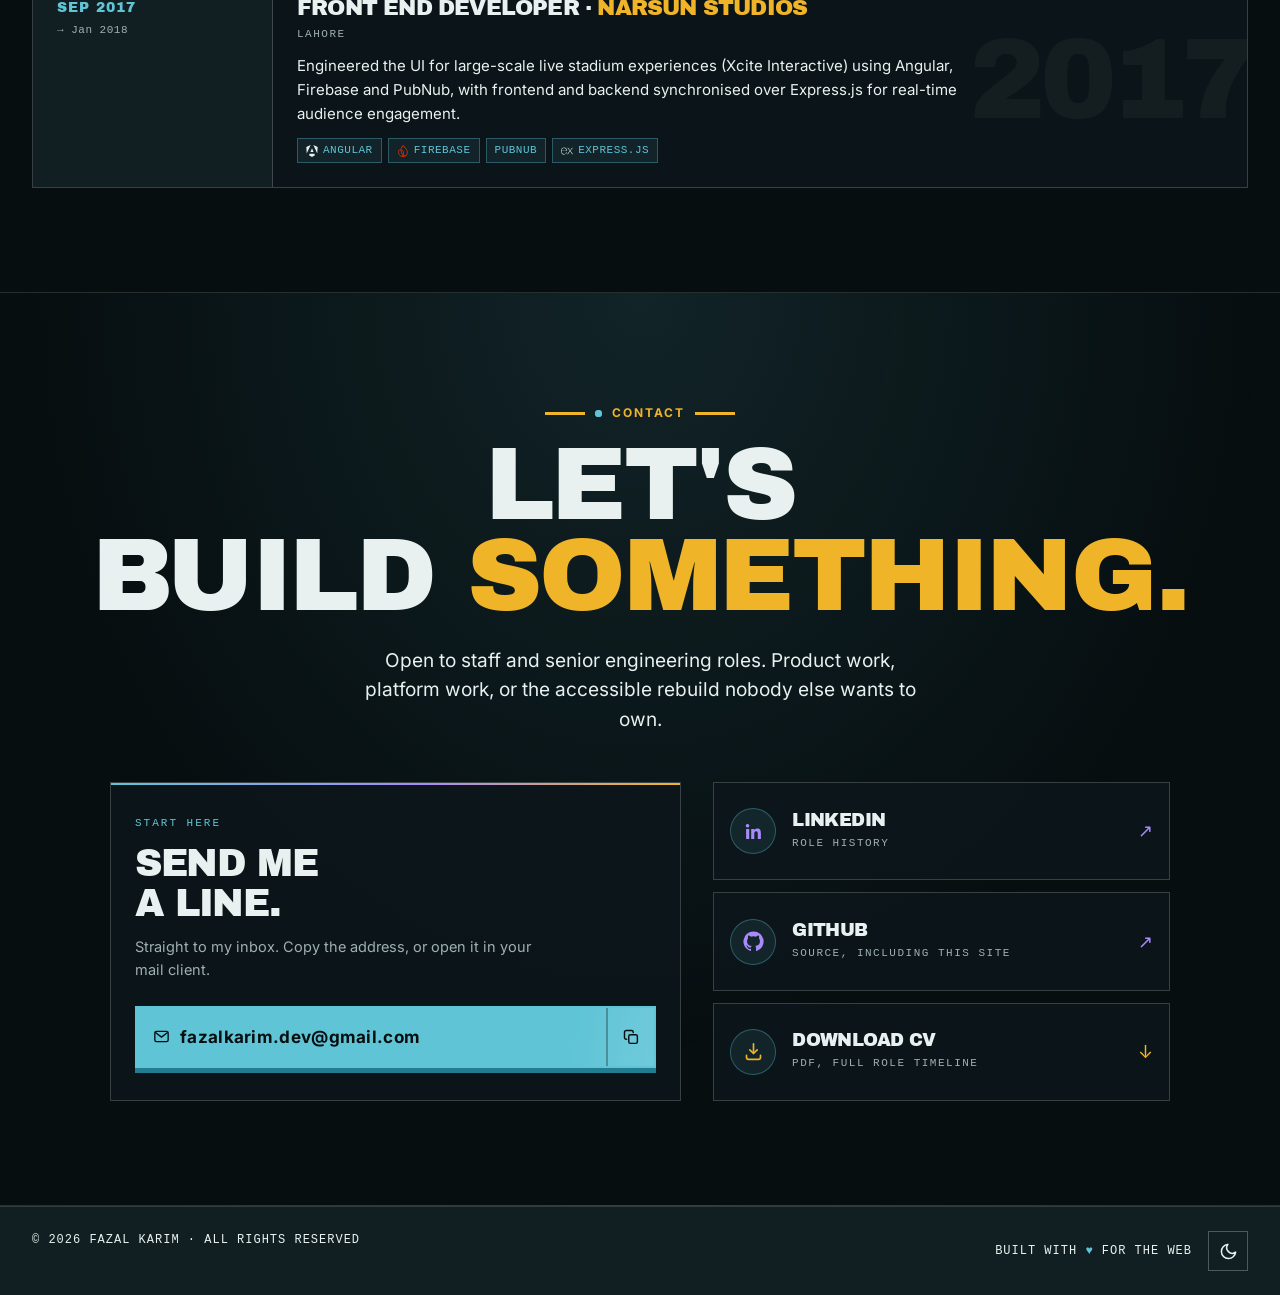
==== commit d0fce906: "Selected Work: brand marks on the project chips 23 of 25 chips carry marks. WCAG and React Admin sta" ====
--- a/index.html
+++ b/index.html
@@ -185,7 +185,7 @@
         <h3>Prologis</h3>
         <p>Real-estate management platform for sale, rental and lease operations, with logistics, measurements and legal-compliance modules. Accessibility-first UI delivered to WCAG standards.</p>
       </div>
-      <div class="stk"><span>React</span><span>Node.js</span><span>GraphQL</span><span>WCAG</span></div>
+      <div class="stk"><span><svg class="ti" data-tech="react" aria-hidden="true" focusable="false"><use href="assets/img/stack-icons.svg#ti-react"/></svg>React</span><span><svg class="ti" data-tech="nodedotjs" aria-hidden="true" focusable="false"><use href="assets/img/stack-icons.svg#ti-nodedotjs"/></svg>Node.js</span><span><svg class="ti" data-tech="graphql" aria-hidden="true" focusable="false"><use href="assets/img/stack-icons.svg#ti-graphql"/></svg>GraphQL</span><span>WCAG</span></div>
       <div class="card-cta">
         <span class="read">Read case <span aria-hidden="true">&rarr;</span></span>
       </div>
@@ -198,7 +198,7 @@
         <h3>Roxova</h3>
         <p>Enterprise media-licensing platform with built-in legal and compliance handling for owned and third-party content, plus a pre-licensed content library.</p>
       </div>
-      <div class="stk"><span>Next.js</span><span>React</span><span>Node.js</span><span>TypeScript</span></div>
+      <div class="stk"><span><svg class="ti" data-tech="nextdotjs" aria-hidden="true" focusable="false"><use href="assets/img/stack-icons.svg#ti-nextdotjs"/></svg>Next.js</span><span><svg class="ti" data-tech="react" aria-hidden="true" focusable="false"><use href="assets/img/stack-icons.svg#ti-react"/></svg>React</span><span><svg class="ti" data-tech="nodedotjs" aria-hidden="true" focusable="false"><use href="assets/img/stack-icons.svg#ti-nodedotjs"/></svg>Node.js</span><span><svg class="ti" data-tech="typescript" aria-hidden="true" focusable="false"><use href="assets/img/stack-icons.svg#ti-typescript"/></svg>TypeScript</span></div>
       <div class="card-cta">
         <span class="read">Read case <span aria-hidden="true">&rarr;</span></span>
         <a class="live" href="https://www.roxova.com/" target="_blank" rel="noopener noreferrer">Visit site <span aria-hidden="true">&#8599;</span></a>
@@ -212,7 +212,7 @@
         <h3>AnaNinja</h3>
         <p>Enterprise retail-management platform covering inventory, warehousing, delivery, payments, returns and wishlists. Included a Vue to React Admin migration and live mapping.</p>
       </div>
-      <div class="stk"><span>Vue.js</span><span>React Admin</span><span>Google Maps</span><span>Material UI</span><span>TypeScript</span></div>
+      <div class="stk"><span><svg class="ti" data-tech="vuedotjs" aria-hidden="true" focusable="false"><use href="assets/img/stack-icons.svg#ti-vuedotjs"/></svg>Vue.js</span><span>React Admin</span><span><svg class="ti" data-tech="googlemaps" aria-hidden="true" focusable="false"><use href="assets/img/stack-icons.svg#ti-googlemaps"/></svg>Google Maps</span><span><svg class="ti" data-tech="mui" aria-hidden="true" focusable="false"><use href="assets/img/stack-icons.svg#ti-mui"/></svg>Material UI</span><span><svg class="ti" data-tech="typescript" aria-hidden="true" focusable="false"><use href="assets/img/stack-icons.svg#ti-typescript"/></svg>TypeScript</span></div>
       <div class="card-cta">
         <span class="read">Read case <span aria-hidden="true">&rarr;</span></span>
         <a class="live" href="https://suppliers.samurai.delivery/#/login" target="_blank" rel="noopener noreferrer">Supplier portal <span aria-hidden="true">&#8599;</span></a>
@@ -227,7 +227,7 @@
         <h3>Go Boon</h3>
         <p>Referral and candidate-matching platform aggregating job postings from multiple external systems and APIs into personal and corporate profiles.</p>
       </div>
-      <div class="stk"><span>Angular</span><span>React</span><span>React Native</span><span>Ruby on Rails</span></div>
+      <div class="stk"><span><svg class="ti" data-tech="angular" aria-hidden="true" focusable="false"><use href="assets/img/stack-icons.svg#ti-angular"/></svg>Angular</span><span><svg class="ti" data-tech="react" aria-hidden="true" focusable="false"><use href="assets/img/stack-icons.svg#ti-react"/></svg>React</span><span><svg class="ti" data-tech="react" aria-hidden="true" focusable="false"><use href="assets/img/stack-icons.svg#ti-react"/></svg>React Native</span><span><svg class="ti" data-tech="rubyonrails" aria-hidden="true" focusable="false"><use href="assets/img/stack-icons.svg#ti-rubyonrails"/></svg>Ruby on Rails</span></div>
       <div class="card-cta">
         <span class="read">Read case <span aria-hidden="true">&rarr;</span></span>
         <a class="live" href="https://www.goboon.co/" target="_blank" rel="noopener noreferrer">Visit site <span aria-hidden="true">&#8599;</span></a>
@@ -240,7 +240,7 @@
         <h3>Klaro</h3>
         <p>Connected-device mobile app monitoring humidor temperature and humidity with personalised alerts. Architected the React Native app for iOS and Android, built the BLE layer for pairing, sensor reads and reconnection handling, and managed store releases.</p>
       </div>
-      <div class="stk"><span>React Native</span><span>Redux</span><span>Ruby on Rails</span><span>BLE</span><span>Shopify</span></div>
+      <div class="stk"><span><svg class="ti" data-tech="react" aria-hidden="true" focusable="false"><use href="assets/img/stack-icons.svg#ti-react"/></svg>React Native</span><span><svg class="ti" data-tech="redux" aria-hidden="true" focusable="false"><use href="assets/img/stack-icons.svg#ti-redux"/></svg>Redux</span><span><svg class="ti" data-tech="rubyonrails" aria-hidden="true" focusable="false"><use href="assets/img/stack-icons.svg#ti-rubyonrails"/></svg>Ruby on Rails</span><span><svg class="ti" data-tech="bluetooth" aria-hidden="true" focusable="false"><use href="assets/img/stack-icons.svg#ti-bluetooth"/></svg>BLE</span><span><svg class="ti" data-tech="shopify" aria-hidden="true" focusable="false"><use href="assets/img/stack-icons.svg#ti-shopify"/></svg>Shopify</span></div>
       <div class="card-cta">
         <span class="read">Read case <span aria-hidden="true">&rarr;</span></span>
       </div>
@@ -253,7 +253,7 @@
         <h3>Run Buddy</h3>
         <p>Pet-fitness app with trainer scheduling, activity tracking, pet profiles, chat and Stripe payments.</p>
       </div>
-      <div class="stk"><span>React Native</span><span>Ruby on Rails</span><span>Stripe</span></div>
+      <div class="stk"><span><svg class="ti" data-tech="react" aria-hidden="true" focusable="false"><use href="assets/img/stack-icons.svg#ti-react"/></svg>React Native</span><span><svg class="ti" data-tech="rubyonrails" aria-hidden="true" focusable="false"><use href="assets/img/stack-icons.svg#ti-rubyonrails"/></svg>Ruby on Rails</span><span><svg class="ti" data-tech="stripe" aria-hidden="true" focusable="false"><use href="assets/img/stack-icons.svg#ti-stripe"/></svg>Stripe</span></div>
       <div class="card-cta">
         <span class="read">Read case <span aria-hidden="true">&rarr;</span></span>
         <a class="live" href="https://runbuddymobile.com/" target="_blank" rel="noopener noreferrer">Visit site <span aria-hidden="true">&#8599;</span></a>
--- a/assets/css/home.css
+++ b/assets/css/home.css
@@ -64,7 +64,11 @@
 .card h3{font-family:var(--font-display);font-weight:400;font-size:30px;margin-bottom:10px;letter-spacing:-1px;line-height:.98;text-transform:uppercase}
 .card p{font-size:15px;line-height:1.55;margin-bottom:var(--s4);flex:1}
 .card .stk{display:flex;flex-wrap:wrap;gap:6px}
-.card .stk span{font-family:var(--font-mono);font-size:11px;background:var(--chip-bg);border:1px solid var(--accent-border);color:var(--teal);padding:3px var(--s2);text-transform:uppercase;letter-spacing:.5px;font-weight:500}
+.card .stk span{display:inline-flex;align-items:center;gap:5px;
+  font-family:var(--font-mono);font-size:11px;background:var(--chip-bg);
+  border:1px solid var(--accent-border);color:var(--teal);padding:3px var(--s2);
+  text-transform:uppercase;letter-spacing:.5px;font-weight:500}
+.card .stk .ti{width:11px;height:11px;flex:0 0 auto;fill:var(--brand,currentColor)}
 .card .read{font-family:var(--font-mono);font-size:11px;text-transform:uppercase;letter-spacing:1.5px;font-weight:700;display:inline-flex;align-items:center;gap:6px;padding:6px 10px;border:1px solid var(--teal);background:var(--teal);color:var(--bone);transition:transform .12s}
 .card:hover .read{transform:translateX(4px)}
 .card-link{position:absolute;inset:0;z-index:1}
@@ -76,6 +80,11 @@
 .card.colored-1{background:var(--teal);color:var(--bone)}
 .card.colored-1 .when{color:var(--bone)}
 .card.colored-1 .stk span{background:rgba(255,255,255,.12);border-color:var(--bone);color:var(--bone)}
+/* The lead and alternate cards are a solid teal and a solid amber, and
+   invert everything on them to bone. A brand colour on those fills has
+   nowhere to go: React's cyan on teal is about 1.1:1, Node's green on
+   amber little better. The marks follow the chip text instead. */
+.card.colored-1 .stk .ti,.card.colored-r .stk .ti{--brand:currentColor}
 .card.colored-1 .num{background:var(--bone);color:var(--ink)}
 .card.colored-1 .read{background:var(--bone);color:var(--ink);border-color:var(--bone)}
 .card.colored-1 .live{border-color:var(--bone);color:var(--bone)}
@@ -182,6 +191,8 @@
 [data-tech="mui"]        {--brand:#007FFF}  /* 4.14 */
 [data-tech="shopify"]    {--brand:#7AB55C}  /* 6.49 */
 [data-tech="googlemaps"] {--brand:#4285F4}  /* 4.45 */
+[data-tech="redux"]      {--brand:#8760c4}  /* 2.62 raw -> 3.41 */
+[data-tech="bluetooth"]  {--brand:#0082FC}  /* 4.23 */
 
 :root[data-theme="light"] [data-tech="react"]     {--brand:#0487aa}  /* 1.30 raw -> 3.02 */
 :root[data-theme="light"] [data-tech="nodedotjs"] {--brand:#4c7f3e}  /* 2.55 raw -> 3.44 */
@@ -197,6 +208,8 @@
 :root[data-theme="light"] [data-tech="mui"]        {--brand:#0071e3}  /* 2.78 raw -> 3.41 */
 :root[data-theme="light"] [data-tech="shopify"]    {--brand:#517e39}  /* 1.77 raw -> 3.45 */
 :root[data-theme="light"] [data-tech="googlemaps"] {--brand:#1b6cf2}  /* 2.58 raw -> 3.40 */
+:root[data-theme="light"] [data-tech="redux"]      {--brand:#764ABC}  /* 4.38 */
+:root[data-theme="light"] [data-tech="bluetooth"]  {--brand:#0072dd}  /* 2.72 raw -> 3.41 */
 
 /* ---------- contact ---------- */
 .contact{background:radial-gradient(70% 120% at 50% 0%,var(--contact-wash),transparent 70%);padding:var(--s10) var(--s6);border-bottom:1px solid var(--border-soft);text-align:center;position:relative}
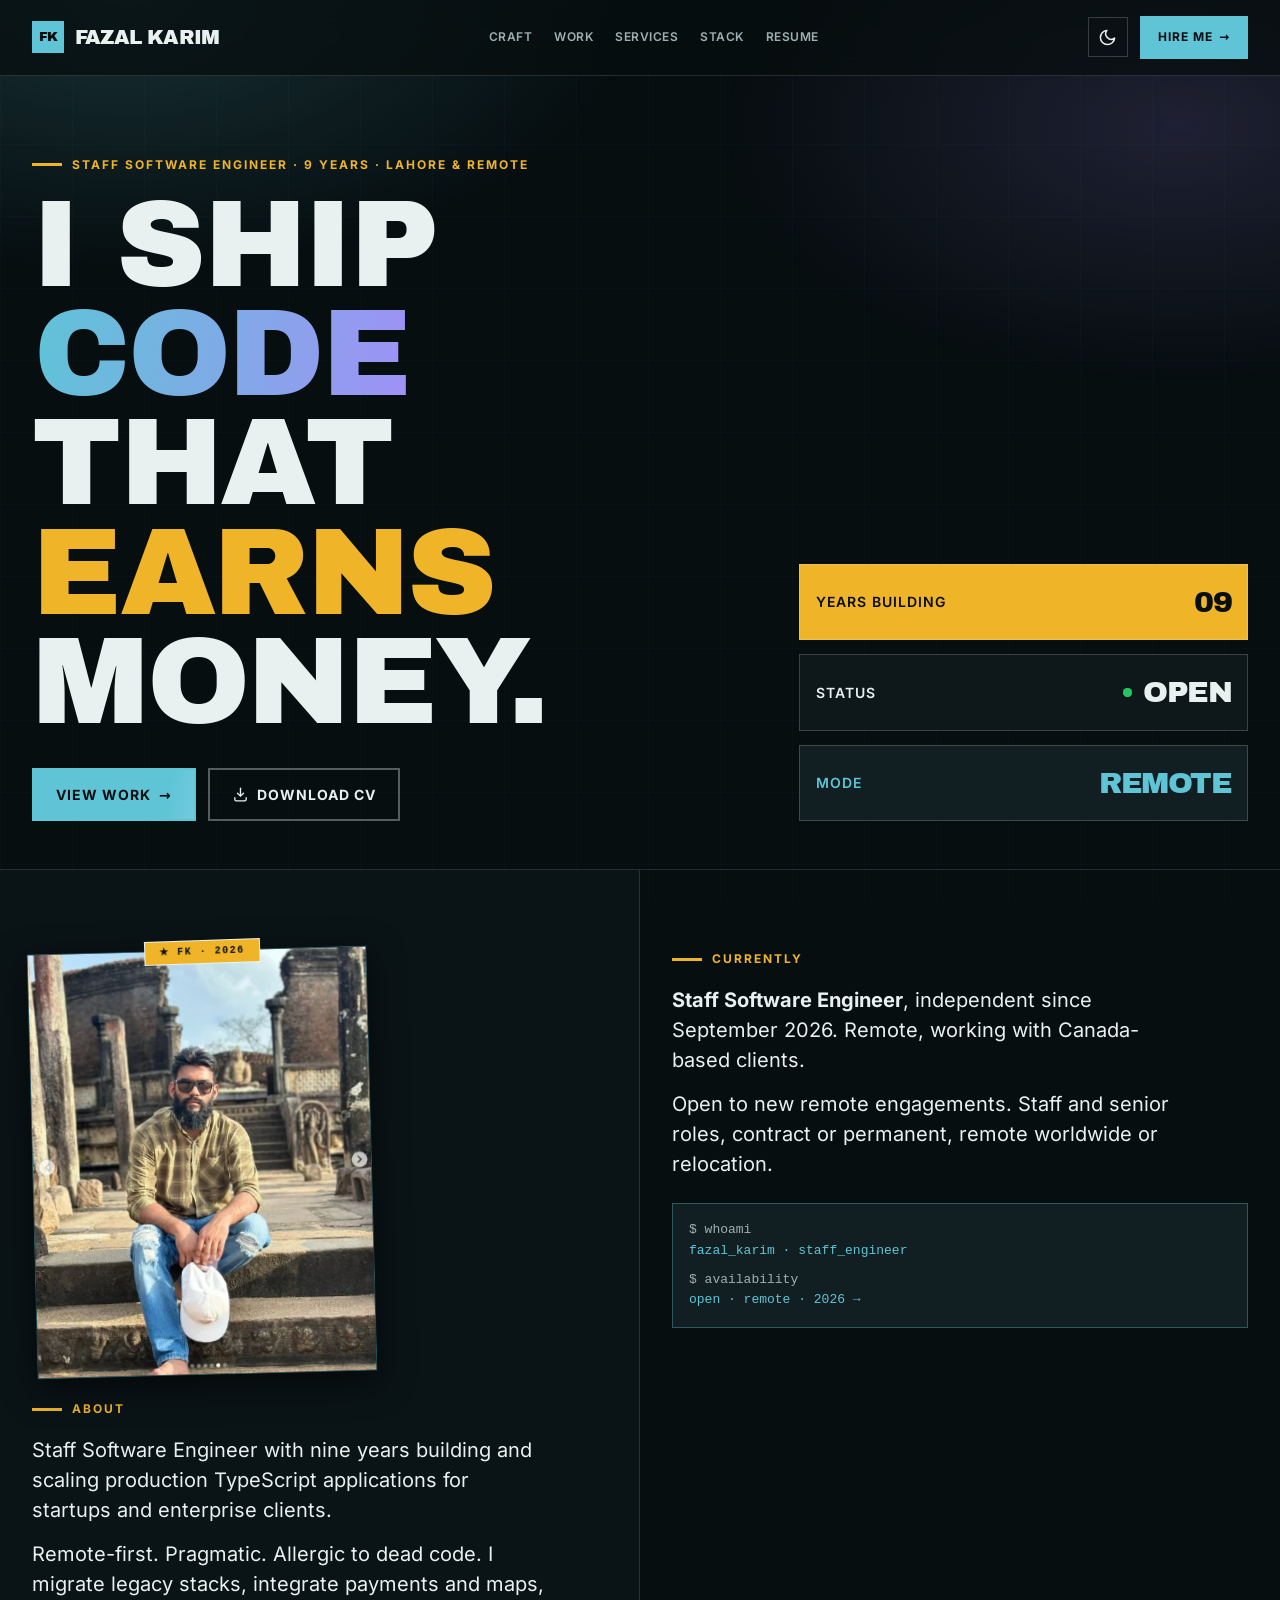
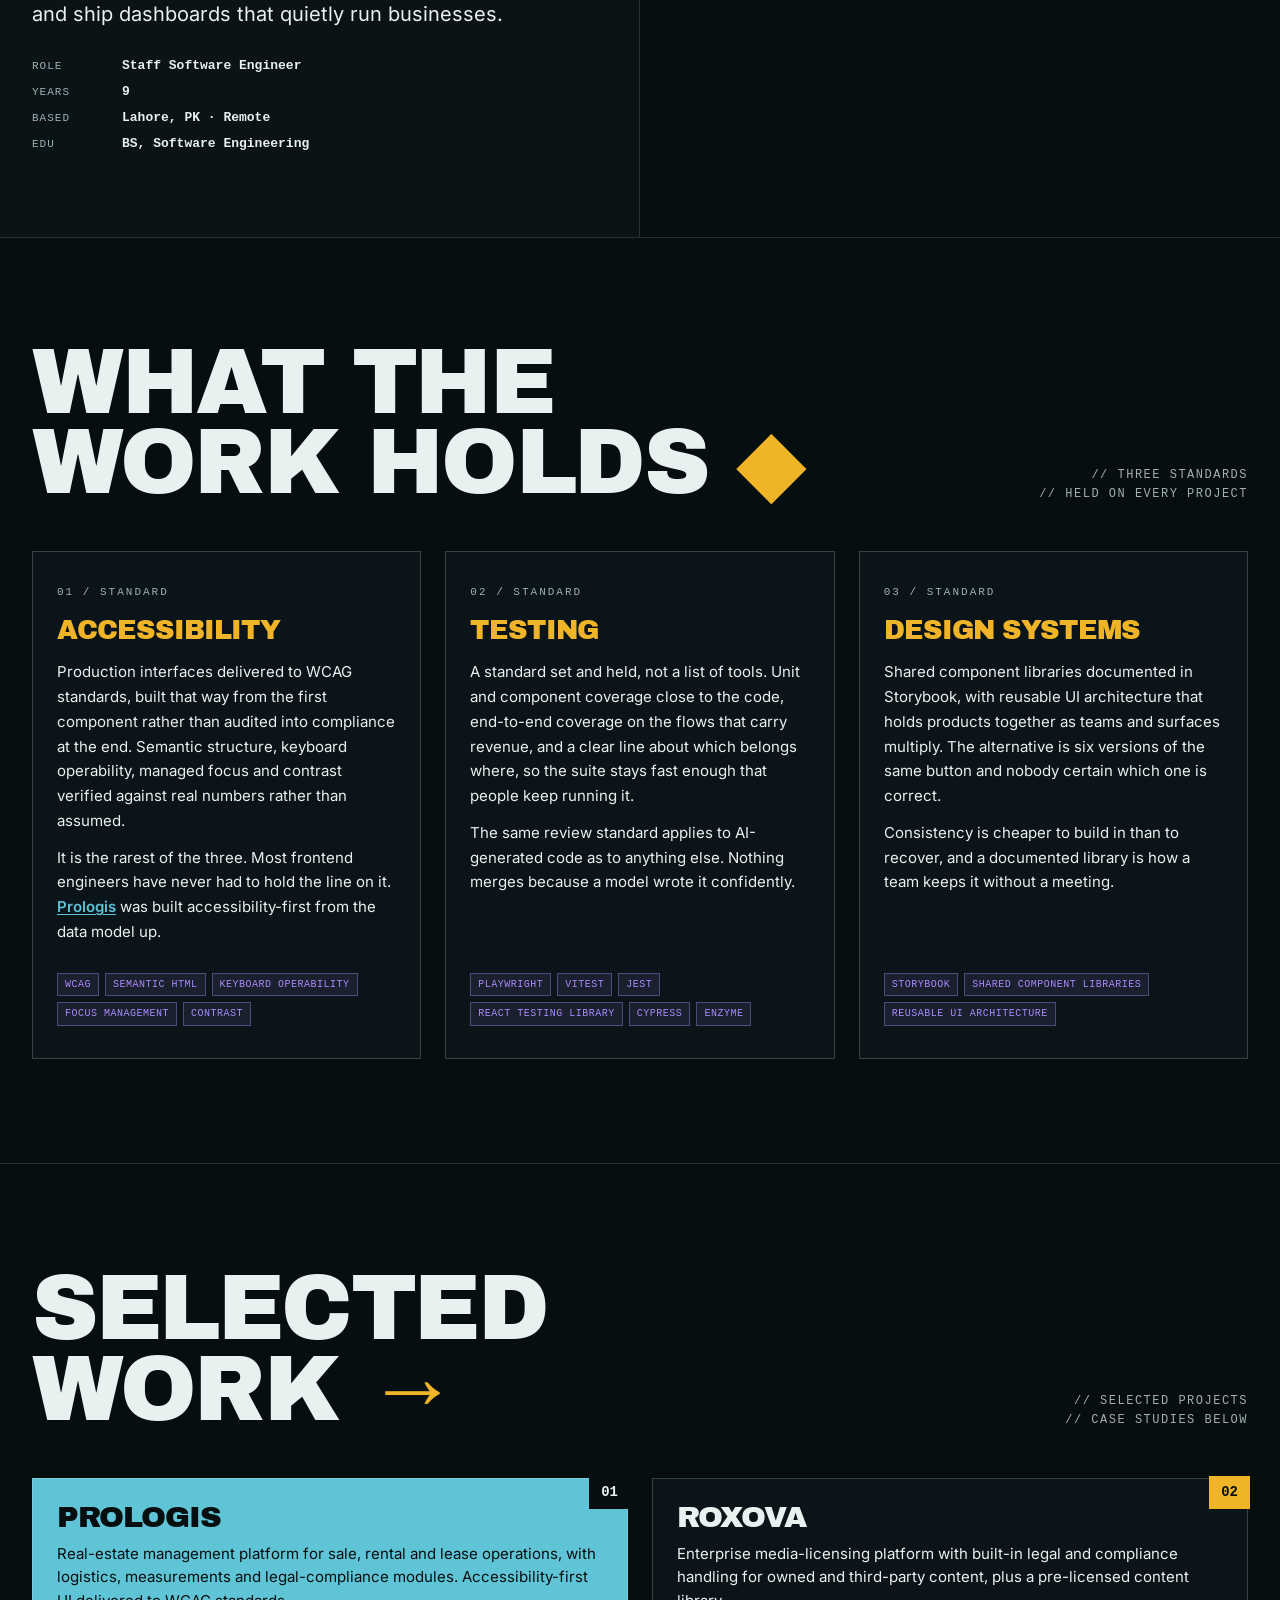
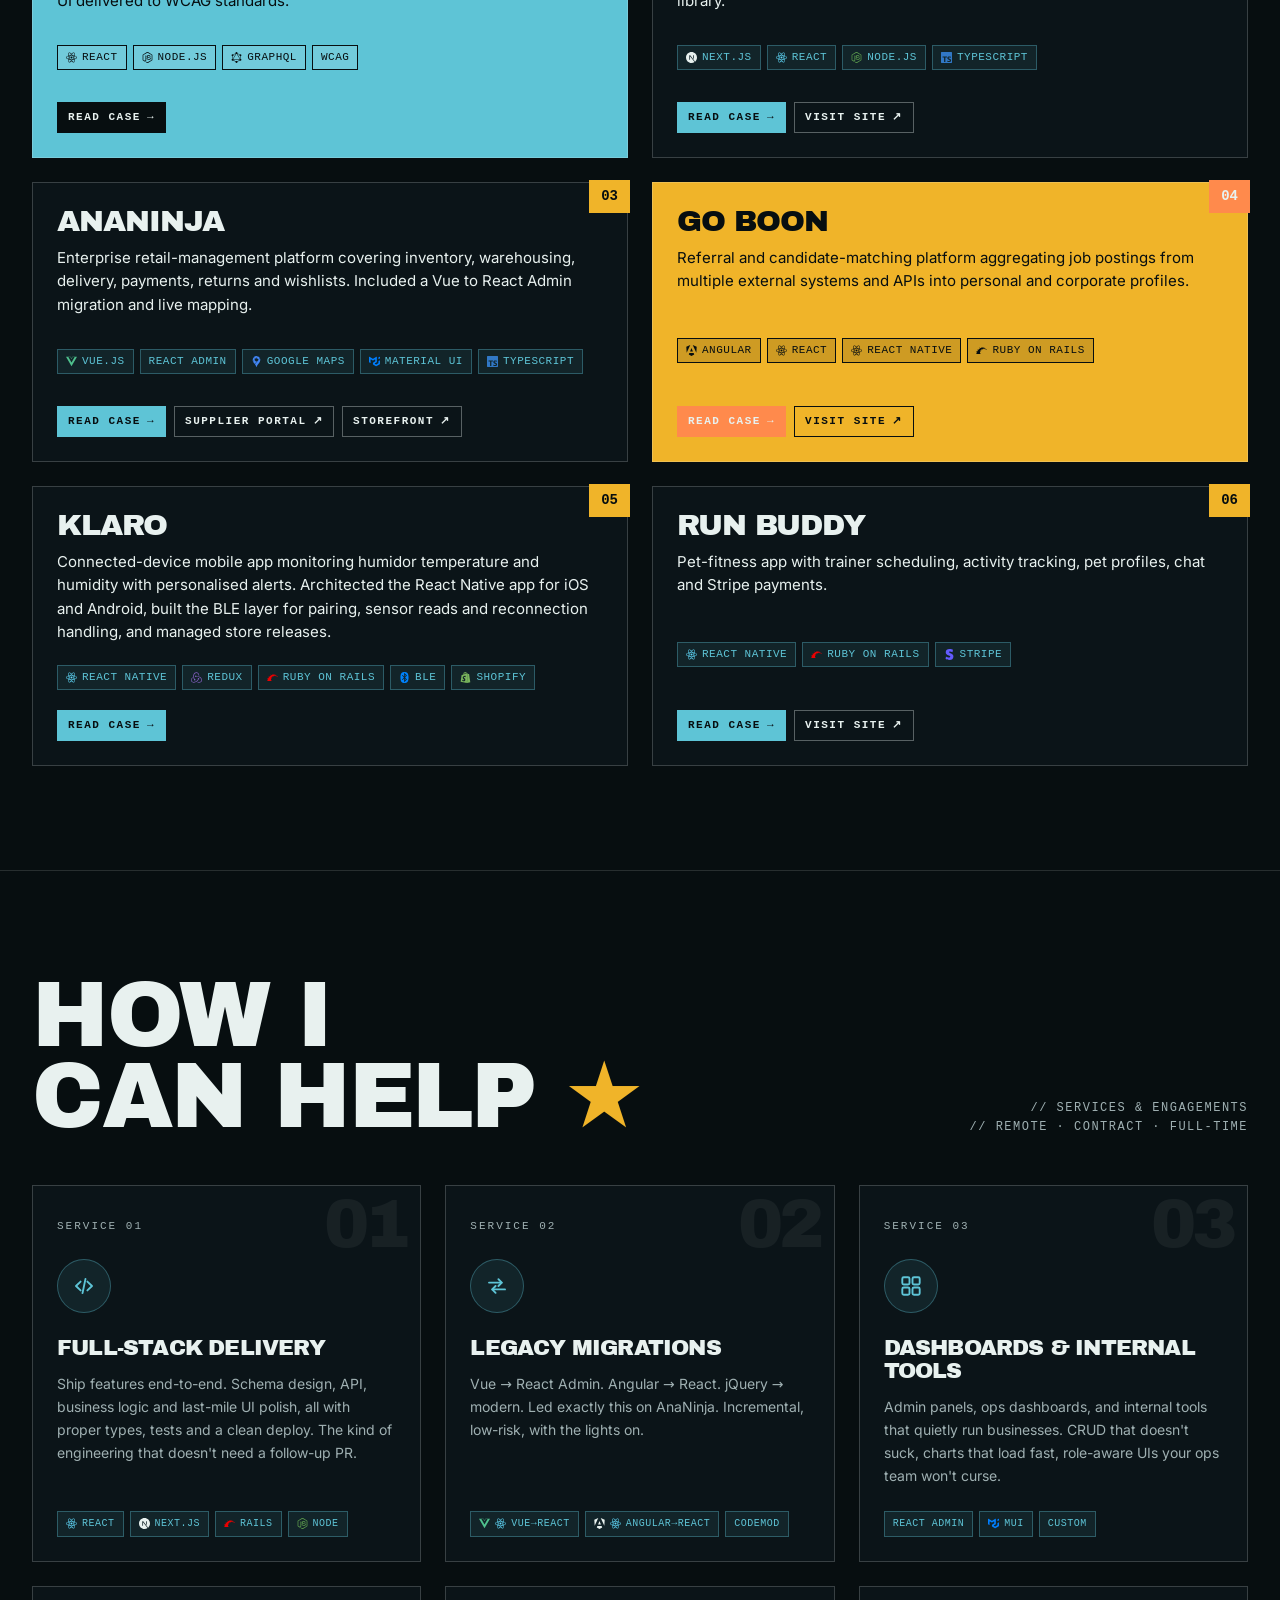
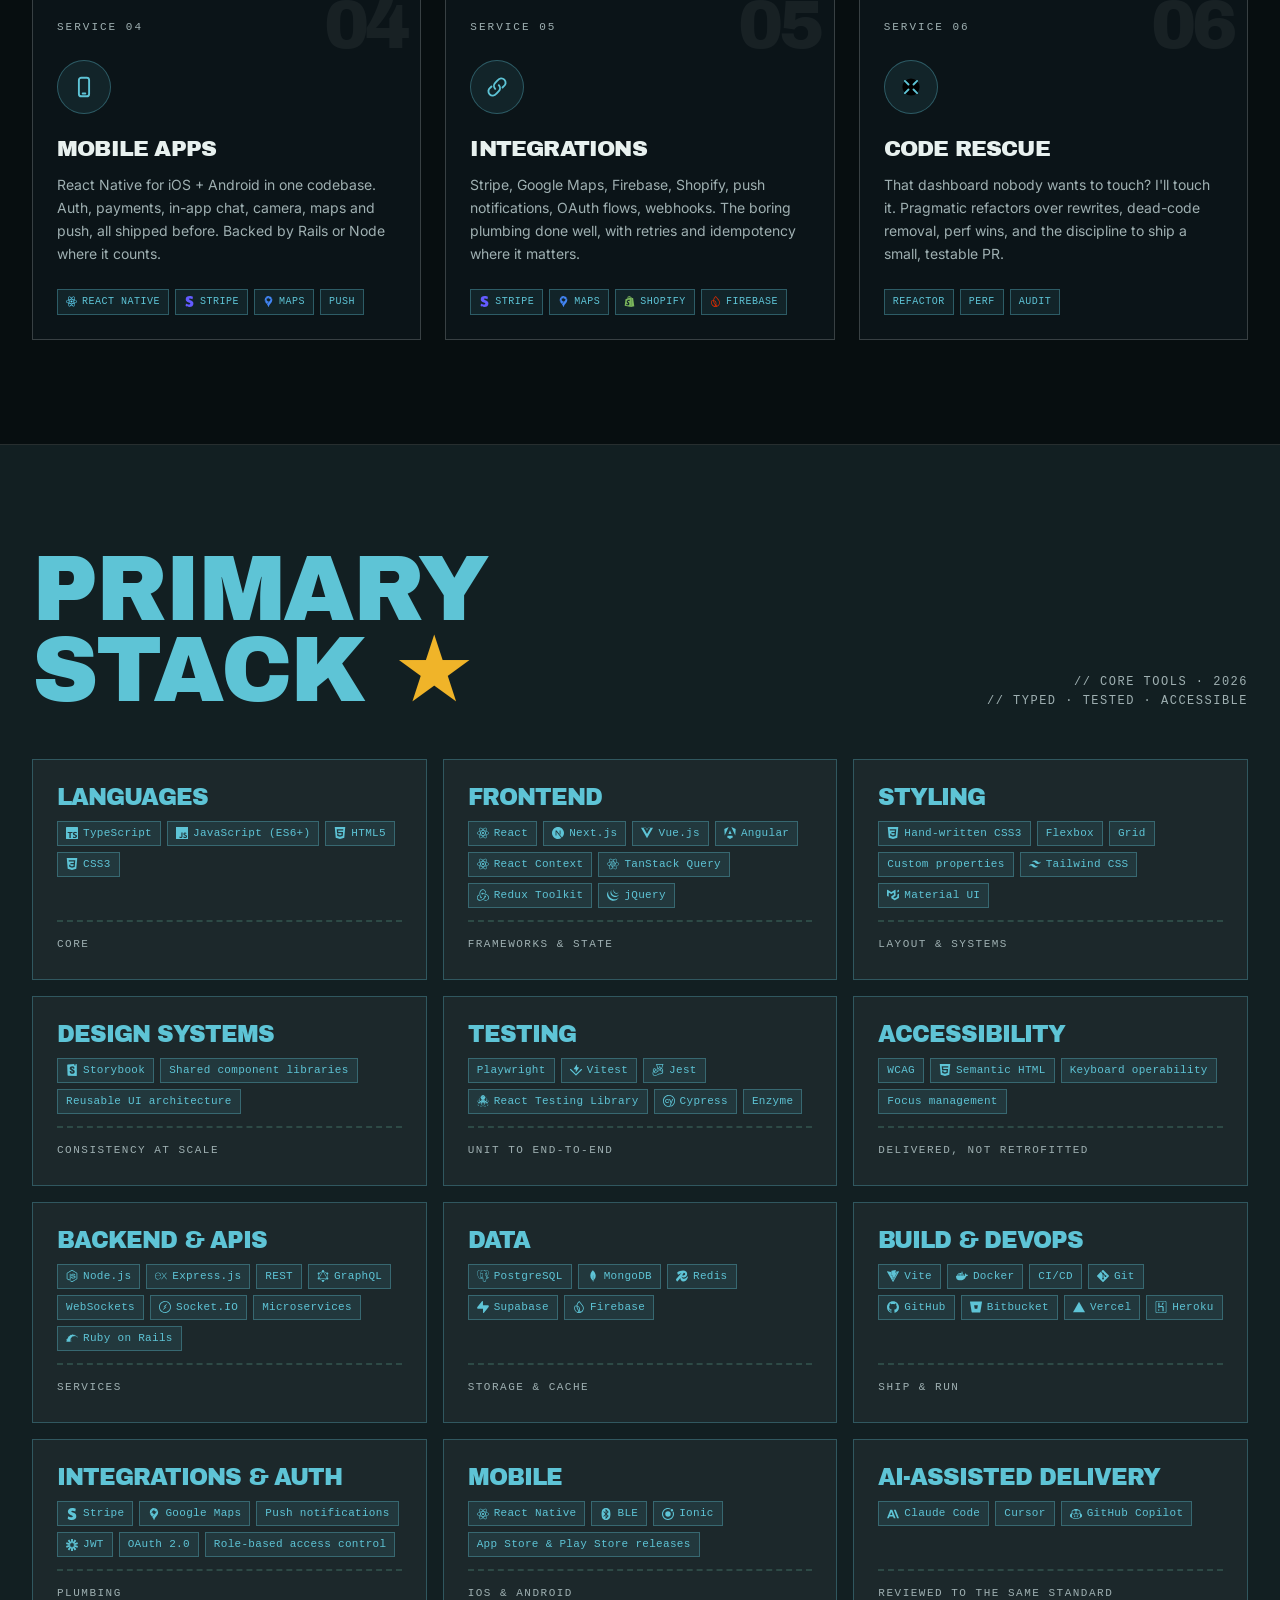
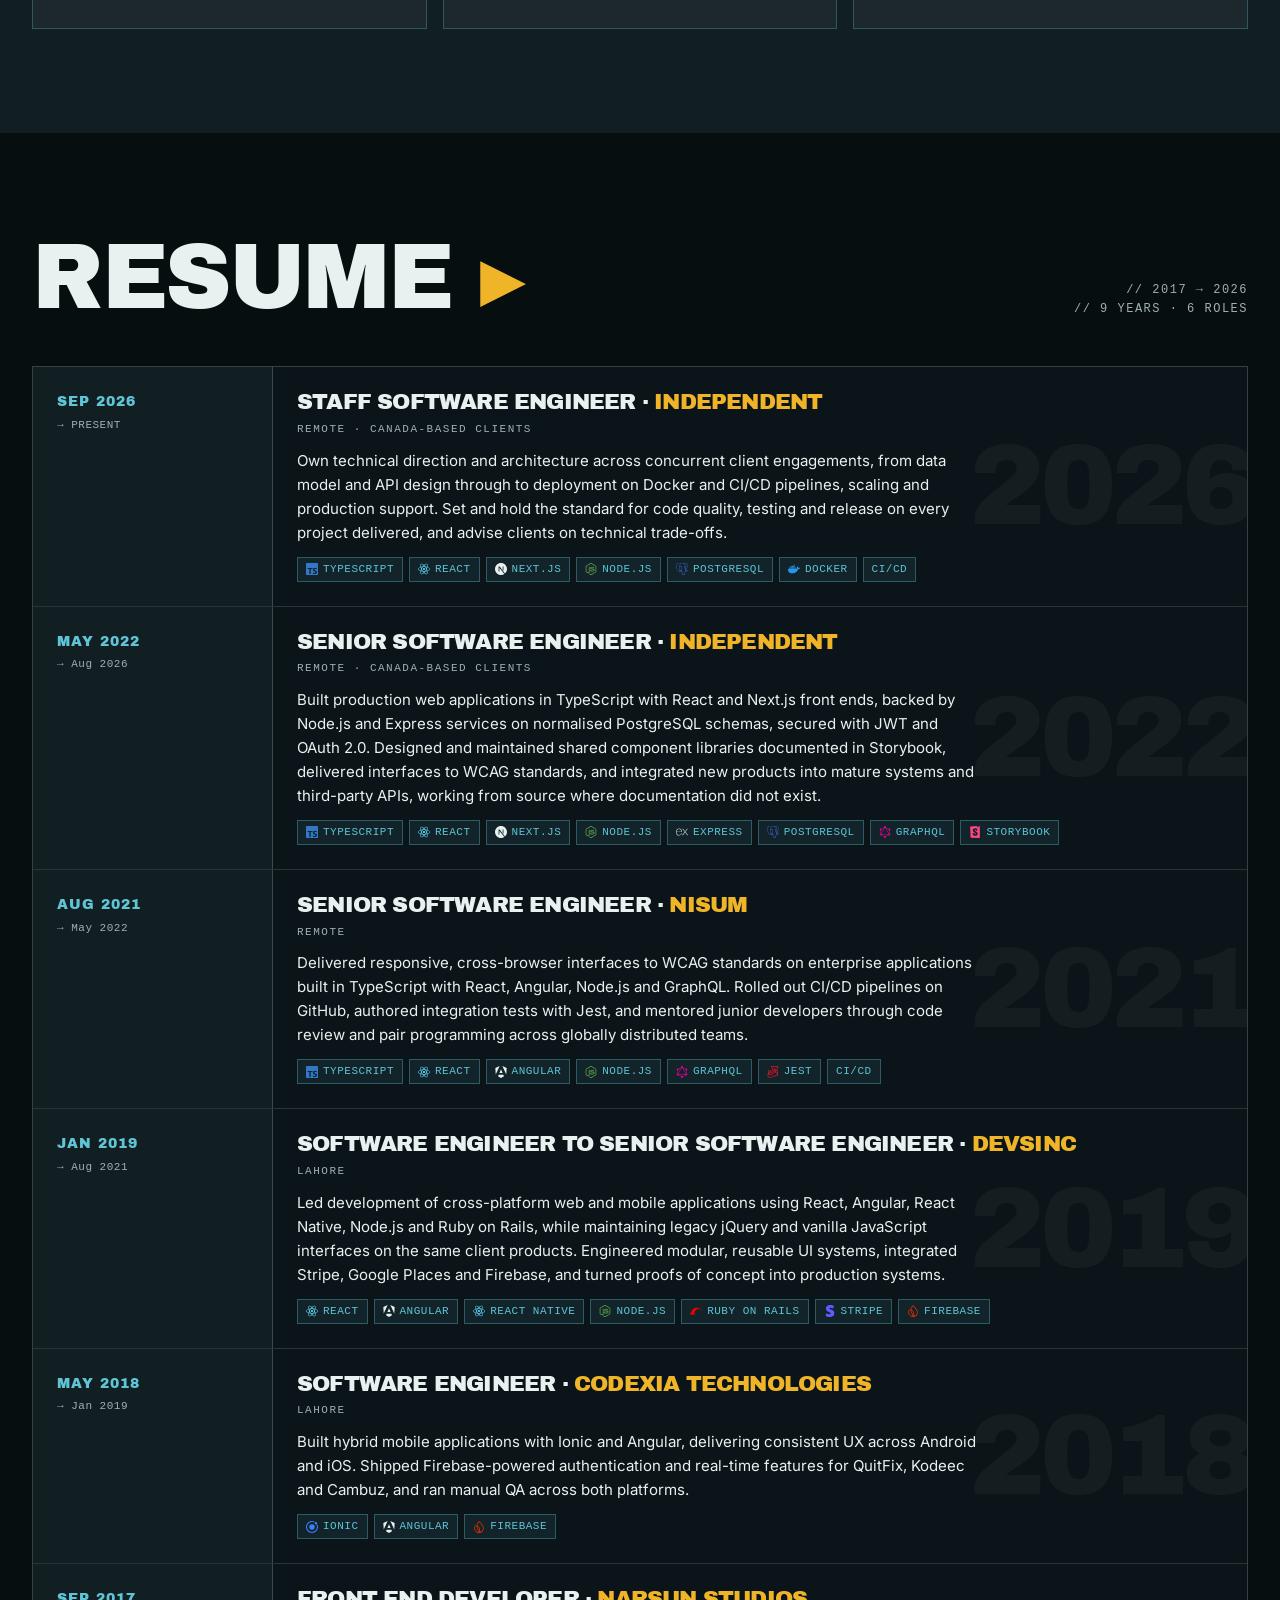
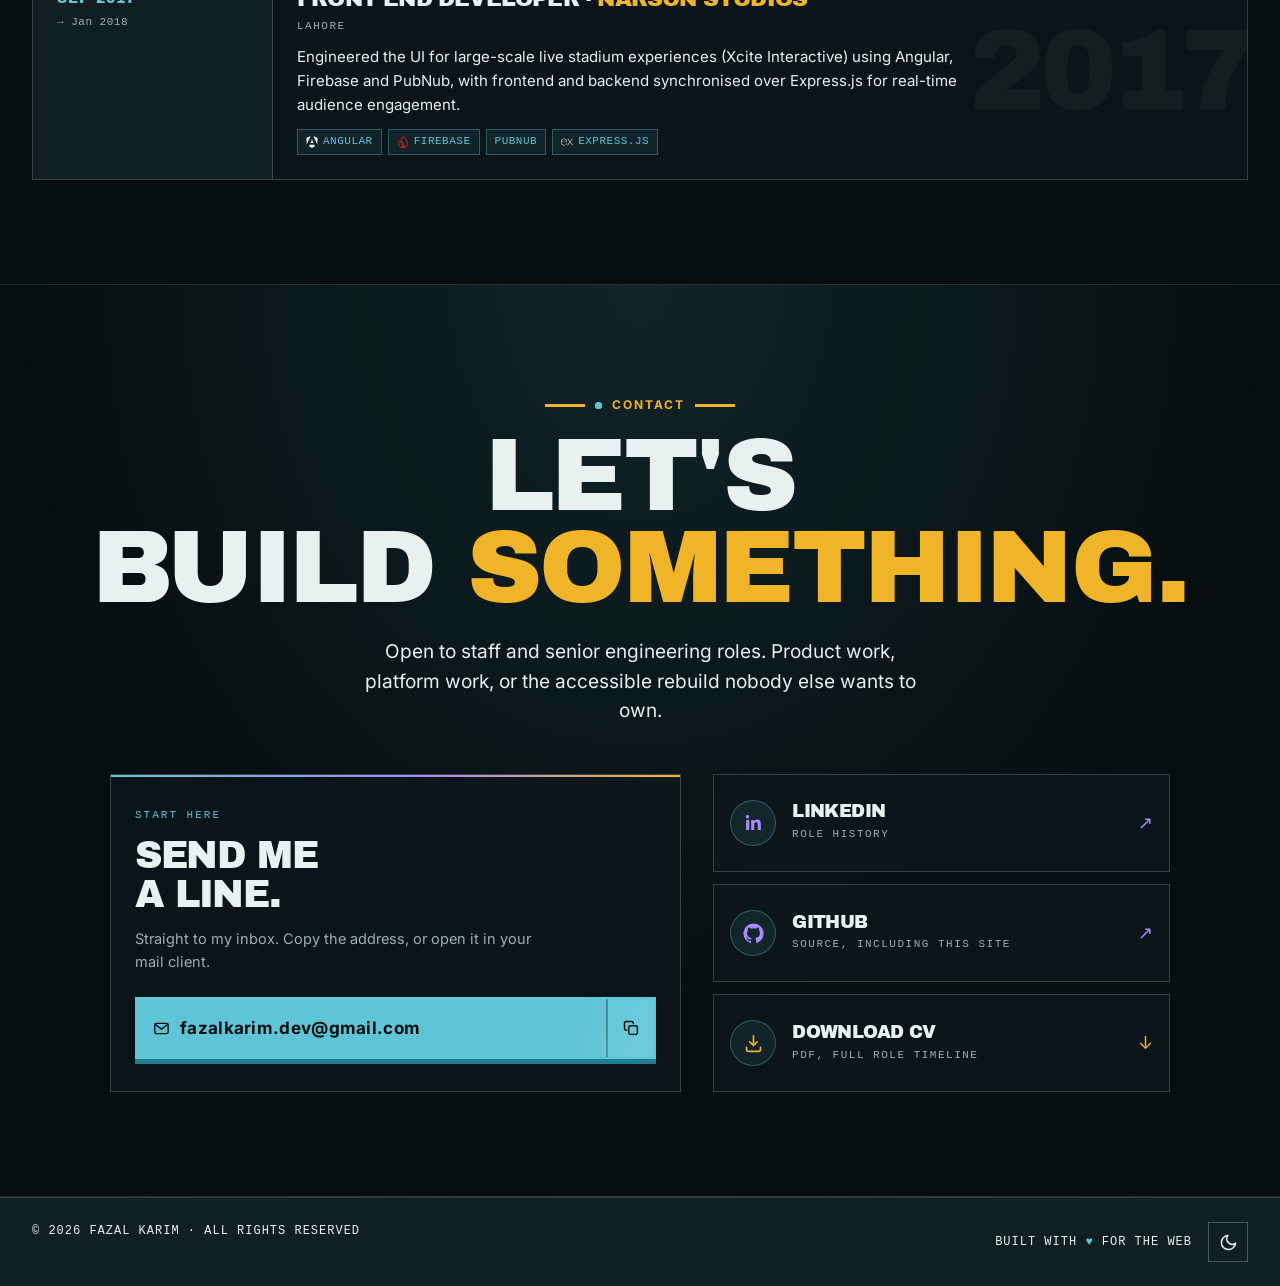
==== commit ea594601: "Selected Work: drop the date line from the project cards Removes the four .when lines and the three " ====
--- a/index.html
+++ b/index.html
@@ -194,7 +194,6 @@
       <a class="card-link" href="case-studies/roxova.html"><span>Read the Roxova case study</span></a>
       <div class="num">02</div>
       <div>
-        <div class="when">2025 &mdash; Now &middot; Live</div>
         <h3>Roxova</h3>
         <p>Enterprise media-licensing platform with built-in legal and compliance handling for owned and third-party content, plus a pre-licensed content library.</p>
       </div>
@@ -208,7 +207,6 @@
       <a class="card-link" href="case-studies/ananinja.html"><span>Read the AnaNinja case study</span></a>
       <div class="num">03</div>
       <div>
-        <div class="when">2024 &mdash; 2025</div>
         <h3>AnaNinja</h3>
         <p>Enterprise retail-management platform covering inventory, warehousing, delivery, payments, returns and wishlists. Included a Vue to React Admin migration and live mapping.</p>
       </div>
@@ -223,7 +221,6 @@
       <a class="card-link" href="case-studies/go-boon.html"><span>Read the Go Boon case study</span></a>
       <div class="num">04</div>
       <div>
-        <div class="when">2019 &mdash; 2020</div>
         <h3>Go Boon</h3>
         <p>Referral and candidate-matching platform aggregating job postings from multiple external systems and APIs into personal and corporate profiles.</p>
       </div>
@@ -249,7 +246,6 @@
       <a class="card-link" href="case-studies/run-buddy.html"><span>Read the Run Buddy case study</span></a>
       <div class="num">06</div>
       <div>
-        <div class="when">2020 &mdash; 2021</div>
         <h3>Run Buddy</h3>
         <p>Pet-fitness app with trainer scheduling, activity tracking, pet profiles, chat and Stripe payments.</p>
       </div>
--- a/assets/css/home.css
+++ b/assets/css/home.css
@@ -60,7 +60,6 @@
 .card{background:var(--surface);border:1px solid var(--border);padding:var(--s5);position:relative;transition:transform .15s,box-shadow .15s;display:flex;flex-direction:column;justify-content:space-between;min-height:280px;color:inherit}
 .card:hover{transform:translate(-3px,-3px);box-shadow:var(--shadow-lg),0 0 0 1px var(--warm),0 0 24px var(--glow-warm)}
 .card .num{position:absolute;top:-3px;right:-3px;background:var(--warm);color:var(--bone);font-family:var(--font-mono);font-weight:700;padding:6px var(--s3);font-size:14px}
-.card .when{font-family:var(--font-mono);font-size:11px;color:var(--slate);text-transform:uppercase;letter-spacing:1.5px;margin-top:var(--s4);margin-bottom:6px;font-weight:500}
 .card h3{font-family:var(--font-display);font-weight:400;font-size:30px;margin-bottom:10px;letter-spacing:-1px;line-height:.98;text-transform:uppercase}
 .card p{font-size:15px;line-height:1.55;margin-bottom:var(--s4);flex:1}
 .card .stk{display:flex;flex-wrap:wrap;gap:6px}
@@ -78,7 +77,6 @@
 .card .live:hover{background:var(--teal);color:var(--bone);transform:translate(-2px,-2px);box-shadow:var(--shadow-sm),0 0 18px var(--glow-teal)}
 /* lead card */
 .card.colored-1{background:var(--teal);color:var(--bone)}
-.card.colored-1 .when{color:var(--bone)}
 .card.colored-1 .stk span{background:rgba(255,255,255,.12);border-color:var(--bone);color:var(--bone)}
 /* The lead and alternate cards are a solid teal and a solid amber, and
    invert everything on them to bone. A brand colour on those fills has
@@ -91,7 +89,6 @@
 .card.colored-1 .live:hover{background:var(--bone);color:var(--teal-dp);box-shadow:var(--shadow-sm)}
 /* alternate card */
 .card.colored-r{background:var(--warm);color:var(--bone)}
-.card.colored-r .when{color:rgba(255,255,255,.85)}
 .card.colored-r h3{color:var(--bone)}
 .card.colored-r .stk span{background:rgba(0,0,0,.14);border-color:var(--bone);color:var(--bone)}
 .card.colored-r .num{background:var(--warm-lt);color:var(--ink)}
